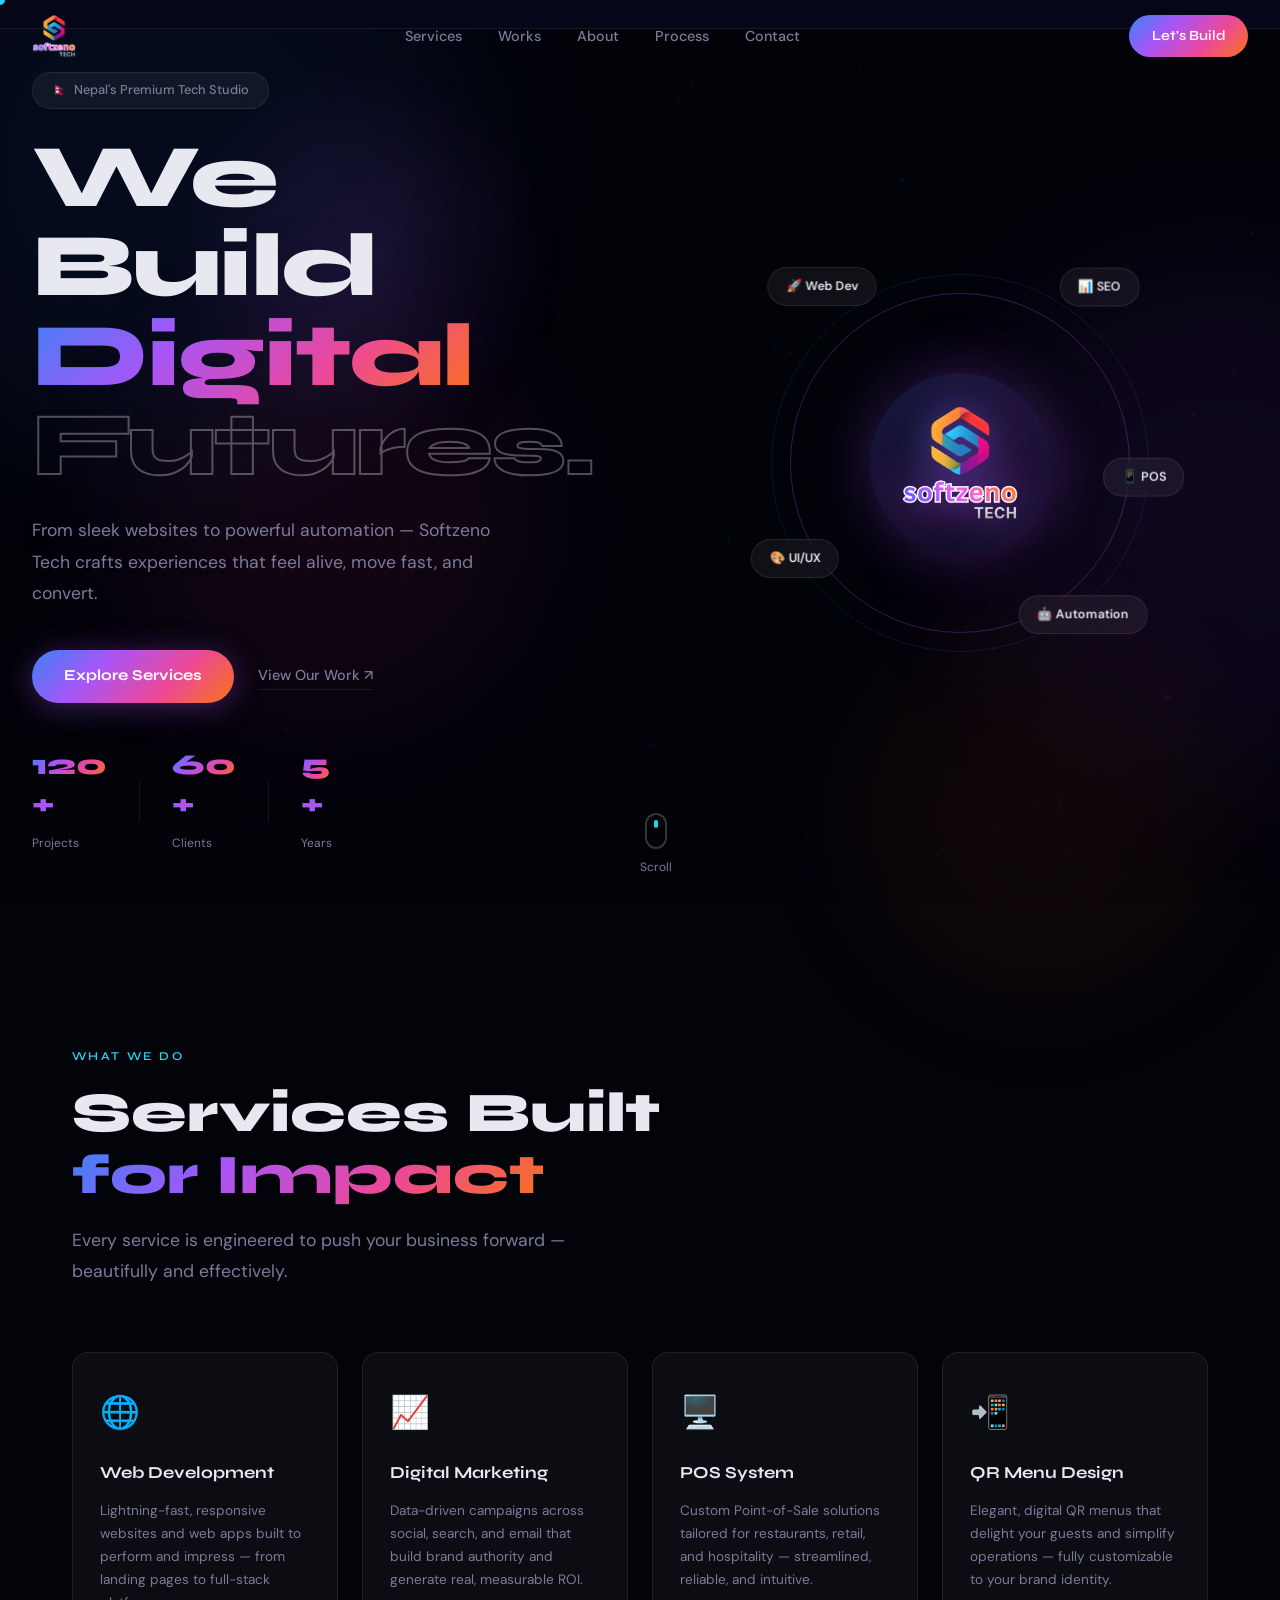
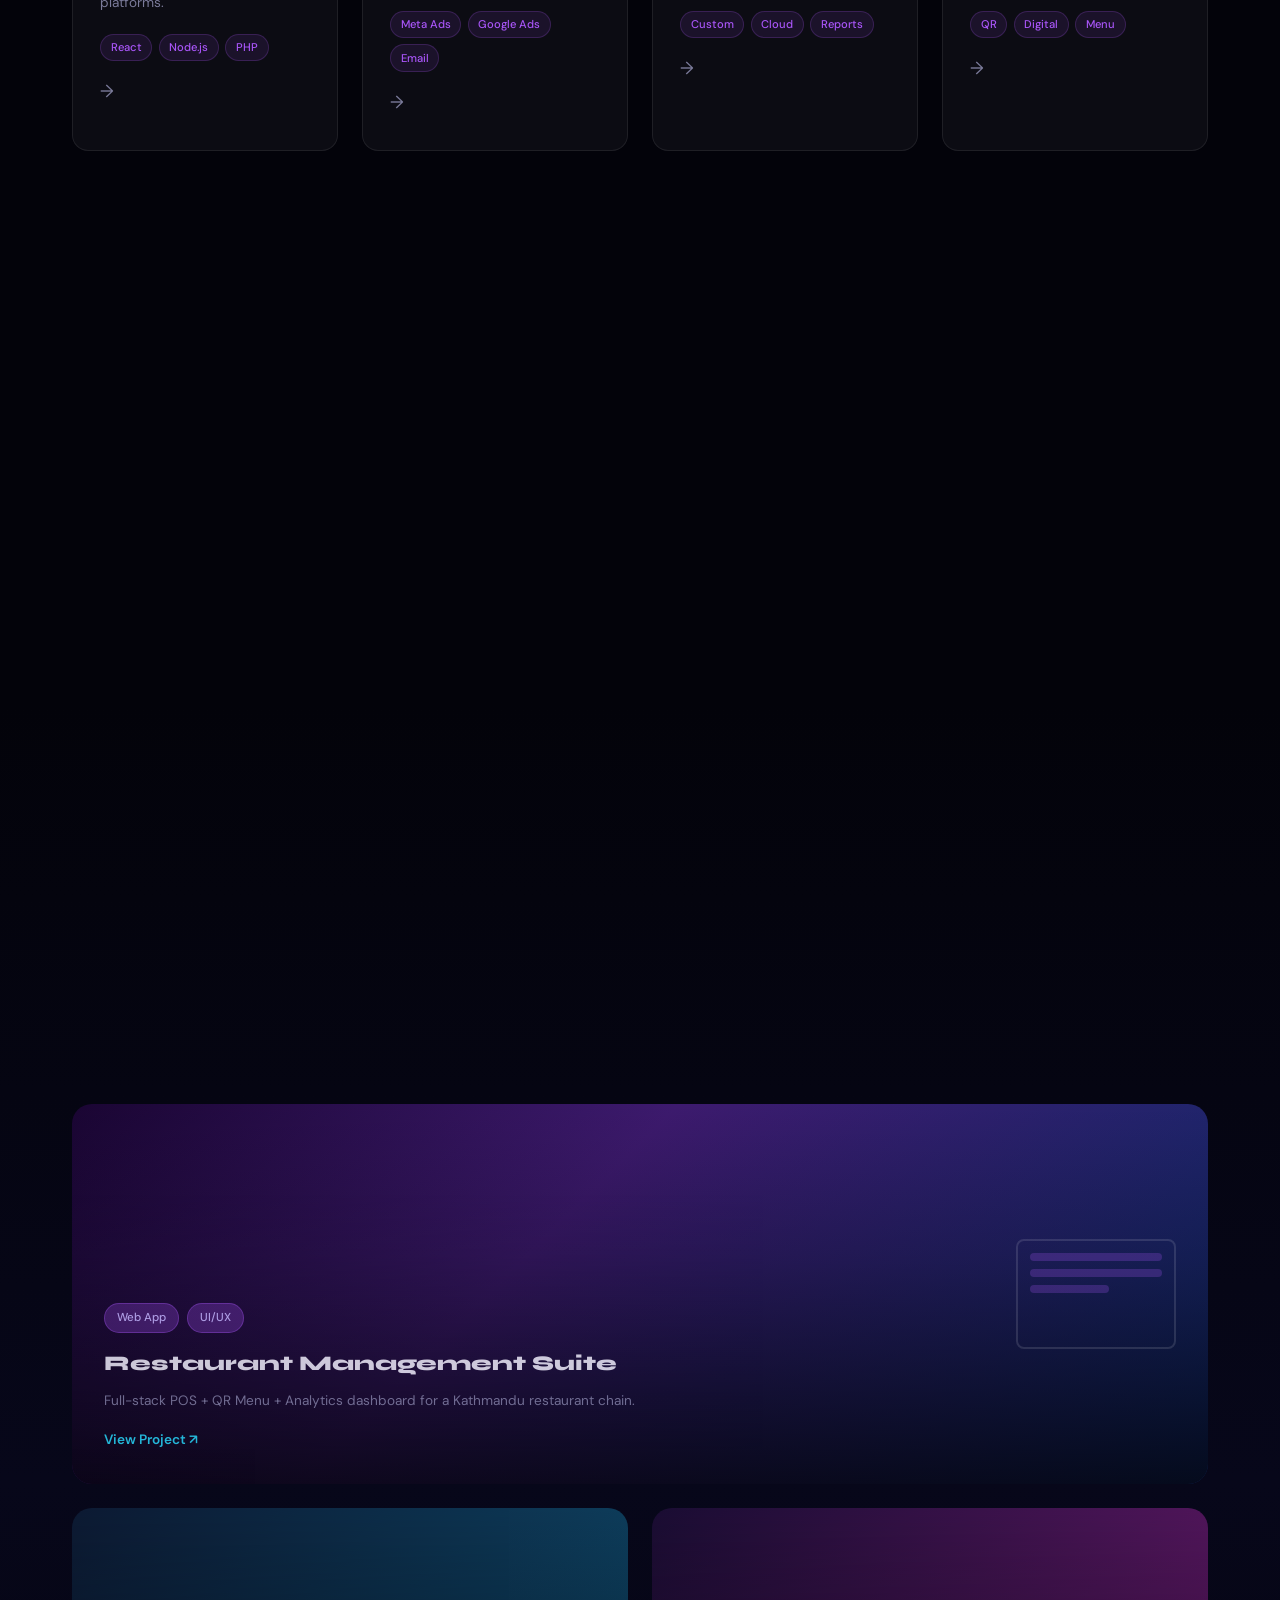
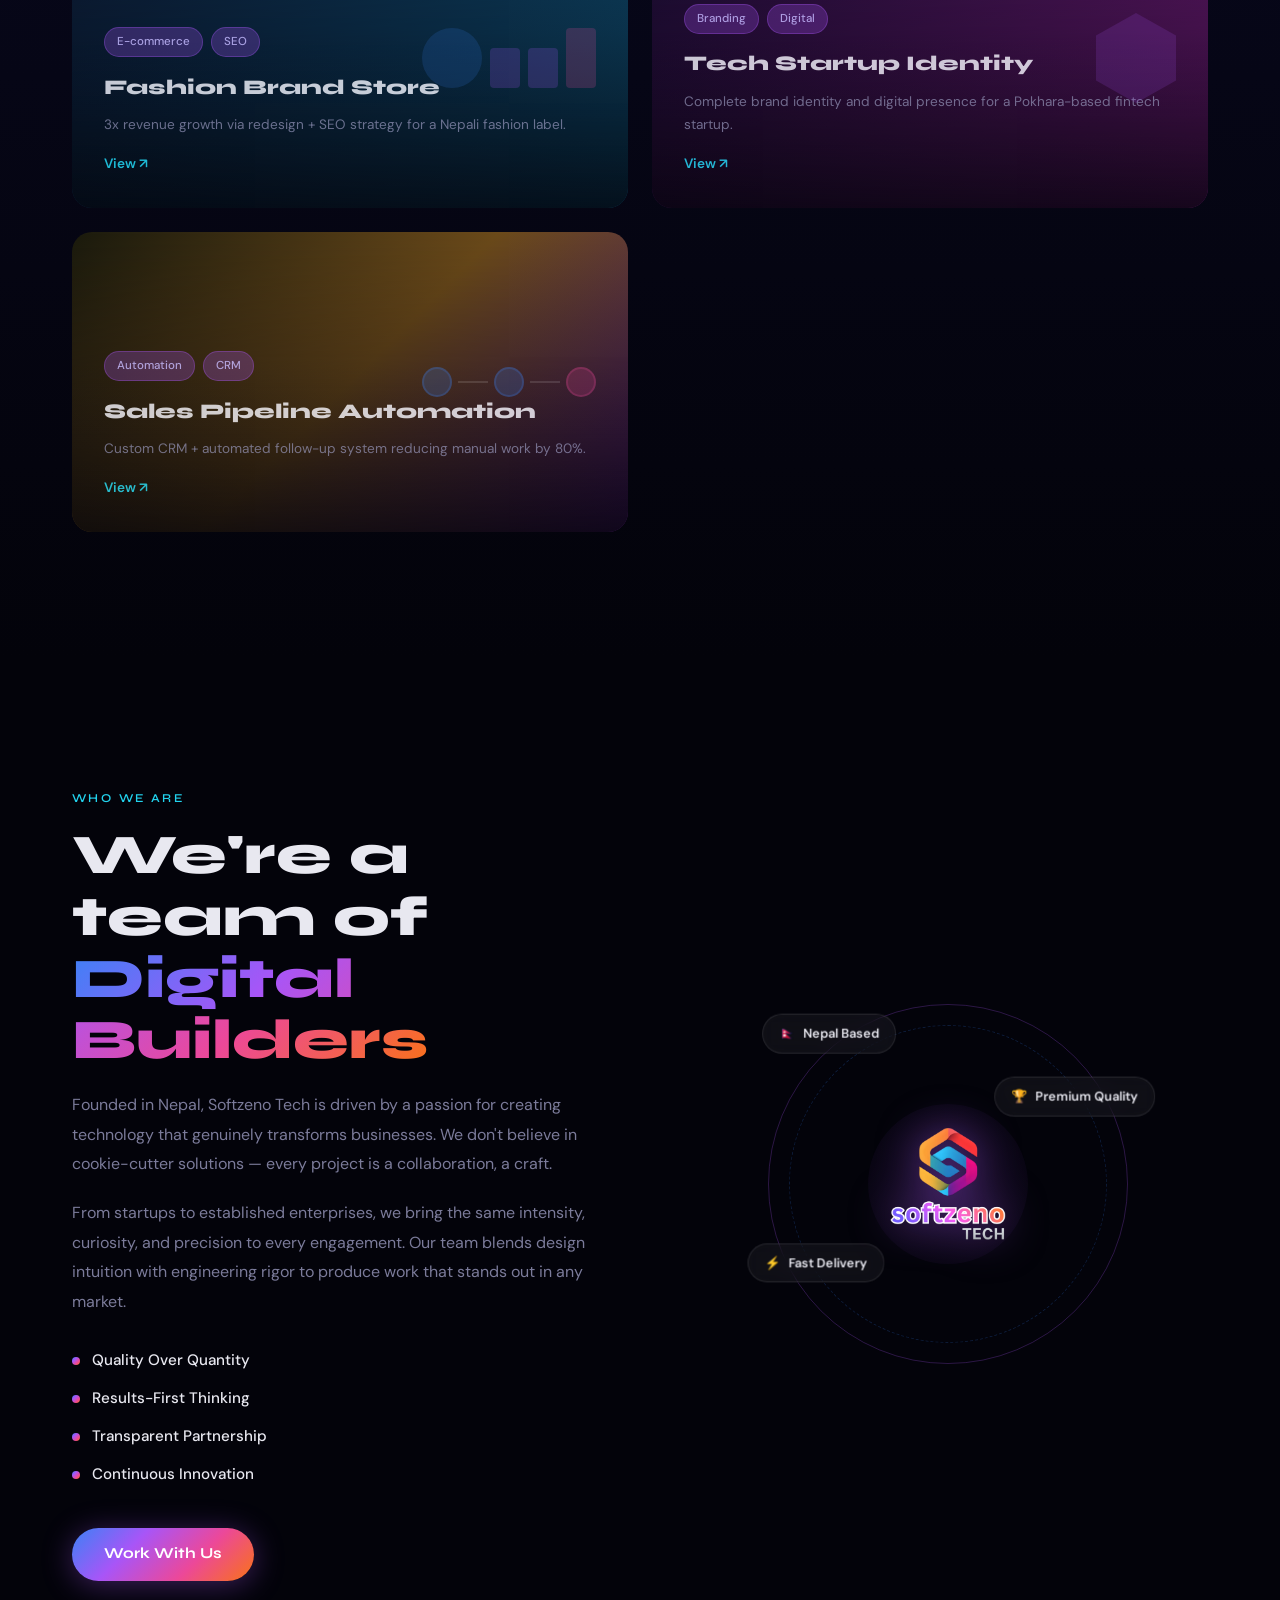
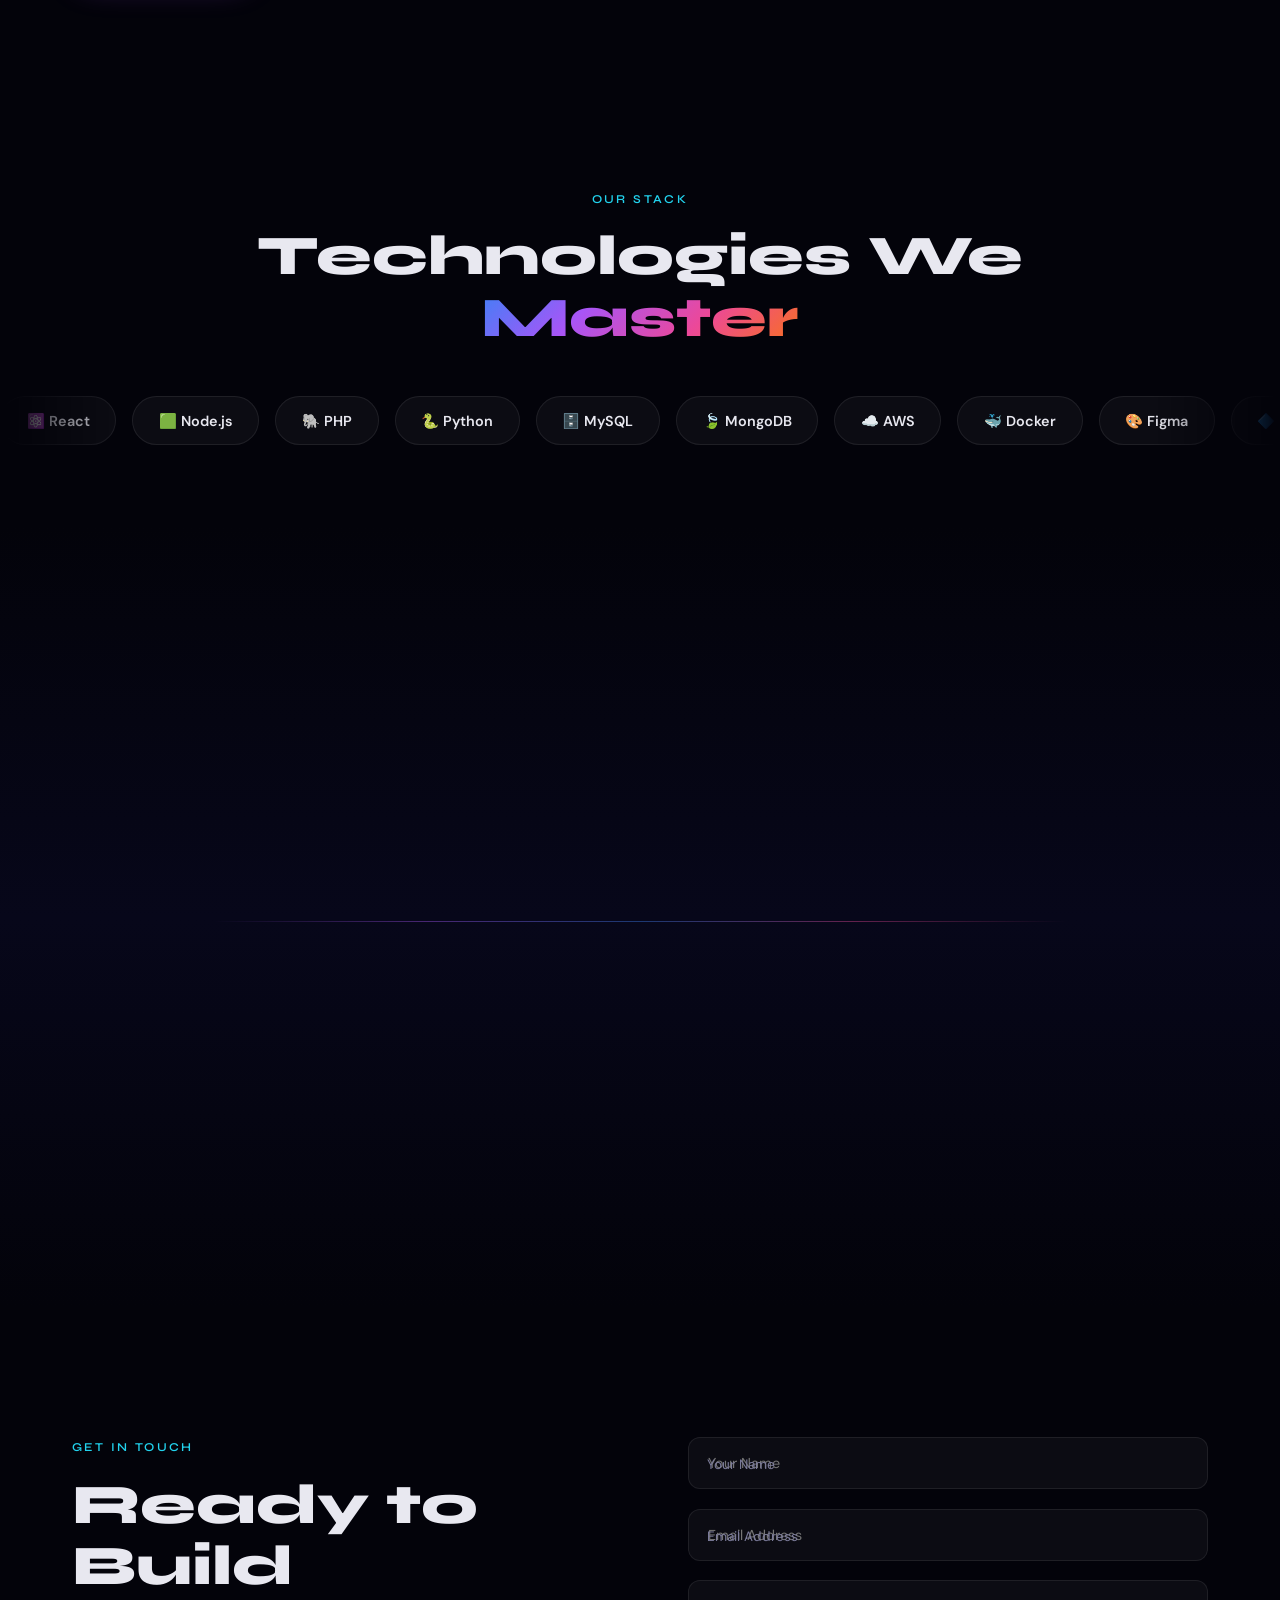
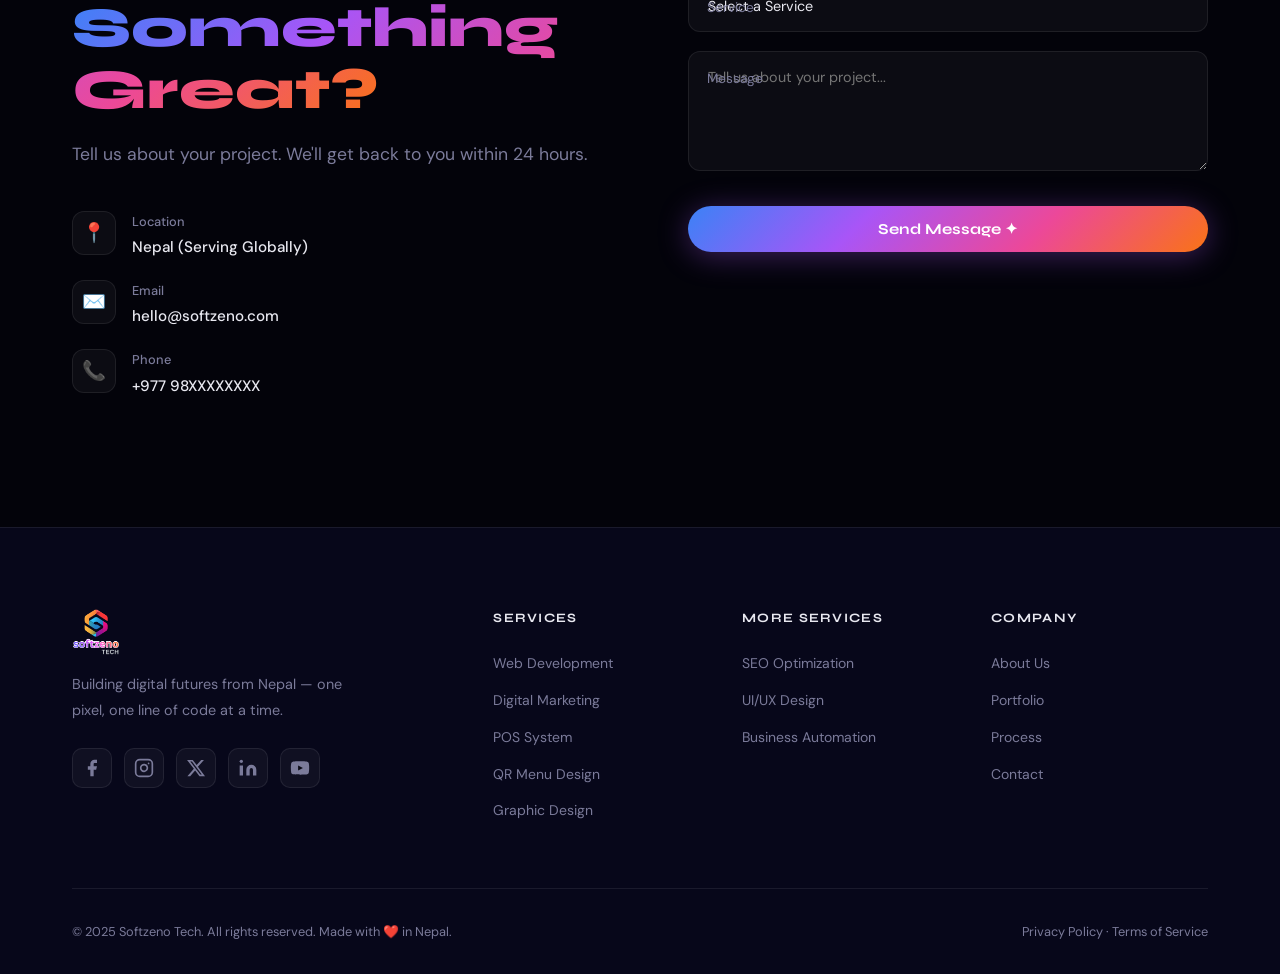
==== index.html @ 80c72292 "Add files via upload" ====
<!DOCTYPE html>
<html lang="en">
<head>
  <meta charset="UTF-8" />
  <meta name="viewport" content="width=device-width, initial-scale=1.0" />
  <title>Softzeno Tech — Digital Innovation from Nepal</title>
  <meta name="description" content="Softzeno Tech is a Nepal-based IT company offering Web Development, Digital Marketing, POS Systems, QR Menu, Graphic Design, SEO, UI/UX, and Business Automation." />
  <link rel="icon" href="assets/images/favicon.png" type="image/png" />
  <link rel="stylesheet" href="styles.css" />
  <link rel="preconnect" href="https://fonts.googleapis.com" />
  <link href="https://fonts.googleapis.com/css2?family=Syne:wght@400;600;700;800&family=DM+Sans:ital,opsz,wght@0,9..40,300;0,9..40,400;0,9..40,500;1,9..40,300&display=swap" rel="stylesheet" />
</head>
<body>
  <!-- Scroll Progress Bar -->
  <div id="scroll-progress"></div>

  <!-- Canvas Background -->
  <canvas id="particle-canvas"></canvas>

  <!-- Mouse Glow -->
  <div id="mouse-glow"></div>

  <!-- Animated Gradient Orbs -->
  <div class="orb orb-1"></div>
  <div class="orb orb-2"></div>
  <div class="orb orb-3"></div>
  <div class="orb orb-4"></div>

  <!-- ===== NAVBAR ===== -->
  <nav id="navbar">
    <div class="nav-inner">
      <a href="#hero" class="nav-logo">
        <img src="assets/images/logo.png" alt="Softzeno Tech" />
      </a>
      <ul class="nav-links" id="nav-links">
        <li><a href="#services" class="nav-link">Services</a></li>
        <li><a href="#works" class="nav-link">Works</a></li>
        <li><a href="#about" class="nav-link">About</a></li>
        <li><a href="#process" class="nav-link">Process</a></li>
        <li><a href="#contact" class="nav-link">Contact</a></li>
      </ul>
      <a href="#contact" class="nav-cta magnetic-btn">
        <span>Let's Build</span>
      </a>
      <button class="hamburger" id="hamburger" aria-label="Menu">
        <span></span><span></span><span></span>
      </button>
    </div>
  </nav>

  <!-- Mobile Menu -->
  <div class="mobile-menu" id="mobile-menu">
    <ul>
      <li><a href="#services" class="mob-link">Services</a></li>
      <li><a href="#works" class="mob-link">Works</a></li>
      <li><a href="#about" class="mob-link">About</a></li>
      <li><a href="#process" class="mob-link">Process</a></li>
      <li><a href="#contact" class="mob-link">Contact</a></li>
    </ul>
  </div>

  <!-- ===== HERO ===== -->
  <section id="hero">
    <div class="hero-inner">
      <div class="hero-text" id="hero-text">
        <div class="hero-badge reveal-up">🇳🇵 &nbsp;Nepal's Premium Tech Studio</div>
        <h1 class="hero-title reveal-up">
          We Build<br />
          <span class="gradient-text">Digital</span><br />
          <span class="outline-text">Futures.</span>
        </h1>
        <p class="hero-sub reveal-up">
          From sleek websites to powerful automation — Softzeno Tech crafts experiences that feel alive, move fast, and convert.
        </p>
        <div class="hero-actions reveal-up">
          <a href="#services" class="btn-primary magnetic-btn"><span>Explore Services</span></a>
          <a href="#works" class="btn-ghost">View Our Work ↗</a>
        </div>
        <div class="hero-stats reveal-up">
          <div class="stat"><span class="stat-num" data-target="120">0</span><span>+</span><small>Projects</small></div>
          <div class="stat-divider"></div>
          <div class="stat"><span class="stat-num" data-target="60">0</span><span>+</span><small>Clients</small></div>
          <div class="stat-divider"></div>
          <div class="stat"><span class="stat-num" data-target="5">0</span><span>+</span><small>Years</small></div>
        </div>
      </div>
      <div class="hero-visual" id="hero-visual">
        <div class="hero-card-wrap">
          <div class="hero-glow-ring"></div>
          <div class="hero-logo-orb">
            <img src="assets/images/logo.png" alt="Softzeno Tech" class="hero-logo-img" />
          </div>
          <div class="floating-chip chip-1">🚀 Web Dev</div>
          <div class="floating-chip chip-2">📊 SEO</div>
          <div class="floating-chip chip-3">🎨 UI/UX</div>
          <div class="floating-chip chip-4">🤖 Automation</div>
          <div class="floating-chip chip-5">📱 POS</div>
        </div>
      </div>
    </div>
    <div class="hero-scroll-hint">
      <div class="scroll-mouse"><div class="scroll-dot"></div></div>
      <span>Scroll</span>
    </div>
  </section>

  <!-- ===== SERVICES ===== -->
  <section id="services" class="section">
    <div class="container">
      <div class="section-label reveal-up">What We Do</div>
      <h2 class="section-title reveal-up">Services Built<br /><span class="gradient-text">for Impact</span></h2>
      <p class="section-sub reveal-up">Every service is engineered to push your business forward — beautifully and effectively.</p>
      <div class="services-grid">

        <div class="service-card reveal-card" data-index="0">
          <div class="card-glow"></div>
          <div class="service-icon">🌐</div>
          <h3>Web Development</h3>
          <p>Lightning-fast, responsive websites and web apps built to perform and impress — from landing pages to full-stack platforms.</p>
          <div class="card-tags"><span>React</span><span>Node.js</span><span>PHP</span></div>
          <div class="card-arrow">→</div>
        </div>

        <div class="service-card reveal-card" data-index="1">
          <div class="card-glow"></div>
          <div class="service-icon">📈</div>
          <h3>Digital Marketing</h3>
          <p>Data-driven campaigns across social, search, and email that build brand authority and generate real, measurable ROI.</p>
          <div class="card-tags"><span>Meta Ads</span><span>Google Ads</span><span>Email</span></div>
          <div class="card-arrow">→</div>
        </div>

        <div class="service-card reveal-card" data-index="2">
          <div class="card-glow"></div>
          <div class="service-icon">🖥️</div>
          <h3>POS System</h3>
          <p>Custom Point-of-Sale solutions tailored for restaurants, retail, and hospitality — streamlined, reliable, and intuitive.</p>
          <div class="card-tags"><span>Custom</span><span>Cloud</span><span>Reports</span></div>
          <div class="card-arrow">→</div>
        </div>

        <div class="service-card reveal-card" data-index="3">
          <div class="card-glow"></div>
          <div class="service-icon">📲</div>
          <h3>QR Menu Design</h3>
          <p>Elegant, digital QR menus that delight your guests and simplify operations — fully customizable to your brand identity.</p>
          <div class="card-tags"><span>QR</span><span>Digital</span><span>Menu</span></div>
          <div class="card-arrow">→</div>
        </div>

        <div class="service-card reveal-card" data-index="4">
          <div class="card-glow"></div>
          <div class="service-icon">🎨</div>
          <h3>Graphic Designing</h3>
          <p>Visuals that communicate, compel, and convert — from brand identities to social media assets and print-ready designs.</p>
          <div class="card-tags"><span>Branding</span><span>Social</span><span>Print</span></div>
          <div class="card-arrow">→</div>
        </div>

        <div class="service-card reveal-card" data-index="5">
          <div class="card-glow"></div>
          <div class="service-icon">🔍</div>
          <h3>SEO Optimization</h3>
          <p>Climb the rankings and stay there — through technical SEO, content strategy, and competitive link-building that works.</p>
          <div class="card-tags"><span>On-Page</span><span>Technical</span><span>Links</span></div>
          <div class="card-arrow">→</div>
        </div>

        <div class="service-card reveal-card" data-index="6">
          <div class="card-glow"></div>
          <div class="service-icon">✦</div>
          <h3>UI/UX Design</h3>
          <p>Interfaces that feel natural, look stunning, and reduce friction — designed with user psychology and conversion in mind.</p>
          <div class="card-tags"><span>Figma</span><span>Prototyping</span><span>Research</span></div>
          <div class="card-arrow">→</div>
        </div>

        <div class="service-card reveal-card" data-index="7">
          <div class="card-glow"></div>
          <div class="service-icon">⚙️</div>
          <h3>Business Automation</h3>
          <p>Eliminate repetitive work and scale faster with custom workflow automation, CRM integrations, and smart pipelines.</p>
          <div class="card-tags"><span>Zapier</span><span>APIs</span><span>CRM</span></div>
          <div class="card-arrow">→</div>
        </div>

      </div>
    </div>
  </section>

  <!-- ===== WORKS ===== -->
  <section id="works" class="section">
    <div class="container">
      <div class="section-label reveal-up">Portfolio</div>
      <h2 class="section-title reveal-up">Work That<br /><span class="gradient-text">Speaks</span></h2>
      <p class="section-sub reveal-up">A selection of projects where innovation met execution.</p>
      <div class="works-grid">

        <div class="work-card reveal-card work-large">
          <div class="work-img" style="background: linear-gradient(135deg, #1a0533 0%, #3d1a6e 40%, #0d2b6b 100%);">
            <div class="work-overlay">
              <div class="work-tags"><span>Web App</span><span>UI/UX</span></div>
              <h3>Restaurant Management Suite</h3>
              <p>Full-stack POS + QR Menu + Analytics dashboard for a Kathmandu restaurant chain.</p>
              <a href="#contact" class="work-link">View Project ↗</a>
            </div>
            <div class="work-visual wv-1">
              <div class="wv-screen">
                <div class="wv-line"></div><div class="wv-line"></div><div class="wv-line wv-short"></div>
              </div>
            </div>
          </div>
        </div>

        <div class="work-card reveal-card">
          <div class="work-img" style="background: linear-gradient(135deg, #0d1a33 0%, #0d4d6e 100%);">
            <div class="work-overlay">
              <div class="work-tags"><span>E-commerce</span><span>SEO</span></div>
              <h3>Fashion Brand Store</h3>
              <p>3x revenue growth via redesign + SEO strategy for a Nepali fashion label.</p>
              <a href="#contact" class="work-link">View ↗</a>
            </div>
            <div class="work-visual wv-2">
              <div class="wv-circle"></div>
              <div class="wv-bar"></div><div class="wv-bar"></div><div class="wv-bar wv-bar-tall"></div>
            </div>
          </div>
        </div>

        <div class="work-card reveal-card">
          <div class="work-img" style="background: linear-gradient(135deg, #1a0d33 0%, #6b1a6e 100%);">
            <div class="work-overlay">
              <div class="work-tags"><span>Branding</span><span>Digital</span></div>
              <h3>Tech Startup Identity</h3>
              <p>Complete brand identity and digital presence for a Pokhara-based fintech startup.</p>
              <a href="#contact" class="work-link">View ↗</a>
            </div>
            <div class="work-visual wv-3">
              <div class="wv-hex"></div>
            </div>
          </div>
        </div>

        <div class="work-card reveal-card">
          <div class="work-img" style="background: linear-gradient(135deg, #1a1a0d 0%, #6b4a1a 50%, #4a1a6b 100%);">
            <div class="work-overlay">
              <div class="work-tags"><span>Automation</span><span>CRM</span></div>
              <h3>Sales Pipeline Automation</h3>
              <p>Custom CRM + automated follow-up system reducing manual work by 80%.</p>
              <a href="#contact" class="work-link">View ↗</a>
            </div>
            <div class="work-visual wv-4">
              <div class="wv-flow">
                <div class="wv-node"></div>
                <div class="wv-arrow-line"></div>
                <div class="wv-node"></div>
                <div class="wv-arrow-line"></div>
                <div class="wv-node wv-node-end"></div>
              </div>
            </div>
          </div>
        </div>

      </div>
    </div>
  </section>

  <!-- ===== ABOUT ===== -->
  <section id="about" class="section">
    <div class="container">
      <div class="about-inner">
        <div class="about-left reveal-up">
          <div class="section-label">Who We Are</div>
          <h2 class="section-title">We're a team of<br /><span class="gradient-text">Digital Builders</span></h2>
          <p class="about-para">Founded in Nepal, Softzeno Tech is driven by a passion for creating technology that genuinely transforms businesses. We don't believe in cookie-cutter solutions — every project is a collaboration, a craft.</p>
          <p class="about-para">From startups to established enterprises, we bring the same intensity, curiosity, and precision to every engagement. Our team blends design intuition with engineering rigor to produce work that stands out in any market.</p>
          <div class="about-values">
            <div class="value-item"><span class="value-dot"></span> Quality Over Quantity</div>
            <div class="value-item"><span class="value-dot"></span> Results-First Thinking</div>
            <div class="value-item"><span class="value-dot"></span> Transparent Partnership</div>
            <div class="value-item"><span class="value-dot"></span> Continuous Innovation</div>
          </div>
          <a href="#contact" class="btn-primary magnetic-btn" style="margin-top:2.5rem;display:inline-flex"><span>Work With Us</span></a>
        </div>
        <div class="about-right reveal-up">
          <div class="about-visual">
            <div class="about-orb-ring"></div>
            <div class="about-logo-wrap">
              <img src="assets/images/logo.png" alt="Softzeno Tech" />
            </div>
            <div class="about-floater af-1"><span>🇳🇵</span> Nepal Based</div>
            <div class="about-floater af-2"><span>⚡</span> Fast Delivery</div>
            <div class="about-floater af-3"><span>🏆</span> Premium Quality</div>
          </div>
        </div>
      </div>
    </div>
  </section>

  <!-- ===== TECHNOLOGIES ===== -->
  <section id="technologies" class="section">
    <div class="container">
      <div class="section-label reveal-up" style="text-align:center">Our Stack</div>
      <h2 class="section-title reveal-up" style="text-align:center">Technologies We<br /><span class="gradient-text">Master</span></h2>
    </div>
    <div class="marquee-wrapper">
      <div class="marquee-track" id="marquee-track">
        <div class="marquee-item">⚛️ React</div>
        <div class="marquee-item">🟩 Node.js</div>
        <div class="marquee-item">🐘 PHP</div>
        <div class="marquee-item">🐍 Python</div>
        <div class="marquee-item">🗄️ MySQL</div>
        <div class="marquee-item">🍃 MongoDB</div>
        <div class="marquee-item">☁️ AWS</div>
        <div class="marquee-item">🐳 Docker</div>
        <div class="marquee-item">🎨 Figma</div>
        <div class="marquee-item">🔷 TypeScript</div>
        <div class="marquee-item">🌐 WordPress</div>
        <div class="marquee-item">🛒 WooCommerce</div>
        <div class="marquee-item">📊 Google Analytics</div>
        <div class="marquee-item">🔍 Ahrefs</div>
        <div class="marquee-item">📧 Mailchimp</div>
        <div class="marquee-item">⚡ Next.js</div>
        <!-- Duplicated for seamless loop -->
        <div class="marquee-item">⚛️ React</div>
        <div class="marquee-item">🟩 Node.js</div>
        <div class="marquee-item">🐘 PHP</div>
        <div class="marquee-item">🐍 Python</div>
        <div class="marquee-item">🗄️ MySQL</div>
        <div class="marquee-item">🍃 MongoDB</div>
        <div class="marquee-item">☁️ AWS</div>
        <div class="marquee-item">🐳 Docker</div>
        <div class="marquee-item">🎨 Figma</div>
        <div class="marquee-item">🔷 TypeScript</div>
        <div class="marquee-item">🌐 WordPress</div>
        <div class="marquee-item">🛒 WooCommerce</div>
        <div class="marquee-item">📊 Google Analytics</div>
        <div class="marquee-item">🔍 Ahrefs</div>
        <div class="marquee-item">📧 Mailchimp</div>
        <div class="marquee-item">⚡ Next.js</div>
      </div>
    </div>
  </section>

  <!-- ===== PROCESS ===== -->
  <section id="process" class="section">
    <div class="container">
      <div class="section-label reveal-up" style="text-align:center">How We Work</div>
      <h2 class="section-title reveal-up" style="text-align:center">Our <span class="gradient-text">Process</span></h2>
      <p class="section-sub reveal-up" style="text-align:center">A refined, transparent methodology that delivers results every time.</p>
      <div class="process-grid">

        <div class="process-step reveal-card">
          <div class="step-num">01</div>
          <div class="step-icon">🔭</div>
          <h3>Discovery</h3>
          <p>Deep-dive into your goals, audience, and competitive landscape. We listen before we build.</p>
          <div class="step-line"></div>
        </div>

        <div class="process-step reveal-card">
          <div class="step-num">02</div>
          <div class="step-icon">✏️</div>
          <h3>Strategy & Design</h3>
          <p>We craft a tailored roadmap and design system — wireframes, prototypes, brand direction.</p>
          <div class="step-line"></div>
        </div>

        <div class="process-step reveal-card">
          <div class="step-num">03</div>
          <div class="step-icon">⚙️</div>
          <h3>Development</h3>
          <p>Clean, scalable code. Agile sprints. Regular check-ins to keep you in the loop, always.</p>
          <div class="step-line"></div>
        </div>

        <div class="process-step reveal-card">
          <div class="step-num">04</div>
          <div class="step-icon">🚀</div>
          <h3>Launch & Grow</h3>
          <p>Rigorous QA, smooth deployment, and ongoing support to scale what we've built together.</p>
        </div>

      </div>
    </div>
  </section>

  <!-- ===== CONTACT ===== -->
  <section id="contact" class="section">
    <div class="container">
      <div class="contact-inner">
        <div class="contact-left reveal-up">
          <div class="section-label">Get In Touch</div>
          <h2 class="section-title">Ready to Build<br /><span class="gradient-text">Something Great?</span></h2>
          <p class="section-sub" style="margin-top:1rem">Tell us about your project. We'll get back to you within 24 hours.</p>
          <div class="contact-info">
            <div class="contact-item">
              <span class="ci-icon">📍</span>
              <div><strong>Location</strong><p>Nepal (Serving Globally)</p></div>
            </div>
            <div class="contact-item">
              <span class="ci-icon">✉️</span>
              <div><strong>Email</strong><p>hello@softzeno.com</p></div>
            </div>
            <div class="contact-item">
              <span class="ci-icon">📞</span>
              <div><strong>Phone</strong><p>+977 98XXXXXXXX</p></div>
            </div>
          </div>
        </div>
        <div class="contact-right reveal-up">
          <form class="contact-form" id="contact-form">
            <div class="form-group">
              <input type="text" id="name" placeholder="Your Name" required />
              <label for="name">Your Name</label>
            </div>
            <div class="form-group">
              <input type="email" id="email" placeholder="Email Address" required />
              <label for="email">Email Address</label>
            </div>
            <div class="form-group">
              <select id="service">
                <option value="" disabled selected>Select a Service</option>
                <option>Web Development</option>
                <option>Digital Marketing</option>
                <option>POS System</option>
                <option>QR Menu Design</option>
                <option>Graphic Designing</option>
                <option>SEO Optimization</option>
                <option>UI/UX Design</option>
                <option>Business Automation</option>
                <option>Other</option>
              </select>
              <label for="service">Service</label>
            </div>
            <div class="form-group">
              <textarea id="message" rows="4" placeholder="Tell us about your project..."></textarea>
              <label for="message">Message</label>
            </div>
            <button type="submit" class="btn-primary magnetic-btn form-submit">
              <span>Send Message ✦</span>
            </button>
            <div class="form-success" id="form-success">✅ Message sent! We'll be in touch soon.</div>
          </form>
        </div>
      </div>
    </div>
  </section>

  <!-- ===== FOOTER ===== -->
  <footer id="footer">
    <div class="container">
      <div class="footer-top">
        <div class="footer-brand">
          <img src="assets/images/logo.png" alt="Softzeno Tech" class="footer-logo" />
          <p>Building digital futures from Nepal — one pixel, one line of code at a time.</p>
          <div class="social-links">
            <!-- Facebook -->
            <a href="#" class="social-link" aria-label="Facebook">
              <svg width="20" height="20" viewBox="0 0 24 24" fill="currentColor"><path d="M18 2h-3a5 5 0 0 0-5 5v3H7v4h3v8h4v-8h3l1-4h-4V7a1 1 0 0 1 1-1h3z"/></svg>
            </a>
            <!-- Instagram -->
            <a href="#" class="social-link" aria-label="Instagram">
              <svg width="20" height="20" viewBox="0 0 24 24" fill="none" stroke="currentColor" stroke-width="2" stroke-linecap="round" stroke-linejoin="round"><rect x="2" y="2" width="20" height="20" rx="5" ry="5"/><path d="M16 11.37A4 4 0 1 1 12.63 8 4 4 0 0 1 16 11.37z"/><line x1="17.5" y1="6.5" x2="17.51" y2="6.5"/></svg>
            </a>
            <!-- Twitter/X -->
            <a href="#" class="social-link" aria-label="Twitter">
              <svg width="20" height="20" viewBox="0 0 24 24" fill="currentColor"><path d="M18.244 2.25h3.308l-7.227 8.26 8.502 11.24H16.17l-5.214-6.817L4.99 21.75H1.68l7.73-8.835L1.254 2.25H8.08l4.713 6.231zm-1.161 17.52h1.833L7.084 4.126H5.117z"/></svg>
            </a>
            <!-- LinkedIn -->
            <a href="#" class="social-link" aria-label="LinkedIn">
              <svg width="20" height="20" viewBox="0 0 24 24" fill="currentColor"><path d="M16 8a6 6 0 0 1 6 6v7h-4v-7a2 2 0 0 0-2-2 2 2 0 0 0-2 2v7h-4v-7a6 6 0 0 1 6-6zM2 9h4v12H2z"/><circle cx="4" cy="4" r="2"/></svg>
            </a>
            <!-- YouTube -->
            <a href="#" class="social-link" aria-label="YouTube">
              <svg width="20" height="20" viewBox="0 0 24 24" fill="currentColor"><path d="M22.54 6.42a2.78 2.78 0 0 0-1.95-1.96C18.88 4 12 4 12 4s-6.88 0-8.59.46a2.78 2.78 0 0 0-1.95 1.96A29 29 0 0 0 1 12a29 29 0 0 0 .46 5.58A2.78 2.78 0 0 0 3.41 19.6C5.12 20 12 20 12 20s6.88 0 8.59-.46a2.78 2.78 0 0 0 1.95-1.95A29 29 0 0 0 23 12a29 29 0 0 0-.46-5.58z"/><polygon fill="#0a0a14" points="9.75 15.02 15.5 12 9.75 8.98 9.75 15.02"/></svg>
            </a>
          </div>
        </div>
        <div class="footer-links">
          <div class="footer-col">
            <h4>Services</h4>
            <ul>
              <li><a href="#services">Web Development</a></li>
              <li><a href="#services">Digital Marketing</a></li>
              <li><a href="#services">POS System</a></li>
              <li><a href="#services">QR Menu Design</a></li>
              <li><a href="#services">Graphic Design</a></li>
            </ul>
          </div>
          <div class="footer-col">
            <h4>More Services</h4>
            <ul>
              <li><a href="#services">SEO Optimization</a></li>
              <li><a href="#services">UI/UX Design</a></li>
              <li><a href="#services">Business Automation</a></li>
            </ul>
          </div>
          <div class="footer-col">
            <h4>Company</h4>
            <ul>
              <li><a href="#about">About Us</a></li>
              <li><a href="#works">Portfolio</a></li>
              <li><a href="#process">Process</a></li>
              <li><a href="#contact">Contact</a></li>
            </ul>
          </div>
        </div>
      </div>
      <div class="footer-bottom">
        <p>© 2025 Softzeno Tech. All rights reserved. Made with ❤️ in Nepal.</p>
        <p>Privacy Policy · Terms of Service</p>
      </div>
    </div>
  </footer>

  <!-- Back to Top -->
  <button id="back-to-top" aria-label="Back to top">
    <svg width="20" height="20" viewBox="0 0 24 24" fill="none" stroke="currentColor" stroke-width="2.5"><polyline points="18 15 12 9 6 15"/></svg>
  </button>

  <script src="script.js"></script>
</body>
</html>
---- styles.css ----
/* =====================================================
   SOFTZENO TECH — Premium Dark Futuristic CSS
   ===================================================== */

/* ── Variables ── */
:root {
  --blue:     #3b82f6;
  --cyan:     #22d3ee;
  --purple:   #a855f7;
  --pink:     #ec4899;
  --orange:   #f97316;
  --yellow:   #facc15;
  --bg:       #03030a;
  --bg2:      #07071a;
  --surface:  rgba(255,255,255,0.04);
  --border:   rgba(255,255,255,0.08);
  --text:     #e8e8f0;
  --muted:    #7b7b9a;
  --grad:     linear-gradient(135deg, #3b82f6, #a855f7, #ec4899, #f97316);
  --grad2:    linear-gradient(90deg, #22d3ee, #a855f7, #ec4899);
  --radius:   16px;
  --nav-h:    72px;
  --font-display: 'Syne', sans-serif;
  --font-body:    'DM Sans', sans-serif;
  --transition: 0.4s cubic-bezier(0.16, 1, 0.3, 1);
}

/* ── Reset ── */
*, *::before, *::after { box-sizing: border-box; margin: 0; padding: 0; }
html { scroll-behavior: smooth; }
body {
  background: var(--bg);
  color: var(--text);
  font-family: var(--font-body);
  font-size: 16px;
  line-height: 1.7;
  overflow-x: hidden;
  cursor: none;
}
a { color: inherit; text-decoration: none; }
img { max-width: 100%; display: block; }
ul { list-style: none; }
input, textarea, select, button { font-family: var(--font-body); }

/* ── Scrollbar ── */
::-webkit-scrollbar { width: 4px; }
::-webkit-scrollbar-track { background: var(--bg); }
::-webkit-scrollbar-thumb { background: var(--purple); border-radius: 2px; }

/* ── Custom Cursor ── */
body::before {
  content: '';
  position: fixed;
  width: 10px; height: 10px;
  background: var(--cyan);
  border-radius: 50%;
  pointer-events: none;
  z-index: 9999;
  transform: translate(-50%, -50%);
  transition: transform 0.1s, background 0.3s;
  mix-blend-mode: screen;
  top: var(--cy, 0px);
  left: var(--cx, 0px);
}

/* ── Scroll Progress ── */
#scroll-progress {
  position: fixed; top: 0; left: 0;
  height: 2px; width: 0%;
  background: var(--grad);
  z-index: 1000;
  transition: width 0.1s linear;
  box-shadow: 0 0 8px var(--purple);
}

/* ── Canvas ── */
#particle-canvas {
  position: fixed; inset: 0;
  z-index: 0; pointer-events: none;
  opacity: 0.7;
}

/* ── Mouse Glow ── */
#mouse-glow {
  position: fixed;
  width: 400px; height: 400px;
  border-radius: 50%;
  pointer-events: none;
  z-index: 1;
  transform: translate(-50%, -50%);
  background: radial-gradient(circle, rgba(168,85,247,0.12) 0%, transparent 70%);
  transition: opacity 0.3s;
}

/* ── Gradient Orbs ── */
.orb {
  position: fixed;
  border-radius: 50%;
  filter: blur(80px);
  pointer-events: none;
  z-index: 0;
  animation: orbFloat 12s ease-in-out infinite;
}
.orb-1 { width: 600px; height: 600px; background: rgba(59,130,246,0.10); top: -15%; left: -10%; animation-delay: 0s; }
.orb-2 { width: 500px; height: 500px; background: rgba(168,85,247,0.10); top: 30%; right: -15%; animation-delay: -4s; }
.orb-3 { width: 400px; height: 400px; background: rgba(236,72,153,0.09); bottom: 20%; left: 10%; animation-delay: -8s; }
.orb-4 { width: 350px; height: 350px; background: rgba(249,115,22,0.08); bottom: -10%; right: 5%; animation-delay: -2s; }

@keyframes orbFloat {
  0%, 100% { transform: translate(0, 0) scale(1); }
  33%       { transform: translate(30px, -30px) scale(1.05); }
  66%       { transform: translate(-20px, 20px) scale(0.97); }
}

/* ── Container ── */
.container {
  max-width: 1200px;
  margin: 0 auto;
  padding: 0 2rem;
}

/* ── Section ── */
.section { padding: 8rem 0; position: relative; z-index: 2; }
.section-label {
  font-family: var(--font-display);
  font-size: 0.75rem;
  font-weight: 600;
  letter-spacing: 0.2em;
  text-transform: uppercase;
  color: var(--cyan);
  margin-bottom: 1rem;
}
.section-title {
  font-family: var(--font-display);
  font-size: clamp(2.2rem, 5vw, 3.5rem);
  font-weight: 800;
  line-height: 1.1;
  margin-bottom: 1.2rem;
}
.section-sub {
  font-size: 1.1rem;
  color: var(--muted);
  max-width: 560px;
  line-height: 1.8;
}
.gradient-text {
  background: var(--grad);
  -webkit-background-clip: text;
  -webkit-text-fill-color: transparent;
  background-clip: text;
}
.outline-text {
  -webkit-text-stroke: 2px rgba(255,255,255,0.3);
  color: transparent;
}

/* ── Navbar ── */
#navbar {
  position: fixed; top: 0; left: 0; right: 0;
  height: var(--nav-h);
  z-index: 100;
  transition: background 0.4s, backdrop-filter 0.4s, box-shadow 0.4s;
}
#navbar.scrolled {
  background: rgba(3,3,10,0.85);
  backdrop-filter: blur(20px);
  box-shadow: 0 1px 0 var(--border);
}
.nav-inner {
  display: flex; align-items: center;
  gap: 2.5rem; height: 100%;
  max-width: 1280px; margin: 0 auto;
  padding: 0 2rem;
}
.nav-logo img { height: 44px; width: auto; }
.nav-links { display: flex; gap: 0.25rem; margin: 0 auto; }
.nav-link {
  padding: 0.4rem 1rem;
  font-size: 0.9rem;
  font-weight: 500;
  color: var(--muted);
  border-radius: 8px;
  transition: color 0.3s, background 0.3s;
}
.nav-link:hover { color: var(--text); background: var(--surface); }
.nav-cta {
  padding: 0.55rem 1.4rem;
  background: var(--grad);
  border-radius: 30px;
  font-size: 0.875rem;
  font-weight: 600;
  font-family: var(--font-display);
  color: #fff;
  white-space: nowrap;
  position: relative;
  overflow: hidden;
  transition: opacity 0.3s, transform 0.3s;
}
.nav-cta:hover { opacity: 0.9; }
.hamburger {
  display: none; flex-direction: column; gap: 5px;
  background: none; border: none; cursor: pointer;
  padding: 4px; margin-left: auto;
}
.hamburger span {
  display: block; width: 24px; height: 2px;
  background: var(--text); border-radius: 2px;
  transition: var(--transition);
}
.hamburger.active span:nth-child(1) { transform: translateY(7px) rotate(45deg); }
.hamburger.active span:nth-child(2) { opacity: 0; }
.hamburger.active span:nth-child(3) { transform: translateY(-7px) rotate(-45deg); }

/* ── Mobile Menu ── */
.mobile-menu {
  position: fixed;
  top: var(--nav-h); left: 0; right: 0;
  background: rgba(7,7,26,0.97);
  backdrop-filter: blur(20px);
  z-index: 99;
  padding: 2rem;
  transform: translateY(-110%);
  transition: transform 0.5s cubic-bezier(0.16, 1, 0.3, 1);
  border-bottom: 1px solid var(--border);
}
.mobile-menu.open { transform: translateY(0); }
.mobile-menu ul { display: flex; flex-direction: column; gap: 0.5rem; }
.mob-link {
  display: block;
  padding: 1rem 1.2rem;
  font-family: var(--font-display);
  font-size: 1.3rem;
  font-weight: 700;
  color: var(--muted);
  border-radius: 12px;
  transition: color 0.3s, background 0.3s;
}
.mob-link:hover { color: var(--text); background: var(--surface); }

/* ── Hero ── */
#hero {
  min-height: 100vh;
  display: flex; flex-direction: column;
  justify-content: center;
  padding: 0 0 4rem;
  position: relative;
  z-index: 2;
  overflow: hidden;
}
.hero-inner {
  display: grid;
  grid-template-columns: 1fr 1fr;
  gap: 4rem;
  align-items: center;
  max-width: 1280px;
  margin: 0 auto;
  padding: var(--nav-h) 2rem 0;
  width: 100%;
}
.hero-badge {
  display: inline-flex; align-items: center; gap: 0.5rem;
  padding: 0.4rem 1.2rem;
  background: rgba(255,255,255,0.05);
  border: 1px solid var(--border);
  border-radius: 30px;
  font-size: 0.8rem;
  font-weight: 500;
  color: var(--muted);
  margin-bottom: 1.5rem;
  width: fit-content;
}
.hero-title {
  font-family: var(--font-display);
  font-size: clamp(3.5rem, 7vw, 6rem);
  font-weight: 800;
  line-height: 1.0;
  letter-spacing: -0.02em;
  margin-bottom: 1.5rem;
}
.hero-sub {
  font-size: 1.1rem;
  color: var(--muted);
  max-width: 480px;
  margin-bottom: 2.5rem;
  line-height: 1.8;
}
.hero-actions {
  display: flex; align-items: center; gap: 1.5rem;
  flex-wrap: wrap;
  margin-bottom: 3rem;
}
.btn-primary {
  display: inline-flex; align-items: center;
  padding: 0.85rem 2rem;
  background: var(--grad);
  border-radius: 30px;
  font-family: var(--font-display);
  font-weight: 700;
  font-size: 0.95rem;
  color: #fff;
  position: relative; overflow: hidden;
  transition: transform 0.3s, box-shadow 0.3s;
  box-shadow: 0 4px 30px rgba(168,85,247,0.35);
  cursor: none;
}
.btn-primary::after {
  content: '';
  position: absolute; inset: 0;
  background: rgba(255,255,255,0.15);
  transform: translateX(-100%);
  transition: transform 0.5s cubic-bezier(0.16, 1, 0.3, 1);
}
.btn-primary:hover::after { transform: translateX(0); }
.btn-primary:hover { box-shadow: 0 8px 40px rgba(168,85,247,0.55); }
.btn-ghost {
  font-size: 0.9rem;
  font-weight: 500;
  color: var(--muted);
  border-bottom: 1px solid var(--border);
  padding-bottom: 2px;
  transition: color 0.3s, border-color 0.3s;
}
.btn-ghost:hover { color: var(--text); border-color: var(--text); }
.hero-stats {
  display: flex; align-items: center; gap: 2rem;
}
.stat {
  display: flex; flex-direction: column;
}
.stat-num {
  font-family: var(--font-display);
  font-size: 2.4rem;
  font-weight: 800;
  background: var(--grad);
  -webkit-background-clip: text;
  -webkit-text-fill-color: transparent;
  background-clip: text;
  line-height: 1;
}
.stat span { font-family: var(--font-display); font-size: 1.8rem; font-weight: 800; color: var(--purple); }
.stat small { font-size: 0.75rem; color: var(--muted); margin-top: 0.3rem; }
.stat-divider { width: 1px; height: 40px; background: var(--border); }

/* ── Hero Visual ── */
.hero-visual { display: flex; justify-content: center; align-items: center; }
.hero-card-wrap {
  position: relative;
  width: 420px; height: 420px;
  display: flex; justify-content: center; align-items: center;
}
.hero-glow-ring {
  position: absolute;
  width: 340px; height: 340px;
  border-radius: 50%;
  border: 1px solid rgba(168,85,247,0.3);
  animation: ringPulse 3s ease-in-out infinite;
}
.hero-glow-ring::before {
  content: '';
  position: absolute;
  inset: -20px;
  border-radius: 50%;
  border: 1px solid rgba(59,130,246,0.15);
}
@keyframes ringPulse {
  0%, 100% { transform: scale(1); opacity: 1; box-shadow: 0 0 40px rgba(168,85,247,0.2); }
  50% { transform: scale(1.04); opacity: 0.7; box-shadow: 0 0 80px rgba(168,85,247,0.4); }
}
.hero-logo-orb {
  width: 180px; height: 180px;
  border-radius: 50%;
  background: radial-gradient(circle at 40% 35%, rgba(59,130,246,0.2), rgba(168,85,247,0.15), transparent);
  display: flex; align-items: center; justify-content: center;
  box-shadow: 0 0 60px rgba(168,85,247,0.3), inset 0 0 40px rgba(59,130,246,0.1);
  animation: orbPulse 4s ease-in-out infinite;
}
.hero-logo-orb img { width: 120px; height: 120px; object-fit: contain; filter: drop-shadow(0 0 20px rgba(168,85,247,0.6)); }
@keyframes orbPulse {
  0%, 100% { box-shadow: 0 0 60px rgba(168,85,247,0.3), inset 0 0 40px rgba(59,130,246,0.1); }
  50% { box-shadow: 0 0 100px rgba(168,85,247,0.5), inset 0 0 60px rgba(59,130,246,0.2); }
}
.floating-chip {
  position: absolute;
  background: rgba(255,255,255,0.06);
  backdrop-filter: blur(10px);
  border: 1px solid rgba(255,255,255,0.1);
  border-radius: 30px;
  padding: 0.5rem 1.1rem;
  font-size: 0.78rem;
  font-weight: 600;
  white-space: nowrap;
  animation: chipFloat 4s ease-in-out infinite;
}
.chip-1 { top: 5%; left: 5%; animation-delay: 0s; }
.chip-2 { top: 5%; right: 5%; animation-delay: -1s; }
.chip-3 { bottom: 20%; left: 0; animation-delay: -2s; }
.chip-4 { bottom: 10%; right: 5%; animation-delay: -3s; }
.chip-5 { top: 48%; right: -2%; animation-delay: -1.5s; }
@keyframes chipFloat {
  0%, 100% { transform: translateY(0); }
  50% { transform: translateY(-8px); }
}

/* ── Hero Scroll Hint ── */
.hero-scroll-hint {
  display: flex; flex-direction: column; align-items: center; gap: 0.5rem;
  position: absolute; bottom: 2.5rem; left: 50%;
  transform: translateX(-50%);
  color: var(--muted); font-size: 0.75rem;
  animation: fadeInUp 1.5s 1.5s both;
}
.scroll-mouse {
  width: 22px; height: 36px;
  border: 2px solid rgba(255,255,255,0.2);
  border-radius: 12px;
  display: flex; justify-content: center; padding-top: 5px;
}
.scroll-dot {
  width: 4px; height: 8px;
  background: var(--cyan);
  border-radius: 2px;
  animation: scrollBounce 1.5s ease-in-out infinite;
}
@keyframes scrollBounce {
  0%, 100% { transform: translateY(0); opacity: 1; }
  80% { transform: translateY(12px); opacity: 0; }
}

/* ── Services ── */
.services-grid {
  display: grid;
  grid-template-columns: repeat(4, 1fr);
  gap: 1.5rem;
  margin-top: 4rem;
}
.service-card {
  background: var(--surface);
  border: 1px solid var(--border);
  border-radius: var(--radius);
  padding: 2rem 1.7rem;
  position: relative; overflow: hidden;
  cursor: none;
  transition: transform var(--transition), border-color 0.3s, box-shadow 0.3s;
  animation: cardFloat 5s ease-in-out infinite;
}
.service-card:nth-child(even) { animation-delay: -2.5s; }
@keyframes cardFloat {
  0%, 100% { transform: translateY(0); }
  50% { transform: translateY(-6px); }
}
.service-card:hover {
  border-color: rgba(168,85,247,0.4);
  box-shadow: 0 8px 40px rgba(168,85,247,0.15);
  transform: translateY(-8px) !important;
  animation-play-state: paused;
}
.card-glow {
  position: absolute; top: 0; left: 0; right: 0;
  height: 1px;
  background: linear-gradient(90deg, transparent, rgba(168,85,247,0.6), transparent);
  transform: scaleX(0); transition: transform 0.4s;
}
.service-card:hover .card-glow { transform: scaleX(1); }
.service-icon {
  font-size: 2rem; margin-bottom: 1.2rem;
  transition: transform 0.3s;
}
.service-card:hover .service-icon { transform: scale(1.15); }
.service-card h3 {
  font-family: var(--font-display);
  font-size: 1.05rem;
  font-weight: 700;
  margin-bottom: 0.75rem;
}
.service-card p {
  font-size: 0.85rem;
  color: var(--muted);
  line-height: 1.7;
  margin-bottom: 1.2rem;
}
.card-tags { display: flex; flex-wrap: wrap; gap: 0.4rem; margin-bottom: 1rem; }
.card-tags span {
  background: rgba(168,85,247,0.1);
  border: 1px solid rgba(168,85,247,0.2);
  color: var(--purple);
  font-size: 0.7rem;
  padding: 0.2rem 0.6rem;
  border-radius: 20px;
  font-weight: 500;
}
.card-arrow {
  color: var(--muted);
  font-size: 1.1rem;
  transition: color 0.3s, transform 0.3s;
}
.service-card:hover .card-arrow { color: var(--purple); transform: translateX(4px); }

/* ── Works ── */
#works { background: linear-gradient(180deg, var(--bg) 0%, var(--bg2) 50%, var(--bg) 100%); }
.works-grid {
  display: grid;
  grid-template-columns: 1fr 1fr;
  grid-template-rows: auto auto;
  gap: 1.5rem;
  margin-top: 4rem;
}
.work-large { grid-column: 1 / -1; }
.work-card { border-radius: 20px; overflow: hidden; cursor: none; }
.work-img {
  position: relative;
  height: 300px;
  overflow: hidden;
  transition: transform 0.5s;
}
.work-large .work-img { height: 380px; }
.work-card:hover .work-img { transform: scale(1.02); }
.work-overlay {
  position: absolute; inset: 0;
  background: linear-gradient(to top, rgba(3,3,10,0.95) 0%, rgba(3,3,10,0.3) 60%, transparent 100%);
  padding: 2rem;
  display: flex; flex-direction: column; justify-content: flex-end;
  opacity: 0.85;
  transition: opacity 0.3s;
}
.work-card:hover .work-overlay { opacity: 1; }
.work-tags { display: flex; gap: 0.5rem; margin-bottom: 0.8rem; }
.work-tags span {
  background: rgba(168,85,247,0.3);
  border: 1px solid rgba(168,85,247,0.4);
  color: #c4b5fd;
  font-size: 0.72rem;
  padding: 0.25rem 0.75rem;
  border-radius: 20px;
  font-weight: 500;
}
.work-overlay h3 {
  font-family: var(--font-display);
  font-size: 1.3rem;
  font-weight: 800;
  margin-bottom: 0.5rem;
}
.work-overlay p {
  font-size: 0.85rem;
  color: var(--muted);
  margin-bottom: 1rem;
}
.work-link {
  font-size: 0.85rem;
  font-weight: 600;
  color: var(--cyan);
  width: fit-content;
  border-bottom: 1px solid transparent;
  transition: border-color 0.3s;
}
.work-link:hover { border-color: var(--cyan); }
/* Work visuals decorative */
.work-visual {
  position: absolute; right: 2rem; top: 50%;
  transform: translateY(-50%);
  opacity: 0.4; pointer-events: none;
}
.wv-1 .wv-screen {
  width: 160px; height: 110px;
  border: 2px solid rgba(255,255,255,0.3);
  border-radius: 8px;
  padding: 12px; display: flex; flex-direction: column; gap: 8px;
}
.wv-line { height: 8px; background: rgba(168,85,247,0.6); border-radius: 4px; }
.wv-short { width: 60%; }
.wv-2 { display: flex; flex-direction: column; align-items: center; gap: 8px; }
.wv-circle { width: 60px; height: 60px; border-radius: 50%; background: rgba(59,130,246,0.4); }
.wv-bar { width: 30px; height: 40px; background: rgba(168,85,247,0.5); border-radius: 4px; }
.wv-bar-tall { height: 60px; background: rgba(236,72,153,0.5); }
.wv-2 { flex-direction: row; align-items: flex-end; }
.wv-3 .wv-hex {
  width: 80px; height: 90px;
  background: rgba(168,85,247,0.4);
  clip-path: polygon(50% 0%, 100% 25%, 100% 75%, 50% 100%, 0% 75%, 0% 25%);
}
.wv-4 .wv-flow {
  display: flex; align-items: center; gap: 6px;
}
.wv-node {
  width: 30px; height: 30px; border-radius: 50%;
  background: rgba(59,130,246,0.5);
  border: 2px solid rgba(59,130,246,0.8);
}
.wv-node-end { background: rgba(236,72,153,0.5); border-color: rgba(236,72,153,0.8); }
.wv-arrow-line {
  width: 30px; height: 2px;
  background: rgba(255,255,255,0.3);
}

/* ── About ── */
.about-inner {
  display: grid; grid-template-columns: 1fr 1fr;
  gap: 6rem; align-items: center;
}
.about-para {
  color: var(--muted); font-size: 1rem;
  line-height: 1.85; margin-bottom: 1.2rem;
}
.about-values { margin-top: 2rem; display: flex; flex-direction: column; gap: 0.75rem; }
.value-item {
  display: flex; align-items: center; gap: 0.75rem;
  font-size: 0.95rem; font-weight: 500;
}
.value-dot {
  width: 8px; height: 8px; border-radius: 50%;
  background: var(--grad); flex-shrink: 0;
}
.about-visual {
  position: relative;
  width: 360px; height: 360px;
  display: flex; justify-content: center; align-items: center;
  margin: 0 auto;
}
.about-orb-ring {
  position: absolute; inset: 0;
  border-radius: 50%;
  border: 1px solid rgba(168,85,247,0.25);
  animation: ringPulse 4s ease-in-out infinite;
}
.about-orb-ring::before {
  content: ''; position: absolute; inset: 20px;
  border-radius: 50%;
  border: 1px dashed rgba(59,130,246,0.2);
  animation: spin 20s linear infinite;
}
@keyframes spin { to { transform: rotate(360deg); } }
.about-logo-wrap {
  width: 160px; height: 160px;
  display: flex; align-items: center; justify-content: center;
  background: radial-gradient(circle, rgba(168,85,247,0.15), transparent);
  border-radius: 50%;
}
.about-logo-wrap img {
  width: 120px; object-fit: contain;
  filter: drop-shadow(0 0 20px rgba(168,85,247,0.5));
}
.about-floater {
  position: absolute;
  background: rgba(255,255,255,0.05);
  backdrop-filter: blur(10px);
  border: 1px solid rgba(255,255,255,0.1);
  border-radius: 30px;
  padding: 0.5rem 1rem;
  font-size: 0.8rem; font-weight: 600;
  display: flex; align-items: center; gap: 0.5rem;
  animation: chipFloat 5s ease-in-out infinite;
}
.af-1 { top: 5%; left: 0; animation-delay: 0s; }
.af-2 { bottom: 20%; left: -5%; animation-delay: -2s; }
.af-3 { top: 20%; right: -5%; animation-delay: -4s; }

/* ── Technologies Marquee ── */
#technologies { overflow: hidden; padding: 5rem 0; }
.marquee-wrapper {
  position: relative;
  overflow: hidden;
  margin-top: 3rem;
  mask-image: linear-gradient(to right, transparent, black 10%, black 90%, transparent);
  -webkit-mask-image: linear-gradient(to right, transparent, black 10%, black 90%, transparent);
}
.marquee-track {
  display: flex; gap: 1rem;
  width: max-content;
  animation: marqueeScroll 30s linear infinite;
}
.marquee-track:hover { animation-play-state: paused; }
@keyframes marqueeScroll {
  from { transform: translateX(0); }
  to { transform: translateX(-50%); }
}
.marquee-item {
  background: var(--surface);
  border: 1px solid var(--border);
  border-radius: 30px;
  padding: 0.7rem 1.6rem;
  font-size: 0.9rem;
  font-weight: 600;
  white-space: nowrap;
  transition: border-color 0.3s, background 0.3s;
  cursor: default;
}
.marquee-item:hover {
  border-color: rgba(168,85,247,0.4);
  background: rgba(168,85,247,0.08);
}

/* ── Process ── */
#process { background: linear-gradient(180deg, var(--bg) 0%, var(--bg2) 50%, var(--bg) 100%); }
.process-grid {
  display: grid;
  grid-template-columns: repeat(4, 1fr);
  gap: 1rem;
  margin-top: 4rem;
  position: relative;
}
.process-grid::before {
  content: '';
  position: absolute;
  top: 55px; left: 12.5%; right: 12.5%;
  height: 1px;
  background: linear-gradient(90deg, transparent, rgba(168,85,247,0.4), rgba(59,130,246,0.4), rgba(236,72,153,0.4), transparent);
  z-index: 0;
}
.process-step {
  background: var(--surface);
  border: 1px solid var(--border);
  border-radius: var(--radius);
  padding: 2rem 1.5rem 1.8rem;
  text-align: center;
  position: relative;
  overflow: hidden;
  transition: transform var(--transition), border-color 0.3s;
  z-index: 1;
}
.process-step:hover {
  transform: translateY(-6px);
  border-color: rgba(168,85,247,0.3);
}
.step-num {
  font-family: var(--font-display);
  font-size: 3rem; font-weight: 800;
  background: var(--grad);
  -webkit-background-clip: text;
  -webkit-text-fill-color: transparent;
  background-clip: text;
  line-height: 1; margin-bottom: 0.5rem;
}
.step-icon { font-size: 1.8rem; margin-bottom: 1rem; }
.process-step h3 {
  font-family: var(--font-display);
  font-size: 1rem; font-weight: 700;
  margin-bottom: 0.75rem;
}
.process-step p { font-size: 0.85rem; color: var(--muted); line-height: 1.7; }
.step-line {
  position: absolute; top: 55px; right: -1px;
  width: 1px; height: 1px; background: transparent;
}

/* ── Contact ── */
.contact-inner {
  display: grid; grid-template-columns: 1fr 1fr;
  gap: 6rem; align-items: start;
}
.contact-info { margin-top: 2.5rem; display: flex; flex-direction: column; gap: 1.2rem; }
.contact-item {
  display: flex; align-items: flex-start; gap: 1rem;
}
.ci-icon {
  font-size: 1.2rem;
  width: 44px; height: 44px;
  background: var(--surface);
  border: 1px solid var(--border);
  border-radius: 12px;
  display: flex; align-items: center; justify-content: center;
  flex-shrink: 0;
}
.contact-item strong {
  display: block; font-size: 0.8rem;
  color: var(--muted); margin-bottom: 0.15rem;
  font-weight: 500;
}
.contact-item p { font-size: 0.95rem; font-weight: 500; }

/* Contact Form */
.contact-form { display: flex; flex-direction: column; gap: 1.2rem; }
.form-group { position: relative; }
.form-group input,
.form-group textarea,
.form-group select {
  width: 100%;
  background: var(--surface);
  border: 1px solid var(--border);
  border-radius: 12px;
  padding: 1rem 1.2rem;
  font-size: 0.9rem;
  color: var(--text);
  outline: none;
  transition: border-color 0.3s, box-shadow 0.3s;
  -webkit-appearance: none;
}
.form-group select { cursor: pointer; }
.form-group select option { background: #0d0d1f; }
.form-group textarea { resize: vertical; min-height: 120px; }
.form-group input:focus,
.form-group textarea:focus,
.form-group select:focus {
  border-color: var(--purple);
  box-shadow: 0 0 0 3px rgba(168,85,247,0.1);
}
.form-group label {
  position: absolute; top: 1rem; left: 1.2rem;
  font-size: 0.85rem; color: var(--muted);
  transition: var(--transition);
  pointer-events: none;
}
.form-group input:focus + label,
.form-group input:not(:placeholder-shown) + label,
.form-group textarea:focus + label,
.form-group textarea:not(:placeholder-shown) + label {
  top: -0.6rem; left: 0.8rem;
  font-size: 0.72rem;
  background: var(--bg);
  padding: 0 0.4rem;
  color: var(--purple);
}
.form-submit { width: 100%; justify-content: center; margin-top: 0.5rem; border: none; }
.form-success {
  color: #4ade80;
  font-size: 0.9rem;
  text-align: center;
  padding: 0.8rem;
  background: rgba(74,222,128,0.08);
  border: 1px solid rgba(74,222,128,0.2);
  border-radius: 8px;
  display: none;
}
.form-success.visible { display: block; }

/* ── Footer ── */
#footer {
  border-top: 1px solid var(--border);
  padding: 5rem 0 2rem;
  background: var(--bg2);
}
.footer-top {
  display: grid;
  grid-template-columns: 1fr 2fr;
  gap: 4rem; margin-bottom: 4rem;
}
.footer-brand p {
  font-size: 0.9rem; color: var(--muted);
  line-height: 1.8; margin: 1rem 0 1.5rem;
  max-width: 300px;
}
.footer-logo { height: 48px; }
.social-links { display: flex; gap: 0.75rem; }
.social-link {
  width: 40px; height: 40px;
  background: var(--surface);
  border: 1px solid var(--border);
  border-radius: 10px;
  display: flex; align-items: center; justify-content: center;
  color: var(--muted);
  transition: color 0.3s, border-color 0.3s, background 0.3s;
}
.social-link:hover {
  color: var(--text);
  border-color: rgba(168,85,247,0.4);
  background: rgba(168,85,247,0.08);
}
.footer-links { display: grid; grid-template-columns: repeat(3, 1fr); gap: 2rem; }
.footer-col h4 {
  font-family: var(--font-display);
  font-size: 0.8rem; font-weight: 700;
  letter-spacing: 0.1em; text-transform: uppercase;
  color: var(--text); margin-bottom: 1.2rem;
}
.footer-col ul { display: flex; flex-direction: column; gap: 0.6rem; }
.footer-col a {
  font-size: 0.875rem; color: var(--muted);
  transition: color 0.3s;
}
.footer-col a:hover { color: var(--text); }
.footer-bottom {
  border-top: 1px solid var(--border);
  padding-top: 2rem;
  display: flex; justify-content: space-between; align-items: center;
  font-size: 0.8rem; color: var(--muted);
}

/* ── Back to Top ── */
#back-to-top {
  position: fixed; bottom: 2rem; right: 2rem;
  width: 48px; height: 48px;
  background: var(--grad);
  border: none; border-radius: 12px;
  color: #fff;
  display: flex; align-items: center; justify-content: center;
  cursor: none; z-index: 50;
  opacity: 0; transform: translateY(20px);
  transition: opacity 0.4s, transform 0.4s, box-shadow 0.3s;
  box-shadow: 0 4px 20px rgba(168,85,247,0.3);
}
#back-to-top.visible { opacity: 1; transform: translateY(0); }
#back-to-top:hover { box-shadow: 0 8px 30px rgba(168,85,247,0.5); }

/* ── Reveal Animations ── */
.reveal-up {
  opacity: 0;
  transform: translateY(40px);
  transition: opacity 0.7s cubic-bezier(0.16, 1, 0.3, 1), transform 0.7s cubic-bezier(0.16, 1, 0.3, 1);
}
.reveal-up.in-view {
  opacity: 1;
  transform: translateY(0);
}
.reveal-card {
  opacity: 0;
  transform: translateY(30px);
  transition: opacity 0.6s cubic-bezier(0.16, 1, 0.3, 1), transform 0.6s cubic-bezier(0.16, 1, 0.3, 1);
}
.reveal-card.in-view {
  opacity: 1;
  transform: translateY(0);
}
.reveal-card[data-index="1"] { transition-delay: 0.08s; }
.reveal-card[data-index="2"] { transition-delay: 0.16s; }
.reveal-card[data-index="3"] { transition-delay: 0.24s; }
.reveal-card[data-index="4"] { transition-delay: 0.08s; }
.reveal-card[data-index="5"] { transition-delay: 0.16s; }
.reveal-card[data-index="6"] { transition-delay: 0.24s; }
.reveal-card[data-index="7"] { transition-delay: 0.32s; }
@keyframes fadeInUp {
  from { opacity: 0; transform: translateY(20px); }
  to { opacity: 1; transform: translateY(0); }
}

/* ── Magnetic button JS-enabled ── */
.magnetic-btn { transition: transform 0.3s cubic-bezier(0.16, 1, 0.3, 1), box-shadow 0.3s; }

/* ── Responsive ── */
@media (max-width: 1100px) {
  .services-grid { grid-template-columns: repeat(2, 1fr); }
  .process-grid { grid-template-columns: repeat(2, 1fr); }
  .process-grid::before { display: none; }
}
@media (max-width: 900px) {
  .hero-inner { grid-template-columns: 1fr; gap: 3rem; text-align: center; }
  .hero-sub { margin-left: auto; margin-right: auto; }
  .hero-actions { justify-content: center; }
  .hero-stats { justify-content: center; }
  .hero-visual { display: none; }
  .about-inner { grid-template-columns: 1fr; gap: 3rem; }
  .about-right { display: none; }
  .contact-inner { grid-template-columns: 1fr; gap: 3rem; }
  .works-grid { grid-template-columns: 1fr; }
  .work-large { grid-column: 1; }
  .footer-top { grid-template-columns: 1fr; gap: 3rem; }
}
@media (max-width: 768px) {
  .nav-links, .nav-cta { display: none; }
  .hamburger { display: flex; }
  .services-grid { grid-template-columns: 1fr; }
  .process-grid { grid-template-columns: 1fr; }
  .footer-links { grid-template-columns: 1fr 1fr; }
  .footer-bottom { flex-direction: column; gap: 0.5rem; text-align: center; }
  .section { padding: 5rem 0; }
}
@media (max-width: 480px) {
  .hero-title { font-size: 2.8rem; }
  .footer-links { grid-template-columns: 1fr; }
  .hero-stats { gap: 1.2rem; }
}
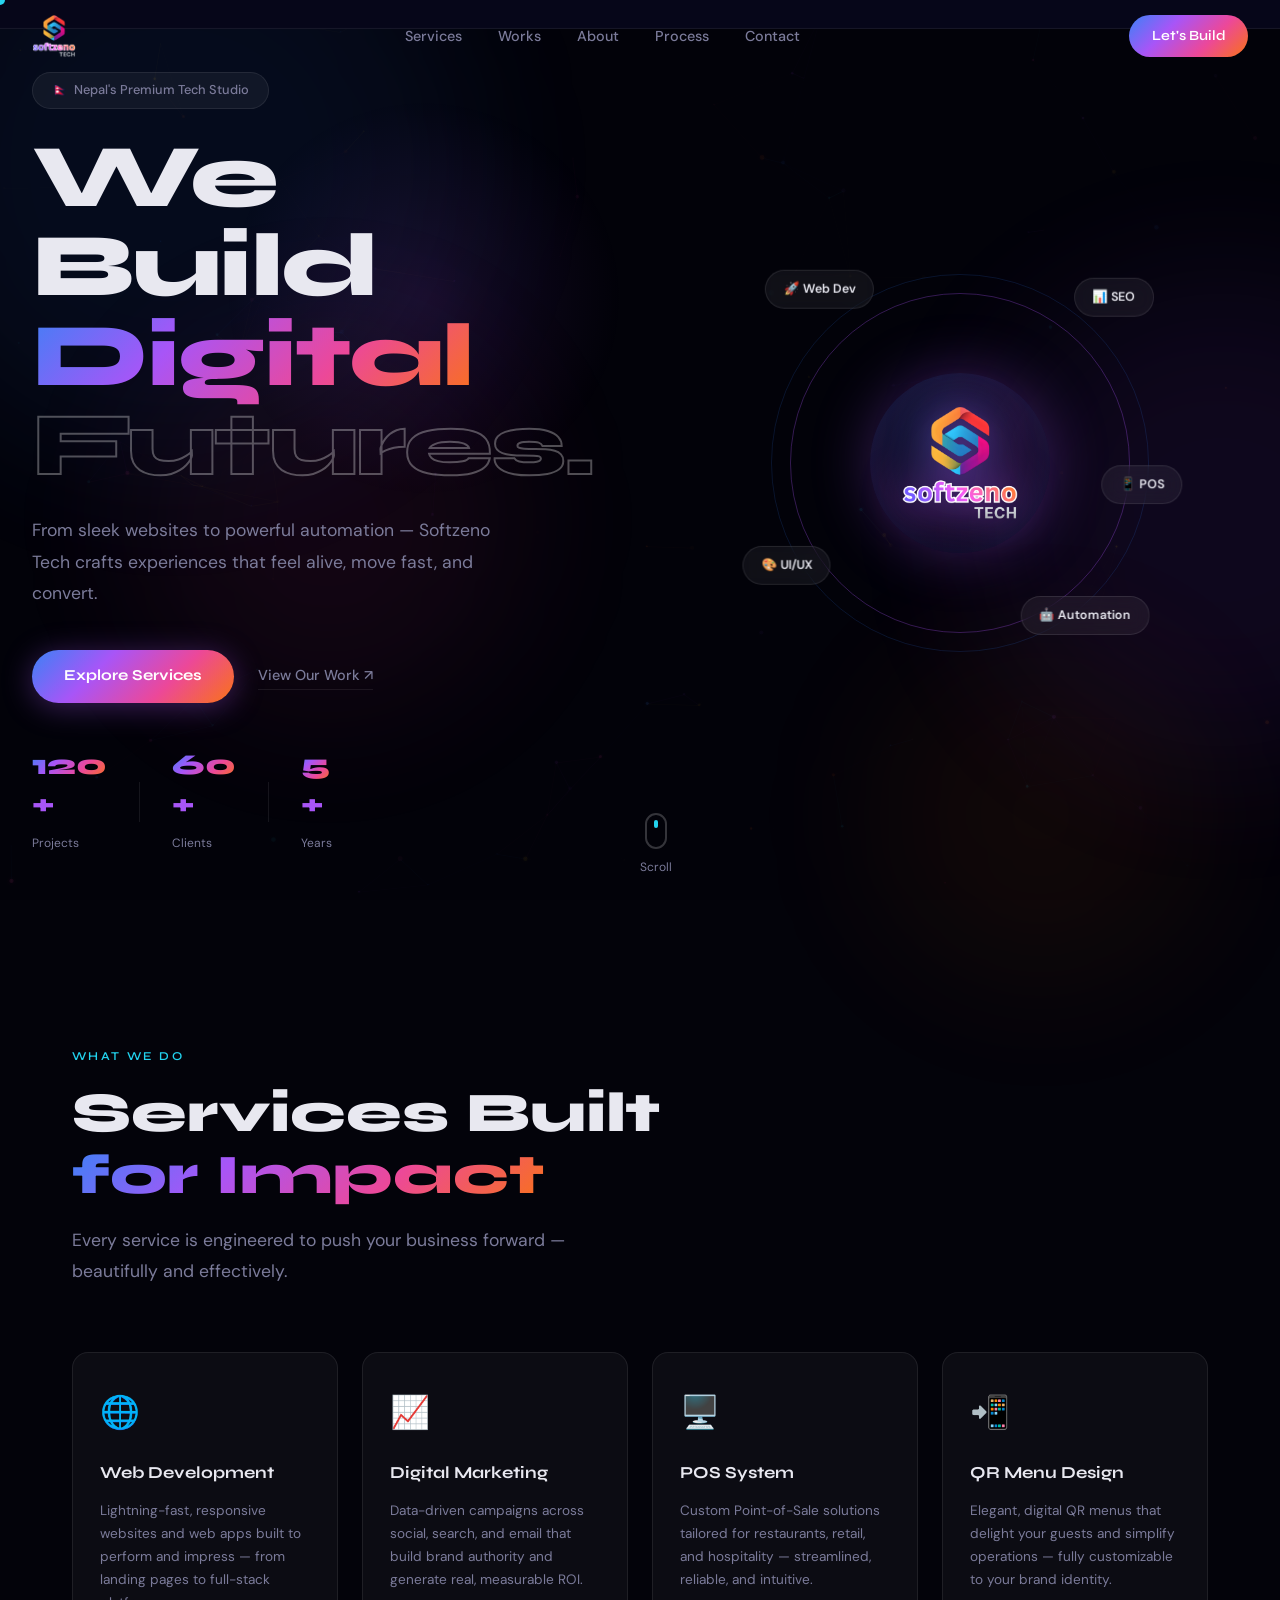
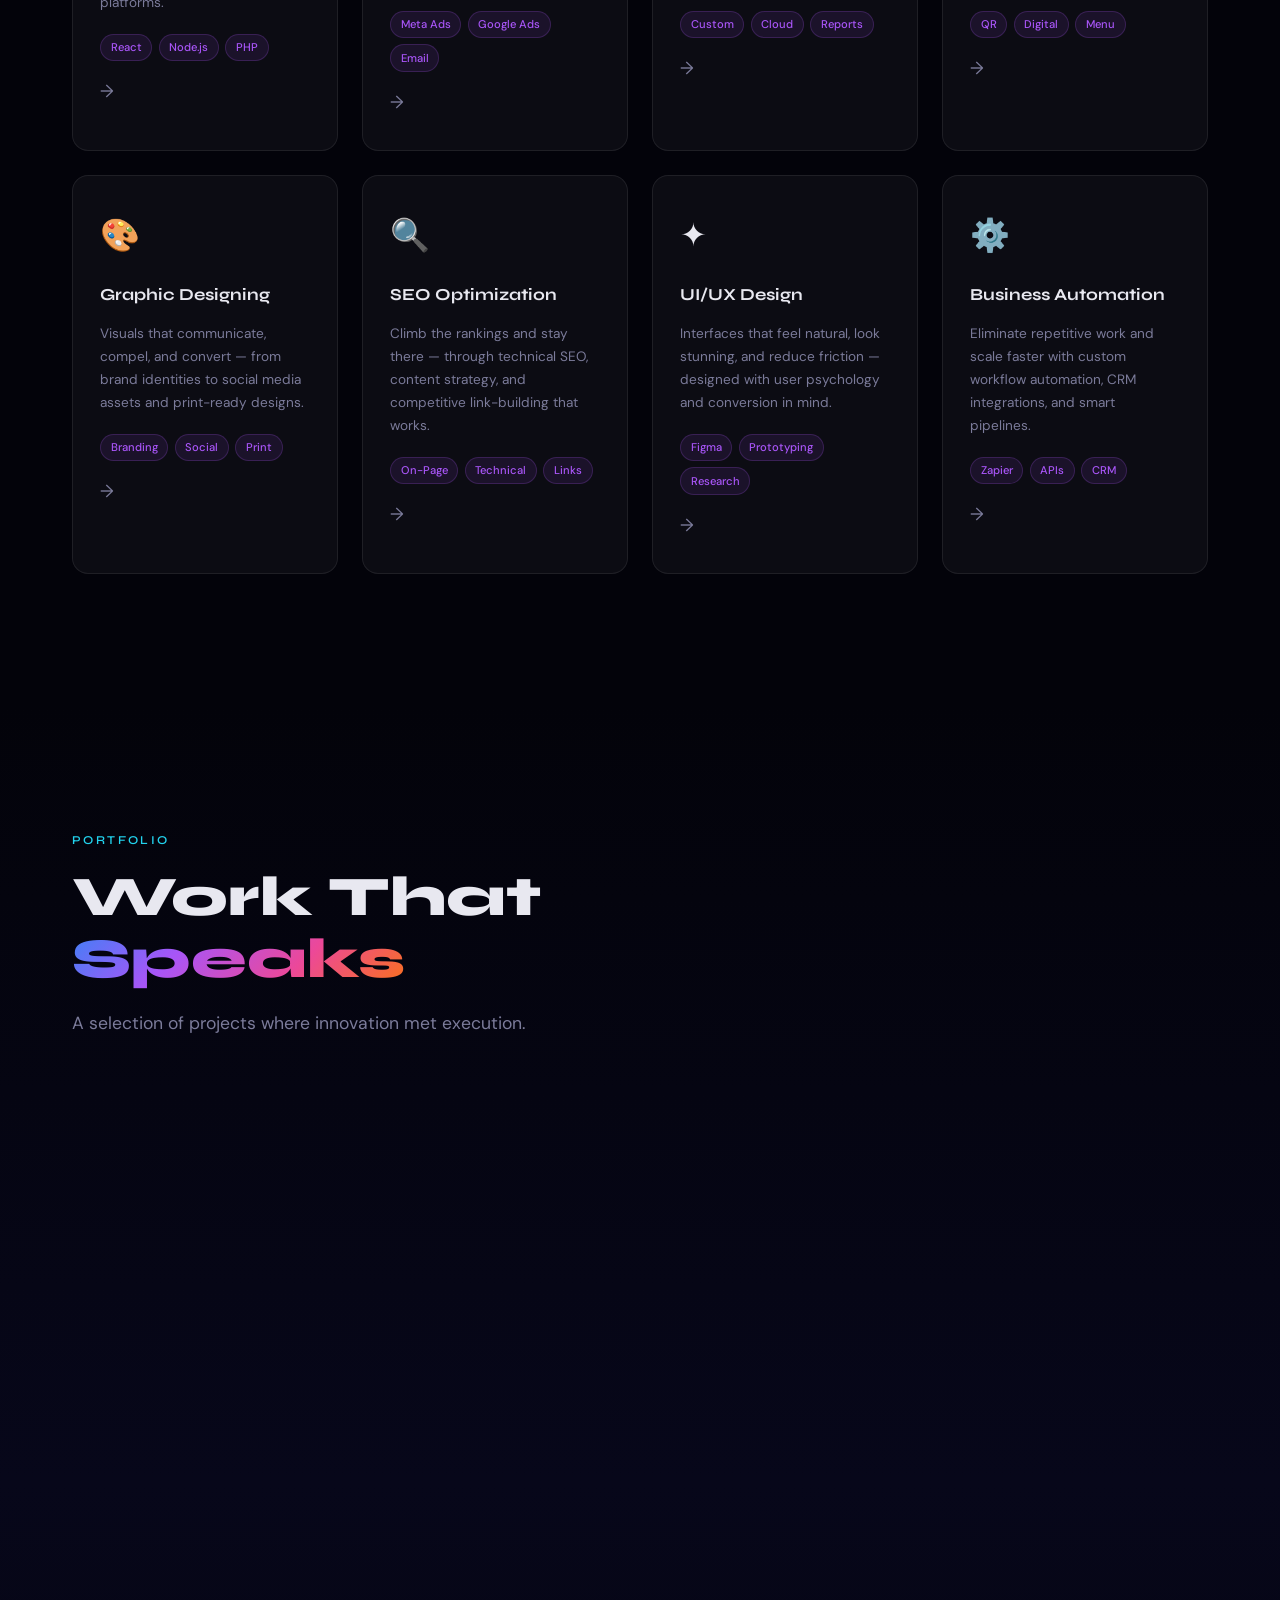
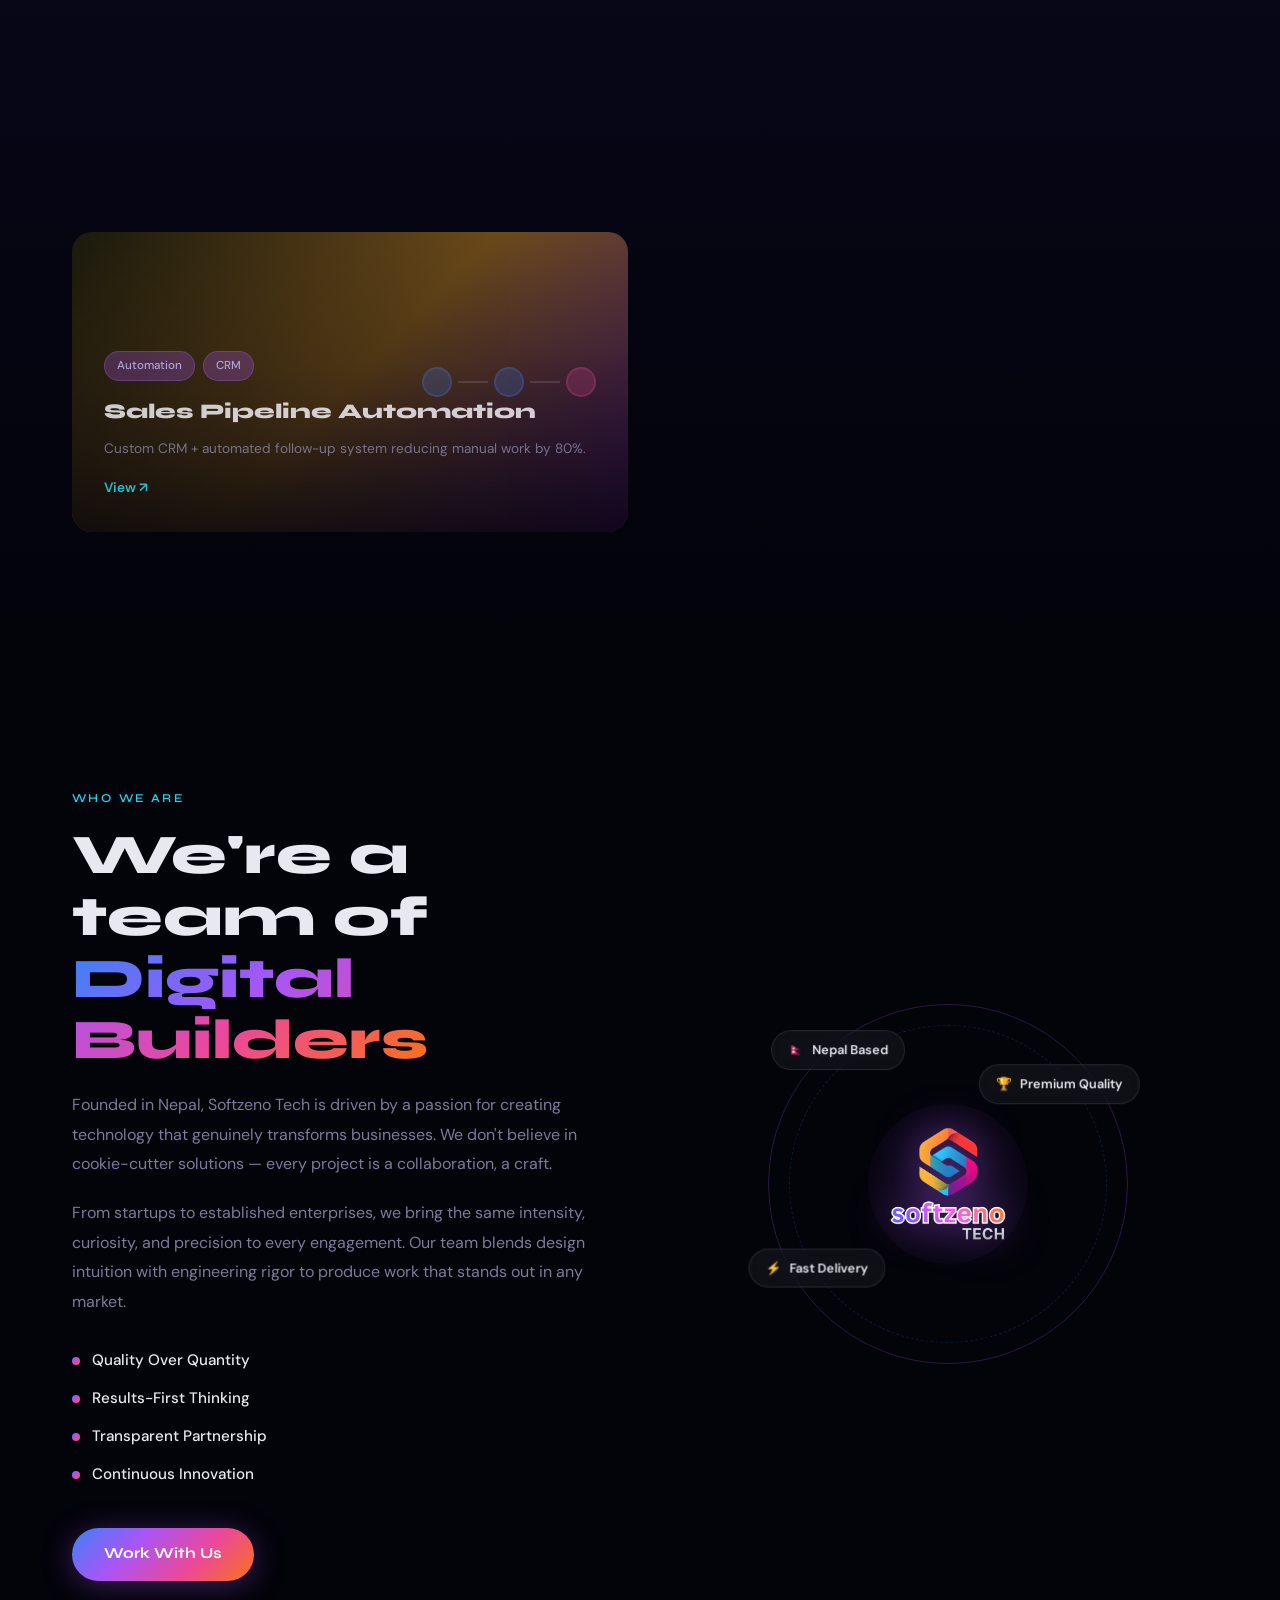
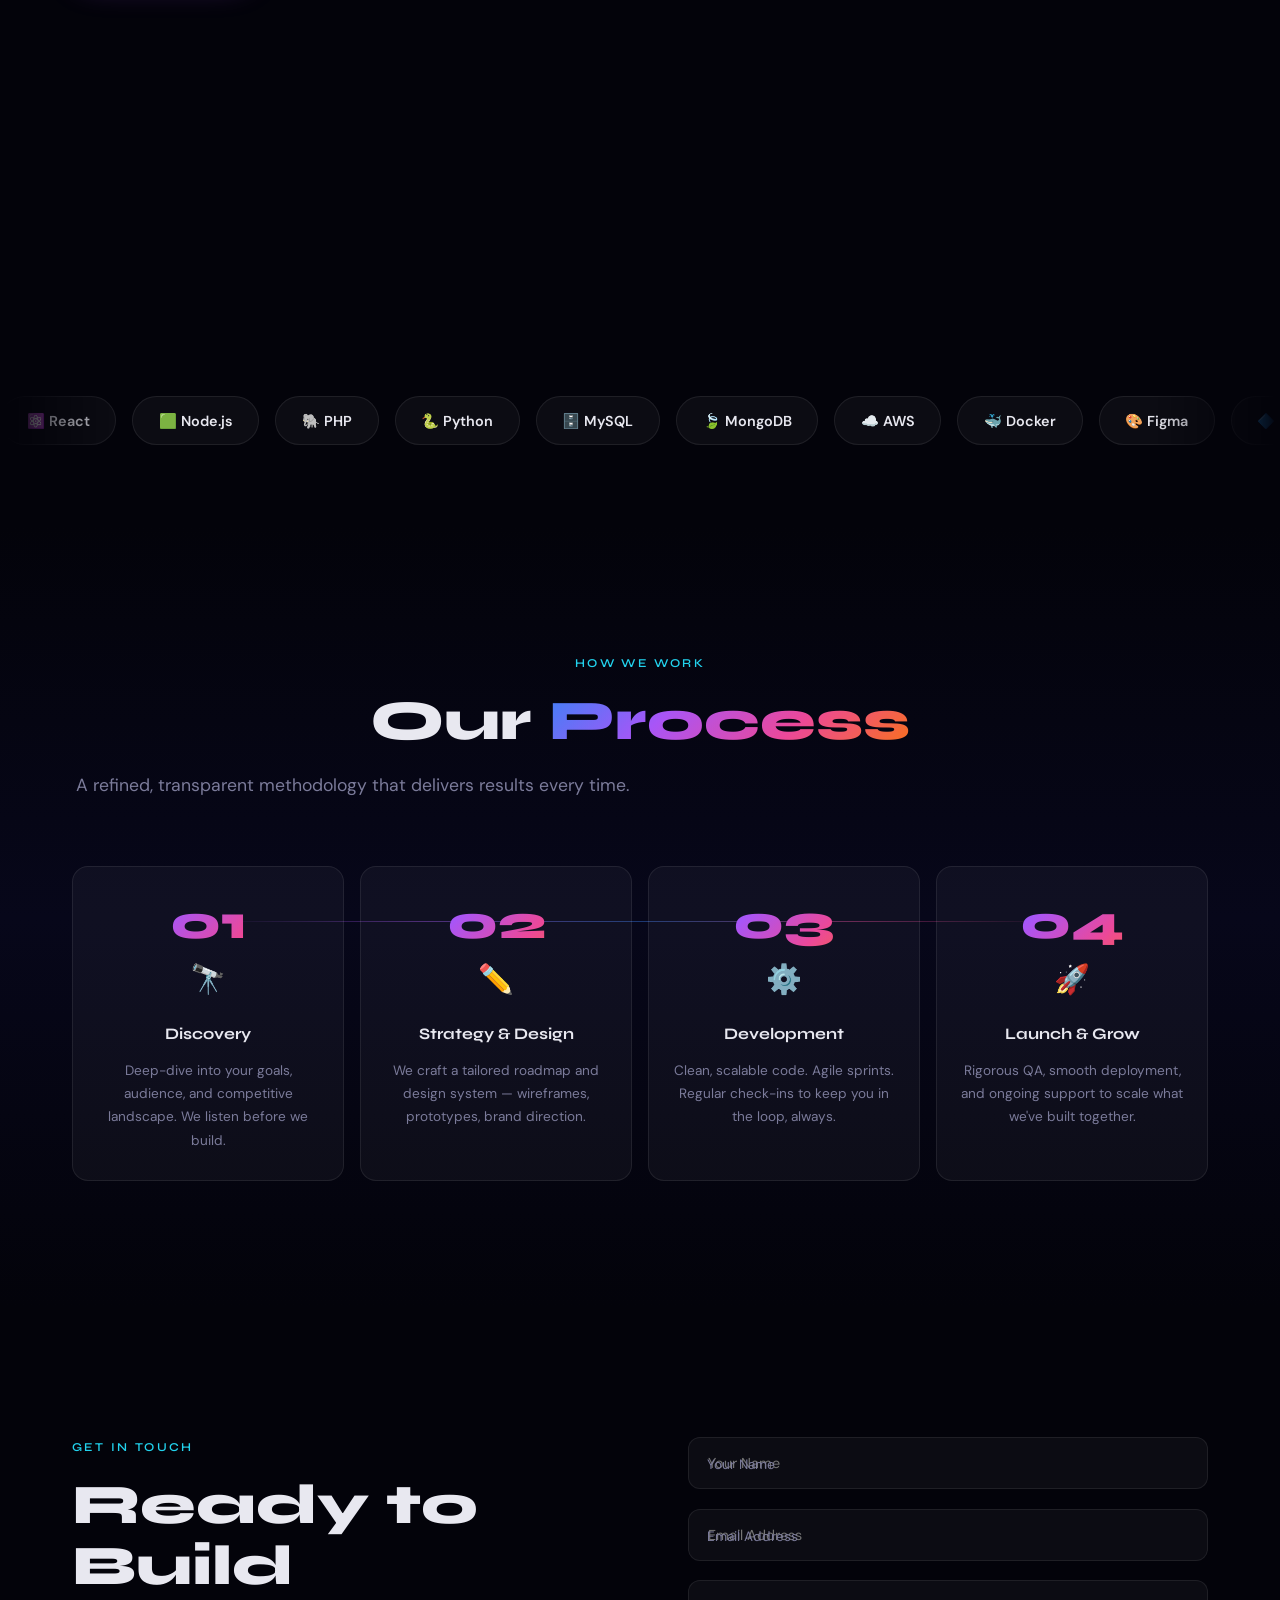
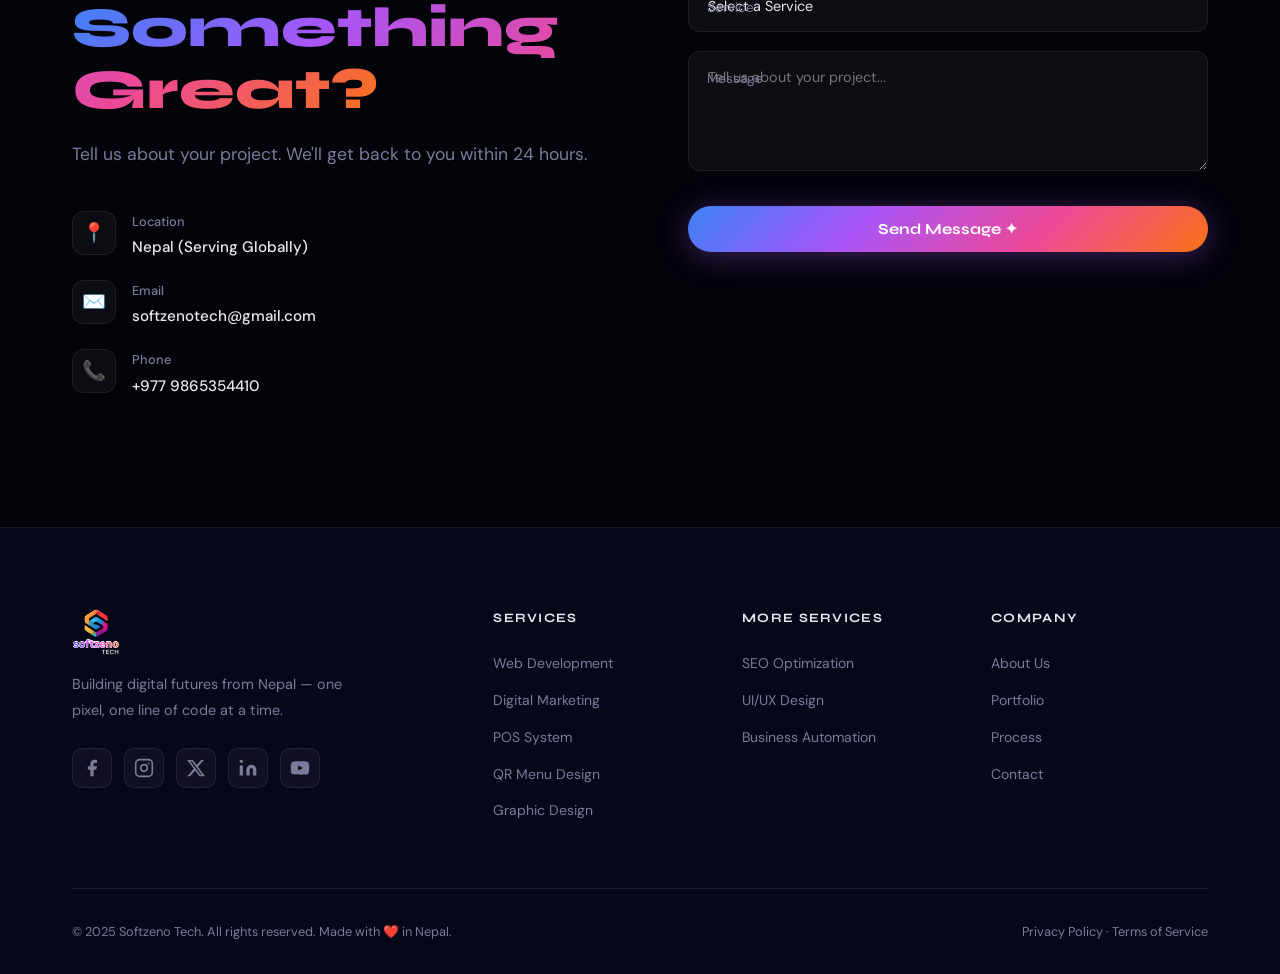
==== commit 99aa61c7: "Update index.html" ====
--- a/index.html
+++ b/index.html
@@ -400,11 +400,11 @@
             </div>
             <div class="contact-item">
               <span class="ci-icon">✉️</span>
-              <div><strong>Email</strong><p>hello@softzeno.com</p></div>
+              <div><strong>Email</strong><p>softzenotech@gmail.com</p></div>
             </div>
             <div class="contact-item">
               <span class="ci-icon">📞</span>
-              <div><strong>Phone</strong><p>+977 98XXXXXXXX</p></div>
+              <div><strong>Phone</strong><p>+977 9865354410</p></div>
             </div>
           </div>
         </div>
@@ -521,4 +521,4 @@
 
   <script src="script.js"></script>
 </body>
-</html>+</html>
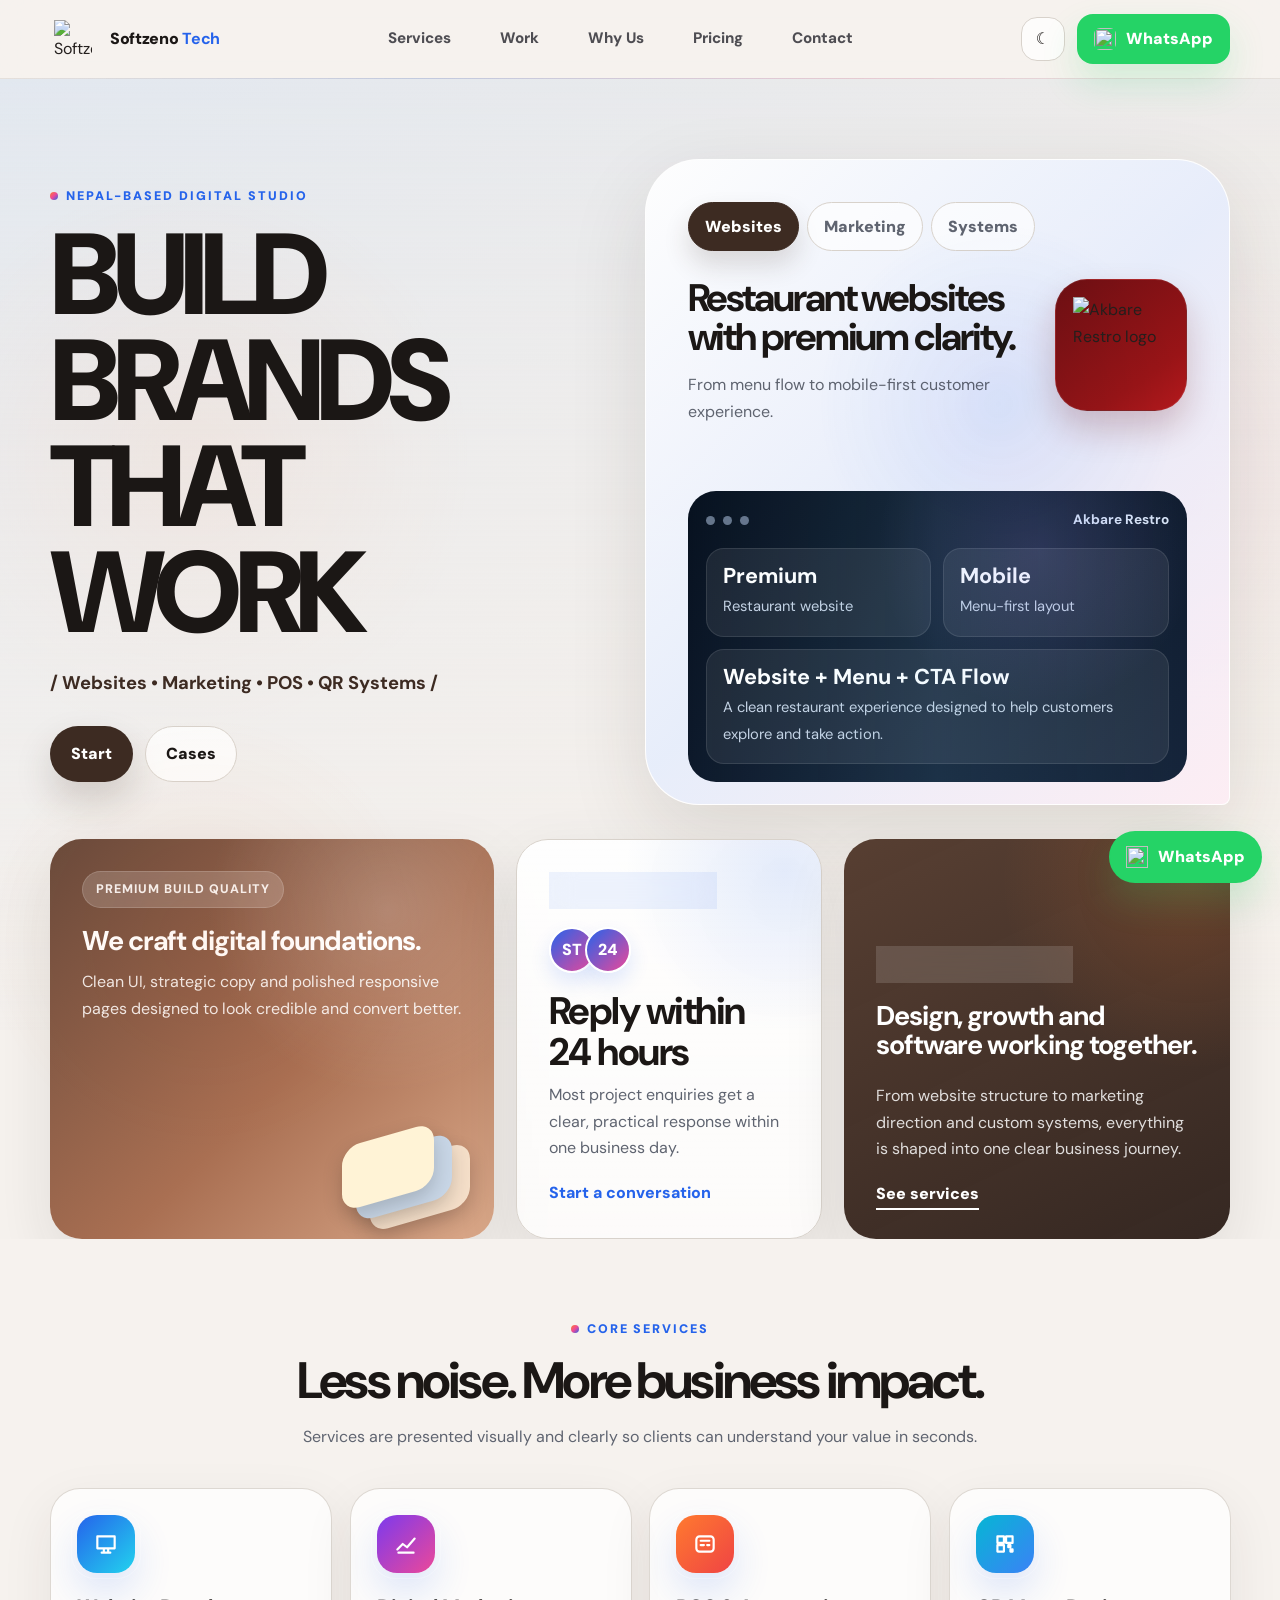
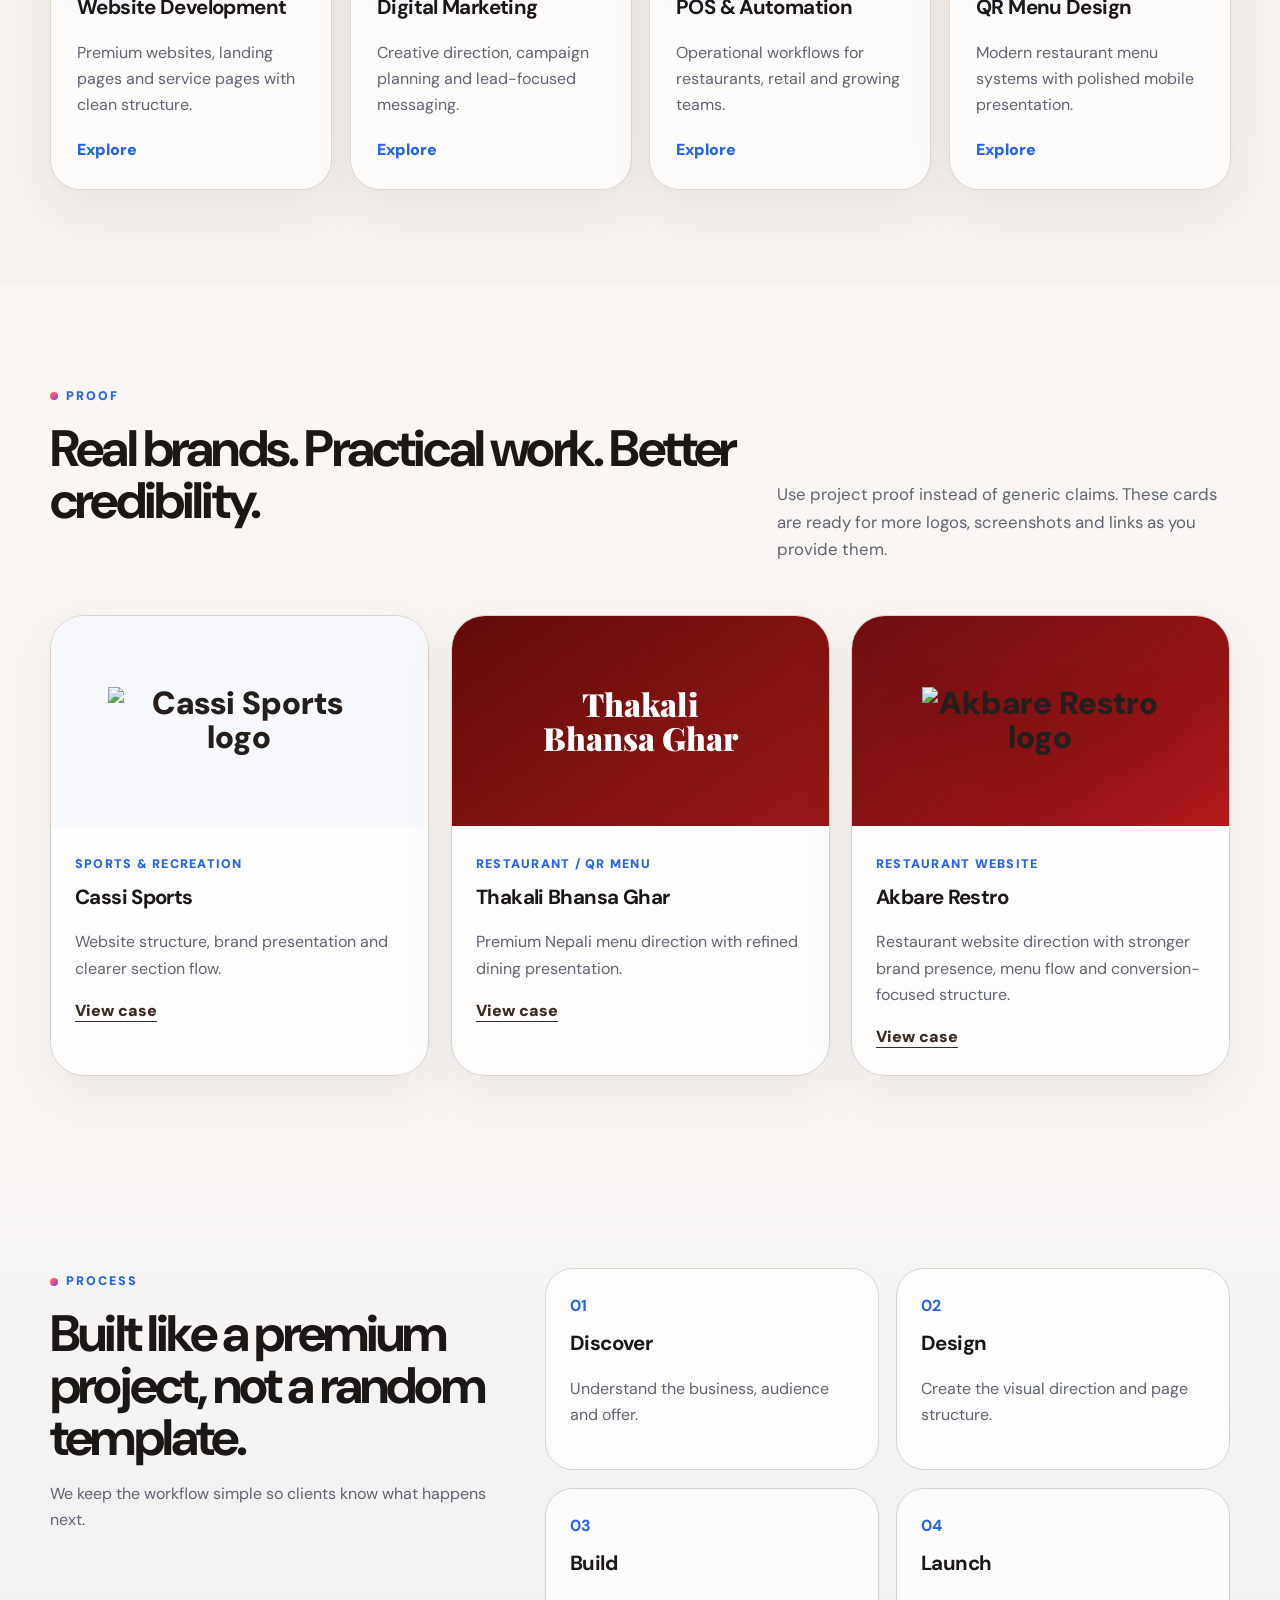
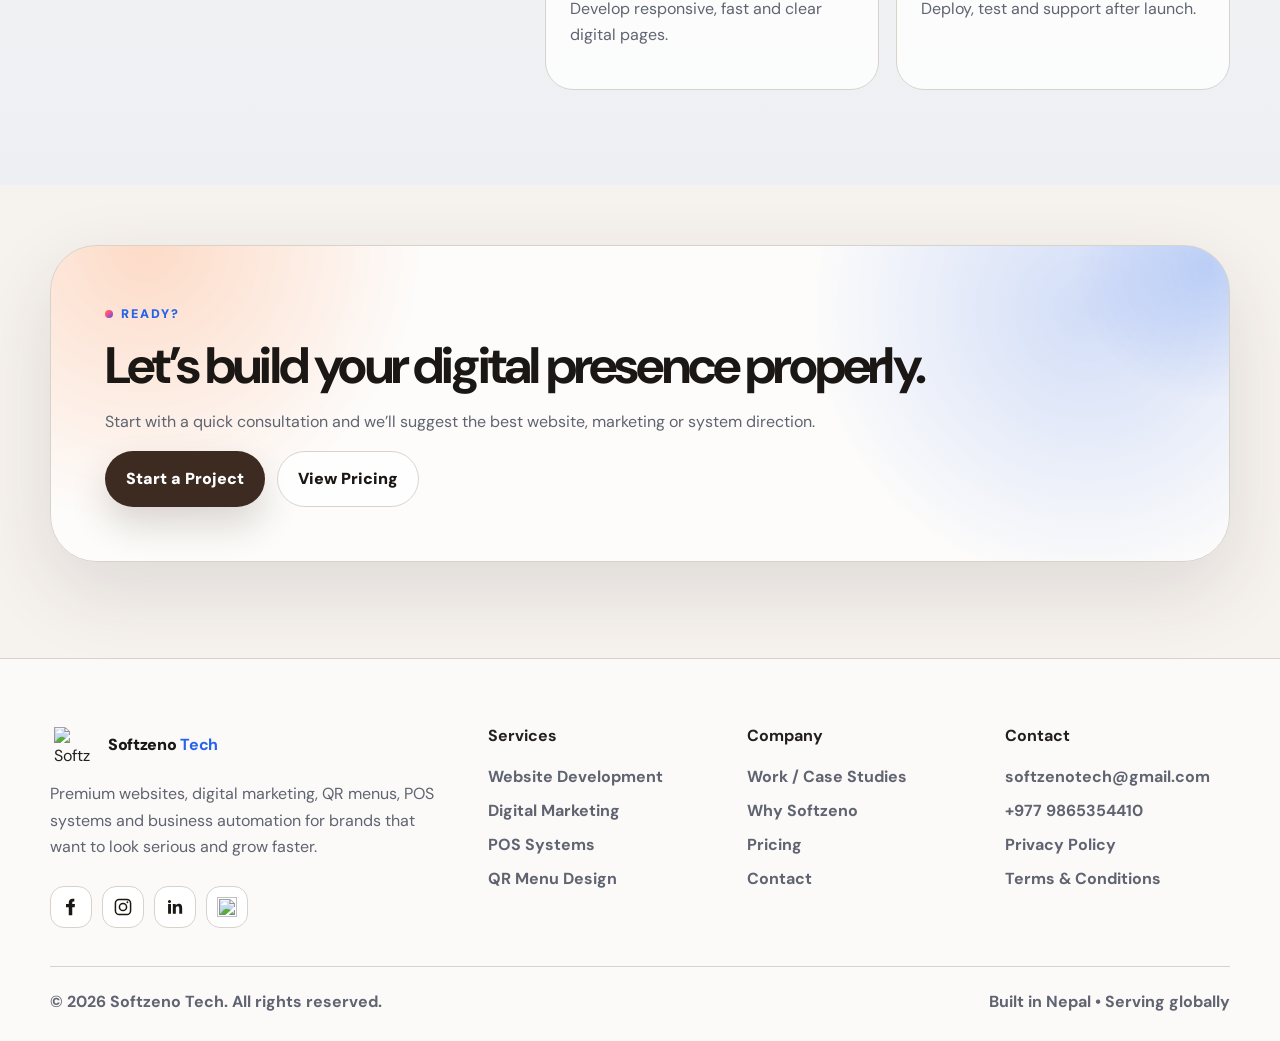
==== commit b07c424e: "Add files via upload" ====
--- a/index.html
+++ b/index.html
@@ -1,524 +1,283 @@
-<!DOCTYPE html>
-<html lang="en">
-<head>
-  <meta charset="UTF-8" />
-  <meta name="viewport" content="width=device-width, initial-scale=1.0" />
-  <title>Softzeno Tech — Digital Innovation from Nepal</title>
-  <meta name="description" content="Softzeno Tech is a Nepal-based IT company offering Web Development, Digital Marketing, POS Systems, QR Menu, Graphic Design, SEO, UI/UX, and Business Automation." />
-  <link rel="icon" href="assets/images/favicon.png" type="image/png" />
-  <link rel="stylesheet" href="styles.css" />
-  <link rel="preconnect" href="https://fonts.googleapis.com" />
-  <link href="https://fonts.googleapis.com/css2?family=Syne:wght@400;600;700;800&family=DM+Sans:ital,opsz,wght@0,9..40,300;0,9..40,400;0,9..40,500;1,9..40,300&display=swap" rel="stylesheet" />
-</head>
-<body>
-  <!-- Scroll Progress Bar -->
-  <div id="scroll-progress"></div>
-
-  <!-- Canvas Background -->
-  <canvas id="particle-canvas"></canvas>
-
-  <!-- Mouse Glow -->
-  <div id="mouse-glow"></div>
-
-  <!-- Animated Gradient Orbs -->
-  <div class="orb orb-1"></div>
-  <div class="orb orb-2"></div>
-  <div class="orb orb-3"></div>
-  <div class="orb orb-4"></div>
-
-  <!-- ===== NAVBAR ===== -->
-  <nav id="navbar">
-    <div class="nav-inner">
-      <a href="#hero" class="nav-logo">
-        <img src="assets/images/logo.png" alt="Softzeno Tech" />
-      </a>
-      <ul class="nav-links" id="nav-links">
-        <li><a href="#services" class="nav-link">Services</a></li>
-        <li><a href="#works" class="nav-link">Works</a></li>
-        <li><a href="#about" class="nav-link">About</a></li>
-        <li><a href="#process" class="nav-link">Process</a></li>
-        <li><a href="#contact" class="nav-link">Contact</a></li>
-      </ul>
-      <a href="#contact" class="nav-cta magnetic-btn">
-        <span>Let's Build</span>
-      </a>
-      <button class="hamburger" id="hamburger" aria-label="Menu">
-        <span></span><span></span><span></span>
-      </button>
-    </div>
-  </nav>
-
-  <!-- Mobile Menu -->
-  <div class="mobile-menu" id="mobile-menu">
-    <ul>
-      <li><a href="#services" class="mob-link">Services</a></li>
-      <li><a href="#works" class="mob-link">Works</a></li>
-      <li><a href="#about" class="mob-link">About</a></li>
-      <li><a href="#process" class="mob-link">Process</a></li>
-      <li><a href="#contact" class="mob-link">Contact</a></li>
-    </ul>
-  </div>
-
-  <!-- ===== HERO ===== -->
-  <section id="hero">
-    <div class="hero-inner">
-      <div class="hero-text" id="hero-text">
-        <div class="hero-badge reveal-up">🇳🇵 &nbsp;Nepal's Premium Tech Studio</div>
-        <h1 class="hero-title reveal-up">
-          We Build<br />
-          <span class="gradient-text">Digital</span><br />
-          <span class="outline-text">Futures.</span>
-        </h1>
-        <p class="hero-sub reveal-up">
-          From sleek websites to powerful automation — Softzeno Tech crafts experiences that feel alive, move fast, and convert.
-        </p>
-        <div class="hero-actions reveal-up">
-          <a href="#services" class="btn-primary magnetic-btn"><span>Explore Services</span></a>
-          <a href="#works" class="btn-ghost">View Our Work ↗</a>
-        </div>
-        <div class="hero-stats reveal-up">
-          <div class="stat"><span class="stat-num" data-target="120">0</span><span>+</span><small>Projects</small></div>
-          <div class="stat-divider"></div>
-          <div class="stat"><span class="stat-num" data-target="60">0</span><span>+</span><small>Clients</small></div>
-          <div class="stat-divider"></div>
-          <div class="stat"><span class="stat-num" data-target="5">0</span><span>+</span><small>Years</small></div>
-        </div>
-      </div>
-      <div class="hero-visual" id="hero-visual">
-        <div class="hero-card-wrap">
-          <div class="hero-glow-ring"></div>
-          <div class="hero-logo-orb">
-            <img src="assets/images/logo.png" alt="Softzeno Tech" class="hero-logo-img" />
-          </div>
-          <div class="floating-chip chip-1">🚀 Web Dev</div>
-          <div class="floating-chip chip-2">📊 SEO</div>
-          <div class="floating-chip chip-3">🎨 UI/UX</div>
-          <div class="floating-chip chip-4">🤖 Automation</div>
-          <div class="floating-chip chip-5">📱 POS</div>
-        </div>
-      </div>
-    </div>
-    <div class="hero-scroll-hint">
-      <div class="scroll-mouse"><div class="scroll-dot"></div></div>
-      <span>Scroll</span>
-    </div>
-  </section>
-
-  <!-- ===== SERVICES ===== -->
-  <section id="services" class="section">
-    <div class="container">
-      <div class="section-label reveal-up">What We Do</div>
-      <h2 class="section-title reveal-up">Services Built<br /><span class="gradient-text">for Impact</span></h2>
-      <p class="section-sub reveal-up">Every service is engineered to push your business forward — beautifully and effectively.</p>
-      <div class="services-grid">
-
-        <div class="service-card reveal-card" data-index="0">
-          <div class="card-glow"></div>
-          <div class="service-icon">🌐</div>
-          <h3>Web Development</h3>
-          <p>Lightning-fast, responsive websites and web apps built to perform and impress — from landing pages to full-stack platforms.</p>
-          <div class="card-tags"><span>React</span><span>Node.js</span><span>PHP</span></div>
-          <div class="card-arrow">→</div>
-        </div>
-
-        <div class="service-card reveal-card" data-index="1">
-          <div class="card-glow"></div>
-          <div class="service-icon">📈</div>
-          <h3>Digital Marketing</h3>
-          <p>Data-driven campaigns across social, search, and email that build brand authority and generate real, measurable ROI.</p>
-          <div class="card-tags"><span>Meta Ads</span><span>Google Ads</span><span>Email</span></div>
-          <div class="card-arrow">→</div>
-        </div>
-
-        <div class="service-card reveal-card" data-index="2">
-          <div class="card-glow"></div>
-          <div class="service-icon">🖥️</div>
-          <h3>POS System</h3>
-          <p>Custom Point-of-Sale solutions tailored for restaurants, retail, and hospitality — streamlined, reliable, and intuitive.</p>
-          <div class="card-tags"><span>Custom</span><span>Cloud</span><span>Reports</span></div>
-          <div class="card-arrow">→</div>
-        </div>
-
-        <div class="service-card reveal-card" data-index="3">
-          <div class="card-glow"></div>
-          <div class="service-icon">📲</div>
-          <h3>QR Menu Design</h3>
-          <p>Elegant, digital QR menus that delight your guests and simplify operations — fully customizable to your brand identity.</p>
-          <div class="card-tags"><span>QR</span><span>Digital</span><span>Menu</span></div>
-          <div class="card-arrow">→</div>
-        </div>
-
-        <div class="service-card reveal-card" data-index="4">
-          <div class="card-glow"></div>
-          <div class="service-icon">🎨</div>
-          <h3>Graphic Designing</h3>
-          <p>Visuals that communicate, compel, and convert — from brand identities to social media assets and print-ready designs.</p>
-          <div class="card-tags"><span>Branding</span><span>Social</span><span>Print</span></div>
-          <div class="card-arrow">→</div>
-        </div>
-
-        <div class="service-card reveal-card" data-index="5">
-          <div class="card-glow"></div>
-          <div class="service-icon">🔍</div>
-          <h3>SEO Optimization</h3>
-          <p>Climb the rankings and stay there — through technical SEO, content strategy, and competitive link-building that works.</p>
-          <div class="card-tags"><span>On-Page</span><span>Technical</span><span>Links</span></div>
-          <div class="card-arrow">→</div>
-        </div>
-
-        <div class="service-card reveal-card" data-index="6">
-          <div class="card-glow"></div>
-          <div class="service-icon">✦</div>
-          <h3>UI/UX Design</h3>
-          <p>Interfaces that feel natural, look stunning, and reduce friction — designed with user psychology and conversion in mind.</p>
-          <div class="card-tags"><span>Figma</span><span>Prototyping</span><span>Research</span></div>
-          <div class="card-arrow">→</div>
-        </div>
-
-        <div class="service-card reveal-card" data-index="7">
-          <div class="card-glow"></div>
-          <div class="service-icon">⚙️</div>
-          <h3>Business Automation</h3>
-          <p>Eliminate repetitive work and scale faster with custom workflow automation, CRM integrations, and smart pipelines.</p>
-          <div class="card-tags"><span>Zapier</span><span>APIs</span><span>CRM</span></div>
-          <div class="card-arrow">→</div>
-        </div>
-
-      </div>
-    </div>
-  </section>
-
-  <!-- ===== WORKS ===== -->
-  <section id="works" class="section">
-    <div class="container">
-      <div class="section-label reveal-up">Portfolio</div>
-      <h2 class="section-title reveal-up">Work That<br /><span class="gradient-text">Speaks</span></h2>
-      <p class="section-sub reveal-up">A selection of projects where innovation met execution.</p>
-      <div class="works-grid">
-
-        <div class="work-card reveal-card work-large">
-          <div class="work-img" style="background: linear-gradient(135deg, #1a0533 0%, #3d1a6e 40%, #0d2b6b 100%);">
-            <div class="work-overlay">
-              <div class="work-tags"><span>Web App</span><span>UI/UX</span></div>
-              <h3>Restaurant Management Suite</h3>
-              <p>Full-stack POS + QR Menu + Analytics dashboard for a Kathmandu restaurant chain.</p>
-              <a href="#contact" class="work-link">View Project ↗</a>
-            </div>
-            <div class="work-visual wv-1">
-              <div class="wv-screen">
-                <div class="wv-line"></div><div class="wv-line"></div><div class="wv-line wv-short"></div>
-              </div>
-            </div>
-          </div>
-        </div>
-
-        <div class="work-card reveal-card">
-          <div class="work-img" style="background: linear-gradient(135deg, #0d1a33 0%, #0d4d6e 100%);">
-            <div class="work-overlay">
-              <div class="work-tags"><span>E-commerce</span><span>SEO</span></div>
-              <h3>Fashion Brand Store</h3>
-              <p>3x revenue growth via redesign + SEO strategy for a Nepali fashion label.</p>
-              <a href="#contact" class="work-link">View ↗</a>
-            </div>
-            <div class="work-visual wv-2">
-              <div class="wv-circle"></div>
-              <div class="wv-bar"></div><div class="wv-bar"></div><div class="wv-bar wv-bar-tall"></div>
-            </div>
-          </div>
-        </div>
-
-        <div class="work-card reveal-card">
-          <div class="work-img" style="background: linear-gradient(135deg, #1a0d33 0%, #6b1a6e 100%);">
-            <div class="work-overlay">
-              <div class="work-tags"><span>Branding</span><span>Digital</span></div>
-              <h3>Tech Startup Identity</h3>
-              <p>Complete brand identity and digital presence for a Pokhara-based fintech startup.</p>
-              <a href="#contact" class="work-link">View ↗</a>
-            </div>
-            <div class="work-visual wv-3">
-              <div class="wv-hex"></div>
-            </div>
-          </div>
-        </div>
-
-        <div class="work-card reveal-card">
-          <div class="work-img" style="background: linear-gradient(135deg, #1a1a0d 0%, #6b4a1a 50%, #4a1a6b 100%);">
-            <div class="work-overlay">
-              <div class="work-tags"><span>Automation</span><span>CRM</span></div>
-              <h3>Sales Pipeline Automation</h3>
-              <p>Custom CRM + automated follow-up system reducing manual work by 80%.</p>
-              <a href="#contact" class="work-link">View ↗</a>
-            </div>
-            <div class="work-visual wv-4">
-              <div class="wv-flow">
-                <div class="wv-node"></div>
-                <div class="wv-arrow-line"></div>
-                <div class="wv-node"></div>
-                <div class="wv-arrow-line"></div>
-                <div class="wv-node wv-node-end"></div>
-              </div>
-            </div>
-          </div>
-        </div>
-
-      </div>
-    </div>
-  </section>
-
-  <!-- ===== ABOUT ===== -->
-  <section id="about" class="section">
-    <div class="container">
-      <div class="about-inner">
-        <div class="about-left reveal-up">
-          <div class="section-label">Who We Are</div>
-          <h2 class="section-title">We're a team of<br /><span class="gradient-text">Digital Builders</span></h2>
-          <p class="about-para">Founded in Nepal, Softzeno Tech is driven by a passion for creating technology that genuinely transforms businesses. We don't believe in cookie-cutter solutions — every project is a collaboration, a craft.</p>
-          <p class="about-para">From startups to established enterprises, we bring the same intensity, curiosity, and precision to every engagement. Our team blends design intuition with engineering rigor to produce work that stands out in any market.</p>
-          <div class="about-values">
-            <div class="value-item"><span class="value-dot"></span> Quality Over Quantity</div>
-            <div class="value-item"><span class="value-dot"></span> Results-First Thinking</div>
-            <div class="value-item"><span class="value-dot"></span> Transparent Partnership</div>
-            <div class="value-item"><span class="value-dot"></span> Continuous Innovation</div>
-          </div>
-          <a href="#contact" class="btn-primary magnetic-btn" style="margin-top:2.5rem;display:inline-flex"><span>Work With Us</span></a>
-        </div>
-        <div class="about-right reveal-up">
-          <div class="about-visual">
-            <div class="about-orb-ring"></div>
-            <div class="about-logo-wrap">
-              <img src="assets/images/logo.png" alt="Softzeno Tech" />
-            </div>
-            <div class="about-floater af-1"><span>🇳🇵</span> Nepal Based</div>
-            <div class="about-floater af-2"><span>⚡</span> Fast Delivery</div>
-            <div class="about-floater af-3"><span>🏆</span> Premium Quality</div>
-          </div>
-        </div>
-      </div>
-    </div>
-  </section>
-
-  <!-- ===== TECHNOLOGIES ===== -->
-  <section id="technologies" class="section">
-    <div class="container">
-      <div class="section-label reveal-up" style="text-align:center">Our Stack</div>
-      <h2 class="section-title reveal-up" style="text-align:center">Technologies We<br /><span class="gradient-text">Master</span></h2>
-    </div>
-    <div class="marquee-wrapper">
-      <div class="marquee-track" id="marquee-track">
-        <div class="marquee-item">⚛️ React</div>
-        <div class="marquee-item">🟩 Node.js</div>
-        <div class="marquee-item">🐘 PHP</div>
-        <div class="marquee-item">🐍 Python</div>
-        <div class="marquee-item">🗄️ MySQL</div>
-        <div class="marquee-item">🍃 MongoDB</div>
-        <div class="marquee-item">☁️ AWS</div>
-        <div class="marquee-item">🐳 Docker</div>
-        <div class="marquee-item">🎨 Figma</div>
-        <div class="marquee-item">🔷 TypeScript</div>
-        <div class="marquee-item">🌐 WordPress</div>
-        <div class="marquee-item">🛒 WooCommerce</div>
-        <div class="marquee-item">📊 Google Analytics</div>
-        <div class="marquee-item">🔍 Ahrefs</div>
-        <div class="marquee-item">📧 Mailchimp</div>
-        <div class="marquee-item">⚡ Next.js</div>
-        <!-- Duplicated for seamless loop -->
-        <div class="marquee-item">⚛️ React</div>
-        <div class="marquee-item">🟩 Node.js</div>
-        <div class="marquee-item">🐘 PHP</div>
-        <div class="marquee-item">🐍 Python</div>
-        <div class="marquee-item">🗄️ MySQL</div>
-        <div class="marquee-item">🍃 MongoDB</div>
-        <div class="marquee-item">☁️ AWS</div>
-        <div class="marquee-item">🐳 Docker</div>
-        <div class="marquee-item">🎨 Figma</div>
-        <div class="marquee-item">🔷 TypeScript</div>
-        <div class="marquee-item">🌐 WordPress</div>
-        <div class="marquee-item">🛒 WooCommerce</div>
-        <div class="marquee-item">📊 Google Analytics</div>
-        <div class="marquee-item">🔍 Ahrefs</div>
-        <div class="marquee-item">📧 Mailchimp</div>
-        <div class="marquee-item">⚡ Next.js</div>
-      </div>
-    </div>
-  </section>
-
-  <!-- ===== PROCESS ===== -->
-  <section id="process" class="section">
-    <div class="container">
-      <div class="section-label reveal-up" style="text-align:center">How We Work</div>
-      <h2 class="section-title reveal-up" style="text-align:center">Our <span class="gradient-text">Process</span></h2>
-      <p class="section-sub reveal-up" style="text-align:center">A refined, transparent methodology that delivers results every time.</p>
-      <div class="process-grid">
-
-        <div class="process-step reveal-card">
-          <div class="step-num">01</div>
-          <div class="step-icon">🔭</div>
-          <h3>Discovery</h3>
-          <p>Deep-dive into your goals, audience, and competitive landscape. We listen before we build.</p>
-          <div class="step-line"></div>
-        </div>
-
-        <div class="process-step reveal-card">
-          <div class="step-num">02</div>
-          <div class="step-icon">✏️</div>
-          <h3>Strategy & Design</h3>
-          <p>We craft a tailored roadmap and design system — wireframes, prototypes, brand direction.</p>
-          <div class="step-line"></div>
-        </div>
-
-        <div class="process-step reveal-card">
-          <div class="step-num">03</div>
-          <div class="step-icon">⚙️</div>
-          <h3>Development</h3>
-          <p>Clean, scalable code. Agile sprints. Regular check-ins to keep you in the loop, always.</p>
-          <div class="step-line"></div>
-        </div>
-
-        <div class="process-step reveal-card">
-          <div class="step-num">04</div>
-          <div class="step-icon">🚀</div>
-          <h3>Launch & Grow</h3>
-          <p>Rigorous QA, smooth deployment, and ongoing support to scale what we've built together.</p>
-        </div>
-
-      </div>
-    </div>
-  </section>
-
-  <!-- ===== CONTACT ===== -->
-  <section id="contact" class="section">
-    <div class="container">
-      <div class="contact-inner">
-        <div class="contact-left reveal-up">
-          <div class="section-label">Get In Touch</div>
-          <h2 class="section-title">Ready to Build<br /><span class="gradient-text">Something Great?</span></h2>
-          <p class="section-sub" style="margin-top:1rem">Tell us about your project. We'll get back to you within 24 hours.</p>
-          <div class="contact-info">
-            <div class="contact-item">
-              <span class="ci-icon">📍</span>
-              <div><strong>Location</strong><p>Nepal (Serving Globally)</p></div>
-            </div>
-            <div class="contact-item">
-              <span class="ci-icon">✉️</span>
-              <div><strong>Email</strong><p>softzenotech@gmail.com</p></div>
-            </div>
-            <div class="contact-item">
-              <span class="ci-icon">📞</span>
-              <div><strong>Phone</strong><p>+977 9865354410</p></div>
-            </div>
-          </div>
-        </div>
-        <div class="contact-right reveal-up">
-          <form class="contact-form" id="contact-form">
-            <div class="form-group">
-              <input type="text" id="name" placeholder="Your Name" required />
-              <label for="name">Your Name</label>
-            </div>
-            <div class="form-group">
-              <input type="email" id="email" placeholder="Email Address" required />
-              <label for="email">Email Address</label>
-            </div>
-            <div class="form-group">
-              <select id="service">
-                <option value="" disabled selected>Select a Service</option>
-                <option>Web Development</option>
-                <option>Digital Marketing</option>
-                <option>POS System</option>
-                <option>QR Menu Design</option>
-                <option>Graphic Designing</option>
-                <option>SEO Optimization</option>
-                <option>UI/UX Design</option>
-                <option>Business Automation</option>
-                <option>Other</option>
-              </select>
-              <label for="service">Service</label>
-            </div>
-            <div class="form-group">
-              <textarea id="message" rows="4" placeholder="Tell us about your project..."></textarea>
-              <label for="message">Message</label>
-            </div>
-            <button type="submit" class="btn-primary magnetic-btn form-submit">
-              <span>Send Message ✦</span>
-            </button>
-            <div class="form-success" id="form-success">✅ Message sent! We'll be in touch soon.</div>
-          </form>
-        </div>
-      </div>
-    </div>
-  </section>
-
-  <!-- ===== FOOTER ===== -->
-  <footer id="footer">
-    <div class="container">
-      <div class="footer-top">
-        <div class="footer-brand">
-          <img src="assets/images/logo.png" alt="Softzeno Tech" class="footer-logo" />
-          <p>Building digital futures from Nepal — one pixel, one line of code at a time.</p>
-          <div class="social-links">
-            <!-- Facebook -->
-            <a href="#" class="social-link" aria-label="Facebook">
-              <svg width="20" height="20" viewBox="0 0 24 24" fill="currentColor"><path d="M18 2h-3a5 5 0 0 0-5 5v3H7v4h3v8h4v-8h3l1-4h-4V7a1 1 0 0 1 1-1h3z"/></svg>
-            </a>
-            <!-- Instagram -->
-            <a href="#" class="social-link" aria-label="Instagram">
-              <svg width="20" height="20" viewBox="0 0 24 24" fill="none" stroke="currentColor" stroke-width="2" stroke-linecap="round" stroke-linejoin="round"><rect x="2" y="2" width="20" height="20" rx="5" ry="5"/><path d="M16 11.37A4 4 0 1 1 12.63 8 4 4 0 0 1 16 11.37z"/><line x1="17.5" y1="6.5" x2="17.51" y2="6.5"/></svg>
-            </a>
-            <!-- Twitter/X -->
-            <a href="#" class="social-link" aria-label="Twitter">
-              <svg width="20" height="20" viewBox="0 0 24 24" fill="currentColor"><path d="M18.244 2.25h3.308l-7.227 8.26 8.502 11.24H16.17l-5.214-6.817L4.99 21.75H1.68l7.73-8.835L1.254 2.25H8.08l4.713 6.231zm-1.161 17.52h1.833L7.084 4.126H5.117z"/></svg>
-            </a>
-            <!-- LinkedIn -->
-            <a href="#" class="social-link" aria-label="LinkedIn">
-              <svg width="20" height="20" viewBox="0 0 24 24" fill="currentColor"><path d="M16 8a6 6 0 0 1 6 6v7h-4v-7a2 2 0 0 0-2-2 2 2 0 0 0-2 2v7h-4v-7a6 6 0 0 1 6-6zM2 9h4v12H2z"/><circle cx="4" cy="4" r="2"/></svg>
-            </a>
-            <!-- YouTube -->
-            <a href="#" class="social-link" aria-label="YouTube">
-              <svg width="20" height="20" viewBox="0 0 24 24" fill="currentColor"><path d="M22.54 6.42a2.78 2.78 0 0 0-1.95-1.96C18.88 4 12 4 12 4s-6.88 0-8.59.46a2.78 2.78 0 0 0-1.95 1.96A29 29 0 0 0 1 12a29 29 0 0 0 .46 5.58A2.78 2.78 0 0 0 3.41 19.6C5.12 20 12 20 12 20s6.88 0 8.59-.46a2.78 2.78 0 0 0 1.95-1.95A29 29 0 0 0 23 12a29 29 0 0 0-.46-5.58z"/><polygon fill="#0a0a14" points="9.75 15.02 15.5 12 9.75 8.98 9.75 15.02"/></svg>
-            </a>
-          </div>
-        </div>
-        <div class="footer-links">
-          <div class="footer-col">
-            <h4>Services</h4>
-            <ul>
-              <li><a href="#services">Web Development</a></li>
-              <li><a href="#services">Digital Marketing</a></li>
-              <li><a href="#services">POS System</a></li>
-              <li><a href="#services">QR Menu Design</a></li>
-              <li><a href="#services">Graphic Design</a></li>
-            </ul>
-          </div>
-          <div class="footer-col">
-            <h4>More Services</h4>
-            <ul>
-              <li><a href="#services">SEO Optimization</a></li>
-              <li><a href="#services">UI/UX Design</a></li>
-              <li><a href="#services">Business Automation</a></li>
-            </ul>
-          </div>
-          <div class="footer-col">
-            <h4>Company</h4>
-            <ul>
-              <li><a href="#about">About Us</a></li>
-              <li><a href="#works">Portfolio</a></li>
-              <li><a href="#process">Process</a></li>
-              <li><a href="#contact">Contact</a></li>
-            </ul>
-          </div>
-        </div>
-      </div>
-      <div class="footer-bottom">
-        <p>© 2025 Softzeno Tech. All rights reserved. Made with ❤️ in Nepal.</p>
-        <p>Privacy Policy · Terms of Service</p>
-      </div>
-    </div>
-  </footer>
-
-  <!-- Back to Top -->
-  <button id="back-to-top" aria-label="Back to top">
-    <svg width="20" height="20" viewBox="0 0 24 24" fill="none" stroke="currentColor" stroke-width="2.5"><polyline points="18 15 12 9 6 15"/></svg>
-  </button>
-
-  <script src="script.js"></script>
-</body>
-</html>
+<!DOCTYPE html>
+<html lang="en">
+<head>
+  <meta charset="UTF-8" />
+  <meta name="viewport" content="width=device-width, initial-scale=1.0" />
+  <title>Softzeno Tech — Premium Digital Studio</title>
+  <meta name="description" content="Premium websites, digital marketing, QR menus, POS systems and automation for modern businesses." />
+  <meta name="theme-color" content="#f6f2ee" />
+  <link rel="icon" href="assets/images/favicon.png" type="image/png" />
+  <link rel="preconnect" href="https://fonts.googleapis.com" />
+  <link rel="preconnect" href="https://fonts.gstatic.com" crossorigin />
+  <link href="https://fonts.googleapis.com/css2?family=DM+Sans:wght@400;500;600;700;800;900&family=Playfair+Display:wght@600;700;800&display=swap" rel="stylesheet" />
+  <link rel="stylesheet" href="styles.css" />
+</head>
+<body>
+
+  <a class="skip-link" href="#main">Skip to content</a>
+  <header class="site-header">
+    <div class="container nav-shell">
+      <a class="brand" href="index.html" aria-label="Softzeno Tech home">
+        <span class="brand-mark"><img src="assets/images/brand-icon.png" alt="Softzeno Tech logo" /></span>
+        <span class="brand-word"><span>Softzeno</span> <strong>Tech</strong></span>
+      </a>
+
+      <nav class="nav-links" aria-label="Primary navigation">
+        <a href="services.html" class="">Services</a>
+<a href="work.html" class="">Work</a>
+<a href="why-us.html" class="">Why Us</a>
+<a href="pricing.html" class="">Pricing</a>
+<a href="contact.html" class="">Contact</a>
+        <a class="mobile-nav-cta" href="contact.html">Start a Project</a>
+      </nav>
+
+      <div class="nav-actions">
+        <button class="theme-toggle" type="button" aria-label="Switch theme" title="Toggle dark/light theme">
+          <span class="theme-icon">☾</span>
+        </button>
+        <a class="nav-whatsapp whatsapp-link" href="https://wa.me/9779865354410?text=Hi%20Softzeno%20Tech%2C%20I%20want%20to%20start%20a%20project." aria-label="Chat with Softzeno Tech on WhatsApp">
+          <img class="wa-icon" src="assets/icons/white.png" alt="" />
+          <span>WhatsApp</span>
+        </a>
+        <button class="menu-toggle" type="button" aria-label="Open navigation" aria-expanded="false">
+          <span></span><span></span><span></span>
+        </button>
+      </div>
+    </div>
+  </header>
+
+  <main id="main">
+
+<section class="hero-ranty">
+  <div class="hero-bg" aria-hidden="true"></div>
+  <div class="container hero-ranty-grid">
+    <div class="hero-left reveal">
+      <span class="kicker">Nepal-based digital studio</span>
+      <h1><span>BUILD</span><span>BRANDS</span><span>THAT WORK</span></h1>
+      <p class="hero-line">/ Websites • Marketing • POS • QR Systems /</p>
+      <div class="hero-buttons">
+        <a class="btn btn-dark" href="contact.html">Start</a>
+        <a class="btn btn-light" href="work.html">Cases</a>
+      </div>
+    </div>
+
+    <div class="hero-showcase reveal">
+      <div class="hero-card-main hero-tab-card" id="heroShowcaseCard">
+        <div class="pill-row hero-tabs" role="tablist" aria-label="Softzeno service showcase">
+          <button class="hero-tab active" type="button" data-tab="websites" aria-selected="true">Websites</button>
+          <button class="hero-tab" type="button" data-tab="marketing" aria-selected="false">Marketing</button>
+          <button class="hero-tab" type="button" data-tab="systems" aria-selected="false">Systems</button>
+        </div>
+
+        <div class="hero-card-topline">
+          <div>
+            <h2 id="heroCardTitle">Restaurant websites with premium clarity.</h2>
+            <p id="heroCardText">From menu flow to mobile-first customer experience.</p>
+          </div>
+          <div class="floating-logo hero-dynamic-logo">
+            <img id="heroCardLogo" src="assets/images/projects/akbare-restro.png" alt="Akbare Restro logo" />
+          </div>
+        </div>
+
+        <div class="product-window" id="heroProductWindow">
+          <div class="window-bar"><i></i><i></i><i></i><b id="heroCardLabel">Akbare Restro</b></div>
+          <div class="window-grid">
+            <div class="mini-metric"><strong id="metricOneValue">Premium</strong><span id="metricOneLabel">Restaurant website</span></div>
+            <div class="mini-metric"><strong id="metricTwoValue">Mobile</strong><span id="metricTwoLabel">Menu-first layout</span></div>
+            <div class="mini-metric wide"><strong id="heroHighlightTitle">Website + Menu + CTA Flow</strong><span id="heroHighlightText">A clean restaurant experience designed to help customers explore and take action.</span></div>
+          </div>
+        </div>
+      </div>
+    </div>
+  </div>
+
+  <div class="container hero-bottom-grid">
+    <article class="material-card reveal">
+      <span class="card-label">Premium build quality</span>
+      <h3>We craft digital foundations.</h3>
+      <p>Clean UI, strategic copy and polished responsive pages designed to look credible and convert better.</p>
+      <div class="layer-stack" aria-hidden="true"><span></span><span></span><span></span></div>
+    </article>
+    <article class="client-card reveal">
+      <span class="card-label">Response promise</span>
+      <div class="response-orb" aria-hidden="true"><span>ST</span><span>24</span></div>
+      <strong>Reply within 24 hours</strong>
+      <p>Most project enquiries get a clear, practical response within one business day.</p>
+      <a href="contact.html">Start a conversation</a>
+    </article>
+    <article class="comfort-card reveal">
+      <span class="card-label card-label-light">Integrated approach</span>
+      <h3>Design, growth and software working together.</h3>
+      <p>From website structure to marketing direction and custom systems, everything is shaped into one clear business journey.</p>
+      <a href="services.html">See services</a>
+    </article>
+  </div>
+</section>
+
+<section class="section compact-section">
+  <div class="container section-heading center reveal">
+    <span class="kicker">Core services</span>
+    <h2>Less noise. More business impact.</h2>
+    <p>Services are presented visually and clearly so clients can understand your value in seconds.</p>
+  </div>
+
+  <div class="container service-display-grid">
+    <article class="service-tile reveal">
+      <div class="service-icon gradient-blue"><svg viewBox="0 0 24 24"><path d="M4 5h16v11H4zM8 20h8M10 16v4M14 16v4"/></svg></div>
+      <h3>Website Development</h3>
+      <p>Premium websites, landing pages and service pages with clean structure.</p>
+      <a href="services.html#web">Explore</a>
+    </article>
+    <article class="service-tile reveal">
+      <div class="service-icon gradient-pink"><svg viewBox="0 0 24 24"><path d="M4 17l5-5 4 3 7-8M5 20h14"/></svg></div>
+      <h3>Digital Marketing</h3>
+      <p>Creative direction, campaign planning and lead-focused messaging.</p>
+      <a href="services.html#marketing">Explore</a>
+    </article>
+    <article class="service-tile reveal">
+      <div class="service-icon gradient-orange"><svg viewBox="0 0 24 24"><rect x="4" y="5" width="16" height="14" rx="3"/><path d="M8 9h8M8 13h3M14 13h2"/></svg></div>
+      <h3>POS & Automation</h3>
+      <p>Operational workflows for restaurants, retail and growing teams.</p>
+      <a href="services.html#pos">Explore</a>
+    </article>
+    <article class="service-tile reveal">
+      <div class="service-icon gradient-cyan"><svg viewBox="0 0 24 24"><path d="M5 5h6v6H5zM13 5h6v6h-6zM5 13h6v6H5zM15 13h2v2h-2zM17 17h2v2h-2z"/></svg></div>
+      <h3>QR Menu Design</h3>
+      <p>Modern restaurant menu systems with polished mobile presentation.</p>
+      <a href="services.html#qr">Explore</a>
+    </article>
+  </div>
+</section>
+
+<section class="section proof-section">
+  <div class="container split-heading">
+    <div class="section-heading reveal">
+      <span class="kicker">Proof</span>
+      <h2>Real brands. Practical work. Better credibility.</h2>
+    </div>
+    <p class="lead reveal">Use project proof instead of generic claims. These cards are ready for more logos, screenshots and links as you provide them.</p>
+  </div>
+
+  <div class="container proof-grid">
+    <article class="proof-card reveal">
+      <div class="proof-media light"><img src="assets/images/projects/cassi-sports.png" alt="Cassi Sports logo" /></div>
+      <div class="proof-content">
+        <span>Sports & Recreation</span>
+        <h3>Cassi Sports</h3>
+        <p>Website structure, brand presentation and clearer section flow.</p>
+        <a href="case-cassi-sports.html">View case</a>
+      </div>
+    </article>
+    <article class="proof-card reveal">
+      <div class="proof-media thakali">Thakali<br />Bhansa Ghar</div>
+      <div class="proof-content">
+        <span>Restaurant / QR Menu</span>
+        <h3>Thakali Bhansa Ghar</h3>
+        <p>Premium Nepali menu direction with refined dining presentation.</p>
+        <a href="case-thakali-bhansa-ghar.html">View case</a>
+      </div>
+    </article>
+      <article class="proof-card reveal">
+      <div class="proof-media light akbare-media"><img src="assets/images/projects/akbare-restro.png" alt="Akbare Restro logo" /></div>
+      <div class="proof-content">
+        <span>Restaurant Website</span>
+        <h3>Akbare Restro</h3>
+        <p>Restaurant website direction with stronger brand presence, menu flow and conversion-focused structure.</p>
+        <a href="case-akbare-restro.html">View case</a>
+      </div>
+    </article>
+  </div>
+</section>
+
+<section class="section soft-section">
+  <div class="container process-layout">
+    <div class="section-heading reveal">
+      <span class="kicker">Process</span>
+      <h2>Built like a premium project, not a random template.</h2>
+      <p>We keep the workflow simple so clients know what happens next.</p>
+    </div>
+    <div class="process-steps">
+      <article class="step reveal"><b>01</b><h3>Discover</h3><p>Understand the business, audience and offer.</p></article>
+      <article class="step reveal"><b>02</b><h3>Design</h3><p>Create the visual direction and page structure.</p></article>
+      <article class="step reveal"><b>03</b><h3>Build</h3><p>Develop responsive, fast and clear digital pages.</p></article>
+      <article class="step reveal"><b>04</b><h3>Launch</h3><p>Deploy, test and support after launch.</p></article>
+    </div>
+  </div>
+</section>
+
+<section class="section cta-section">
+  <div class="container cta-card reveal">
+    <span class="kicker">Ready?</span>
+    <h2>Let’s build your digital presence properly.</h2>
+    <p>Start with a quick consultation and we’ll suggest the best website, marketing or system direction.</p>
+    <div class="hero-buttons">
+      <a class="btn btn-dark" href="contact.html">Start a Project</a>
+      <a class="btn btn-light" href="pricing.html">View Pricing</a>
+    </div>
+  </div>
+</section>
+
+  </main>
+
+  <footer class="footer">
+    <div class="container footer-grid">
+      <div class="footer-brand-block">
+        <a class="brand" href="index.html">
+          <span class="brand-mark"><img src="assets/images/brand-icon.png" alt="Softzeno Tech logo" /></span>
+          <span class="brand-word"><span>Softzeno</span> <strong>Tech</strong></span>
+        </a>
+        <p>Premium websites, digital marketing, QR menus, POS systems and business automation for brands that want to look serious and grow faster.</p>
+        <div class="socials" aria-label="Social links">
+          <a href="https://www.facebook.com/" target="_blank" rel="noopener" aria-label="Facebook">
+            <svg viewBox="0 0 24 24"><path d="M13.5 8.5V6.7c0-.8.5-1.2 1.2-1.2H16V2.2c-.7-.1-1.4-.2-2.2-.2-2.7 0-4.5 1.6-4.5 4.6v1.9H6v3.7h3.3V22h4.2v-9.8h2.9l.4-3.7h-3.3z"/></svg>
+          </a>
+          <a href="https://www.instagram.com/" target="_blank" rel="noopener" aria-label="Instagram">
+            <svg viewBox="0 0 24 24"><path d="M7.5 2h9A5.5 5.5 0 0 1 22 7.5v9A5.5 5.5 0 0 1 16.5 22h-9A5.5 5.5 0 0 1 2 16.5v-9A5.5 5.5 0 0 1 7.5 2zm0 1.8A3.7 3.7 0 0 0 3.8 7.5v9a3.7 3.7 0 0 0 3.7 3.7h9a3.7 3.7 0 0 0 3.7-3.7v-9a3.7 3.7 0 0 0-3.7-3.7zm9.8 1.4a1.1 1.1 0 1 1 0 2.2 1.1 1.1 0 0 1 0-2.2zM12 6.8A5.2 5.2 0 1 1 6.8 12 5.2 5.2 0 0 1 12 6.8zm0 1.8A3.4 3.4 0 1 0 15.4 12 3.4 3.4 0 0 0 12 8.6z"/></svg>
+          </a>
+          <a href="https://www.linkedin.com/" target="_blank" rel="noopener" aria-label="LinkedIn">
+            <svg viewBox="0 0 24 24"><path d="M5.4 3.5A1.9 1.9 0 1 1 3.5 5.4a1.9 1.9 0 0 1 1.9-1.9zM3.7 8.3h3.5V20H3.7zm5.7 0h3.4v1.6h.1a3.8 3.8 0 0 1 3.4-1.9c3.6 0 4.3 2.4 4.3 5.5V20h-3.5v-5.7c0-1.4 0-3.1-1.9-3.1s-2.2 1.5-2.2 3V20H9.4z"/></svg>
+          </a>
+          <a href="https://wa.me/9779865354410?text=Hi%20Softzeno%20Tech%2C%20I%20want%20to%20start%20a%20project." class="whatsapp-social" aria-label="WhatsApp">
+            <img class="wa-icon theme-sensitive footer-whatsapp-icon" src="assets/icons/green.png" data-light-src="assets/icons/green.png" data-dark-src="assets/icons/white.png" alt="" />
+          </a>
+        </div>
+      </div>
+
+      <div>
+        <h4>Services</h4>
+        <a href="services.html#web">Website Development</a>
+        <a href="services.html#marketing">Digital Marketing</a>
+        <a href="services.html#pos">POS Systems</a>
+        <a href="services.html#qr">QR Menu Design</a>
+      </div>
+
+      <div>
+        <h4>Company</h4>
+        <a href="work.html">Work / Case Studies</a>
+        <a href="why-us.html">Why Softzeno</a>
+        <a href="pricing.html">Pricing</a>
+        <a href="contact.html">Contact</a>
+      </div>
+
+      <div>
+        <h4>Contact</h4>
+        <a href="mailto:softzenotech@gmail.com">softzenotech@gmail.com</a>
+        <a href="tel:+9779865354410">+977 9865354410</a>
+        <a href="privacy.html">Privacy Policy</a>
+        <a href="terms.html">Terms & Conditions</a>
+      </div>
+    </div>
+    <div class="container footer-bottom">
+      <span>© 2026 Softzeno Tech. All rights reserved.</span>
+      <span>Built in Nepal • Serving globally</span>
+    </div>
+  </footer>
+
+  <a class="whatsapp-float whatsapp-link compact-mobile-float" href="https://wa.me/9779865354410?text=Hi%20Softzeno%20Tech%2C%20I%20want%20to%20start%20a%20project." aria-label="Chat on WhatsApp">
+    <img class="wa-icon" src="assets/icons/white.png" alt="" />
+    <span>WhatsApp</span>
+  </a>
+  <script src="script.js"></script>
+
+</body>
+</html>
--- a/styles.css
+++ b/styles.css
@@ -1,958 +1,2317 @@
-/* =====================================================
-   SOFTZENO TECH — Premium Dark Futuristic CSS
-   ===================================================== */
-
-/* ── Variables ── */
-:root {
-  --blue:     #3b82f6;
-  --cyan:     #22d3ee;
-  --purple:   #a855f7;
-  --pink:     #ec4899;
-  --orange:   #f97316;
-  --yellow:   #facc15;
-  --bg:       #03030a;
-  --bg2:      #07071a;
-  --surface:  rgba(255,255,255,0.04);
-  --border:   rgba(255,255,255,0.08);
-  --text:     #e8e8f0;
-  --muted:    #7b7b9a;
-  --grad:     linear-gradient(135deg, #3b82f6, #a855f7, #ec4899, #f97316);
-  --grad2:    linear-gradient(90deg, #22d3ee, #a855f7, #ec4899);
-  --radius:   16px;
-  --nav-h:    72px;
-  --font-display: 'Syne', sans-serif;
-  --font-body:    'DM Sans', sans-serif;
-  --transition: 0.4s cubic-bezier(0.16, 1, 0.3, 1);
-}
-
-/* ── Reset ── */
-*, *::before, *::after { box-sizing: border-box; margin: 0; padding: 0; }
-html { scroll-behavior: smooth; }
-body {
-  background: var(--bg);
-  color: var(--text);
-  font-family: var(--font-body);
-  font-size: 16px;
-  line-height: 1.7;
-  overflow-x: hidden;
-  cursor: none;
-}
-a { color: inherit; text-decoration: none; }
-img { max-width: 100%; display: block; }
-ul { list-style: none; }
-input, textarea, select, button { font-family: var(--font-body); }
-
-/* ── Scrollbar ── */
-::-webkit-scrollbar { width: 4px; }
-::-webkit-scrollbar-track { background: var(--bg); }
-::-webkit-scrollbar-thumb { background: var(--purple); border-radius: 2px; }
-
-/* ── Custom Cursor ── */
-body::before {
-  content: '';
-  position: fixed;
-  width: 10px; height: 10px;
-  background: var(--cyan);
-  border-radius: 50%;
-  pointer-events: none;
-  z-index: 9999;
-  transform: translate(-50%, -50%);
-  transition: transform 0.1s, background 0.3s;
-  mix-blend-mode: screen;
-  top: var(--cy, 0px);
-  left: var(--cx, 0px);
-}
-
-/* ── Scroll Progress ── */
-#scroll-progress {
-  position: fixed; top: 0; left: 0;
-  height: 2px; width: 0%;
-  background: var(--grad);
-  z-index: 1000;
-  transition: width 0.1s linear;
-  box-shadow: 0 0 8px var(--purple);
-}
-
-/* ── Canvas ── */
-#particle-canvas {
-  position: fixed; inset: 0;
-  z-index: 0; pointer-events: none;
-  opacity: 0.7;
-}
-
-/* ── Mouse Glow ── */
-#mouse-glow {
-  position: fixed;
-  width: 400px; height: 400px;
-  border-radius: 50%;
-  pointer-events: none;
-  z-index: 1;
-  transform: translate(-50%, -50%);
-  background: radial-gradient(circle, rgba(168,85,247,0.12) 0%, transparent 70%);
-  transition: opacity 0.3s;
-}
-
-/* ── Gradient Orbs ── */
-.orb {
-  position: fixed;
-  border-radius: 50%;
-  filter: blur(80px);
-  pointer-events: none;
-  z-index: 0;
-  animation: orbFloat 12s ease-in-out infinite;
-}
-.orb-1 { width: 600px; height: 600px; background: rgba(59,130,246,0.10); top: -15%; left: -10%; animation-delay: 0s; }
-.orb-2 { width: 500px; height: 500px; background: rgba(168,85,247,0.10); top: 30%; right: -15%; animation-delay: -4s; }
-.orb-3 { width: 400px; height: 400px; background: rgba(236,72,153,0.09); bottom: 20%; left: 10%; animation-delay: -8s; }
-.orb-4 { width: 350px; height: 350px; background: rgba(249,115,22,0.08); bottom: -10%; right: 5%; animation-delay: -2s; }
-
-@keyframes orbFloat {
-  0%, 100% { transform: translate(0, 0) scale(1); }
-  33%       { transform: translate(30px, -30px) scale(1.05); }
-  66%       { transform: translate(-20px, 20px) scale(0.97); }
-}
-
-/* ── Container ── */
-.container {
-  max-width: 1200px;
-  margin: 0 auto;
-  padding: 0 2rem;
-}
-
-/* ── Section ── */
-.section { padding: 8rem 0; position: relative; z-index: 2; }
-.section-label {
-  font-family: var(--font-display);
-  font-size: 0.75rem;
-  font-weight: 600;
-  letter-spacing: 0.2em;
-  text-transform: uppercase;
-  color: var(--cyan);
-  margin-bottom: 1rem;
-}
-.section-title {
-  font-family: var(--font-display);
-  font-size: clamp(2.2rem, 5vw, 3.5rem);
-  font-weight: 800;
-  line-height: 1.1;
-  margin-bottom: 1.2rem;
-}
-.section-sub {
-  font-size: 1.1rem;
-  color: var(--muted);
-  max-width: 560px;
-  line-height: 1.8;
-}
-.gradient-text {
-  background: var(--grad);
-  -webkit-background-clip: text;
-  -webkit-text-fill-color: transparent;
-  background-clip: text;
-}
-.outline-text {
-  -webkit-text-stroke: 2px rgba(255,255,255,0.3);
-  color: transparent;
-}
-
-/* ── Navbar ── */
-#navbar {
-  position: fixed; top: 0; left: 0; right: 0;
-  height: var(--nav-h);
-  z-index: 100;
-  transition: background 0.4s, backdrop-filter 0.4s, box-shadow 0.4s;
-}
-#navbar.scrolled {
-  background: rgba(3,3,10,0.85);
-  backdrop-filter: blur(20px);
-  box-shadow: 0 1px 0 var(--border);
-}
-.nav-inner {
-  display: flex; align-items: center;
-  gap: 2.5rem; height: 100%;
-  max-width: 1280px; margin: 0 auto;
-  padding: 0 2rem;
-}
-.nav-logo img { height: 44px; width: auto; }
-.nav-links { display: flex; gap: 0.25rem; margin: 0 auto; }
-.nav-link {
-  padding: 0.4rem 1rem;
-  font-size: 0.9rem;
-  font-weight: 500;
-  color: var(--muted);
-  border-radius: 8px;
-  transition: color 0.3s, background 0.3s;
-}
-.nav-link:hover { color: var(--text); background: var(--surface); }
-.nav-cta {
-  padding: 0.55rem 1.4rem;
-  background: var(--grad);
-  border-radius: 30px;
-  font-size: 0.875rem;
-  font-weight: 600;
-  font-family: var(--font-display);
-  color: #fff;
-  white-space: nowrap;
-  position: relative;
-  overflow: hidden;
-  transition: opacity 0.3s, transform 0.3s;
-}
-.nav-cta:hover { opacity: 0.9; }
-.hamburger {
-  display: none; flex-direction: column; gap: 5px;
-  background: none; border: none; cursor: pointer;
-  padding: 4px; margin-left: auto;
-}
-.hamburger span {
-  display: block; width: 24px; height: 2px;
-  background: var(--text); border-radius: 2px;
-  transition: var(--transition);
-}
-.hamburger.active span:nth-child(1) { transform: translateY(7px) rotate(45deg); }
-.hamburger.active span:nth-child(2) { opacity: 0; }
-.hamburger.active span:nth-child(3) { transform: translateY(-7px) rotate(-45deg); }
-
-/* ── Mobile Menu ── */
-.mobile-menu {
-  position: fixed;
-  top: var(--nav-h); left: 0; right: 0;
-  background: rgba(7,7,26,0.97);
-  backdrop-filter: blur(20px);
-  z-index: 99;
-  padding: 2rem;
-  transform: translateY(-110%);
-  transition: transform 0.5s cubic-bezier(0.16, 1, 0.3, 1);
-  border-bottom: 1px solid var(--border);
-}
-.mobile-menu.open { transform: translateY(0); }
-.mobile-menu ul { display: flex; flex-direction: column; gap: 0.5rem; }
-.mob-link {
-  display: block;
-  padding: 1rem 1.2rem;
-  font-family: var(--font-display);
-  font-size: 1.3rem;
-  font-weight: 700;
-  color: var(--muted);
-  border-radius: 12px;
-  transition: color 0.3s, background 0.3s;
-}
-.mob-link:hover { color: var(--text); background: var(--surface); }
-
-/* ── Hero ── */
-#hero {
-  min-height: 100vh;
-  display: flex; flex-direction: column;
-  justify-content: center;
-  padding: 0 0 4rem;
-  position: relative;
-  z-index: 2;
-  overflow: hidden;
-}
-.hero-inner {
-  display: grid;
-  grid-template-columns: 1fr 1fr;
-  gap: 4rem;
-  align-items: center;
-  max-width: 1280px;
-  margin: 0 auto;
-  padding: var(--nav-h) 2rem 0;
-  width: 100%;
-}
-.hero-badge {
-  display: inline-flex; align-items: center; gap: 0.5rem;
-  padding: 0.4rem 1.2rem;
-  background: rgba(255,255,255,0.05);
-  border: 1px solid var(--border);
-  border-radius: 30px;
-  font-size: 0.8rem;
-  font-weight: 500;
-  color: var(--muted);
-  margin-bottom: 1.5rem;
-  width: fit-content;
-}
-.hero-title {
-  font-family: var(--font-display);
-  font-size: clamp(3.5rem, 7vw, 6rem);
-  font-weight: 800;
-  line-height: 1.0;
-  letter-spacing: -0.02em;
-  margin-bottom: 1.5rem;
-}
-.hero-sub {
-  font-size: 1.1rem;
-  color: var(--muted);
-  max-width: 480px;
-  margin-bottom: 2.5rem;
-  line-height: 1.8;
-}
-.hero-actions {
-  display: flex; align-items: center; gap: 1.5rem;
-  flex-wrap: wrap;
-  margin-bottom: 3rem;
-}
-.btn-primary {
-  display: inline-flex; align-items: center;
-  padding: 0.85rem 2rem;
-  background: var(--grad);
-  border-radius: 30px;
-  font-family: var(--font-display);
-  font-weight: 700;
-  font-size: 0.95rem;
-  color: #fff;
-  position: relative; overflow: hidden;
-  transition: transform 0.3s, box-shadow 0.3s;
-  box-shadow: 0 4px 30px rgba(168,85,247,0.35);
-  cursor: none;
-}
-.btn-primary::after {
-  content: '';
-  position: absolute; inset: 0;
-  background: rgba(255,255,255,0.15);
-  transform: translateX(-100%);
-  transition: transform 0.5s cubic-bezier(0.16, 1, 0.3, 1);
-}
-.btn-primary:hover::after { transform: translateX(0); }
-.btn-primary:hover { box-shadow: 0 8px 40px rgba(168,85,247,0.55); }
-.btn-ghost {
-  font-size: 0.9rem;
-  font-weight: 500;
-  color: var(--muted);
-  border-bottom: 1px solid var(--border);
-  padding-bottom: 2px;
-  transition: color 0.3s, border-color 0.3s;
-}
-.btn-ghost:hover { color: var(--text); border-color: var(--text); }
-.hero-stats {
-  display: flex; align-items: center; gap: 2rem;
-}
-.stat {
-  display: flex; flex-direction: column;
-}
-.stat-num {
-  font-family: var(--font-display);
-  font-size: 2.4rem;
-  font-weight: 800;
-  background: var(--grad);
-  -webkit-background-clip: text;
-  -webkit-text-fill-color: transparent;
-  background-clip: text;
-  line-height: 1;
-}
-.stat span { font-family: var(--font-display); font-size: 1.8rem; font-weight: 800; color: var(--purple); }
-.stat small { font-size: 0.75rem; color: var(--muted); margin-top: 0.3rem; }
-.stat-divider { width: 1px; height: 40px; background: var(--border); }
-
-/* ── Hero Visual ── */
-.hero-visual { display: flex; justify-content: center; align-items: center; }
-.hero-card-wrap {
-  position: relative;
-  width: 420px; height: 420px;
-  display: flex; justify-content: center; align-items: center;
-}
-.hero-glow-ring {
-  position: absolute;
-  width: 340px; height: 340px;
-  border-radius: 50%;
-  border: 1px solid rgba(168,85,247,0.3);
-  animation: ringPulse 3s ease-in-out infinite;
-}
-.hero-glow-ring::before {
-  content: '';
-  position: absolute;
-  inset: -20px;
-  border-radius: 50%;
-  border: 1px solid rgba(59,130,246,0.15);
-}
-@keyframes ringPulse {
-  0%, 100% { transform: scale(1); opacity: 1; box-shadow: 0 0 40px rgba(168,85,247,0.2); }
-  50% { transform: scale(1.04); opacity: 0.7; box-shadow: 0 0 80px rgba(168,85,247,0.4); }
-}
-.hero-logo-orb {
-  width: 180px; height: 180px;
-  border-radius: 50%;
-  background: radial-gradient(circle at 40% 35%, rgba(59,130,246,0.2), rgba(168,85,247,0.15), transparent);
-  display: flex; align-items: center; justify-content: center;
-  box-shadow: 0 0 60px rgba(168,85,247,0.3), inset 0 0 40px rgba(59,130,246,0.1);
-  animation: orbPulse 4s ease-in-out infinite;
-}
-.hero-logo-orb img { width: 120px; height: 120px; object-fit: contain; filter: drop-shadow(0 0 20px rgba(168,85,247,0.6)); }
-@keyframes orbPulse {
-  0%, 100% { box-shadow: 0 0 60px rgba(168,85,247,0.3), inset 0 0 40px rgba(59,130,246,0.1); }
-  50% { box-shadow: 0 0 100px rgba(168,85,247,0.5), inset 0 0 60px rgba(59,130,246,0.2); }
-}
-.floating-chip {
-  position: absolute;
-  background: rgba(255,255,255,0.06);
-  backdrop-filter: blur(10px);
-  border: 1px solid rgba(255,255,255,0.1);
-  border-radius: 30px;
-  padding: 0.5rem 1.1rem;
-  font-size: 0.78rem;
-  font-weight: 600;
-  white-space: nowrap;
-  animation: chipFloat 4s ease-in-out infinite;
-}
-.chip-1 { top: 5%; left: 5%; animation-delay: 0s; }
-.chip-2 { top: 5%; right: 5%; animation-delay: -1s; }
-.chip-3 { bottom: 20%; left: 0; animation-delay: -2s; }
-.chip-4 { bottom: 10%; right: 5%; animation-delay: -3s; }
-.chip-5 { top: 48%; right: -2%; animation-delay: -1.5s; }
-@keyframes chipFloat {
-  0%, 100% { transform: translateY(0); }
-  50% { transform: translateY(-8px); }
-}
-
-/* ── Hero Scroll Hint ── */
-.hero-scroll-hint {
-  display: flex; flex-direction: column; align-items: center; gap: 0.5rem;
-  position: absolute; bottom: 2.5rem; left: 50%;
-  transform: translateX(-50%);
-  color: var(--muted); font-size: 0.75rem;
-  animation: fadeInUp 1.5s 1.5s both;
-}
-.scroll-mouse {
-  width: 22px; height: 36px;
-  border: 2px solid rgba(255,255,255,0.2);
-  border-radius: 12px;
-  display: flex; justify-content: center; padding-top: 5px;
-}
-.scroll-dot {
-  width: 4px; height: 8px;
-  background: var(--cyan);
-  border-radius: 2px;
-  animation: scrollBounce 1.5s ease-in-out infinite;
-}
-@keyframes scrollBounce {
-  0%, 100% { transform: translateY(0); opacity: 1; }
-  80% { transform: translateY(12px); opacity: 0; }
-}
-
-/* ── Services ── */
-.services-grid {
-  display: grid;
-  grid-template-columns: repeat(4, 1fr);
-  gap: 1.5rem;
-  margin-top: 4rem;
-}
-.service-card {
-  background: var(--surface);
-  border: 1px solid var(--border);
-  border-radius: var(--radius);
-  padding: 2rem 1.7rem;
-  position: relative; overflow: hidden;
-  cursor: none;
-  transition: transform var(--transition), border-color 0.3s, box-shadow 0.3s;
-  animation: cardFloat 5s ease-in-out infinite;
-}
-.service-card:nth-child(even) { animation-delay: -2.5s; }
-@keyframes cardFloat {
-  0%, 100% { transform: translateY(0); }
-  50% { transform: translateY(-6px); }
-}
-.service-card:hover {
-  border-color: rgba(168,85,247,0.4);
-  box-shadow: 0 8px 40px rgba(168,85,247,0.15);
-  transform: translateY(-8px) !important;
-  animation-play-state: paused;
-}
-.card-glow {
-  position: absolute; top: 0; left: 0; right: 0;
-  height: 1px;
-  background: linear-gradient(90deg, transparent, rgba(168,85,247,0.6), transparent);
-  transform: scaleX(0); transition: transform 0.4s;
-}
-.service-card:hover .card-glow { transform: scaleX(1); }
-.service-icon {
-  font-size: 2rem; margin-bottom: 1.2rem;
-  transition: transform 0.3s;
-}
-.service-card:hover .service-icon { transform: scale(1.15); }
-.service-card h3 {
-  font-family: var(--font-display);
-  font-size: 1.05rem;
-  font-weight: 700;
-  margin-bottom: 0.75rem;
-}
-.service-card p {
-  font-size: 0.85rem;
-  color: var(--muted);
-  line-height: 1.7;
-  margin-bottom: 1.2rem;
-}
-.card-tags { display: flex; flex-wrap: wrap; gap: 0.4rem; margin-bottom: 1rem; }
-.card-tags span {
-  background: rgba(168,85,247,0.1);
-  border: 1px solid rgba(168,85,247,0.2);
-  color: var(--purple);
-  font-size: 0.7rem;
-  padding: 0.2rem 0.6rem;
-  border-radius: 20px;
-  font-weight: 500;
-}
-.card-arrow {
-  color: var(--muted);
-  font-size: 1.1rem;
-  transition: color 0.3s, transform 0.3s;
-}
-.service-card:hover .card-arrow { color: var(--purple); transform: translateX(4px); }
-
-/* ── Works ── */
-#works { background: linear-gradient(180deg, var(--bg) 0%, var(--bg2) 50%, var(--bg) 100%); }
-.works-grid {
-  display: grid;
-  grid-template-columns: 1fr 1fr;
-  grid-template-rows: auto auto;
-  gap: 1.5rem;
-  margin-top: 4rem;
-}
-.work-large { grid-column: 1 / -1; }
-.work-card { border-radius: 20px; overflow: hidden; cursor: none; }
-.work-img {
-  position: relative;
-  height: 300px;
-  overflow: hidden;
-  transition: transform 0.5s;
-}
-.work-large .work-img { height: 380px; }
-.work-card:hover .work-img { transform: scale(1.02); }
-.work-overlay {
-  position: absolute; inset: 0;
-  background: linear-gradient(to top, rgba(3,3,10,0.95) 0%, rgba(3,3,10,0.3) 60%, transparent 100%);
-  padding: 2rem;
-  display: flex; flex-direction: column; justify-content: flex-end;
-  opacity: 0.85;
-  transition: opacity 0.3s;
-}
-.work-card:hover .work-overlay { opacity: 1; }
-.work-tags { display: flex; gap: 0.5rem; margin-bottom: 0.8rem; }
-.work-tags span {
-  background: rgba(168,85,247,0.3);
-  border: 1px solid rgba(168,85,247,0.4);
-  color: #c4b5fd;
-  font-size: 0.72rem;
-  padding: 0.25rem 0.75rem;
-  border-radius: 20px;
-  font-weight: 500;
-}
-.work-overlay h3 {
-  font-family: var(--font-display);
-  font-size: 1.3rem;
-  font-weight: 800;
-  margin-bottom: 0.5rem;
-}
-.work-overlay p {
-  font-size: 0.85rem;
-  color: var(--muted);
-  margin-bottom: 1rem;
-}
-.work-link {
-  font-size: 0.85rem;
-  font-weight: 600;
-  color: var(--cyan);
-  width: fit-content;
-  border-bottom: 1px solid transparent;
-  transition: border-color 0.3s;
-}
-.work-link:hover { border-color: var(--cyan); }
-/* Work visuals decorative */
-.work-visual {
-  position: absolute; right: 2rem; top: 50%;
-  transform: translateY(-50%);
-  opacity: 0.4; pointer-events: none;
-}
-.wv-1 .wv-screen {
-  width: 160px; height: 110px;
-  border: 2px solid rgba(255,255,255,0.3);
-  border-radius: 8px;
-  padding: 12px; display: flex; flex-direction: column; gap: 8px;
-}
-.wv-line { height: 8px; background: rgba(168,85,247,0.6); border-radius: 4px; }
-.wv-short { width: 60%; }
-.wv-2 { display: flex; flex-direction: column; align-items: center; gap: 8px; }
-.wv-circle { width: 60px; height: 60px; border-radius: 50%; background: rgba(59,130,246,0.4); }
-.wv-bar { width: 30px; height: 40px; background: rgba(168,85,247,0.5); border-radius: 4px; }
-.wv-bar-tall { height: 60px; background: rgba(236,72,153,0.5); }
-.wv-2 { flex-direction: row; align-items: flex-end; }
-.wv-3 .wv-hex {
-  width: 80px; height: 90px;
-  background: rgba(168,85,247,0.4);
-  clip-path: polygon(50% 0%, 100% 25%, 100% 75%, 50% 100%, 0% 75%, 0% 25%);
-}
-.wv-4 .wv-flow {
-  display: flex; align-items: center; gap: 6px;
-}
-.wv-node {
-  width: 30px; height: 30px; border-radius: 50%;
-  background: rgba(59,130,246,0.5);
-  border: 2px solid rgba(59,130,246,0.8);
-}
-.wv-node-end { background: rgba(236,72,153,0.5); border-color: rgba(236,72,153,0.8); }
-.wv-arrow-line {
-  width: 30px; height: 2px;
-  background: rgba(255,255,255,0.3);
-}
-
-/* ── About ── */
-.about-inner {
-  display: grid; grid-template-columns: 1fr 1fr;
-  gap: 6rem; align-items: center;
-}
-.about-para {
-  color: var(--muted); font-size: 1rem;
-  line-height: 1.85; margin-bottom: 1.2rem;
-}
-.about-values { margin-top: 2rem; display: flex; flex-direction: column; gap: 0.75rem; }
-.value-item {
-  display: flex; align-items: center; gap: 0.75rem;
-  font-size: 0.95rem; font-weight: 500;
-}
-.value-dot {
-  width: 8px; height: 8px; border-radius: 50%;
-  background: var(--grad); flex-shrink: 0;
-}
-.about-visual {
-  position: relative;
-  width: 360px; height: 360px;
-  display: flex; justify-content: center; align-items: center;
-  margin: 0 auto;
-}
-.about-orb-ring {
-  position: absolute; inset: 0;
-  border-radius: 50%;
-  border: 1px solid rgba(168,85,247,0.25);
-  animation: ringPulse 4s ease-in-out infinite;
-}
-.about-orb-ring::before {
-  content: ''; position: absolute; inset: 20px;
-  border-radius: 50%;
-  border: 1px dashed rgba(59,130,246,0.2);
-  animation: spin 20s linear infinite;
-}
-@keyframes spin { to { transform: rotate(360deg); } }
-.about-logo-wrap {
-  width: 160px; height: 160px;
-  display: flex; align-items: center; justify-content: center;
-  background: radial-gradient(circle, rgba(168,85,247,0.15), transparent);
-  border-radius: 50%;
-}
-.about-logo-wrap img {
-  width: 120px; object-fit: contain;
-  filter: drop-shadow(0 0 20px rgba(168,85,247,0.5));
-}
-.about-floater {
-  position: absolute;
-  background: rgba(255,255,255,0.05);
-  backdrop-filter: blur(10px);
-  border: 1px solid rgba(255,255,255,0.1);
-  border-radius: 30px;
-  padding: 0.5rem 1rem;
-  font-size: 0.8rem; font-weight: 600;
-  display: flex; align-items: center; gap: 0.5rem;
-  animation: chipFloat 5s ease-in-out infinite;
-}
-.af-1 { top: 5%; left: 0; animation-delay: 0s; }
-.af-2 { bottom: 20%; left: -5%; animation-delay: -2s; }
-.af-3 { top: 20%; right: -5%; animation-delay: -4s; }
-
-/* ── Technologies Marquee ── */
-#technologies { overflow: hidden; padding: 5rem 0; }
-.marquee-wrapper {
-  position: relative;
-  overflow: hidden;
-  margin-top: 3rem;
-  mask-image: linear-gradient(to right, transparent, black 10%, black 90%, transparent);
-  -webkit-mask-image: linear-gradient(to right, transparent, black 10%, black 90%, transparent);
-}
-.marquee-track {
-  display: flex; gap: 1rem;
-  width: max-content;
-  animation: marqueeScroll 30s linear infinite;
-}
-.marquee-track:hover { animation-play-state: paused; }
-@keyframes marqueeScroll {
-  from { transform: translateX(0); }
-  to { transform: translateX(-50%); }
-}
-.marquee-item {
-  background: var(--surface);
-  border: 1px solid var(--border);
-  border-radius: 30px;
-  padding: 0.7rem 1.6rem;
-  font-size: 0.9rem;
-  font-weight: 600;
-  white-space: nowrap;
-  transition: border-color 0.3s, background 0.3s;
-  cursor: default;
-}
-.marquee-item:hover {
-  border-color: rgba(168,85,247,0.4);
-  background: rgba(168,85,247,0.08);
-}
-
-/* ── Process ── */
-#process { background: linear-gradient(180deg, var(--bg) 0%, var(--bg2) 50%, var(--bg) 100%); }
-.process-grid {
-  display: grid;
-  grid-template-columns: repeat(4, 1fr);
-  gap: 1rem;
-  margin-top: 4rem;
-  position: relative;
-}
-.process-grid::before {
-  content: '';
-  position: absolute;
-  top: 55px; left: 12.5%; right: 12.5%;
-  height: 1px;
-  background: linear-gradient(90deg, transparent, rgba(168,85,247,0.4), rgba(59,130,246,0.4), rgba(236,72,153,0.4), transparent);
-  z-index: 0;
-}
-.process-step {
-  background: var(--surface);
-  border: 1px solid var(--border);
-  border-radius: var(--radius);
-  padding: 2rem 1.5rem 1.8rem;
-  text-align: center;
-  position: relative;
-  overflow: hidden;
-  transition: transform var(--transition), border-color 0.3s;
-  z-index: 1;
-}
-.process-step:hover {
-  transform: translateY(-6px);
-  border-color: rgba(168,85,247,0.3);
-}
-.step-num {
-  font-family: var(--font-display);
-  font-size: 3rem; font-weight: 800;
-  background: var(--grad);
-  -webkit-background-clip: text;
-  -webkit-text-fill-color: transparent;
-  background-clip: text;
-  line-height: 1; margin-bottom: 0.5rem;
-}
-.step-icon { font-size: 1.8rem; margin-bottom: 1rem; }
-.process-step h3 {
-  font-family: var(--font-display);
-  font-size: 1rem; font-weight: 700;
-  margin-bottom: 0.75rem;
-}
-.process-step p { font-size: 0.85rem; color: var(--muted); line-height: 1.7; }
-.step-line {
-  position: absolute; top: 55px; right: -1px;
-  width: 1px; height: 1px; background: transparent;
-}
-
-/* ── Contact ── */
-.contact-inner {
-  display: grid; grid-template-columns: 1fr 1fr;
-  gap: 6rem; align-items: start;
-}
-.contact-info { margin-top: 2.5rem; display: flex; flex-direction: column; gap: 1.2rem; }
-.contact-item {
-  display: flex; align-items: flex-start; gap: 1rem;
-}
-.ci-icon {
-  font-size: 1.2rem;
-  width: 44px; height: 44px;
-  background: var(--surface);
-  border: 1px solid var(--border);
-  border-radius: 12px;
-  display: flex; align-items: center; justify-content: center;
-  flex-shrink: 0;
-}
-.contact-item strong {
-  display: block; font-size: 0.8rem;
-  color: var(--muted); margin-bottom: 0.15rem;
-  font-weight: 500;
-}
-.contact-item p { font-size: 0.95rem; font-weight: 500; }
-
-/* Contact Form */
-.contact-form { display: flex; flex-direction: column; gap: 1.2rem; }
-.form-group { position: relative; }
-.form-group input,
-.form-group textarea,
-.form-group select {
-  width: 100%;
-  background: var(--surface);
-  border: 1px solid var(--border);
-  border-radius: 12px;
-  padding: 1rem 1.2rem;
-  font-size: 0.9rem;
-  color: var(--text);
-  outline: none;
-  transition: border-color 0.3s, box-shadow 0.3s;
-  -webkit-appearance: none;
-}
-.form-group select { cursor: pointer; }
-.form-group select option { background: #0d0d1f; }
-.form-group textarea { resize: vertical; min-height: 120px; }
-.form-group input:focus,
-.form-group textarea:focus,
-.form-group select:focus {
-  border-color: var(--purple);
-  box-shadow: 0 0 0 3px rgba(168,85,247,0.1);
-}
-.form-group label {
-  position: absolute; top: 1rem; left: 1.2rem;
-  font-size: 0.85rem; color: var(--muted);
-  transition: var(--transition);
-  pointer-events: none;
-}
-.form-group input:focus + label,
-.form-group input:not(:placeholder-shown) + label,
-.form-group textarea:focus + label,
-.form-group textarea:not(:placeholder-shown) + label {
-  top: -0.6rem; left: 0.8rem;
-  font-size: 0.72rem;
-  background: var(--bg);
-  padding: 0 0.4rem;
-  color: var(--purple);
-}
-.form-submit { width: 100%; justify-content: center; margin-top: 0.5rem; border: none; }
-.form-success {
-  color: #4ade80;
-  font-size: 0.9rem;
-  text-align: center;
-  padding: 0.8rem;
-  background: rgba(74,222,128,0.08);
-  border: 1px solid rgba(74,222,128,0.2);
-  border-radius: 8px;
-  display: none;
-}
-.form-success.visible { display: block; }
-
-/* ── Footer ── */
-#footer {
-  border-top: 1px solid var(--border);
-  padding: 5rem 0 2rem;
-  background: var(--bg2);
-}
-.footer-top {
-  display: grid;
-  grid-template-columns: 1fr 2fr;
-  gap: 4rem; margin-bottom: 4rem;
-}
-.footer-brand p {
-  font-size: 0.9rem; color: var(--muted);
-  line-height: 1.8; margin: 1rem 0 1.5rem;
-  max-width: 300px;
-}
-.footer-logo { height: 48px; }
-.social-links { display: flex; gap: 0.75rem; }
-.social-link {
-  width: 40px; height: 40px;
-  background: var(--surface);
-  border: 1px solid var(--border);
-  border-radius: 10px;
-  display: flex; align-items: center; justify-content: center;
-  color: var(--muted);
-  transition: color 0.3s, border-color 0.3s, background 0.3s;
-}
-.social-link:hover {
-  color: var(--text);
-  border-color: rgba(168,85,247,0.4);
-  background: rgba(168,85,247,0.08);
-}
-.footer-links { display: grid; grid-template-columns: repeat(3, 1fr); gap: 2rem; }
-.footer-col h4 {
-  font-family: var(--font-display);
-  font-size: 0.8rem; font-weight: 700;
-  letter-spacing: 0.1em; text-transform: uppercase;
-  color: var(--text); margin-bottom: 1.2rem;
-}
-.footer-col ul { display: flex; flex-direction: column; gap: 0.6rem; }
-.footer-col a {
-  font-size: 0.875rem; color: var(--muted);
-  transition: color 0.3s;
-}
-.footer-col a:hover { color: var(--text); }
-.footer-bottom {
-  border-top: 1px solid var(--border);
-  padding-top: 2rem;
-  display: flex; justify-content: space-between; align-items: center;
-  font-size: 0.8rem; color: var(--muted);
-}
-
-/* ── Back to Top ── */
-#back-to-top {
-  position: fixed; bottom: 2rem; right: 2rem;
-  width: 48px; height: 48px;
-  background: var(--grad);
-  border: none; border-radius: 12px;
-  color: #fff;
-  display: flex; align-items: center; justify-content: center;
-  cursor: none; z-index: 50;
-  opacity: 0; transform: translateY(20px);
-  transition: opacity 0.4s, transform 0.4s, box-shadow 0.3s;
-  box-shadow: 0 4px 20px rgba(168,85,247,0.3);
-}
-#back-to-top.visible { opacity: 1; transform: translateY(0); }
-#back-to-top:hover { box-shadow: 0 8px 30px rgba(168,85,247,0.5); }
-
-/* ── Reveal Animations ── */
-.reveal-up {
-  opacity: 0;
-  transform: translateY(40px);
-  transition: opacity 0.7s cubic-bezier(0.16, 1, 0.3, 1), transform 0.7s cubic-bezier(0.16, 1, 0.3, 1);
-}
-.reveal-up.in-view {
-  opacity: 1;
-  transform: translateY(0);
-}
-.reveal-card {
-  opacity: 0;
-  transform: translateY(30px);
-  transition: opacity 0.6s cubic-bezier(0.16, 1, 0.3, 1), transform 0.6s cubic-bezier(0.16, 1, 0.3, 1);
-}
-.reveal-card.in-view {
-  opacity: 1;
-  transform: translateY(0);
-}
-.reveal-card[data-index="1"] { transition-delay: 0.08s; }
-.reveal-card[data-index="2"] { transition-delay: 0.16s; }
-.reveal-card[data-index="3"] { transition-delay: 0.24s; }
-.reveal-card[data-index="4"] { transition-delay: 0.08s; }
-.reveal-card[data-index="5"] { transition-delay: 0.16s; }
-.reveal-card[data-index="6"] { transition-delay: 0.24s; }
-.reveal-card[data-index="7"] { transition-delay: 0.32s; }
-@keyframes fadeInUp {
-  from { opacity: 0; transform: translateY(20px); }
-  to { opacity: 1; transform: translateY(0); }
-}
-
-/* ── Magnetic button JS-enabled ── */
-.magnetic-btn { transition: transform 0.3s cubic-bezier(0.16, 1, 0.3, 1), box-shadow 0.3s; }
-
-/* ── Responsive ── */
-@media (max-width: 1100px) {
-  .services-grid { grid-template-columns: repeat(2, 1fr); }
-  .process-grid { grid-template-columns: repeat(2, 1fr); }
-  .process-grid::before { display: none; }
-}
-@media (max-width: 900px) {
-  .hero-inner { grid-template-columns: 1fr; gap: 3rem; text-align: center; }
-  .hero-sub { margin-left: auto; margin-right: auto; }
-  .hero-actions { justify-content: center; }
-  .hero-stats { justify-content: center; }
-  .hero-visual { display: none; }
-  .about-inner { grid-template-columns: 1fr; gap: 3rem; }
-  .about-right { display: none; }
-  .contact-inner { grid-template-columns: 1fr; gap: 3rem; }
-  .works-grid { grid-template-columns: 1fr; }
-  .work-large { grid-column: 1; }
-  .footer-top { grid-template-columns: 1fr; gap: 3rem; }
-}
-@media (max-width: 768px) {
-  .nav-links, .nav-cta { display: none; }
-  .hamburger { display: flex; }
-  .services-grid { grid-template-columns: 1fr; }
-  .process-grid { grid-template-columns: 1fr; }
-  .footer-links { grid-template-columns: 1fr 1fr; }
-  .footer-bottom { flex-direction: column; gap: 0.5rem; text-align: center; }
-  .section { padding: 5rem 0; }
-}
-@media (max-width: 480px) {
-  .hero-title { font-size: 2.8rem; }
-  .footer-links { grid-template-columns: 1fr; }
-  .hero-stats { gap: 1.2rem; }
-}+
+:root{
+  --bg:#f6f2ee;
+  --bg-soft:#eceff4;
+  --surface:#ffffff;
+  --surface-2:#f3f5f8;
+  --text:#241f1d;
+  --heading:#1b1715;
+  --muted:#5f6470;
+  --line:#d8d2cb;
+  --brown:#3d2b22;
+  --blue:#2563eb;
+  --cyan:#22d3ee;
+  --pink:#ec4899;
+  --orange:#ff7a2f;
+  --purple:#7c3aed;
+  --yellow:#facc15;
+  --green:#25d366;
+  --radius:34px;
+  --radius-sm:18px;
+  --shadow:0 28px 80px rgba(53,42,34,.12);
+  --container:1180px;
+  --ease:cubic-bezier(.16,1,.3,1);
+}
+
+*{box-sizing:border-box}
+html{scroll-behavior:smooth}
+body{
+  margin:0;
+  font-family:"DM Sans",system-ui,-apple-system,BlinkMacSystemFont,"Segoe UI",sans-serif;
+  background:
+    radial-gradient(circle at 12% 8%,rgba(255,122,47,.08),transparent 280px),
+    radial-gradient(circle at 88% 12%,rgba(37,99,235,.10),transparent 340px),
+    var(--bg);
+  color:var(--text);
+  line-height:1.65;
+  overflow-x:hidden;
+}
+a{color:inherit;text-decoration:none}
+img,svg{display:block}
+button,input,select,textarea{font:inherit}
+.container{width:min(var(--container),calc(100% - 48px));margin-inline:auto}
+.skip-link{position:fixed;top:-80px;left:18px;z-index:9999;background:#111;color:#fff;padding:.8rem 1rem;border-radius:999px}
+.skip-link:focus{top:18px}
+
+.site-header{
+  position:sticky;
+  top:0;
+  z-index:1000;
+  background:rgba(246,242,238,.82);
+  backdrop-filter:blur(22px);
+  border-bottom:1px solid rgba(61,43,34,.09);
+}
+.nav-shell{
+  min-height:78px;
+  display:flex;
+  align-items:center;
+  justify-content:space-between;
+  gap:22px;
+}
+.brand{display:flex;align-items:center;gap:12px;min-width:max-content}
+.brand-mark{width:42px;height:42px;display:grid;place-items:center}
+.brand-mark img{width:35px;height:35px;object-fit:contain}
+.brand-word{font-weight:900;letter-spacing:-.02em;color:var(--heading)}
+.brand-word strong{color:var(--blue)}
+.nav-links{display:flex;align-items:center;gap:22px}
+.nav-links a{
+  font-size:.95rem;
+  font-weight:800;
+  color:#4e4d52;
+  padding:.68rem .85rem;
+  border-radius:999px;
+  transition:.22s var(--ease);
+}
+.nav-links a.active,.nav-links a:hover{background:var(--heading);color:#fff}
+.nav-actions{display:flex;align-items:center;gap:12px}
+.theme-toggle,.menu-toggle{
+  width:44px;height:44px;border-radius:16px;border:1px solid var(--line);
+  background:rgba(255,255,255,.74);
+  color:var(--heading);
+  display:grid;place-items:center;
+  cursor:pointer;
+  transition:.2s var(--ease);
+}
+.theme-toggle:hover,.menu-toggle:hover{transform:translateY(-2px)}
+.menu-toggle{display:none}
+.menu-toggle span{display:block;width:18px;height:2px;background:currentColor;border-radius:3px;margin:2px}
+.nav-whatsapp{
+  min-height:48px;
+  display:inline-flex;
+  align-items:center;
+  gap:10px;
+  border-radius:16px;
+  background:var(--green);
+  color:#062d14;
+  padding:.8rem 1rem;
+  font-weight:900;
+  box-shadow:0 18px 36px rgba(37,211,102,.20);
+}
+.nav-whatsapp img{width:22px;height:22px;object-fit:contain;border-radius:6px}
+
+.kicker{
+  display:inline-flex;
+  align-items:center;
+  gap:8px;
+  margin-bottom:16px;
+  text-transform:uppercase;
+  letter-spacing:.16em;
+  font-weight:900;
+  font-size:.78rem;
+  color:var(--blue);
+}
+.kicker::before{
+  content:"";
+  width:8px;
+  height:8px;
+  border-radius:99px;
+  background:linear-gradient(135deg,var(--orange),var(--pink),var(--blue));
+}
+h1,h2,h3,h4,p{margin-top:0}
+h1{
+  font-family:"Playfair Display","DM Sans",serif;
+  color:var(--heading);
+  font-weight:800;
+  letter-spacing:-.055em;
+  line-height:.92;
+}
+h2{
+  font-size:clamp(2rem,4vw,3.8rem);
+  line-height:1.02;
+  letter-spacing:-.055em;
+  color:var(--heading);
+  margin-bottom:16px;
+}
+h3{
+  color:var(--heading);
+  font-size:1.28rem;
+  letter-spacing:-.03em;
+  line-height:1.18;
+}
+p{color:var(--muted)}
+.lead{font-size:1.05rem;max-width:620px}
+
+.btn{
+  display:inline-flex;
+  align-items:center;
+  justify-content:center;
+  min-height:50px;
+  padding:.86rem 1.25rem;
+  border-radius:999px;
+  font-weight:900;
+  border:1px solid transparent;
+  cursor:pointer;
+  transition:.25s var(--ease);
+}
+.btn:hover{transform:translateY(-2px)}
+.btn-dark{background:var(--brown);color:#fff;box-shadow:0 18px 36px rgba(61,43,34,.18)}
+.btn-light{background:rgba(255,255,255,.74);border-color:var(--line);color:var(--heading)}
+
+.hero-ranty{
+  position:relative;
+  min-height:calc(100vh - 78px);
+  padding:80px 0 0;
+  overflow:hidden;
+}
+.hero-bg{
+  position:absolute;
+  inset:0 0 18%;
+  background:
+    linear-gradient(180deg,rgba(255,255,255,.18),rgba(246,242,238,.88)),
+    radial-gradient(circle at 86% 42%,rgba(236,72,153,.13),transparent 280px),
+    radial-gradient(circle at 15% 40%,rgba(255,122,47,.12),transparent 280px),
+    linear-gradient(135deg,#dce3ec,#f3e9df);
+  z-index:-1;
+}
+.hero-ranty-grid{
+  display:grid;
+  grid-template-columns:minmax(0,.92fr) minmax(420px,1fr);
+  gap:56px;
+  align-items:center;
+}
+.hero-left h1{
+  font-size:clamp(4rem,10vw,8.8rem);
+  margin:0 0 22px;
+}
+.hero-left h1 span{display:block}
+.hero-line{
+  color:var(--brown);
+  font-size:1.15rem;
+  font-weight:700;
+  margin-bottom:28px;
+}
+.hero-buttons{display:flex;flex-wrap:wrap;gap:12px;align-items:center}
+.hero-showcase{
+  position:relative;
+  min-height:520px;
+}
+.hero-card-main{
+  position:relative;
+  border-radius:54px 54px 8px 54px;
+  background:rgba(255,255,255,.84);
+  border:1px solid rgba(255,255,255,.62);
+  box-shadow:var(--shadow);
+  padding:42px;
+  min-height:500px;
+  overflow:hidden;
+}
+.pill-row{display:flex;gap:8px;flex-wrap:wrap;margin-bottom:28px}
+.pill-row span{
+  border:1px solid var(--line);
+  border-radius:999px;
+  padding:.46rem .72rem;
+  color:var(--muted);
+  font-weight:800;
+  background:rgba(255,255,255,.62);
+}
+.pill-row .active{background:var(--brown);color:#fff;border-color:var(--brown)}
+.hero-card-main h2{font-family:"DM Sans",sans-serif;font-size:clamp(1.9rem,3vw,3.1rem);line-height:1;max-width:440px}
+.product-window{
+  margin-top:30px;
+  border-radius:28px;
+  background:linear-gradient(145deg,#07111f,#15243a);
+  color:#fff;
+  padding:18px;
+  transform:translateY(20px);
+}
+.window-bar{
+  display:flex;align-items:center;gap:8px;color:#b8c7d8;font-size:.85rem;font-weight:800;margin-bottom:16px
+}
+.window-bar i{width:9px;height:9px;border-radius:99px;background:#65748a}
+.window-bar b{margin-left:auto;color:#d8e5f5}
+.window-grid{display:grid;grid-template-columns:1fr 1fr;gap:12px}
+.mini-metric{
+  background:rgba(255,255,255,.08);
+  border:1px solid rgba(255,255,255,.10);
+  border-radius:18px;
+  padding:16px;
+}
+.mini-metric strong{display:block;color:#fff;font-size:1.35rem;line-height:1.1;margin-bottom:5px}
+.mini-metric span{color:#c5d2e3;font-size:.92rem}
+.mini-metric.wide{grid-column:1/-1}
+.floating-logo{
+  position:absolute;
+  right:24px;
+  top:120px;
+  width:148px;
+  height:148px;
+  display:grid;
+  place-items:center;
+  border-radius:36px;
+  background:rgba(255,255,255,.82);
+  box-shadow:0 22px 55px rgba(45,35,29,.16);
+}
+.floating-logo img{
+  width:126px;
+  height:126px;
+  object-fit:cover;
+  object-position:center top;
+  border-radius:28px;
+}
+.hero-bottom-grid{
+  display:grid;
+  grid-template-columns:1.25fr .72fr 1fr;
+  gap:20px;
+  margin-top:30px;
+  align-items:stretch;
+}
+.material-card,.client-card,.comfort-card{
+  min-height:180px;
+  border-radius:34px 34px 0 0;
+  padding:28px;
+  position:relative;
+  overflow:hidden;
+}
+.material-card{
+  background:linear-gradient(135deg,rgba(61,43,34,.82),rgba(255,122,47,.52));
+  color:#fff;
+}
+.material-card p,.comfort-card p{color:rgba(255,255,255,.82)}
+.material-card h3,.comfort-card h3{color:#fff}
+.layer-stack{position:absolute;right:30px;bottom:22px;width:140px;height:90px}
+.layer-stack span{position:absolute;border-radius:10px;transform:skewY(-16deg);box-shadow:0 8px 20px rgba(0,0,0,.18)}
+.layer-stack span:nth-child(1){inset:20px 0 0 28px;background:#f6e0ca}
+.layer-stack span:nth-child(2){inset:10px 18px 10px 14px;background:#c8d6e6}
+.layer-stack span:nth-child(3){inset:0 36px 20px 0;background:#fff3d6}
+.client-card{
+  background:rgba(255,255,255,.62);
+  border:1px solid var(--line);
+  text-align:center;
+  display:grid;
+  place-content:center;
+}
+.avatar-row{display:flex;justify-content:center;margin-bottom:8px}
+.avatar-row span{
+  width:42px;height:42px;border-radius:50%;display:grid;place-items:center;
+  border:2px solid #fff;background:linear-gradient(135deg,var(--blue),var(--pink));color:#fff;font-weight:900;
+  margin-left:-8px
+}
+.client-card strong{font-family:"Playfair Display";font-size:3rem;color:var(--brown);line-height:.95}
+.comfort-card{
+  background:rgba(61,43,34,.88);
+  color:#fff;
+  display:flex;
+  flex-direction:column;
+  justify-content:flex-end;
+}
+.comfort-card h3{font-size:1.9rem;line-height:1.05;letter-spacing:-.04em}
+.comfort-card a{text-decoration:underline;text-underline-offset:5px;font-weight:900;color:#fff}
+
+.section{padding:96px 0}
+.compact-section{padding-top:76px}
+.soft-section{background:linear-gradient(180deg,rgba(255,255,255,.35),rgba(236,239,244,.9))}
+.section-heading{max-width:760px;margin-bottom:38px}
+.section-heading.center{text-align:center;margin-inline:auto}
+.split-heading{display:grid;grid-template-columns:1fr .65fr;gap:30px;align-items:end;margin-bottom:34px}
+
+.service-display-grid{
+  display:grid;
+  grid-template-columns:repeat(4,1fr);
+  gap:18px;
+}
+.service-tile{
+  background:rgba(255,255,255,.76);
+  border:1px solid rgba(216,210,203,.85);
+  border-radius:30px;
+  padding:26px;
+  box-shadow:0 18px 52px rgba(53,42,34,.08);
+  display:flex;
+  flex-direction:column;
+  min-height:300px;
+  transition:.25s var(--ease);
+}
+.service-tile:hover{transform:translateY(-6px);box-shadow:var(--shadow)}
+.service-icon{
+  width:58px;height:58px;border-radius:20px;display:grid;place-items:center;color:#fff;margin-bottom:22px;
+}
+.service-icon svg{width:26px;height:26px;stroke:currentColor;fill:none;stroke-width:2;stroke-linecap:round;stroke-linejoin:round}
+.gradient-blue{background:linear-gradient(135deg,var(--blue),var(--cyan))}
+.gradient-pink{background:linear-gradient(135deg,var(--purple),var(--pink))}
+.gradient-orange{background:linear-gradient(135deg,var(--orange),#ef4444)}
+.gradient-cyan{background:linear-gradient(135deg,#06b6d4,#3b82f6)}
+.gradient-purple{background:linear-gradient(135deg,#8b5cf6,#ec4899)}
+.gradient-green{background:linear-gradient(135deg,#22c55e,#14b8a6)}
+.service-tile p{margin-bottom:18px}
+.service-tile ul{padding-left:1.1rem;color:var(--muted);margin:0 0 20px}
+.service-tile li{margin:.35rem 0}
+.service-tile a{margin-top:auto;font-weight:900;color:var(--blue)}
+
+.proof-section{background:rgba(255,255,255,.30)}
+.proof-grid{display:grid;grid-template-columns:repeat(3,1fr);gap:22px}
+.proof-card{
+  border-radius:34px;
+  overflow:hidden;
+  background:rgba(255,255,255,.78);
+  border:1px solid var(--line);
+  box-shadow:0 18px 54px rgba(53,42,34,.08);
+}
+.proof-media{
+  min-height:210px;
+  display:grid;
+  place-items:center;
+  padding:24px;
+  font-weight:900;
+  font-size:2rem;
+  line-height:1.05;
+  text-align:center;
+}
+.proof-media img{max-width:80%;max-height:120px;object-fit:contain}
+.proof-media.light{background:#f7f9fc}
+.proof-media.thakali{background:linear-gradient(145deg,#630b0b,#981818);color:#fff;font-family:"Playfair Display"}
+.proof-media.pos{background:linear-gradient(145deg,#07111f,#122844);color:#fff}
+.proof-content{padding:24px}
+.proof-content span{
+  display:inline-flex;margin-bottom:10px;color:var(--blue);font-size:.78rem;font-weight:900;text-transform:uppercase;letter-spacing:.1em
+}
+.proof-content a{font-weight:900;color:var(--brown);text-decoration:underline;text-underline-offset:5px}
+
+.process-layout{display:grid;grid-template-columns:.8fr 1.2fr;gap:38px;align-items:start}
+.process-steps{display:grid;grid-template-columns:repeat(2,1fr);gap:18px}
+.step{
+  background:rgba(255,255,255,.76);
+  border:1px solid var(--line);
+  border-radius:28px;
+  padding:24px;
+}
+.step b{display:block;color:var(--blue);margin-bottom:12px}
+.cta-section{padding-top:60px}
+.cta-card{
+  border-radius:46px;
+  background:
+    radial-gradient(circle at 8% 0%,rgba(255,122,47,.25),transparent 280px),
+    radial-gradient(circle at 88% 20%,rgba(37,99,235,.20),transparent 280px),
+    rgba(255,255,255,.72);
+  border:1px solid var(--line);
+  padding:54px;
+  box-shadow:var(--shadow);
+}
+
+.page-hero{
+  padding:78px 0 54px;
+  background:
+    linear-gradient(90deg,rgba(255,122,47,.07),transparent 45%),
+    radial-gradient(circle at 86% 30%,rgba(37,99,235,.10),transparent 320px);
+  border-bottom:1px solid rgba(61,43,34,.08);
+}
+.page-hero-grid{display:grid;grid-template-columns:1fr 320px;gap:40px;align-items:center}
+.page-hero h1{font-size:clamp(3.4rem,6vw,6.2rem);max-width:850px;margin-bottom:18px}
+.page-hero p{font-size:1.08rem;max-width:660px}
+.page-note{
+  border-radius:30px;
+  background:rgba(255,255,255,.72);
+  border:1px solid var(--line);
+  box-shadow:var(--shadow);
+  padding:26px;
+}
+.page-note span{display:block;color:var(--blue);font-size:.76rem;text-transform:uppercase;letter-spacing:.12em;font-weight:900;margin-bottom:10px}
+.page-note strong{font-size:1.42rem;line-height:1.1;color:var(--heading)}
+
+.large-services{grid-template-columns:repeat(3,1fr)}
+.large-services .service-tile{min-height:360px}
+
+.pricing-grid{display:grid;grid-template-columns:repeat(3,1fr);gap:22px}
+.price-card{
+  background:rgba(255,255,255,.78);
+  border:1px solid var(--line);
+  border-radius:34px;
+  padding:30px;
+  box-shadow:0 18px 54px rgba(53,42,34,.08);
+  display:flex;
+  flex-direction:column;
+}
+.price-card.featured{border:2px solid var(--blue);transform:translateY(-12px)}
+.price-card span{display:inline-flex;width:max-content;color:var(--blue);background:#eef4ff;border-radius:999px;padding:.42rem .72rem;font-size:.78rem;font-weight:900;margin-bottom:18px}
+.price-card strong{display:block;font-size:2rem;color:var(--brown);margin:12px 0}
+.price-card ul{padding-left:1.1rem;color:var(--muted);margin-bottom:24px}
+.price-card .btn{margin-top:auto;width:100%}
+
+.contact-section{background:linear-gradient(145deg,#07111f,#10233b);color:#fff}
+.contact-grid{display:grid;grid-template-columns:.8fr 1.2fr;gap:28px}
+.contact-panel h2{color:#fff}
+.contact-panel p{color:#c5d4e6}
+.contact-methods{display:grid;gap:14px;margin-top:24px}
+.contact-methods a{
+  display:flex;align-items:center;gap:12px;color:#fff;border:1px solid rgba(255,255,255,.12);
+  border-radius:18px;padding:16px;background:rgba(255,255,255,.04);font-weight:800
+}
+.contact-methods svg,.contact-methods img{width:22px;height:22px;fill:currentColor}
+.contact-form{
+  background:#fff;
+  border-radius:34px;
+  padding:30px;
+  display:grid;
+  grid-template-columns:1fr 1fr;
+  gap:16px;
+  box-shadow:var(--shadow);
+}
+.field{display:grid;gap:7px}
+.field.full,.contact-form .full{grid-column:1/-1}
+label{font-weight:900;color:var(--heading)}
+input,select,textarea{
+  width:100%;border:1px solid var(--line);border-radius:16px;padding:.92rem 1rem;background:#fff;color:var(--text);outline:none
+}
+input:focus,select:focus,textarea:focus{border-color:var(--blue);box-shadow:0 0 0 4px rgba(37,99,235,.12)}
+.form-status{margin:0;color:var(--muted)}
+
+.case-grid{display:grid;grid-template-columns:.85fr 1.15fr;gap:34px;align-items:start}
+.case-media{
+  min-height:370px;
+  border-radius:40px;
+  background:rgba(255,255,255,.7);
+  border:1px solid var(--line);
+  display:grid;
+  place-items:center;
+  padding:34px;
+  box-shadow:var(--shadow);
+}
+.case-media img{max-width:80%;max-height:180px}
+.case-name{width:100%;height:100%;min-height:300px;border-radius:30px;display:grid;place-items:center;color:#fff;font-size:2.6rem;line-height:1.05;font-weight:900;text-align:center}
+.case-name.thakali{background:linear-gradient(145deg,#630b0b,#981818);font-family:"Playfair Display"}
+.case-name.pos{background:linear-gradient(145deg,#07111f,#122844)}
+.case-content{padding-top:10px}
+.case-points{display:grid;gap:12px;margin:24px 0}
+.case-points article{display:flex;gap:14px;background:rgba(255,255,255,.65);border:1px solid var(--line);border-radius:18px;padding:16px}
+.case-points b{color:var(--blue)}
+.legal-grid{display:grid;grid-template-columns:repeat(2,1fr);gap:18px}
+.legal-grid article{background:#fff;border:1px solid var(--line);border-radius:26px;padding:24px}
+
+.footer{
+  padding:64px 0 26px;
+  background:rgba(255,255,255,.65);
+  border-top:1px solid var(--line);
+}
+.footer-grid{display:grid;grid-template-columns:1.8fr 1fr 1fr 1fr;gap:34px}
+.footer h4{margin-bottom:14px}
+.footer a:not(.brand){display:block;color:var(--muted);font-weight:700;margin:.48rem 0}
+.footer a:not(.brand):hover{color:var(--blue)}
+.footer-brand-block p{max-width:440px;margin-top:14px}
+.socials{display:flex;gap:10px;margin-top:18px}
+.socials a{
+  width:42px;height:42px;border-radius:14px;background:var(--surface);border:1px solid var(--line);
+  display:grid!important;place-items:center;color:var(--heading)!important
+}
+.socials svg,.socials img{width:20px;height:20px;fill:currentColor;object-fit:contain}
+.footer-bottom{display:flex;justify-content:space-between;gap:18px;border-top:1px solid var(--line);padding-top:22px;margin-top:30px;color:var(--muted);font-weight:700}
+
+.whatsapp-float{
+  position:fixed;right:22px;bottom:22px;z-index:900;
+  display:inline-flex;align-items:center;gap:9px;
+  background:var(--green);color:#062d14;border-radius:999px;padding:.86rem 1rem;
+  font-weight:900;box-shadow:0 20px 42px rgba(37,211,102,.28)
+}
+.whatsapp-float img{width:24px;height:24px;object-fit:contain}
+
+.reveal{opacity:0;transform:translateY(22px);transition:.7s var(--ease)}
+.reveal.in{opacity:1;transform:none}
+
+body.dark-theme{
+  --bg:#07111f;
+  --bg-soft:#0d1a2b;
+  --surface:#0d1a2b;
+  --surface-2:#11223a;
+  --text:#f4f8ff;
+  --heading:#ffffff;
+  --muted:#bac7d7;
+  --line:#263a56;
+  --brown:#ffffff;
+  background:
+    radial-gradient(circle at 12% 8%,rgba(255,122,47,.09),transparent 280px),
+    radial-gradient(circle at 88% 12%,rgba(37,99,235,.16),transparent 340px),
+    var(--bg);
+}
+body.dark-theme .site-header{background:rgba(7,17,31,.82);border-bottom-color:rgba(255,255,255,.08)}
+body.dark-theme .hero-bg{
+  background:
+    linear-gradient(180deg,rgba(7,17,31,.18),rgba(7,17,31,.90)),
+    radial-gradient(circle at 86% 42%,rgba(236,72,153,.16),transparent 280px),
+    radial-gradient(circle at 15% 40%,rgba(255,122,47,.12),transparent 280px),
+    linear-gradient(135deg,#0d1a2b,#07111f);
+}
+body.dark-theme .nav-links a{color:#d4deec}
+body.dark-theme .nav-links a.active,body.dark-theme .nav-links a:hover{background:#fff;color:#07111f}
+body.dark-theme .theme-toggle,body.dark-theme .menu-toggle{background:#fff;color:#07111f;border-color:#fff}
+body.dark-theme .hero-card-main,
+body.dark-theme .service-tile,
+body.dark-theme .proof-card,
+body.dark-theme .step,
+body.dark-theme .page-note,
+body.dark-theme .price-card,
+body.dark-theme .case-media,
+body.dark-theme .case-points article,
+body.dark-theme .legal-grid article,
+body.dark-theme .cta-card,
+body.dark-theme .client-card{
+  background:rgba(13,26,43,.76);
+  border-color:var(--line);
+}
+body.dark-theme .product-window{background:linear-gradient(145deg,#020817,#0d1a2b)}
+body.dark-theme .btn-light{background:#0d1a2b;color:#fff;border-color:var(--line)}
+body.dark-theme .btn-dark{background:#fff;color:#07111f}
+body.dark-theme .proof-media.light{background:#11223a}
+body.dark-theme .soft-section{background:#0a1626}
+body.dark-theme .footer{background:#0d1a2b}
+body.dark-theme .contact-form{background:#0d1a2b}
+body.dark-theme input,body.dark-theme select,body.dark-theme textarea{background:#07111f;color:#fff;border-color:var(--line)}
+body.dark-theme label{color:#fff}
+body.dark-theme .socials a{background:#11223a;color:#fff!important}
+body.dark-theme .nav-whatsapp,body.dark-theme .whatsapp-float{color:#062d14}
+body.dark-theme .price-card span{background:#11223a}
+
+@media(max-width:1100px){
+  .hero-ranty-grid,.page-hero-grid,.process-layout,.contact-grid,.case-grid,.split-heading{grid-template-columns:1fr}
+  .hero-showcase{min-height:auto}
+  .service-display-grid,.large-services,.proof-grid,.pricing-grid{grid-template-columns:repeat(2,1fr)}
+  .footer-grid{grid-template-columns:1fr 1fr}
+}
+@media(max-width:820px){
+  .container{width:min(100% - 30px,var(--container))}
+  .menu-toggle{display:grid}
+  .nav-links{
+    position:fixed;top:84px;left:15px;right:15px;display:none;flex-direction:column;align-items:stretch;
+    background:var(--surface);border:1px solid var(--line);border-radius:24px;padding:14px;box-shadow:var(--shadow)
+  }
+  .nav-links.open{display:flex}
+  .nav-links a{padding:1rem}
+  .nav-whatsapp span{display:none}
+  .nav-whatsapp,.theme-toggle,.menu-toggle{width:44px;height:44px;padding:0}
+  .hero-ranty{padding-top:54px}
+  .hero-ranty-grid{grid-template-columns:1fr;gap:32px}
+  .hero-left h1{font-size:clamp(3.4rem,17vw,6.4rem)}
+  .hero-card-main{border-radius:34px;padding:26px}
+  .floating-logo{position:relative;right:auto;top:auto;margin-top:18px}
+  .hero-bottom-grid{grid-template-columns:1fr}
+  .material-card,.client-card,.comfort-card{border-radius:28px}
+  .service-display-grid,.large-services,.proof-grid,.pricing-grid,.process-steps,.footer-grid,.legal-grid,.contact-form{grid-template-columns:1fr}
+  .price-card.featured{transform:none}
+  .page-hero h1{font-size:clamp(2.8rem,14vw,4.2rem)}
+  .footer-bottom{flex-direction:column}
+}
+@media(max-width:560px){
+  .brand-word{display:none}
+  .section{padding:74px 0}
+  .cta-card{padding:30px;border-radius:30px}
+  .hero-buttons .btn{width:100%}
+  .whatsapp-float{width:54px;height:54px;padding:0;justify-content:center}
+  .whatsapp-float span{display:none}
+}
+@media(prefers-reduced-motion:reduce){
+  *,*::before,*::after{animation:none!important;transition:none!important;scroll-behavior:auto!important}
+}
+
+
+/* --- patch: alignment + WhatsApp theming + pricing switch --- */
+.brand-word span{display:inline-block}
+.wa-icon{width:22px;height:22px;object-fit:contain;flex:0 0 auto}
+
+.nav-whatsapp{
+  background:rgba(255,255,255,.92);
+  color:#159947;
+  border:1px solid rgba(37,211,102,.28);
+  box-shadow:0 16px 30px rgba(37,211,102,.10);
+}
+.nav-whatsapp span{color:var(--heading)}
+.whatsapp-float{
+  background:rgba(255,255,255,.96);
+  color:#159947;
+  border:1px solid rgba(37,211,102,.24);
+}
+.socials a.whatsapp-social,
+.contact-methods a.whatsapp-link{
+  background:rgba(255,255,255,.08);
+}
+
+.floating-logo{
+  box-shadow:0 16px 40px rgba(45,35,29,.10);
+}
+.floating-logo img{
+  width:92px;
+  height:auto;
+  max-height:92px;
+  object-fit:contain;
+  border-radius:0;
+}
+
+.material-card{
+  padding-right:180px;
+}
+.material-card h3,
+.material-card p{
+  position:relative;
+  z-index:2;
+}
+.material-card p{
+  max-width:420px;
+}
+.layer-stack{
+  right:24px;
+  bottom:18px;
+  width:132px;
+  height:84px;
+  z-index:1;
+}
+
+.pricing-toolbar{
+  display:flex;
+  justify-content:space-between;
+  align-items:end;
+  gap:20px;
+  margin-bottom:28px;
+}
+.mini-title{
+  font-family:"DM Sans",system-ui,sans-serif;
+  font-size:1.25rem;
+  line-height:1.15;
+  letter-spacing:-.03em;
+  margin:0;
+}
+.currency-switch{
+  display:inline-flex;
+  gap:8px;
+  background:rgba(255,255,255,.82);
+  border:1px solid var(--line);
+  border-radius:999px;
+  padding:6px;
+}
+.currency-btn{
+  border:0;
+  background:transparent;
+  color:var(--muted);
+  font-weight:900;
+  border-radius:999px;
+  min-height:42px;
+  padding:.7rem 1rem;
+  cursor:pointer;
+}
+.currency-btn.active{
+  background:var(--heading);
+  color:#fff;
+}
+.price .currency-muted{
+  opacity:.72;
+}
+
+body.dark-theme .nav-whatsapp{
+  background:var(--green);
+  color:#fff;
+  border-color:transparent;
+}
+body.dark-theme .nav-whatsapp span{color:#fff}
+body.dark-theme .whatsapp-float{
+  background:var(--green);
+  color:#fff;
+  border-color:transparent;
+}
+body.dark-theme .currency-switch{
+  background:rgba(13,26,43,.82);
+}
+body.dark-theme .currency-btn.active{
+  background:#fff;
+  color:#07111f;
+}
+
+@media(max-width:820px){
+  .site-header .nav-shell{
+    gap:10px;
+  }
+  .brand{
+    min-width:0;
+    gap:10px;
+    flex:1 1 auto;
+    overflow:hidden;
+  }
+  .brand-mark{
+    width:36px;
+    height:36px;
+    flex:0 0 36px;
+  }
+  .brand-mark img{
+    width:28px;
+    height:28px;
+  }
+  .brand-word{
+    display:flex;
+    align-items:center;
+    gap:4px;
+    min-width:0;
+    font-size:1rem;
+    white-space:nowrap;
+  }
+  .nav-actions{
+    gap:8px;
+    flex:0 0 auto;
+  }
+  .nav-whatsapp{
+    width:46px;
+    height:46px;
+    min-height:46px;
+    min-width:46px;
+    display:grid;
+    place-items:center;
+    padding:0;
+  }
+  .nav-whatsapp img{
+    width:22px;
+    height:22px;
+    margin:0;
+  }
+  .nav-whatsapp span{
+    display:none;
+  }
+
+  .hero-card-main{
+    padding-bottom:122px;
+  }
+  .floating-logo{
+    position:absolute;
+    right:18px;
+    bottom:18px;
+    top:auto;
+    margin:0;
+    width:92px;
+    height:92px;
+    border-radius:24px;
+    background:rgba(255,255,255,.92);
+  }
+  .floating-logo img{
+    width:70px;
+    max-height:70px;
+  }
+
+  .material-card{
+    padding:24px 22px 126px;
+  }
+  .material-card p{
+    max-width:100%;
+  }
+  .layer-stack{
+    right:16px;
+    bottom:12px;
+    width:104px;
+    height:70px;
+  }
+
+  .pricing-toolbar{
+    flex-direction:column;
+    align-items:stretch;
+  }
+  .currency-switch{
+    width:max-content;
+  }
+}
+
+@media(max-width:560px){
+  .brand-word{
+    display:flex;
+    font-size:.96rem;
+  }
+  .nav-actions{
+    gap:6px;
+  }
+  .theme-toggle,.menu-toggle,.nav-whatsapp{
+    width:44px;
+    height:44px;
+    border-radius:14px;
+  }
+  .whatsapp-float{
+    width:auto;
+    height:54px;
+    padding:0 14px;
+    border-radius:999px;
+  }
+  .whatsapp-float .wa-icon{
+    width:22px;
+    height:22px;
+  }
+  .whatsapp-float span{
+    display:inline-block;
+  }
+}
+
+
+/* --- premium polish patch v2 --- */
+.nav-actions > * {
+  flex-shrink: 0;
+}
+
+.nav-whatsapp,
+.whatsapp-float {
+  display: inline-flex !important;
+  align-items: center !important;
+  justify-content: center !important;
+  line-height: 1;
+  gap: 10px;
+  background: var(--green) !important;
+  color: #ffffff !important;
+  border-color: rgba(37,211,102,.28) !important;
+  box-shadow: 0 18px 36px rgba(37,211,102,.18) !important;
+}
+
+.nav-whatsapp span,
+.whatsapp-float span {
+  color: #ffffff !important;
+}
+
+.nav-whatsapp .wa-icon,
+.whatsapp-float .wa-icon {
+  width: 22px;
+  height: 22px;
+  display: block;
+  object-fit: contain;
+  flex: 0 0 22px;
+  margin: 0;
+}
+
+.socials .wa-icon,
+.contact-methods .wa-icon {
+  width: 20px;
+  height: 20px;
+}
+
+.hero-bottom-grid {
+  grid-template-columns: 1.22fr .84fr 1.06fr;
+  gap: 22px;
+  margin-top: 34px;
+}
+
+.material-card,
+.client-card,
+.comfort-card {
+  min-height: 220px;
+  border-radius: 32px;
+  padding: 32px;
+  box-shadow: 0 26px 64px rgba(33, 29, 28, 0.10);
+}
+
+.card-label {
+  display: inline-flex;
+  align-items: center;
+  width: max-content;
+  padding: .45rem .82rem;
+  margin-bottom: 18px;
+  border-radius: 999px;
+  background: rgba(255,255,255,.18);
+  border: 1px solid rgba(255,255,255,.16);
+  color: rgba(255,255,255,.92);
+  font-size: .78rem;
+  font-weight: 800;
+  letter-spacing: .08em;
+  text-transform: uppercase;
+}
+
+.card-label-light {
+  background: rgba(255,255,255,.14);
+  color: rgba(255,255,255,.96);
+  border-color: rgba(255,255,255,.16);
+}
+
+.material-card {
+  background: linear-gradient(135deg, #6a4a3b 0%, #a96f52 56%, #dba98a 100%);
+}
+
+.material-card h3,
+.comfort-card h3 {
+  font-size: clamp(1.7rem, 2vw, 2.2rem);
+  line-height: 1.08;
+  letter-spacing: -.04em;
+  margin-bottom: 14px;
+}
+
+.material-card p,
+.comfort-card p,
+.client-card p {
+  font-size: 1rem;
+  line-height: 1.65;
+  margin-bottom: 0;
+}
+
+.material-card p {
+  max-width: 430px;
+  color: rgba(255,255,255,.88);
+}
+
+.layer-stack {
+  right: 24px;
+  bottom: 20px;
+  width: 128px;
+  height: 84px;
+}
+.layer-stack span {
+  border-radius: 18px;
+}
+
+.client-card {
+  background: linear-gradient(180deg, rgba(255,255,255,.88) 0%, rgba(255,255,255,.66) 100%);
+  border: 1px solid var(--line);
+  text-align: left;
+  display: flex;
+  flex-direction: column;
+  justify-content: flex-start;
+}
+
+.client-card .card-label {
+  background: rgba(37,99,235,.08);
+  border-color: rgba(37,99,235,.16);
+  color: var(--blue);
+}
+
+.response-orb {
+  display: flex;
+  align-items: center;
+  margin-bottom: 18px;
+}
+
+.response-orb span {
+  width: 46px;
+  height: 46px;
+  margin-left: -10px;
+  border-radius: 50%;
+  display: grid;
+  place-items: center;
+  font-weight: 900;
+  color: #fff;
+  border: 2px solid #fff;
+  background: linear-gradient(135deg, var(--blue), var(--pink));
+  box-shadow: 0 10px 20px rgba(37,99,235,.14);
+}
+
+.response-orb span:first-child {
+  margin-left: 0;
+}
+
+.client-card strong {
+  font-family: "DM Sans", system-ui, sans-serif;
+  font-size: 1.9rem;
+  color: var(--heading);
+  line-height: 1.06;
+  letter-spacing: -.04em;
+  margin-bottom: 10px;
+}
+
+.client-card p {
+  color: var(--muted);
+  max-width: 280px;
+}
+
+.client-card a {
+  margin-top: 18px;
+  font-weight: 800;
+  color: var(--blue);
+  text-decoration: none;
+}
+.client-card a:hover {
+  text-decoration: underline;
+  text-underline-offset: 4px;
+}
+
+.comfort-card {
+  background:
+    linear-gradient(155deg, rgba(84,59,46,.97), rgba(61,43,34,.93)),
+    radial-gradient(circle at top right, rgba(255,255,255,.18), transparent 36%);
+  display: flex;
+  flex-direction: column;
+  justify-content: flex-end;
+}
+
+.comfort-card p {
+  color: rgba(255,255,255,.84);
+  margin: 10px 0 18px;
+}
+.comfort-card a {
+  width: max-content;
+  text-decoration: none;
+  position: relative;
+}
+.comfort-card a::after {
+  content: "";
+  position: absolute;
+  left: 0;
+  bottom: -3px;
+  width: 100%;
+  height: 2px;
+  background: currentColor;
+}
+
+.price-note {
+  align-items: flex-start;
+  gap: 12px;
+}
+.price-note p {
+  margin: 0;
+}
+.page-note-switch {
+  margin-top: 2px;
+}
+.page-note-switch .currency-btn,
+.pricing-toolbar .currency-btn {
+  min-width: 74px;
+}
+
+body.dark-theme .client-card {
+  background: linear-gradient(180deg, rgba(13,26,43,.92) 0%, rgba(13,26,43,.82) 100%);
+}
+body.dark-theme .client-card .card-label {
+  background: rgba(255,255,255,.08);
+  border-color: rgba(255,255,255,.10);
+  color: #9fc4ff;
+}
+body.dark-theme .client-card strong {
+  color: #ffffff;
+}
+body.dark-theme .client-card a {
+  color: #9fc4ff;
+}
+body.dark-theme .nav-whatsapp,
+body.dark-theme .whatsapp-float {
+  background: var(--green) !important;
+  color: #ffffff !important;
+}
+
+@media (max-width: 820px) {
+  .hero-bottom-grid {
+    grid-template-columns: 1fr;
+    gap: 16px;
+  }
+
+  .material-card,
+  .client-card,
+  .comfort-card {
+    min-height: auto;
+    padding: 26px;
+    border-radius: 28px;
+  }
+
+  .nav-whatsapp {
+    width: 46px !important;
+    height: 46px !important;
+    min-width: 46px !important;
+    min-height: 46px !important;
+    padding: 0 !important;
+    gap: 0 !important;
+    border-radius: 16px !important;
+  }
+
+  .nav-whatsapp .wa-icon {
+    width: 22px;
+    height: 22px;
+  }
+
+  .page-note-switch {
+    width: 100%;
+  }
+
+  .page-note-switch .currency-btn {
+    flex: 1 1 0;
+  }
+}
+
+@media (max-width: 560px) {
+  .nav-shell {
+    min-height: 74px;
+  }
+
+  .nav-actions {
+    gap: 8px;
+  }
+
+  .theme-toggle,
+  .menu-toggle,
+  .nav-whatsapp {
+    width: 46px !important;
+    height: 46px !important;
+    border-radius: 15px !important;
+  }
+
+  .nav-whatsapp {
+    padding: 0 !important;
+    gap: 0 !important;
+  }
+
+  .nav-whatsapp span {
+    display: none !important;
+  }
+
+  .compact-mobile-float {
+    width: 56px !important;
+    height: 56px !important;
+    min-width: 56px !important;
+    padding: 0 !important;
+    border-radius: 999px !important;
+    gap: 0 !important;
+  }
+
+  .compact-mobile-float span {
+    display: none !important;
+  }
+
+  .compact-mobile-float .wa-icon {
+    width: 24px;
+    height: 24px;
+  }
+
+  .pricing-toolbar {
+    margin-top: 6px;
+  }
+}
+
+/* --- luxury polish pass v3 --- */
+
+/* refined motion + high-end micro interactions */
+::selection {
+  background: rgba(37, 99, 235, .18);
+  color: var(--heading);
+}
+
+.site-header {
+  transition: box-shadow .25s var(--ease), background .25s var(--ease), border-color .25s var(--ease);
+}
+
+.site-header::after {
+  content: "";
+  position: absolute;
+  inset: auto 0 -1px 0;
+  height: 1px;
+  background: linear-gradient(90deg, transparent, rgba(37,99,235,.28), rgba(236,72,153,.22), transparent);
+  opacity: .65;
+  pointer-events: none;
+}
+
+.nav-links a {
+  position: relative;
+  overflow: hidden;
+}
+
+.nav-links a::before {
+  content: "";
+  position: absolute;
+  inset: 0;
+  background: linear-gradient(135deg, rgba(37,99,235,.18), rgba(236,72,153,.14));
+  opacity: 0;
+  transition: .25s var(--ease);
+  z-index: -1;
+}
+
+.nav-links a:hover::before {
+  opacity: 1;
+}
+
+.btn,
+.nav-whatsapp,
+.whatsapp-float,
+.service-tile,
+.proof-card,
+.price-card,
+.step,
+.material-card,
+.client-card,
+.comfort-card,
+.cta-card,
+.page-note {
+  will-change: transform;
+}
+
+.btn,
+.nav-whatsapp,
+.whatsapp-float {
+  position: relative;
+  overflow: hidden;
+}
+
+.btn::after,
+.nav-whatsapp::after,
+.whatsapp-float::after {
+  content: "";
+  position: absolute;
+  inset: 0;
+  background: linear-gradient(110deg, transparent 0%, rgba(255,255,255,.36) 45%, transparent 70%);
+  transform: translateX(-120%);
+  transition: transform .7s var(--ease);
+  pointer-events: none;
+}
+
+.btn:hover::after,
+.nav-whatsapp:hover::after,
+.whatsapp-float:hover::after {
+  transform: translateX(120%);
+}
+
+.hero-ranty::after {
+  content: "";
+  position: absolute;
+  inset: 0;
+  pointer-events: none;
+  background:
+    radial-gradient(circle at 78% 28%, rgba(37,99,235,.12), transparent 180px),
+    radial-gradient(circle at 16% 74%, rgba(255,122,47,.10), transparent 220px);
+  mix-blend-mode: multiply;
+  opacity: .7;
+}
+
+.hero-card-main {
+  isolation: isolate;
+}
+
+.hero-card-main::before {
+  content: "";
+  position: absolute;
+  inset: -1px;
+  border-radius: inherit;
+  background: linear-gradient(135deg, rgba(255,255,255,.82), rgba(37,99,235,.14), rgba(236,72,153,.12));
+  z-index: -1;
+  opacity: .72;
+}
+
+.product-window {
+  position: relative;
+  overflow: hidden;
+}
+
+.product-window::after {
+  content: "";
+  position: absolute;
+  inset: 0;
+  background:
+    linear-gradient(90deg, transparent, rgba(125,211,252,.10), transparent),
+    radial-gradient(circle at 70% 20%, rgba(167,139,250,.16), transparent 160px);
+  pointer-events: none;
+}
+
+.mini-metric {
+  transition: transform .25s var(--ease), border-color .25s var(--ease), background .25s var(--ease);
+}
+
+.mini-metric:hover {
+  transform: translateY(-3px);
+  border-color: rgba(125,211,252,.34);
+  background: rgba(255,255,255,.12);
+}
+
+.floating-logo {
+  animation: softFloat 5.4s ease-in-out infinite;
+}
+
+@keyframes softFloat {
+  0%,100% { transform: translateY(0); }
+  50% { transform: translateY(-9px); }
+}
+
+.service-tile,
+.proof-card,
+.price-card,
+.step {
+  position: relative;
+  overflow: hidden;
+}
+
+.service-tile::before,
+.proof-card::before,
+.price-card::before,
+.step::before {
+  content: "";
+  position: absolute;
+  inset: 0;
+  pointer-events: none;
+  background: radial-gradient(circle at 20% 0%, rgba(37,99,235,.08), transparent 170px);
+  opacity: 0;
+  transition: opacity .28s var(--ease);
+}
+
+.service-tile:hover::before,
+.proof-card:hover::before,
+.price-card:hover::before,
+.step:hover::before {
+  opacity: 1;
+}
+
+.service-tile:hover,
+.proof-card:hover,
+.price-card:hover,
+.step:hover {
+  transform: translateY(-7px);
+  border-color: rgba(37,99,235,.22);
+}
+
+.service-tile a,
+.proof-content a,
+.comfort-card a,
+.client-card a {
+  transition: color .22s var(--ease), transform .22s var(--ease);
+}
+
+.service-tile a:hover,
+.proof-content a:hover,
+.comfort-card a:hover,
+.client-card a:hover {
+  transform: translateX(4px);
+}
+
+.service-icon {
+  position: relative;
+  box-shadow: 0 18px 38px rgba(37,99,235,.16);
+}
+
+.service-icon::after {
+  content: "";
+  position: absolute;
+  inset: -6px;
+  border-radius: 24px;
+  border: 1px solid rgba(255,255,255,.34);
+  opacity: .7;
+}
+
+.proof-media {
+  position: relative;
+  overflow: hidden;
+}
+
+.proof-media::after {
+  content: "";
+  position: absolute;
+  inset: 0;
+  background: linear-gradient(120deg, transparent, rgba(255,255,255,.18), transparent);
+  transform: translateX(-100%);
+  transition: transform .7s var(--ease);
+}
+
+.proof-card:hover .proof-media::after {
+  transform: translateX(100%);
+}
+
+.price-card.featured {
+  background:
+    radial-gradient(circle at top right, rgba(37,99,235,.10), transparent 200px),
+    rgba(255,255,255,.84);
+}
+
+.price-card.featured::after {
+  content: "Recommended";
+  position: absolute;
+  top: 22px;
+  right: 22px;
+  padding: .36rem .68rem;
+  border-radius: 999px;
+  background: linear-gradient(135deg, var(--blue), var(--purple));
+  color: #fff;
+  font-size: .72rem;
+  font-weight: 900;
+  letter-spacing: .04em;
+}
+
+.currency-switch {
+  box-shadow: inset 0 0 0 1px rgba(255,255,255,.36), 0 12px 30px rgba(53,42,34,.06);
+}
+
+.currency-btn {
+  transition: transform .18s var(--ease), background .18s var(--ease), color .18s var(--ease);
+}
+
+.currency-btn:hover {
+  transform: translateY(-1px);
+  color: var(--heading);
+}
+
+.card-label {
+  backdrop-filter: blur(12px);
+}
+
+.material-card {
+  background:
+    radial-gradient(circle at 76% 18%, rgba(255,255,255,.20), transparent 180px),
+    linear-gradient(135deg, #6a4a3b 0%, #a96f52 56%, #dba98a 100%);
+}
+
+.client-card {
+  background:
+    radial-gradient(circle at 88% 8%, rgba(37,99,235,.12), transparent 160px),
+    linear-gradient(180deg, rgba(255,255,255,.92) 0%, rgba(255,255,255,.70) 100%);
+}
+
+.comfort-card {
+  background:
+    radial-gradient(circle at 90% 10%, rgba(255,122,47,.18), transparent 190px),
+    linear-gradient(155deg, rgba(84,59,46,.98), rgba(45,31,25,.96));
+}
+
+.response-orb span {
+  transition: transform .25s var(--ease);
+}
+
+.client-card:hover .response-orb span {
+  transform: translateY(-3px);
+}
+
+.client-card:hover .response-orb span:nth-child(2) {
+  transform: translateY(-3px) rotate(4deg);
+}
+
+.cta-card {
+  position: relative;
+  overflow: hidden;
+}
+
+.cta-card::before {
+  content: "";
+  position: absolute;
+  right: -120px;
+  top: -120px;
+  width: 280px;
+  height: 280px;
+  border-radius: 50%;
+  background: radial-gradient(circle, rgba(37,99,235,.22), transparent 68%);
+  pointer-events: none;
+}
+
+.mobile-nav-cta {
+  display: none !important;
+}
+
+/* luxury mobile menu */
+@media(max-width: 820px) {
+  .nav-links {
+    padding: 16px;
+    background:
+      radial-gradient(circle at 90% 0%, rgba(37,99,235,.12), transparent 180px),
+      rgba(255,255,255,.94);
+    backdrop-filter: blur(22px);
+  }
+
+  .nav-links a {
+    display: flex;
+    align-items: center;
+    justify-content: space-between;
+    border: 1px solid rgba(61,43,34,.08);
+    background: rgba(255,255,255,.52);
+    margin-bottom: 8px;
+    border-radius: 16px;
+  }
+
+  .nav-links a::after {
+    content: "→";
+    opacity: .45;
+  }
+
+  .nav-links a.active {
+    background: var(--heading);
+    color: #fff;
+  }
+
+  .mobile-nav-cta {
+    display: flex !important;
+    justify-content: center !important;
+    margin-top: 8px !important;
+    background: linear-gradient(135deg, var(--blue), var(--pink)) !important;
+    color: #fff !important;
+    border: 0 !important;
+  }
+
+  .mobile-nav-cta::after {
+    display: none;
+  }
+
+  .hero-ranty {
+    padding-bottom: 32px;
+  }
+
+  .hero-bottom-grid {
+    margin-top: 26px;
+  }
+
+  .client-card {
+    align-items: flex-start;
+  }
+
+  .client-card p {
+    max-width: 100%;
+  }
+
+  .price-card.featured::after {
+    position: static;
+    width: max-content;
+    margin-bottom: 14px;
+    order: -1;
+  }
+}
+
+@media(max-width: 560px) {
+  .hero-left h1 {
+    letter-spacing: -.07em;
+  }
+
+  .hero-line {
+    font-size: 1rem;
+  }
+
+  .hero-card-main h2 {
+    font-size: 2rem;
+  }
+
+  .product-window {
+    border-radius: 24px;
+  }
+
+  .window-grid {
+    grid-template-columns: 1fr;
+  }
+
+  .mini-metric.wide {
+    grid-column: auto;
+  }
+
+  .material-card,
+  .client-card,
+  .comfort-card {
+    box-shadow: 0 16px 42px rgba(33,29,28,.10);
+  }
+}
+
+body.dark-theme .hero-ranty::after {
+  mix-blend-mode: screen;
+  opacity: .35;
+}
+
+body.dark-theme .nav-links {
+  background:
+    radial-gradient(circle at 90% 0%, rgba(37,99,235,.18), transparent 180px),
+    rgba(13,26,43,.95);
+}
+
+body.dark-theme .nav-links a {
+  background: rgba(255,255,255,.04);
+  border-color: rgba(255,255,255,.08);
+}
+
+body.dark-theme .price-card.featured {
+  background:
+    radial-gradient(circle at top right, rgba(37,99,235,.16), transparent 200px),
+    rgba(13,26,43,.84);
+}
+
+body.dark-theme .client-card {
+  background:
+    radial-gradient(circle at 88% 8%, rgba(37,99,235,.15), transparent 160px),
+    linear-gradient(180deg, rgba(13,26,43,.94) 0%, rgba(13,26,43,.84) 100%);
+}
+
+body.dark-theme .mobile-nav-cta {
+  background: linear-gradient(135deg, var(--blue), var(--pink)) !important;
+  color: #fff !important;
+}
+
+@media(prefers-reduced-motion: reduce) {
+  .floating-logo {
+    animation: none !important;
+  }
+}
+
+/* --- patch: footer whatsapp icon + floating button position fix --- */
+
+/* footer WhatsApp icon should be visible in light mode */
+.footer-whatsapp-icon {
+  width: 20px;
+  height: 20px;
+  display: block;
+  object-fit: contain;
+}
+
+.socials a.whatsapp-social {
+  background: rgba(255,255,255,.96) !important;
+  border: 1px solid var(--line);
+  color: #159947 !important;
+}
+
+body.dark-theme .socials a.whatsapp-social {
+  background: rgba(255,255,255,.06) !important;
+  border-color: rgba(255,255,255,.08) !important;
+  color: #ffffff !important;
+}
+
+/* force the floating WhatsApp button to stay bottom-right only */
+.whatsapp-float {
+  position: fixed !important;
+  right: max(18px, env(safe-area-inset-right)) !important;
+  left: auto !important;
+  bottom: max(18px, env(safe-area-inset-bottom)) !important;
+  top: auto !important;
+  z-index: 999 !important;
+  transform: none !important;
+}
+
+/* cleaner button alignment */
+.nav-whatsapp,
+.whatsapp-float,
+.socials a.whatsapp-social {
+  display: inline-flex !important;
+  align-items: center !important;
+  justify-content: center !important;
+}
+
+.nav-whatsapp .wa-icon,
+.whatsapp-float .wa-icon,
+.socials a.whatsapp-social .wa-icon {
+  display: block;
+  margin: 0 !important;
+}
+
+@media (max-width: 560px) {
+  .whatsapp-float {
+    right: max(14px, env(safe-area-inset-right)) !important;
+    left: auto !important;
+    bottom: max(14px, env(safe-area-inset-bottom)) !important;
+  }
+}
+
+/* --- refinement patch: nav / logo / mobile card / dark-mode cleanup --- */
+
+/* 1) Brand mark: slightly larger and darker backing in light mode */
+.brand {
+  gap: 14px;
+}
+
+.brand-mark {
+  width: 50px !important;
+  height: 50px !important;
+  flex: 0 0 50px;
+  border-radius: 16px;
+  background: linear-gradient(160deg, #201715, #3a2921 70%, #5b4033 100%);
+  box-shadow: 0 14px 28px rgba(36, 27, 24, .18);
+  border: 1px solid rgba(255,255,255,.18);
+  padding: 5px;
+}
+
+.brand-mark img {
+  width: 40px !important;
+  height: 40px !important;
+  object-fit: contain;
+}
+
+body.dark-theme .brand-mark {
+  background: linear-gradient(160deg, rgba(255,255,255,.08), rgba(255,255,255,.03));
+  border-color: rgba(255,255,255,.10);
+  box-shadow: 0 12px 24px rgba(0,0,0,.24);
+}
+
+/* 2) Desktop dark-mode nav should not look permanently hovered */
+@media (min-width: 821px) {
+  body.dark-theme .nav-links {
+    background: transparent;
+    border: 0;
+    box-shadow: none;
+    backdrop-filter: none;
+    padding: 0;
+  }
+
+  body.dark-theme .nav-links a {
+    background: transparent !important;
+    border: 0 !important;
+    color: #d8e3f3 !important;
+    box-shadow: none !important;
+  }
+
+  body.dark-theme .nav-links a::before,
+  body.dark-theme .nav-links a::after {
+    opacity: 0;
+  }
+
+  body.dark-theme .nav-links a:hover,
+  body.dark-theme .nav-links a.active {
+    background: rgba(255,255,255,.96) !important;
+    color: #07111f !important;
+  }
+}
+
+/* 3) Premium menu button with cleaner hamburger / close animation */
+.menu-toggle {
+  position: relative;
+  overflow: hidden;
+}
+
+.menu-toggle span {
+  position: absolute;
+  left: 12px;
+  width: 20px;
+  height: 2.5px;
+  margin: 0;
+  border-radius: 999px;
+  background: currentColor;
+  transform-origin: center;
+  transition: top .24s var(--ease), transform .24s var(--ease), opacity .18s var(--ease), width .24s var(--ease);
+}
+
+.menu-toggle span:nth-child(1) { top: 14px; }
+.menu-toggle span:nth-child(2) { top: 21px; width: 15px; }
+.menu-toggle span:nth-child(3) { top: 28px; }
+
+.menu-toggle[aria-expanded="true"] span:nth-child(1) {
+  top: 21px;
+  transform: rotate(45deg);
+}
+
+.menu-toggle[aria-expanded="true"] span:nth-child(2) {
+  opacity: 0;
+  transform: scaleX(.2);
+}
+
+.menu-toggle[aria-expanded="true"] span:nth-child(3) {
+  top: 21px;
+  transform: rotate(-45deg);
+}
+
+@media (max-width: 820px) {
+  .brand-mark {
+    width: 44px !important;
+    height: 44px !important;
+    flex-basis: 44px;
+    border-radius: 14px;
+    padding: 4px;
+  }
+
+  .brand-mark img {
+    width: 34px !important;
+    height: 34px !important;
+  }
+
+  .menu-toggle span {
+    left: 11px;
+    width: 22px;
+  }
+}
+
+@media (max-width: 560px) {
+  .brand {
+    gap: 10px;
+  }
+
+  .brand-mark {
+    width: 42px !important;
+    height: 42px !important;
+    flex-basis: 42px;
+    border-radius: 13px;
+  }
+
+  .brand-mark img {
+    width: 32px !important;
+    height: 32px !important;
+  }
+}
+
+/* 4) Hero floating logo: darker backing in light mode and clearer in dark mode */
+.floating-logo {
+  background: linear-gradient(160deg, #0d1630, #17254a 72%, #253a6d 100%) !important;
+  border: 1px solid rgba(255,255,255,.08);
+  box-shadow: 0 22px 55px rgba(13, 22, 48, .28);
+}
+
+.floating-logo img {
+  background: transparent;
+}
+
+body.dark-theme .floating-logo {
+  background: linear-gradient(160deg, rgba(255,255,255,.10), rgba(255,255,255,.04)) !important;
+  border-color: rgba(255,255,255,.08);
+}
+
+/* 5) Improve hero card pills and readability in dark mode */
+body.dark-theme .hero-card-main {
+  background: linear-gradient(180deg, rgba(15,25,42,.96), rgba(11,20,35,.90));
+}
+
+body.dark-theme .pill-row span {
+  background: rgba(255,255,255,.06);
+  border-color: rgba(255,255,255,.12);
+  color: #c9d7ea;
+}
+
+body.dark-theme .pill-row .active {
+  background: #ffffff;
+  color: #08111f;
+  border-color: #ffffff;
+}
+
+body.dark-theme .hero-card-main h2 {
+  color: #ffffff;
+}
+
+body.dark-theme .hero-card-main > p {
+  color: #c4d2e4;
+}
+
+/* 6) Mobile feature cards: prevent decorative art from overlapping text */
+@media (max-width: 820px) {
+  .material-card {
+    display: flex;
+    flex-direction: column;
+    align-items: flex-start;
+    padding: 26px 22px 22px !important;
+  }
+
+  .material-card h3,
+  .material-card p {
+    position: relative;
+    z-index: 2;
+    max-width: 100% !important;
+  }
+
+  .layer-stack {
+    position: relative !important;
+    right: auto !important;
+    bottom: auto !important;
+    margin-top: 18px;
+    margin-left: auto;
+    width: 110px !important;
+    height: 74px !important;
+    opacity: .95;
+    z-index: 1;
+  }
+
+  .client-card,
+  .comfort-card {
+    padding: 26px 22px !important;
+  }
+}
+
+/* 7) Slightly refine response card / dark cards */
+.client-card strong {
+  font-size: clamp(1.9rem, 3vw, 2.6rem);
+}
+
+body.dark-theme .material-card {
+  background: radial-gradient(circle at 82% 18%, rgba(255,255,255,.14), transparent 180px), linear-gradient(135deg, #654839 0%, #9f6a4f 54%, #cc9677 100%);
+}
+
+body.dark-theme .comfort-card {
+  background: radial-gradient(circle at 90% 10%, rgba(255,122,47,.14), transparent 190px), linear-gradient(155deg, rgba(66,46,37,.98), rgba(28,20,18,.96));
+}
+
+body.dark-theme .response-orb span {
+  border-color: rgba(255,255,255,.55);
+}
+
+
+/* --- final user request patch: mobile nav / currency / akbare --- */
+
+/* Hide top WhatsApp button on mobile; floating button remains available */
+@media (max-width: 820px) {
+  .nav-whatsapp {
+    display: none !important;
+  }
+
+  .nav-actions {
+    gap: 10px !important;
+  }
+}
+
+/* Make mobile dropdown fully solid, not transparent over the hero */
+@media (max-width: 820px) {
+  .nav-links {
+    background: #fff !important;
+    backdrop-filter: none !important;
+    -webkit-backdrop-filter: none !important;
+    box-shadow: 0 28px 70px rgba(31, 25, 22, .18) !important;
+  }
+
+  .nav-links::before,
+  .nav-links::after {
+    display: none !important;
+  }
+
+  .nav-links a {
+    background: #f7f5f2 !important;
+    color: #1b1715 !important;
+    border-color: #ded8d1 !important;
+  }
+
+  .nav-links a.active {
+    background: #1b1715 !important;
+    color: #fff !important;
+  }
+
+  body.dark-theme .nav-links {
+    background: #07111f !important;
+    border-color: rgba(255,255,255,.10) !important;
+    box-shadow: 0 28px 70px rgba(0,0,0,.42) !important;
+  }
+
+  body.dark-theme .nav-links a {
+    background: #122239 !important;
+    color: #eef5ff !important;
+    border-color: rgba(255,255,255,.10) !important;
+  }
+
+  body.dark-theme .nav-links a.active {
+    background: #fff !important;
+    color: #07111f !important;
+  }
+}
+
+/* Currency hover/active fix: text should never disappear */
+.currency-btn {
+  color: #4b5563 !important;
+}
+
+.currency-btn:hover {
+  color: #111827 !important;
+  background: rgba(37, 99, 235, .08) !important;
+}
+
+.currency-btn.active,
+.currency-btn.active:hover {
+  background: #1b1715 !important;
+  color: #ffffff !important;
+}
+
+body.dark-theme .currency-btn {
+  color: #cbd5e1 !important;
+}
+
+body.dark-theme .currency-btn:hover {
+  color: #ffffff !important;
+  background: rgba(255, 255, 255, .10) !important;
+}
+
+body.dark-theme .currency-btn.active,
+body.dark-theme .currency-btn.active:hover {
+  background: #ffffff !important;
+  color: #07111f !important;
+}
+
+/* Akbare project card support */
+.akbare-media {
+  background: linear-gradient(145deg, #7b0606, #9b1515) !important;
+}
+
+.akbare-media img {
+  max-width: 72% !important;
+  max-height: 142px !important;
+  object-fit: contain;
+  filter: drop-shadow(0 16px 24px rgba(0,0,0,.18));
+}
+
+/* keep mobile header clean after removing top WhatsApp */
+@media (max-width: 560px) {
+  .theme-toggle,
+  .menu-toggle {
+    width: 48px !important;
+    height: 48px !important;
+  }
+}
+
+
+/* --- final integrated tabs + budget + logo cleanup --- */
+
+/* Header/footer logo: remove logo-background, keep clean logo only */
+.brand-mark {
+  background: transparent !important;
+  border: 0 !important;
+  box-shadow: none !important;
+  padding: 0 !important;
+  border-radius: 0 !important;
+  width: 46px !important;
+  height: 46px !important;
+  flex: 0 0 46px !important;
+}
+
+.brand-mark img {
+  width: 38px !important;
+  height: 38px !important;
+  object-fit: contain;
+}
+
+.footer .brand-mark {
+  width: 44px !important;
+  height: 44px !important;
+  flex-basis: 44px !important;
+}
+
+.footer .brand-mark img {
+  width: 36px !important;
+  height: 36px !important;
+}
+
+/* Interactive hero tabs */
+.hero-tab-card {
+  transition: background .28s var(--ease), border-color .28s var(--ease), box-shadow .28s var(--ease);
+}
+
+.hero-tabs {
+  align-items: center;
+}
+
+.hero-tab {
+  border: 1px solid var(--line);
+  background: rgba(255,255,255,.66);
+  color: var(--muted);
+  border-radius: 999px;
+  padding: .66rem 1rem;
+  font-weight: 900;
+  cursor: pointer;
+  transition: transform .22s var(--ease), background .22s var(--ease), color .22s var(--ease), border-color .22s var(--ease), box-shadow .22s var(--ease);
+}
+
+.hero-tab:hover {
+  transform: translateY(-2px);
+  color: var(--heading);
+  border-color: rgba(61,43,34,.22);
+  background: rgba(255,255,255,.9);
+}
+
+.hero-tab.active {
+  background: var(--brown);
+  color: #ffffff;
+  border-color: var(--brown);
+  box-shadow: 0 14px 26px rgba(61,43,34,.16);
+}
+
+.hero-card-topline {
+  display: grid;
+  grid-template-columns: minmax(0, 1fr) 132px;
+  align-items: start;
+  gap: 22px;
+  margin-bottom: 26px;
+}
+
+.hero-dynamic-logo {
+  position: static !important;
+  width: 132px !important;
+  height: 132px !important;
+  margin: 0 !important;
+  border-radius: 32px !important;
+  background: linear-gradient(160deg, #0d1630, #17254a 72%, #253a6d 100%) !important;
+}
+
+.hero-dynamic-logo img {
+  width: 96px !important;
+  height: 96px !important;
+  max-height: 96px !important;
+  object-fit: contain !important;
+  border-radius: 0 !important;
+}
+
+.hero-tab-fade {
+  animation: heroTabFade .32s var(--ease);
+}
+
+@keyframes heroTabFade {
+  from { opacity: .3; transform: translateY(8px); }
+  to { opacity: 1; transform: translateY(0); }
+}
+
+body.dark-theme .hero-tab {
+  background: rgba(255,255,255,.06);
+  color: #d5e0ee;
+  border-color: rgba(255,255,255,.14);
+}
+
+body.dark-theme .hero-tab:hover {
+  background: rgba(255,255,255,.12);
+  color: #ffffff;
+}
+
+body.dark-theme .hero-tab.active {
+  background: #ffffff;
+  color: #07111f;
+  border-color: #ffffff;
+}
+
+body.dark-theme .hero-dynamic-logo {
+  background: linear-gradient(160deg, rgba(255,255,255,.10), rgba(255,255,255,.04)) !important;
+}
+
+/* Budget currency switch in contact form */
+.budget-label-row {
+  display: flex;
+  align-items: center;
+  justify-content: space-between;
+  gap: 14px;
+}
+
+.budget-currency-switch {
+  display: inline-flex;
+  gap: 5px;
+  padding: 4px;
+  border-radius: 999px;
+  background: rgba(255,255,255,.08);
+  border: 1px solid rgba(255,255,255,.10);
+}
+
+.budget-currency-btn {
+  border: 0;
+  min-height: 30px;
+  padding: .34rem .62rem;
+  border-radius: 999px;
+  cursor: pointer;
+  background: transparent;
+  color: #aebbd0;
+  font-size: .78rem;
+  font-weight: 900;
+  transition: .2s var(--ease);
+}
+
+.budget-currency-btn:hover {
+  color: #ffffff;
+  background: rgba(255,255,255,.10);
+}
+
+.budget-currency-btn.active {
+  color: #07111f;
+  background: #ffffff;
+}
+
+body:not(.dark-theme) .contact-section .budget-currency-switch {
+  background: rgba(255,255,255,.08);
+}
+
+@media(max-width: 820px) {
+  .brand-mark {
+    width: 42px !important;
+    height: 42px !important;
+    flex-basis: 42px !important;
+  }
+
+  .brand-mark img {
+    width: 34px !important;
+    height: 34px !important;
+  }
+
+  .hero-card-topline {
+    grid-template-columns: 1fr;
+  }
+
+  .hero-dynamic-logo {
+    width: 104px !important;
+    height: 104px !important;
+  }
+
+  .hero-dynamic-logo img {
+    width: 78px !important;
+    height: 78px !important;
+  }
+
+  .hero-tabs {
+    overflow-x: auto;
+    flex-wrap: nowrap;
+    padding-bottom: 4px;
+    scrollbar-width: none;
+  }
+
+  .hero-tabs::-webkit-scrollbar {
+    display: none;
+  }
+
+  .hero-tab {
+    flex: 0 0 auto;
+  }
+}
+
+@media(max-width: 560px) {
+  .brand-mark {
+    width: 40px !important;
+    height: 40px !important;
+    flex-basis: 40px !important;
+  }
+
+  .brand-mark img {
+    width: 32px !important;
+    height: 32px !important;
+  }
+
+  .budget-label-row {
+    flex-direction: column;
+    align-items: flex-start;
+  }
+}
+
+
+/* --- final brand hover + akbare background + readable hero font --- */
+
+/* Make the main header typography cleaner and easier to read */
+.hero-left h1,
+.page-hero h1 {
+  font-family: "DM Sans", system-ui, -apple-system, BlinkMacSystemFont, "Segoe UI", sans-serif !important;
+  font-weight: 900 !important;
+  letter-spacing: -0.07em !important;
+  line-height: 0.92 !important;
+}
+
+.hero-left h1 {
+  font-size: clamp(3.8rem, 9vw, 8rem) !important;
+}
+
+.page-hero h1 {
+  letter-spacing: -0.06em !important;
+  line-height: 0.95 !important;
+}
+
+/* Footer social hover colors */
+.socials a {
+  transition: transform .22s var(--ease), background .22s var(--ease), border-color .22s var(--ease), box-shadow .22s var(--ease), color .22s var(--ease), filter .22s var(--ease);
+}
+
+.socials a:hover {
+  transform: translateY(-3px);
+}
+
+.socials a[aria-label="Facebook"]:hover {
+  background: #1877F2 !important;
+  border-color: #1877F2 !important;
+  color: #ffffff !important;
+  box-shadow: 0 14px 28px rgba(24, 119, 242, 0.28);
+}
+
+.socials a[aria-label="Instagram"]:hover {
+  background: linear-gradient(135deg, #F58529 0%, #FEDA77 22%, #DD2A7B 55%, #8134AF 78%, #515BD4 100%) !important;
+  border-color: transparent !important;
+  color: #ffffff !important;
+  box-shadow: 0 14px 28px rgba(221, 42, 123, 0.22);
+}
+
+.socials a[aria-label="LinkedIn"]:hover {
+  background: #0A66C2 !important;
+  border-color: #0A66C2 !important;
+  color: #ffffff !important;
+  box-shadow: 0 14px 28px rgba(10, 102, 194, 0.24);
+}
+
+.socials a.whatsapp-social:hover,
+.socials a[aria-label="WhatsApp"]:hover {
+  background: #25D366 !important;
+  border-color: #25D366 !important;
+  box-shadow: 0 14px 28px rgba(37, 211, 102, 0.28);
+}
+
+.socials a.whatsapp-social:hover .footer-whatsapp-icon {
+  filter: brightness(0) invert(1);
+}
+
+/* Akbare branding background */
+.hero-tab-card[data-showcase="websites"] .hero-dynamic-logo {
+  background: linear-gradient(145deg, #6e0f13, #991417 72%, #b4191d 100%) !important;
+  box-shadow: 0 18px 34px rgba(109, 15, 19, 0.22) !important;
+}
+
+.proof-media.akbare-media {
+  background: linear-gradient(145deg, #6e0f13, #971417 72%, #b4191d 100%) !important;
+}
+
+.proof-media.akbare-media img,
+.hero-tab-card[data-showcase="websites"] .hero-dynamic-logo img {
+  object-fit: contain;
+}
+
+body.dark-theme .hero-tab-card[data-showcase="websites"] .hero-dynamic-logo {
+  background: linear-gradient(145deg, #7c1318, #a9181d 72%, #c31e24 100%) !important;
+}
+
+@media (max-width: 820px) {
+  .hero-left h1 {
+    font-size: clamp(3.1rem, 14vw, 5.5rem) !important;
+  }
+}
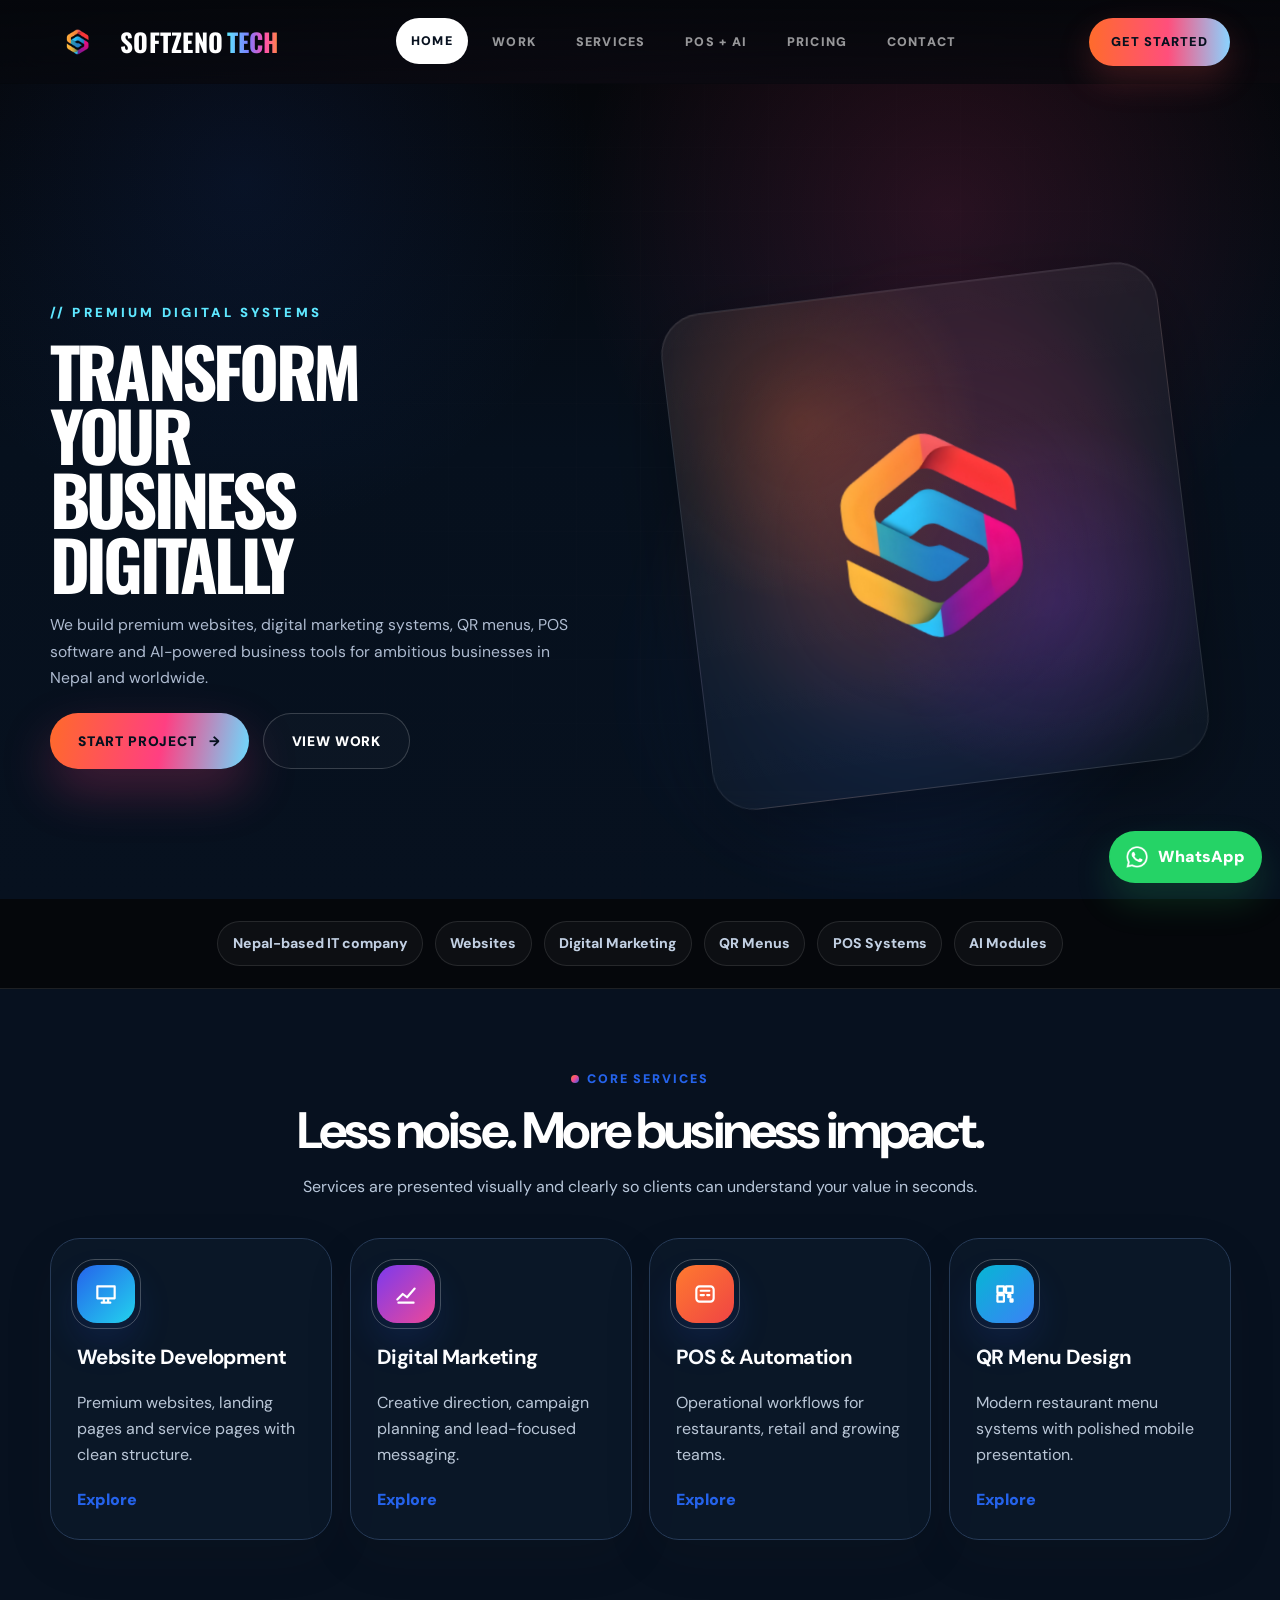
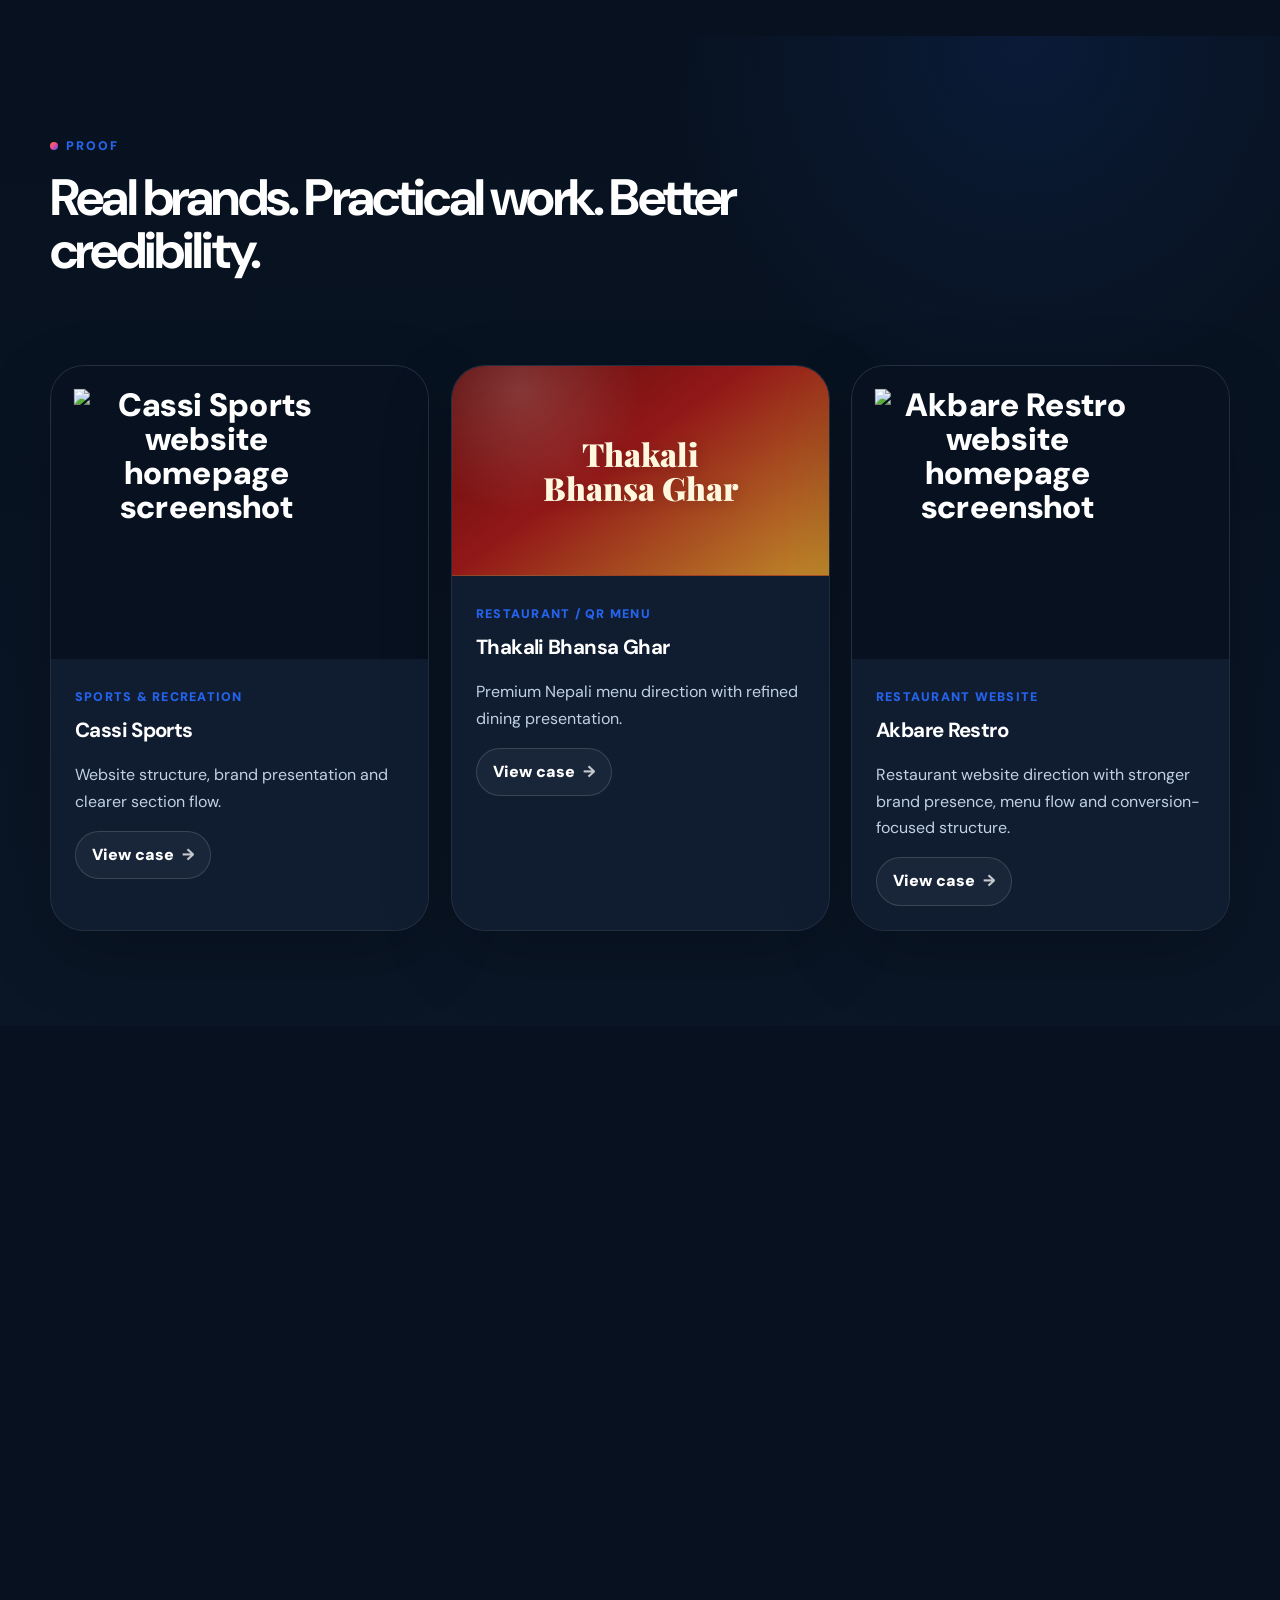
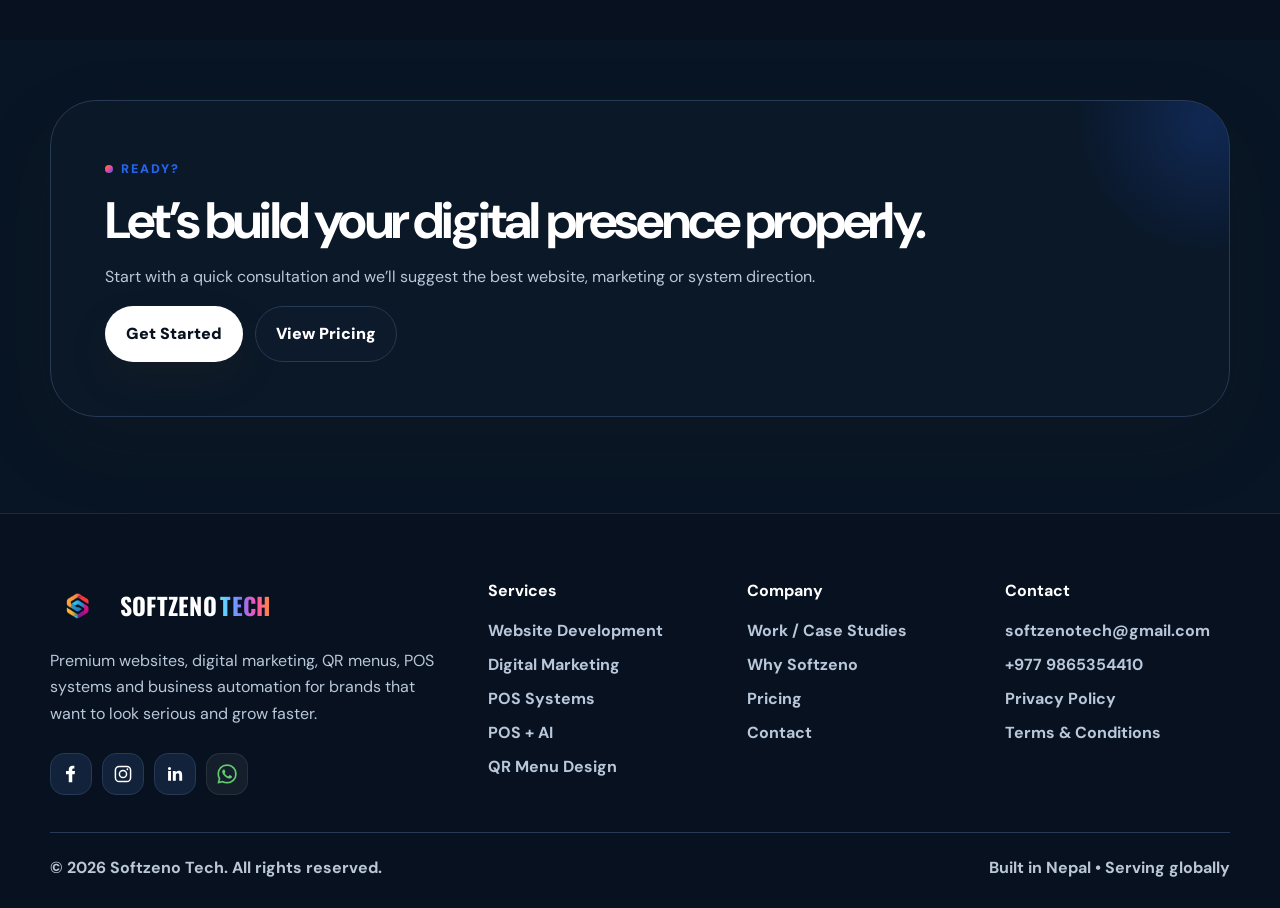
==== commit d57d30fb: "Add files via upload" ====
--- a/index.html
+++ b/index.html
@@ -1,5 +1,16 @@
 <!DOCTYPE html>
-<html lang="en">
+<!--
+  FILE NOTES: index.html
+  Project: Softzeno Tech website
+  Purpose: Static HTML page for the Softzeno Tech company website.
+  Structure:
+  - <head> contains SEO/meta, fonts and stylesheet links.
+  - <header> contains brand, navigation, theme toggle and mobile menu.
+  - <main> contains page-specific content sections.
+  - <footer> contains brand summary, links and contact details.
+  - script.js handles theme toggle, mobile menu, reveal animations, form behavior and small interactions.
+-->
+<html lang="en" data-theme="dark">
 <head>
   <meta charset="UTF-8" />
   <meta name="viewport" content="width=device-width, initial-scale=1.0" />
@@ -9,36 +20,33 @@
   <link rel="icon" href="assets/images/favicon.png" type="image/png" />
   <link rel="preconnect" href="https://fonts.googleapis.com" />
   <link rel="preconnect" href="https://fonts.gstatic.com" crossorigin />
-  <link href="https://fonts.googleapis.com/css2?family=DM+Sans:wght@400;500;600;700;800;900&family=Playfair+Display:wght@600;700;800&display=swap" rel="stylesheet" />
+  <link href="https://fonts.googleapis.com/css2?family=DM+Sans:wght@400;500;600;700;800;900&family=Playfair+Display:wght@600;700;800&family=Oswald:wght@600;700&display=swap" rel="stylesheet" />
   <link rel="stylesheet" href="styles.css" />
 </head>
-<body>
+<body class="dark-theme">
 
   <a class="skip-link" href="#main">Skip to content</a>
+  <!-- SITE HEADER: logo, navigation, theme toggle and mobile menu -->
   <header class="site-header">
     <div class="container nav-shell">
       <a class="brand" href="index.html" aria-label="Softzeno Tech home">
         <span class="brand-mark"><img src="assets/images/brand-icon.png" alt="Softzeno Tech logo" /></span>
-        <span class="brand-word"><span>Softzeno</span> <strong>Tech</strong></span>
+        <span class="brand-word"><span class="brand-soft">Softzeno</span> <strong>Tech</strong></span>
       </a>
 
       <nav class="nav-links" aria-label="Primary navigation">
+        <a href="index.html" class="active">Home</a>
+        <a href="work.html" class="">Work</a>
         <a href="services.html" class="">Services</a>
-<a href="work.html" class="">Work</a>
-<a href="why-us.html" class="">Why Us</a>
-<a href="pricing.html" class="">Pricing</a>
-<a href="contact.html" class="">Contact</a>
-        <a class="mobile-nav-cta" href="contact.html">Start a Project</a>
+        <a href="pos-ai.html" class="">POS + AI</a>
+        <a href="pricing.html" class="">Pricing</a>
+        <a href="contact.html" class="">Contact</a>
+        <a class="mobile-nav-cta" href="contact.html">Get Started</a>
       </nav>
 
+      
       <div class="nav-actions">
-        <button class="theme-toggle" type="button" aria-label="Switch theme" title="Toggle dark/light theme">
-          <span class="theme-icon">☾</span>
-        </button>
-        <a class="nav-whatsapp whatsapp-link" href="https://wa.me/9779865354410?text=Hi%20Softzeno%20Tech%2C%20I%20want%20to%20start%20a%20project." aria-label="Chat with Softzeno Tech on WhatsApp">
-          <img class="wa-icon" src="assets/icons/white.png" alt="" />
-          <span>WhatsApp</span>
-        </a>
+        <a class="nav-cta" href="contact.html">Get Started</a>
         <button class="menu-toggle" type="button" aria-label="Open navigation" aria-expanded="false">
           <span></span><span></span><span></span>
         </button>
@@ -46,74 +54,54 @@
     </div>
   </header>
 
+  <!-- MAIN CONTENT: landing hero, services, POS, proof, CTA and footer content -->
   <main id="main">
 
-<section class="hero-ranty">
-  <div class="hero-bg" aria-hidden="true"></div>
-  <div class="container hero-ranty-grid">
-    <div class="hero-left reveal">
-      <span class="kicker">Nepal-based digital studio</span>
-      <h1><span>BUILD</span><span>BRANDS</span><span>THAT WORK</span></h1>
-      <p class="hero-line">/ Websites • Marketing • POS • QR Systems /</p>
-      <div class="hero-buttons">
-        <a class="btn btn-dark" href="contact.html">Start</a>
-        <a class="btn btn-light" href="work.html">Cases</a>
-      </div>
-    </div>
-
-    <div class="hero-showcase reveal">
-      <div class="hero-card-main hero-tab-card" id="heroShowcaseCard">
-        <div class="pill-row hero-tabs" role="tablist" aria-label="Softzeno service showcase">
-          <button class="hero-tab active" type="button" data-tab="websites" aria-selected="true">Websites</button>
-          <button class="hero-tab" type="button" data-tab="marketing" aria-selected="false">Marketing</button>
-          <button class="hero-tab" type="button" data-tab="systems" aria-selected="false">Systems</button>
-        </div>
-
-        <div class="hero-card-topline">
-          <div>
-            <h2 id="heroCardTitle">Restaurant websites with premium clarity.</h2>
-            <p id="heroCardText">From menu flow to mobile-first customer experience.</p>
-          </div>
-          <div class="floating-logo hero-dynamic-logo">
-            <img id="heroCardLogo" src="assets/images/projects/akbare-restro.png" alt="Akbare Restro logo" />
-          </div>
-        </div>
-
-        <div class="product-window" id="heroProductWindow">
-          <div class="window-bar"><i></i><i></i><i></i><b id="heroCardLabel">Akbare Restro</b></div>
-          <div class="window-grid">
-            <div class="mini-metric"><strong id="metricOneValue">Premium</strong><span id="metricOneLabel">Restaurant website</span></div>
-            <div class="mini-metric"><strong id="metricTwoValue">Mobile</strong><span id="metricTwoLabel">Menu-first layout</span></div>
-            <div class="mini-metric wide"><strong id="heroHighlightTitle">Website + Menu + CTA Flow</strong><span id="heroHighlightText">A clean restaurant experience designed to help customers explore and take action.</span></div>
-          </div>
-        </div>
-      </div>
-    </div>
-  </div>
-
-  <div class="container hero-bottom-grid">
-    <article class="material-card reveal">
-      <span class="card-label">Premium build quality</span>
-      <h3>We craft digital foundations.</h3>
-      <p>Clean UI, strategic copy and polished responsive pages designed to look credible and convert better.</p>
-      <div class="layer-stack" aria-hidden="true"><span></span><span></span><span></span></div>
-    </article>
-    <article class="client-card reveal">
-      <span class="card-label">Response promise</span>
-      <div class="response-orb" aria-hidden="true"><span>ST</span><span>24</span></div>
-      <strong>Reply within 24 hours</strong>
-      <p>Most project enquiries get a clear, practical response within one business day.</p>
-      <a href="contact.html">Start a conversation</a>
-    </article>
-    <article class="comfort-card reveal">
-      <span class="card-label card-label-light">Integrated approach</span>
-      <h3>Design, growth and software working together.</h3>
-      <p>From website structure to marketing direction and custom systems, everything is shaped into one clear business journey.</p>
-      <a href="services.html">See services</a>
-    </article>
-  </div>
-</section>
-
+
+
+<!-- HERO SECTION: premium dark software-company first impression -->
+<section class="hero-transform" id="home">
+  <div class="hero-transform-glow" aria-hidden="true"></div>
+  <div class="container hero-transform-grid">
+    <div class="hero-transform-copy reveal">
+      <p class="hero-tech-label">// PREMIUM DIGITAL SYSTEMS</p>
+      <h1>
+        <span>TRANSFORM</span>
+        <span>YOUR</span>
+        <span>BUSINESS</span>
+        <span>DIGITALLY</span>
+      </h1>
+      <p class="hero-transform-subtitle">
+        We build premium websites, digital marketing systems, QR menus, POS software and AI-powered business tools for ambitious businesses in Nepal and worldwide.
+      </p>
+      <div class="hero-transform-actions">
+        <a class="tech-btn tech-btn-primary" href="contact.html">Start Project <span>→</span></a>
+        <a class="tech-btn tech-btn-outline" href="work.html">View Work</a>
+      </div>
+    </div>
+
+    <div class="hero-transform-visual reveal" aria-label="Softzeno Tech brand visual">
+      <div class="logo-orbit-card">
+        <img src="assets/images/brand-icon.png" alt="Softzeno Tech brand icon">
+      </div>
+    </div>
+  </div>
+</section>
+
+<!-- TRUST STRIP: quick proof of services and positioning -->
+<section class="dark-proof-strip">
+  <div class="container proof-strip-grid">
+    <span>Nepal-based IT company</span>
+    <span>Websites</span>
+    <span>Digital Marketing</span>
+    <span>QR Menus</span>
+    <span>POS Systems</span>
+    <span>AI Modules</span>
+  </div>
+</section>
+
+
+<!-- CORE SERVICES SECTION: visual cards for main service categories -->
 <section class="section compact-section">
   <div class="container section-heading center reveal">
     <span class="kicker">Core services</span>
@@ -155,12 +143,11 @@
       <span class="kicker">Proof</span>
       <h2>Real brands. Practical work. Better credibility.</h2>
     </div>
-    <p class="lead reveal">Use project proof instead of generic claims. These cards are ready for more logos, screenshots and links as you provide them.</p>
   </div>
 
   <div class="container proof-grid">
     <article class="proof-card reveal">
-      <div class="proof-media light"><img src="assets/images/projects/cassi-sports.png" alt="Cassi Sports logo" /></div>
+      <div class="proof-media screenshot-media"><img src="assets/images/projects/cassi-home-screenshot.webp" alt="Cassi Sports website homepage screenshot" loading="lazy" /></div>
       <div class="proof-content">
         <span>Sports & Recreation</span>
         <h3>Cassi Sports</h3>
@@ -178,7 +165,7 @@
       </div>
     </article>
       <article class="proof-card reveal">
-      <div class="proof-media light akbare-media"><img src="assets/images/projects/akbare-restro.png" alt="Akbare Restro logo" /></div>
+      <div class="proof-media screenshot-media akbare-shot"><img src="assets/images/projects/akbare-home-screenshot.webp" alt="Akbare Restro website homepage screenshot" loading="lazy" /></div>
       <div class="proof-content">
         <span>Restaurant Website</span>
         <h3>Akbare Restro</h3>
@@ -211,7 +198,7 @@
     <h2>Let’s build your digital presence properly.</h2>
     <p>Start with a quick consultation and we’ll suggest the best website, marketing or system direction.</p>
     <div class="hero-buttons">
-      <a class="btn btn-dark" href="contact.html">Start a Project</a>
+      <a class="btn btn-dark" href="contact.html">Get Started</a>
       <a class="btn btn-light" href="pricing.html">View Pricing</a>
     </div>
   </div>
@@ -219,12 +206,13 @@
 
   </main>
 
+  <!-- FOOTER: brand summary, service links, company links and contact info -->
   <footer class="footer">
     <div class="container footer-grid">
       <div class="footer-brand-block">
         <a class="brand" href="index.html">
           <span class="brand-mark"><img src="assets/images/brand-icon.png" alt="Softzeno Tech logo" /></span>
-          <span class="brand-word"><span>Softzeno</span> <strong>Tech</strong></span>
+          <span class="brand-word"><span class="brand-soft">Softzeno</span> <strong>Tech</strong></span>
         </a>
         <p>Premium websites, digital marketing, QR menus, POS systems and business automation for brands that want to look serious and grow faster.</p>
         <div class="socials" aria-label="Social links">
@@ -248,6 +236,7 @@
         <a href="services.html#web">Website Development</a>
         <a href="services.html#marketing">Digital Marketing</a>
         <a href="services.html#pos">POS Systems</a>
+        <a href="pos-ai.html">POS + AI</a>
         <a href="services.html#qr">QR Menu Design</a>
       </div>
 
--- a/styles.css
+++ b/styles.css
@@ -1,3 +1,25 @@
+/*
+  CSS FILE GUIDE — Softzeno Tech Website
+  ------------------------------------------------------------
+  This stylesheet controls the full visual system.
+
+  Main sections:
+  1. Design tokens / variables: colors, spacing, shadows, radius.
+  2. Base reset: global box sizing, body, links, typography.
+  3. Header/navigation: logo, nav links, theme toggle, mobile menu.
+  4. Homepage hero: bold creative landing area.
+  5. Quick services + POS system section.
+  6. Service cards, proof/case-study cards and pricing cards.
+  7. Contact form and footer.
+  8. Dark mode overrides.
+  9. Responsive breakpoints for tablet and mobile.
+  10. Final polish patches from client review.
+
+  Editing tip:
+  - Keep new section styles grouped with clear comments.
+  - Use variables where possible so dark/light mode stays consistent.
+*/
+
 
 :root{
   --bg:#f6f2ee;
@@ -2230,88 +2252,3775 @@
 }
 
 
-/* --- final brand hover + akbare background + readable hero font --- */
-
-/* Make the main header typography cleaner and easier to read */
-.hero-left h1,
-.page-hero h1 {
-  font-family: "DM Sans", system-ui, -apple-system, BlinkMacSystemFont, "Segoe UI", sans-serif !important;
+/* --- bold creative agency landing implementation --- */
+
+/* Header for the new bold landing direction */
+.site-header {
+  background: rgba(246, 242, 238, .94) !important;
+  border-bottom: 1px solid rgba(27, 23, 21, .10) !important;
+}
+
+body.dark-theme .site-header {
+  background: rgba(10, 11, 13, .96) !important;
+  border-bottom-color: rgba(255,255,255,.10) !important;
+}
+
+.nav-shell {
+  min-height: 82px;
+}
+
+.brand-mark {
+  background: linear-gradient(135deg, #ff6a2a, #ff375f) !important;
+  border-radius: 10px !important;
+  width: 38px !important;
+  height: 38px !important;
+  flex-basis: 38px !important;
+  padding: 7px !important;
+  box-shadow: none !important;
+}
+
+.brand-mark img {
+  width: 24px !important;
+  height: 24px !important;
+  object-fit: contain;
+}
+
+.brand-word {
+  font-family: "Oswald", "DM Sans", sans-serif;
+  text-transform: uppercase;
+  letter-spacing: .08em;
+  font-size: 1.24rem;
+  color: #111 !important;
+}
+
+.brand-word strong {
+  color: inherit !important;
+}
+
+body.dark-theme .brand-word {
+  color: #fff !important;
+}
+
+.nav-links a {
+  text-transform: uppercase;
+  letter-spacing: .12em;
+  font-size: .78rem;
+  font-weight: 800;
+  background: transparent !important;
+  color: rgba(27, 23, 21, .62) !important;
+}
+
+.nav-links a:hover,
+.nav-links a.active {
+  background: transparent !important;
+  color: #111 !important;
+}
+
+body.dark-theme .nav-links a {
+  color: rgba(255,255,255,.62) !important;
+}
+
+body.dark-theme .nav-links a:hover,
+body.dark-theme .nav-links a.active {
+  color: #fff !important;
+}
+
+.nav-whatsapp {
+  display: none !important;
+}
+
+.theme-toggle {
+  border-radius: 999px !important;
+}
+
+.menu-toggle {
+  border-radius: 14px !important;
+}
+
+/* Bold hero */
+.hero-bold {
+  position: relative;
+  min-height: calc(100vh - 82px);
+  display: grid;
+  align-items: center;
+  overflow: hidden;
+  background:
+    radial-gradient(circle at 50% 44%, rgba(255, 90, 46, .08), transparent 280px),
+    linear-gradient(180deg, #111214 0%, #07080a 100%);
+  color: #fff;
+  padding: 106px 0 98px;
+}
+
+.bold-noise {
+  position: absolute;
+  inset: 0;
+  opacity: .08;
+  background-image:
+    linear-gradient(rgba(255,255,255,.08) 1px, transparent 1px),
+    linear-gradient(90deg, rgba(255,255,255,.08) 1px, transparent 1px);
+  background-size: 48px 48px;
+  mask-image: radial-gradient(circle at center, #000, transparent 74%);
+  pointer-events: none;
+}
+
+.bold-ghost {
+  position: absolute;
+  font-family: "Oswald", "DM Sans", sans-serif;
+  font-size: clamp(7rem, 22vw, 24rem);
+  font-weight: 700;
+  line-height: .8;
+  color: rgba(255,255,255,.025);
+  letter-spacing: -.04em;
+  pointer-events: none;
+  user-select: none;
+}
+
+.ghost-left {
+  left: 8%;
+  top: 24%;
+}
+
+.ghost-right {
+  right: 8%;
+  bottom: 18%;
+}
+
+.bold-hero-inner {
+  position: relative;
+  z-index: 2;
+  text-align: center;
+}
+
+.bold-hero-copy {
+  max-width: 980px;
+  margin-inline: auto;
+}
+
+.bold-eyebrow {
+  color: #ff6a2a;
+  text-transform: uppercase;
+  letter-spacing: .42em;
+  font-size: .78rem;
+  font-weight: 900;
+  margin-bottom: 28px;
+  position: relative;
+}
+
+.bold-eyebrow::after {
+  content: "";
+  display: block;
+  width: 38px;
+  height: 2px;
+  margin: 14px auto 0;
+  background: linear-gradient(90deg, #ff6a2a, #ff3f72);
+}
+
+.bold-title {
+  margin: 0;
+  display: grid;
+  justify-items: center;
+  gap: .02em;
+  font-family: "Oswald", "DM Sans", sans-serif !important;
+  line-height: .86 !important;
+  letter-spacing: -.045em !important;
+  color: #fff;
+}
+
+.bold-title span {
+  display: block;
+  font-size: clamp(5.2rem, 10vw, 11rem);
+  font-weight: 700;
+  text-transform: uppercase;
+  color: #f8f1e8;
+  text-shadow: 0 1px 0 rgba(255,255,255,.16);
+}
+
+.bold-title em {
+  display: block;
+  font-family: "Playfair Display", Georgia, serif;
+  font-size: clamp(5.2rem, 10.5vw, 11.5rem);
+  line-height: .74;
+  font-weight: 800;
+  font-style: italic;
+  letter-spacing: -.08em;
+  background: linear-gradient(110deg, #ff6a2a 8%, #ff462f 48%, #ff3f82 92%);
+  -webkit-background-clip: text;
+  background-clip: text;
+  color: transparent;
+  margin: -.02em 0 .03em;
+}
+
+.accent-dot {
+  display: inline !important;
+  color: #ff4b3a !important;
+  font-size: inherit !important;
+}
+
+.bold-subtitle {
+  color: rgba(255,255,255,.72);
+  max-width: 560px;
+  margin: 28px auto 0;
+  font-size: 1.1rem;
+  line-height: 1.75;
+}
+
+.bold-actions {
+  margin-top: 34px;
+  display: flex;
+  justify-content: center;
+  gap: 16px;
+  flex-wrap: wrap;
+}
+
+.btn-bold {
+  min-height: 58px;
+  min-width: 210px;
+  border-radius: 999px;
+  display: inline-flex;
+  align-items: center;
+  justify-content: center;
+  gap: 12px;
+  text-transform: uppercase;
+  letter-spacing: .04em;
+  font-size: .9rem;
+  font-weight: 900;
+  transition: transform .25s var(--ease), box-shadow .25s var(--ease), border-color .25s var(--ease), background .25s var(--ease);
+}
+
+.btn-bold:hover {
+  transform: translateY(-3px);
+}
+
+.btn-bold.primary {
+  background: linear-gradient(135deg, #ff6a2a, #ff3f82);
+  color: #fff;
+  box-shadow: 0 22px 42px rgba(255, 78, 66, .25);
+}
+
+.btn-bold.outline {
+  color: #fff;
+  border: 1px solid rgba(255,255,255,.24);
+  background: rgba(255,255,255,.025);
+}
+
+.btn-bold.outline:hover {
+  border-color: rgba(255,255,255,.42);
+  background: rgba(255,255,255,.07);
+}
+
+.btn-bold img {
+  width: 20px;
+  height: 20px;
+  object-fit: contain;
+}
+
+/* Next-section preview */
+.quick-services {
+  background: #f8f3ec;
+  color: #111;
+  padding: 46px 0;
+  border-bottom: 1px solid rgba(27,23,21,.08);
+}
+
+.quick-services-grid {
+  display: grid;
+  grid-template-columns: 1.15fr 1fr 1fr 1.05fr;
+  gap: 28px;
+  align-items: center;
+}
+
+.quick-services-head span {
+  display: block;
+  color: #ff5a2e;
+  text-transform: uppercase;
+  letter-spacing: .18em;
+  font-size: .74rem;
+  font-weight: 900;
+  margin-bottom: 10px;
+}
+
+.quick-services-head h2 {
+  font-family: "DM Sans", system-ui, sans-serif;
+  color: #111;
+  font-size: clamp(1.55rem, 2.2vw, 2.2rem);
+  line-height: 1.05;
+  letter-spacing: -.055em;
+  margin: 0;
+}
+
+.quick-item {
+  display: flex;
+  gap: 15px;
+  align-items: center;
+  min-height: 82px;
+  padding-left: 26px;
+  border-left: 1px solid rgba(17,17,17,.12);
+}
+
+.quick-icon {
+  width: 54px;
+  height: 54px;
+  border-radius: 50%;
+  display: grid;
+  place-items: center;
+  color: #ff5a2e;
+  border: 2px solid rgba(255,90,46,.20);
+  font-weight: 900;
+  flex: 0 0 54px;
+}
+
+.quick-item h3 {
+  margin: 0 0 4px;
+  color: #111;
+  font-size: 1.05rem;
+}
+
+.quick-item p {
+  margin: 0;
+  color: #5f6470;
+  font-size: .94rem;
+}
+
+/* Light theme version */
+body:not(.dark-theme) .hero-bold {
+  background:
+    radial-gradient(circle at 50% 42%, rgba(255, 90, 46, .13), transparent 300px),
+    linear-gradient(180deg, #f8f3ec 0%, #fffaf3 100%);
+  color: #111;
+}
+
+body:not(.dark-theme) .bold-ghost {
+  color: rgba(17,17,17,.035);
+}
+
+body:not(.dark-theme) .bold-title span {
+  color: #111;
+  text-shadow: none;
+}
+
+body:not(.dark-theme) .bold-subtitle {
+  color: rgba(17,17,17,.68);
+}
+
+body:not(.dark-theme) .btn-bold.outline {
+  color: #111;
+  border-color: rgba(17,17,17,.22);
+  background: transparent;
+}
+
+body:not(.dark-theme) .btn-bold.outline:hover {
+  background: rgba(17,17,17,.045);
+}
+
+body.dark-theme .quick-services {
+  background: #0d1117;
+  border-color: rgba(255,255,255,.08);
+}
+
+body.dark-theme .quick-services-head h2,
+body.dark-theme .quick-item h3 {
+  color: #fff;
+}
+
+body.dark-theme .quick-item {
+  border-left-color: rgba(255,255,255,.12);
+}
+
+body.dark-theme .quick-item p {
+  color: #bac7d7;
+}
+
+/* Responsive */
+@media(max-width: 980px) {
+  .quick-services-grid {
+    grid-template-columns: 1fr 1fr;
+  }
+
+  .quick-services-head {
+    grid-column: 1 / -1;
+  }
+}
+
+@media(max-width: 820px) {
+  .site-header {
+    background: rgba(246,242,238,.97) !important;
+    backdrop-filter: blur(14px) !important;
+  }
+
+  body.dark-theme .site-header {
+    background: rgba(10,11,13,.97) !important;
+  }
+
+  .nav-shell {
+    min-height: 72px !important;
+  }
+
+  .nav-whatsapp {
+    display: none !important;
+  }
+
+  .theme-toggle,
+  .menu-toggle {
+    width: 42px !important;
+    height: 42px !important;
+    border-radius: 13px !important;
+  }
+
+  .hero-bold {
+    min-height: auto;
+    padding: 74px 0 66px;
+  }
+
+  .bold-eyebrow {
+    font-size: .66rem;
+    letter-spacing: .28em;
+    margin-bottom: 22px;
+  }
+
+  .bold-title span {
+    font-size: clamp(3.2rem, 16vw, 6.2rem);
+  }
+
+  .bold-title em {
+    font-size: clamp(3.4rem, 18vw, 6.4rem);
+  }
+
+  .bold-subtitle {
+    font-size: 1rem;
+    max-width: 420px;
+    margin-top: 24px;
+  }
+
+  .bold-actions {
+    display: grid;
+    grid-template-columns: 1fr;
+    gap: 12px;
+    max-width: 440px;
+    margin-inline: auto;
+    margin-top: 28px;
+  }
+
+  .btn-bold {
+    width: 100%;
+    min-height: 56px;
+  }
+
+  .quick-services {
+    padding: 38px 0;
+  }
+
+  .quick-services-grid {
+    grid-template-columns: 1fr;
+    gap: 16px;
+  }
+
+  .quick-item {
+    border-left: 0;
+    border-top: 1px solid rgba(17,17,17,.10);
+    padding: 18px 0 0;
+  }
+
+  body.dark-theme .quick-item {
+    border-top-color: rgba(255,255,255,.10);
+  }
+}
+
+@media(max-width: 520px) {
+  .brand-word {
+    font-size: .95rem !important;
+    letter-spacing: .06em;
+  }
+
+  .brand-mark {
+    width: 34px !important;
+    height: 34px !important;
+    flex-basis: 34px !important;
+    padding: 6px !important;
+  }
+
+  .brand-mark img {
+    width: 22px !important;
+    height: 22px !important;
+  }
+
+  .hero-bold {
+    padding: 60px 0 54px;
+  }
+
+  .bold-title {
+    gap: .05em;
+  }
+
+  .bold-title span {
+    font-size: clamp(2.85rem, 15vw, 4.3rem);
+  }
+
+  .bold-title em {
+    font-size: clamp(3rem, 17vw, 4.8rem);
+  }
+
+  .bold-subtitle {
+    font-size: .96rem;
+  }
+}
+
+
+/* --- final nav pricing + plain logo + brand color text patch --- */
+
+/* Header/footer: logo only, no colored background box */
+.brand-mark,
+.footer .brand-mark {
+  background: transparent !important;
+  border: 0 !important;
+  box-shadow: none !important;
+  padding: 0 !important;
+  border-radius: 0 !important;
+  width: 44px !important;
+  height: 44px !important;
+  flex: 0 0 44px !important;
+}
+
+.brand-mark img,
+.footer .brand-mark img {
+  width: 36px !important;
+  height: 36px !important;
+  object-fit: contain !important;
+}
+
+/* Brand text using Softzeno logo-inspired colors */
+.brand-word {
+  font-family: "Oswald", "DM Sans", sans-serif !important;
+  text-transform: uppercase;
+  letter-spacing: .08em;
+  color: #111 !important;
+  display: inline-flex;
+  align-items: baseline;
+  gap: .38em;
+}
+
+.brand-word .brand-soft {
+  color: #111 !important;
+}
+
+.brand-word strong {
+  color: #2563eb !important;
+  background: linear-gradient(90deg, #2563eb 0%, #7c3aed 38%, #ec4899 68%, #ff6a2a 100%);
+  -webkit-background-clip: text;
+  background-clip: text;
+  color: transparent !important;
+}
+
+body.dark-theme .brand-word .brand-soft {
+  color: #ffffff !important;
+}
+
+body.dark-theme .brand-word strong {
+  background: linear-gradient(90deg, #5ee7ff 0%, #7c7cff 42%, #ff4fb3 72%, #ff8a3d 100%);
+  -webkit-background-clip: text;
+  background-clip: text;
+  color: transparent !important;
+}
+
+/* Add Pricing/Home and make current page obvious */
+.nav-links a {
+  position: relative;
+  color: rgba(27,23,21,.58) !important;
+}
+
+.nav-links a:hover {
+  color: #111 !important;
+}
+
+.nav-links a.active {
+  color: #111 !important;
   font-weight: 900 !important;
-  letter-spacing: -0.07em !important;
-  line-height: 0.92 !important;
-}
-
-.hero-left h1 {
-  font-size: clamp(3.8rem, 9vw, 8rem) !important;
-}
-
-.page-hero h1 {
-  letter-spacing: -0.06em !important;
-  line-height: 0.95 !important;
-}
-
-/* Footer social hover colors */
-.socials a {
-  transition: transform .22s var(--ease), background .22s var(--ease), border-color .22s var(--ease), box-shadow .22s var(--ease), color .22s var(--ease), filter .22s var(--ease);
-}
-
-.socials a:hover {
+}
+
+.nav-links a.active::after {
+  content: "";
+  position: absolute;
+  left: 50%;
+  bottom: -11px;
+  width: 28px;
+  height: 3px;
+  transform: translateX(-50%);
+  border-radius: 999px;
+  background: linear-gradient(90deg, #ff6a2a, #ff3f82);
+}
+
+body.dark-theme .nav-links a {
+  color: rgba(255,255,255,.58) !important;
+}
+
+body.dark-theme .nav-links a:hover,
+body.dark-theme .nav-links a.active {
+  color: #ffffff !important;
+}
+
+body.dark-theme .nav-links a.active::after {
+  background: linear-gradient(90deg, #ff6a2a, #ff3f82);
+}
+
+@media (max-width: 820px) {
+  .brand-mark {
+    width: 38px !important;
+    height: 38px !important;
+    flex-basis: 38px !important;
+  }
+
+  .brand-mark img {
+    width: 32px !important;
+    height: 32px !important;
+  }
+
+  .nav-links a.active::after {
+    display: none;
+  }
+}
+
+@media (max-width: 520px) {
+  .brand-mark {
+    width: 34px !important;
+    height: 34px !important;
+    flex-basis: 34px !important;
+  }
+
+  .brand-mark img {
+    width: 30px !important;
+    height: 30px !important;
+  }
+}
+
+
+/* --- final polish: cleaner ghost, active nav pill, premium pricing buttons --- */
+
+/* 1) Reduce the noisy background text on the landing hero */
+.bold-ghost {
+  opacity: .45 !important;
+  filter: blur(.2px);
+}
+
+body.dark-theme .bold-ghost {
+  color: rgba(255,255,255,.014) !important;
+  opacity: .52 !important;
+}
+
+body:not(.dark-theme) .bold-ghost {
+  color: rgba(17,17,17,.018) !important;
+  opacity: .42 !important;
+}
+
+.bold-noise {
+  opacity: .035 !important;
+}
+
+/* 2) Keep a premium selected button background in navbar */
+.nav-links a {
+  border-radius: 999px !important;
+  padding: .62rem 1rem !important;
+  transition: background .22s var(--ease), color .22s var(--ease), box-shadow .22s var(--ease), transform .22s var(--ease);
+}
+
+.nav-links a:hover {
+  transform: translateY(-1px);
+}
+
+.nav-links a.active {
+  background: #111111 !important;
+  color: #ffffff !important;
+  box-shadow: 0 14px 28px rgba(17,17,17,.12);
+}
+
+.nav-links a.active::after {
+  display: none !important;
+}
+
+body.dark-theme .nav-links a.active {
+  background: #ffffff !important;
+  color: #07111f !important;
+  box-shadow: 0 14px 28px rgba(255,255,255,.08);
+}
+
+body.dark-theme .nav-links a:hover:not(.active) {
+  background: rgba(255,255,255,.08) !important;
+  color: #ffffff !important;
+}
+
+body:not(.dark-theme) .nav-links a:hover:not(.active) {
+  background: rgba(17,17,17,.06) !important;
+  color: #111111 !important;
+}
+
+/* 3) Premium pricing buttons + clear hover in light/dark mode */
+.price-card .btn,
+.price-card a.btn,
+.price-card button.btn {
+  position: relative;
+  isolation: isolate;
+  overflow: hidden;
+  min-height: 54px;
+  border-radius: 999px !important;
+  border: 1px solid rgba(27,23,21,.14) !important;
+  background: rgba(255,255,255,.72) !important;
+  color: #111111 !important;
+  font-weight: 900;
+  box-shadow: 0 12px 28px rgba(17,17,17,.05);
+}
+
+.price-card .btn::before,
+.price-card a.btn::before,
+.price-card button.btn::before {
+  content: "";
+  position: absolute;
+  inset: 0;
+  z-index: -1;
+  opacity: 0;
+  background: linear-gradient(135deg, #ff6a2a, #ff3f82);
+  transition: opacity .25s var(--ease);
+}
+
+.price-card .btn:hover,
+.price-card a.btn:hover,
+.price-card button.btn:hover {
+  color: #ffffff !important;
+  border-color: transparent !important;
   transform: translateY(-3px);
-}
-
-.socials a[aria-label="Facebook"]:hover {
-  background: #1877F2 !important;
-  border-color: #1877F2 !important;
+  box-shadow: 0 18px 38px rgba(255,79,103,.20);
+}
+
+.price-card .btn:hover::before,
+.price-card a.btn:hover::before,
+.price-card button.btn:hover::before {
+  opacity: 1;
+}
+
+.price-card.featured .btn,
+.price-card.featured a.btn,
+.price-card.featured button.btn {
+  background: linear-gradient(135deg, #3d2b22, #241914) !important;
   color: #ffffff !important;
-  box-shadow: 0 14px 28px rgba(24, 119, 242, 0.28);
-}
-
-.socials a[aria-label="Instagram"]:hover {
-  background: linear-gradient(135deg, #F58529 0%, #FEDA77 22%, #DD2A7B 55%, #8134AF 78%, #515BD4 100%) !important;
   border-color: transparent !important;
+}
+
+.price-card.featured .btn:hover,
+.price-card.featured a.btn:hover,
+.price-card.featured button.btn:hover {
+  background: linear-gradient(135deg, #ff6a2a, #ff3f82) !important;
   color: #ffffff !important;
-  box-shadow: 0 14px 28px rgba(221, 42, 123, 0.22);
-}
-
-.socials a[aria-label="LinkedIn"]:hover {
-  background: #0A66C2 !important;
-  border-color: #0A66C2 !important;
+}
+
+body.dark-theme .price-card .btn,
+body.dark-theme .price-card a.btn,
+body.dark-theme .price-card button.btn {
+  background: rgba(255,255,255,.06) !important;
   color: #ffffff !important;
-  box-shadow: 0 14px 28px rgba(10, 102, 194, 0.24);
-}
-
-.socials a.whatsapp-social:hover,
-.socials a[aria-label="WhatsApp"]:hover {
-  background: #25D366 !important;
-  border-color: #25D366 !important;
-  box-shadow: 0 14px 28px rgba(37, 211, 102, 0.28);
-}
-
-.socials a.whatsapp-social:hover .footer-whatsapp-icon {
-  filter: brightness(0) invert(1);
-}
-
-/* Akbare branding background */
-.hero-tab-card[data-showcase="websites"] .hero-dynamic-logo {
-  background: linear-gradient(145deg, #6e0f13, #991417 72%, #b4191d 100%) !important;
-  box-shadow: 0 18px 34px rgba(109, 15, 19, 0.22) !important;
-}
-
-.proof-media.akbare-media {
-  background: linear-gradient(145deg, #6e0f13, #971417 72%, #b4191d 100%) !important;
-}
-
-.proof-media.akbare-media img,
-.hero-tab-card[data-showcase="websites"] .hero-dynamic-logo img {
+  border-color: rgba(255,255,255,.14) !important;
+  box-shadow: none;
+}
+
+body.dark-theme .price-card .btn:hover,
+body.dark-theme .price-card a.btn:hover,
+body.dark-theme .price-card button.btn:hover {
+  color: #ffffff !important;
+  border-color: transparent !important;
+  box-shadow: 0 18px 38px rgba(255,79,103,.20);
+}
+
+body.dark-theme .price-card.featured .btn,
+body.dark-theme .price-card.featured a.btn,
+body.dark-theme .price-card.featured button.btn {
+  background: #ffffff !important;
+  color: #07111f !important;
+}
+
+body.dark-theme .price-card.featured .btn:hover,
+body.dark-theme .price-card.featured a.btn:hover,
+body.dark-theme .price-card.featured button.btn:hover {
+  color: #ffffff !important;
+}
+
+/* 4) Make dark mode proof/work sections properly dark, not grey */
+body.dark-theme .proof-section,
+body.dark-theme section.proof-section {
+  background:
+    radial-gradient(circle at 80% 0%, rgba(37,99,235,.12), transparent 360px),
+    linear-gradient(180deg, #07111f 0%, #0a1626 100%) !important;
+}
+
+body.dark-theme .proof-card {
+  background: #101d31 !important;
+  border-color: rgba(255,255,255,.08) !important;
+}
+
+body.dark-theme .proof-content {
+  background: #101d31 !important;
+}
+
+body.dark-theme .proof-content h3 {
+  color: #ffffff !important;
+}
+
+body.dark-theme .proof-content p {
+  color: #c2d0e3 !important;
+}
+
+body.dark-theme .proof-content a {
+  color: #ffffff !important;
+}
+
+/* 5) Safer nav layout after adding Home + Pricing */
+@media (min-width: 821px) {
+  .nav-links {
+    gap: 10px !important;
+  }
+
+  .nav-links a {
+    font-size: .72rem !important;
+    letter-spacing: .10em !important;
+  }
+}
+
+@media (max-width: 820px) {
+  .nav-links a.active {
+    background: #111111 !important;
+    color: #ffffff !important;
+  }
+
+  body.dark-theme .nav-links a.active {
+    background: #ffffff !important;
+    color: #07111f !important;
+  }
+}
+
+
+/* --- client fixes: work buttons, contact buttons, gold thakali, transitions --- */
+
+/* Smooth page transitions */
+html.page-ready body {
+  opacity: 1;
+  transform: none;
+  transition: opacity .22s ease, transform .22s ease;
+}
+
+body.page-leaving {
+  opacity: 0;
+  transform: translateY(6px);
+}
+
+/* Remove any duplicated brand spacing side effects */
+.brand {
+  align-items: center;
+}
+
+.brand-word {
+  white-space: nowrap;
+}
+
+/* Traditional Nepali gold style for Thakali cards in home + work */
+.proof-media.thakali {
+  background:
+    radial-gradient(circle at 18% 12%, rgba(255,255,255,.30), transparent 120px),
+    linear-gradient(145deg, #7a1111 0%, #a51f1f 42%, #d7a13d 100%) !important;
+  color: #fff8df !important;
+  text-shadow: 0 2px 14px rgba(70, 20, 0, .24);
+  border-bottom: 1px solid rgba(215,161,61,.30);
+}
+
+body.dark-theme .proof-media.thakali {
+  background:
+    radial-gradient(circle at 18% 12%, rgba(255,255,255,.16), transparent 120px),
+    linear-gradient(145deg, #5c0b0b 0%, #921818 44%, #c08a2a 100%) !important;
+}
+
+/* Premium hover buttons for proof/work cards */
+.proof-content a {
+  display: inline-flex;
+  align-items: center;
+  justify-content: center;
+  gap: 8px;
+  min-height: 42px;
+  padding: .62rem 1rem;
+  border-radius: 999px;
+  border: 1px solid rgba(27,23,21,.16);
+  color: #111 !important;
+  text-decoration: none !important;
+  font-weight: 900;
+  transition: transform .22s var(--ease), box-shadow .22s var(--ease), color .22s var(--ease), border-color .22s var(--ease), background .22s var(--ease);
+}
+
+.proof-content a::after {
+  content: "→";
+  font-weight: 900;
+  opacity: .75;
+  transition: transform .22s var(--ease);
+}
+
+.proof-content a:hover {
+  transform: translateY(-2px);
+  color: #fff !important;
+  border-color: transparent;
+  background: linear-gradient(135deg, #ff6a2a, #ff3f82);
+  box-shadow: 0 16px 28px rgba(255, 79, 103, .20);
+}
+
+.proof-content a:hover::after {
+  transform: translateX(3px);
+}
+
+body.dark-theme .proof-content a {
+  color: #fff !important;
+  border-color: rgba(255,255,255,.14);
+  background: rgba(255,255,255,.04);
+}
+
+body.dark-theme .proof-content a:hover {
+  color: #fff !important;
+  border-color: transparent;
+  background: linear-gradient(135deg, #ff6a2a, #ff3f82);
+}
+
+.proof-actions {
+  display: flex;
+  flex-wrap: wrap;
+  gap: 10px;
+  margin-top: 18px;
+}
+
+.proof-actions a {
+  margin: 0;
+}
+
+/* Contact methods as real premium buttons */
+.contact-methods a {
+  position: relative;
+  overflow: hidden;
+  transition: transform .22s var(--ease), box-shadow .22s var(--ease), background .22s var(--ease), border-color .22s var(--ease);
+}
+
+.contact-methods a::after {
+  content: "→";
+  margin-left: auto;
+  opacity: .55;
+  transition: transform .22s var(--ease), opacity .22s var(--ease);
+}
+
+.contact-methods a:hover {
+  transform: translateY(-3px);
+  background: rgba(255,255,255,.09) !important;
+  border-color: rgba(255,255,255,.22) !important;
+  box-shadow: 0 18px 38px rgba(0,0,0,.14);
+}
+
+.contact-methods a:hover::after {
+  transform: translateX(4px);
+  opacity: 1;
+}
+
+.contact-methods a[href^="mailto:"]:hover {
+  background: linear-gradient(135deg, rgba(37,99,235,.20), rgba(37,99,235,.08)) !important;
+}
+
+.contact-methods a[href^="tel:"]:hover {
+  background: linear-gradient(135deg, rgba(14,165,233,.20), rgba(14,165,233,.08)) !important;
+}
+
+.contact-methods a[href*="wa.me"]:hover {
+  background: linear-gradient(135deg, rgba(37,211,102,.25), rgba(37,211,102,.09)) !important;
+}
+
+/* Premium form submit button */
+.contact-form button[type="submit"],
+.contact-form .btn-dark {
+  position: relative;
+  overflow: hidden;
+  border: 0 !important;
+  background: linear-gradient(135deg, #3d2b22, #241914) !important;
+  color: #ffffff !important;
+  box-shadow: 0 18px 34px rgba(61,43,34,.16);
+  transition: transform .22s var(--ease), box-shadow .22s var(--ease), background .22s var(--ease);
+}
+
+.contact-form button[type="submit"]::before,
+.contact-form .btn-dark::before {
+  content: "";
+  position: absolute;
+  inset: 0;
+  background: linear-gradient(135deg, #ff6a2a, #ff3f82);
+  opacity: 0;
+  transition: opacity .22s var(--ease);
+}
+
+.contact-form button[type="submit"]:hover,
+.contact-form .btn-dark:hover {
+  transform: translateY(-3px);
+  box-shadow: 0 22px 42px rgba(255, 79, 103, .22);
+}
+
+.contact-form button[type="submit"]:hover::before,
+.contact-form .btn-dark:hover::before {
+  opacity: 1;
+}
+
+.contact-form button[type="submit"] *,
+.contact-form .btn-dark * {
+  position: relative;
+  z-index: 1;
+}
+
+.contact-form button[type="submit"] {
+  isolation: isolate;
+}
+
+.contact-form button[type="submit"]::after {
+  content: " →";
+  position: relative;
+  z-index: 1;
+}
+
+/* Keep form text readable in light contact form */
+.contact-form .form-status a {
+  color: #2563eb;
+  font-weight: 900;
+}
+
+@media (max-width: 820px) {
+  .proof-grid {
+    gap: 18px;
+  }
+
+  .proof-content a {
+    width: max-content;
+    max-width: 100%;
+  }
+
+  .contact-methods a {
+    min-height: 58px;
+  }
+}
+
+@media (prefers-reduced-motion: reduce) {
+  html.page-ready body,
+  body.page-leaving {
+    transition: none !important;
+    transform: none !important;
+  }
+}
+
+
+/* --- final cleanup: visible currency, clean submit, remove proof lead gap --- */
+
+/* Remove empty space where the proof paragraph was removed */
+.split-heading {
+  grid-template-columns: 1fr !important;
+  gap: 0 !important;
+}
+
+.split-heading .section-heading {
+  max-width: 820px;
+}
+
+.split-heading .lead {
+  display: none !important;
+}
+
+/* Make currency switch look like a visible button group */
+.budget-label-row {
+  align-items: center !important;
+}
+
+.budget-currency-switch {
+  display: inline-flex !important;
+  align-items: center;
+  gap: 6px !important;
+  padding: 5px !important;
+  border-radius: 999px !important;
+  background: #f3f0ea !important;
+  border: 1px solid rgba(27, 23, 21, .16) !important;
+  box-shadow: inset 0 1px 0 rgba(255,255,255,.75);
+}
+
+.budget-currency-btn {
+  min-width: 56px !important;
+  min-height: 34px !important;
+  padding: .42rem .72rem !important;
+  border-radius: 999px !important;
+  border: 0 !important;
+  background: transparent !important;
+  color: #5f6470 !important;
+  font-size: .78rem !important;
+  font-weight: 900 !important;
+  cursor: pointer;
+}
+
+.budget-currency-btn:hover {
+  background: rgba(17,17,17,.06) !important;
+  color: #111111 !important;
+}
+
+.budget-currency-btn.active {
+  background: #111111 !important;
+  color: #ffffff !important;
+  box-shadow: 0 8px 18px rgba(17,17,17,.14);
+}
+
+body.dark-theme .budget-currency-switch {
+  background: #0f1f35 !important;
+  border-color: rgba(255,255,255,.16) !important;
+  box-shadow: none;
+}
+
+body.dark-theme .budget-currency-btn {
+  color: #b9c7da !important;
+}
+
+body.dark-theme .budget-currency-btn:hover {
+  background: rgba(255,255,255,.08) !important;
+  color: #ffffff !important;
+}
+
+body.dark-theme .budget-currency-btn.active {
+  background: #ffffff !important;
+  color: #07111f !important;
+}
+
+/* Fix Send Inquiry text and arrow merging */
+.contact-form .send-btn {
+  display: inline-flex !important;
+  align-items: center !important;
+  justify-content: center !important;
+  gap: 10px !important;
+  line-height: 1 !important;
+}
+
+.contact-form .send-btn::after {
+  content: none !important;
+}
+
+.contact-form .send-btn span {
+  position: relative;
+  z-index: 2;
+  display: inline-flex;
+  align-items: center;
+}
+
+.contact-form .send-btn .btn-arrow {
+  font-size: 1.15rem;
+  line-height: 1;
+  transition: transform .22s var(--ease);
+}
+
+.contact-form .send-btn:hover .btn-arrow {
+  transform: translateX(4px);
+}
+
+@media(max-width: 820px) {
+  .budget-label-row {
+    flex-direction: column;
+    align-items: flex-start !important;
+  }
+
+  .budget-currency-switch {
+    width: 100%;
+  }
+
+  .budget-currency-btn {
+    flex: 1;
+  }
+}
+
+
+/* --- dedicated POS system homepage section --- */
+/*
+  POS SYSTEM SECTION
+  Purpose:
+  - Adds a dedicated premium section for Softzeno POS.
+  - Shows that Softzeno Tech can build billing, inventory,
+    QR menu, reporting and automation systems.
+*/
+.pos-system-section {
+  position: relative;
+  overflow: hidden;
+  padding: clamp(72px, 9vw, 128px) 0;
+  background:
+    radial-gradient(circle at 82% 12%, rgba(37,99,235,.10), transparent 360px),
+    linear-gradient(180deg, #fffaf3 0%, #f8f3ec 100%);
+  border-top: 1px solid rgba(27,23,21,.08);
+  border-bottom: 1px solid rgba(27,23,21,.08);
+}
+
+.pos-system-grid {
+  display: grid;
+  grid-template-columns: minmax(0, 1.05fr) minmax(380px, .95fr);
+  gap: clamp(34px, 6vw, 88px);
+  align-items: center;
+}
+
+.pos-copy h2 {
+  margin: 0;
+  max-width: 780px;
+  font-family: "DM Sans", system-ui, sans-serif;
+  font-size: clamp(2.5rem, 5.2vw, 5.8rem);
+  line-height: .94;
+  letter-spacing: -.075em;
+  color: #111;
+}
+
+.pos-copy > p {
+  margin: 24px 0 0;
+  max-width: 650px;
+  color: #5f6470;
+  font-size: 1.12rem;
+  line-height: 1.8;
+}
+
+.pos-feature-list {
+  display: grid;
+  grid-template-columns: repeat(2, minmax(0, 1fr));
+  gap: 14px;
+  margin: 34px 0;
+}
+
+.pos-feature-list div {
+  padding: 18px;
+  border-radius: 22px;
+  background: rgba(255,255,255,.72);
+  border: 1px solid rgba(27,23,21,.08);
+  box-shadow: 0 14px 34px rgba(17,17,17,.04);
+}
+
+.pos-feature-list strong {
+  display: block;
+  color: #111;
+  font-size: 1rem;
+  margin-bottom: 6px;
+}
+
+.pos-feature-list span {
+  display: block;
+  color: #667085;
+  line-height: 1.55;
+  font-size: .95rem;
+}
+
+.pos-actions {
+  display: flex;
+  gap: 14px;
+  flex-wrap: wrap;
+}
+
+.pos-outline {
+  color: #111 !important;
+  border-color: rgba(17,17,17,.18) !important;
+}
+
+.pos-dashboard {
+  position: relative;
+  border-radius: 38px;
+  padding: 26px;
+  background:
+    radial-gradient(circle at top right, rgba(255,63,130,.20), transparent 260px),
+    linear-gradient(180deg, #081a31 0%, #08111f 100%);
+  color: #fff;
+  border: 1px solid rgba(255,255,255,.08);
+  box-shadow: 0 34px 90px rgba(8, 17, 31, .28);
+}
+
+.pos-dashboard::before {
+  content: "";
+  position: absolute;
+  inset: -1px;
+  border-radius: inherit;
+  background: linear-gradient(135deg, rgba(255,106,42,.5), rgba(37,99,235,.22), rgba(255,63,130,.34));
+  opacity: .32;
+  z-index: -1;
+}
+
+.pos-window-bar {
+  display: flex;
+  align-items: center;
+  gap: 8px;
+  margin-bottom: 24px;
+}
+
+.pos-window-bar span {
+  width: 10px;
+  height: 10px;
+  border-radius: 50%;
+  background: rgba(255,255,255,.34);
+}
+
+.pos-window-bar strong {
+  margin-left: auto;
+  font-size: .9rem;
+  color: rgba(255,255,255,.86);
+}
+
+.pos-stat-row {
+  display: grid;
+  grid-template-columns: repeat(2, minmax(0, 1fr));
+  gap: 14px;
+  margin-bottom: 14px;
+}
+
+.pos-stat-row article,
+.pos-flow-card,
+.pos-mini-grid span {
+  background: rgba(255,255,255,.07);
+  border: 1px solid rgba(255,255,255,.09);
+  border-radius: 22px;
+}
+
+.pos-stat-row article {
+  padding: 22px;
+}
+
+.pos-stat-row small,
+.pos-flow-card span {
+  display: block;
+  color: rgba(255,255,255,.62);
+  font-weight: 800;
+  letter-spacing: .08em;
+  text-transform: uppercase;
+  font-size: .72rem;
+  margin-bottom: 9px;
+}
+
+.pos-stat-row strong {
+  font-size: clamp(1.7rem, 2.4vw, 2.6rem);
+  line-height: 1;
+}
+
+.pos-flow-card {
+  padding: 24px;
+  margin-bottom: 14px;
+}
+
+.pos-flow-card h3 {
+  margin: 0 0 8px;
+  color: #fff;
+  font-size: clamp(1.45rem, 2vw, 2.2rem);
+  line-height: 1.05;
+}
+
+.pos-flow-card p {
+  margin: 0;
+  color: rgba(255,255,255,.74);
+  line-height: 1.65;
+}
+
+.pos-mini-grid {
+  display: grid;
+  grid-template-columns: repeat(4, minmax(0, 1fr));
+  gap: 10px;
+}
+
+.pos-mini-grid span {
+  min-height: 54px;
+  display: grid;
+  place-items: center;
+  font-weight: 900;
+  font-size: .86rem;
+  color: rgba(255,255,255,.82);
+}
+
+body.dark-theme .pos-system-section {
+  background:
+    radial-gradient(circle at 82% 12%, rgba(37,99,235,.15), transparent 360px),
+    linear-gradient(180deg, #07111f 0%, #091a2d 100%);
+  border-color: rgba(255,255,255,.08);
+}
+
+body.dark-theme .pos-copy h2,
+body.dark-theme .pos-feature-list strong {
+  color: #fff;
+}
+
+body.dark-theme .pos-copy > p,
+body.dark-theme .pos-feature-list span {
+  color: #b8c7da;
+}
+
+body.dark-theme .pos-feature-list div {
+  background: rgba(255,255,255,.05);
+  border-color: rgba(255,255,255,.08);
+}
+
+body.dark-theme .pos-outline {
+  color: #fff !important;
+  border-color: rgba(255,255,255,.18) !important;
+}
+
+@media (max-width: 980px) {
+  .pos-system-grid {
+    grid-template-columns: 1fr;
+  }
+}
+
+@media (max-width: 640px) {
+  .pos-feature-list,
+  .pos-stat-row,
+  .pos-mini-grid {
+    grid-template-columns: 1fr;
+  }
+
+  .pos-dashboard {
+    padding: 20px;
+    border-radius: 28px;
+  }
+
+  .pos-actions .btn-bold {
+    width: 100%;
+  }
+}
+
+
+/* ============================================================
+   POS + AI PAGE STYLES
+   Purpose:
+   - Styles the dedicated pos-ai.html product page.
+   - Creates a premium dark product-launch feel.
+   - Includes hero, comparison, AI modules, chat preview,
+     industries, trust, roadmap and CTA sections.
+============================================================ */
+
+.pos-ai-hero{
+  position:relative;
+  overflow:hidden;
+  padding:clamp(84px,10vw,150px) 0;
+  background:
+    radial-gradient(circle at 78% 16%, rgba(255,63,130,.18), transparent 360px),
+    radial-gradient(circle at 20% 30%, rgba(37,99,235,.20), transparent 360px),
+    linear-gradient(180deg,#07111f 0%,#091827 100%);
+  color:#fff;
+}
+.pos-ai-glow{
+  position:absolute;
+  inset:0;
+  background-image:
+    linear-gradient(rgba(255,255,255,.035) 1px, transparent 1px),
+    linear-gradient(90deg, rgba(255,255,255,.035) 1px, transparent 1px);
+  background-size:52px 52px;
+  mask-image:radial-gradient(circle at 50% 40%, #000, transparent 75%);
+  pointer-events:none;
+}
+.pos-ai-hero-grid{
+  position:relative;
+  z-index:2;
+  display:grid;
+  grid-template-columns:minmax(0,1fr) minmax(380px,.9fr);
+  gap:clamp(38px,6vw,82px);
+  align-items:center;
+}
+.ai-badge{
+  display:inline-flex;
+  padding:.55rem .86rem;
+  border:1px solid rgba(255,255,255,.14);
+  border-radius:999px;
+  color:#ffd6c6;
+  background:rgba(255,255,255,.05);
+  text-transform:uppercase;
+  letter-spacing:.12em;
+  font-size:.76rem;
+  font-weight:900;
+  margin-bottom:22px;
+}
+.pos-ai-hero h1{
+  color:#fff;
+  font-family:"DM Sans",system-ui,sans-serif;
+  font-size:clamp(3.2rem,7vw,7.2rem);
+  line-height:.9;
+  letter-spacing:-.08em;
+  margin:0;
+}
+.pos-ai-hero p{
+  color:#c7d3e4;
+  max-width:720px;
+  font-size:1.12rem;
+  line-height:1.8;
+  margin:24px 0 0;
+}
+.pos-ai-hero-actions{
+  display:flex;
+  flex-wrap:wrap;
+  gap:14px;
+  margin-top:32px;
+}
+.pos-ai-outline{
+  color:#fff!important;
+  border-color:rgba(255,255,255,.20)!important;
+}
+.pos-ai-chip-row{
+  display:flex;
+  flex-wrap:wrap;
+  gap:10px;
+  margin-top:28px;
+}
+.pos-ai-chip-row span{
+  border:1px solid rgba(255,255,255,.10);
+  border-radius:999px;
+  padding:.5rem .75rem;
+  color:#d8e5f5;
+  background:rgba(255,255,255,.045);
+  font-weight:800;
+  font-size:.9rem;
+}
+.pos-ai-dashboard{
+  border-radius:38px;
+  padding:26px;
+  background:
+    radial-gradient(circle at 100% 0%, rgba(255,63,130,.18), transparent 240px),
+    rgba(255,255,255,.06);
+  border:1px solid rgba(255,255,255,.10);
+  box-shadow:0 34px 90px rgba(0,0,0,.32);
+  backdrop-filter:blur(14px);
+}
+.pos-ai-window-bar{
+  display:flex;
+  align-items:center;
+  gap:8px;
+  margin-bottom:20px;
+}
+.pos-ai-window-bar span{
+  width:10px;
+  height:10px;
+  border-radius:50%;
+  background:rgba(255,255,255,.35);
+}
+.pos-ai-window-bar strong{
+  margin-left:auto;
+  color:#e9f3ff;
+  font-size:.9rem;
+}
+.pos-ai-main-metric{
+  border-radius:26px;
+  padding:24px;
+  background:rgba(255,255,255,.08);
+  border:1px solid rgba(255,255,255,.10);
+  margin-bottom:14px;
+}
+.pos-ai-main-metric small,
+.pos-ai-metric-grid small{
+  display:block;
+  color:#94a8c0;
+  text-transform:uppercase;
+  letter-spacing:.1em;
+  font-weight:900;
+  font-size:.72rem;
+  margin-bottom:8px;
+}
+.pos-ai-main-metric h3{
+  color:#fff;
+  font-size:clamp(1.55rem,2.4vw,2.4rem);
+  line-height:1.05;
+  margin:0 0 10px;
+}
+.pos-ai-main-metric p{
+  margin:0;
+  color:#c5d3e5;
+}
+.pos-ai-metric-grid{
+  display:grid;
+  grid-template-columns:repeat(2,minmax(0,1fr));
+  gap:14px;
+}
+.pos-ai-metric-grid article{
+  padding:18px;
+  border-radius:20px;
+  background:rgba(255,255,255,.06);
+  border:1px solid rgba(255,255,255,.08);
+}
+.pos-ai-metric-grid strong{
+  color:#fff;
+  font-size:1.25rem;
+}
+
+.ai-change-section,
+.ai-modules-section,
+.ask-business-section,
+.ai-industries-section,
+.ai-trust-section,
+.ai-roadmap-section,
+.pos-ai-final-cta{
+  padding:clamp(76px,9vw,120px) 0;
+}
+.ai-change-section,
+.ai-industries-section,
+.ai-roadmap-section{
+  background:#fffaf3;
+}
+.comparison-grid{
+  display:grid;
+  grid-template-columns:repeat(2,minmax(0,1fr));
+  gap:22px;
+}
+.comparison-card{
+  border-radius:34px;
+  padding:30px;
+  border:1px solid rgba(27,23,21,.08);
+  background:#fff;
+  box-shadow:0 18px 54px rgba(17,17,17,.06);
+}
+.comparison-card span,
+.ai-module-card b{
+  display:inline-flex;
+  color:#ff5a2e;
+  font-weight:900;
+  text-transform:uppercase;
+  letter-spacing:.1em;
+  font-size:.76rem;
+  margin-bottom:14px;
+}
+.comparison-card h3{
+  font-size:clamp(1.8rem,3vw,3rem);
+  line-height:1.04;
+}
+.comparison-card ul{
+  margin:22px 0 0;
+  padding-left:1.1rem;
+  color:#5f6470;
+}
+.comparison-card li{margin:.68rem 0}
+.new-way{
+  background:
+    radial-gradient(circle at top right, rgba(255,106,42,.16), transparent 220px),
+    #111827;
+  color:#fff;
+  border-color:rgba(255,255,255,.10);
+}
+.new-way h3{color:#fff}
+.new-way ul{color:#d6e1ef}
+
+.ai-modules-section,
+.ask-business-section,
+.ai-trust-section{
+  background:#f8f3ec;
+}
+.ai-module-grid{
+  display:grid;
+  grid-template-columns:repeat(3,minmax(0,1fr));
+  gap:18px;
+}
+.ai-module-card{
+  border-radius:28px;
+  padding:26px;
+  background:#fff;
+  border:1px solid rgba(27,23,21,.08);
+  box-shadow:0 16px 48px rgba(17,17,17,.05);
+  transition:transform .22s var(--ease), box-shadow .22s var(--ease);
+}
+.ai-module-card:hover{
+  transform:translateY(-6px);
+  box-shadow:0 24px 58px rgba(255,90,46,.10);
+}
+.ai-module-card p{margin:0;color:#667085}
+
+.ask-grid,
+.trust-grid{
+  display:grid;
+  grid-template-columns:minmax(0,1fr) minmax(360px,.9fr);
+  gap:clamp(28px,5vw,72px);
+  align-items:center;
+}
+.prompt-chip-grid{
+  display:flex;
+  flex-wrap:wrap;
+  gap:10px;
+  margin-top:26px;
+}
+.prompt-chip-grid span,
+.industry-cloud span{
+  border:1px solid rgba(27,23,21,.10);
+  background:#fff;
+  border-radius:999px;
+  padding:.72rem .95rem;
+  font-weight:800;
+  color:#273142;
+}
+.ai-chat-preview{
+  border-radius:34px;
+  padding:24px;
+  background:#081827;
+  border:1px solid rgba(255,255,255,.10);
+  box-shadow:0 28px 78px rgba(8,24,39,.22);
+}
+.chat-message{
+  max-width:86%;
+  padding:16px 18px;
+  border-radius:22px;
+  margin:10px 0;
+  line-height:1.65;
+}
+.chat-message.owner{
+  margin-left:auto;
+  background:linear-gradient(135deg,#ff6a2a,#ff3f82);
+  color:#fff;
+  border-bottom-right-radius:6px;
+}
+.chat-message.ai{
+  background:rgba(255,255,255,.08);
+  color:#d8e5f5;
+  border:1px solid rgba(255,255,255,.08);
+  border-bottom-left-radius:6px;
+}
+.industry-cloud{
+  display:flex;
+  flex-wrap:wrap;
+  justify-content:center;
+  gap:12px;
+}
+.trust-panel{
+  border-radius:34px;
+  padding:34px;
+  background:#fff;
+  border:1px solid rgba(27,23,21,.08);
+  box-shadow:0 18px 54px rgba(17,17,17,.05);
+}
+.trust-panel h2{
+  font-family:"DM Sans",system-ui,sans-serif;
+  font-size:clamp(2rem,4vw,4rem);
+}
+.roadmap-list{
+  display:grid;
+  gap:14px;
+}
+.roadmap-list article{
+  display:grid;
+  grid-template-columns:160px 1fr;
+  gap:20px;
+  align-items:center;
+  padding:20px 24px;
+  border-radius:22px;
+  background:#fff;
+  border:1px solid rgba(27,23,21,.08);
+}
+.roadmap-list b{color:#ff5a2e}
+.roadmap-list span{font-weight:900;color:#111827}
+
+body.dark-theme .ai-change-section,
+body.dark-theme .ai-industries-section,
+body.dark-theme .ai-roadmap-section,
+body.dark-theme .ai-modules-section,
+body.dark-theme .ask-business-section,
+body.dark-theme .ai-trust-section{
+  background:#07111f;
+}
+body.dark-theme .comparison-card,
+body.dark-theme .ai-module-card,
+body.dark-theme .prompt-chip-grid span,
+body.dark-theme .industry-cloud span,
+body.dark-theme .trust-panel,
+body.dark-theme .roadmap-list article{
+  background:#101d31;
+  border-color:rgba(255,255,255,.08);
+}
+body.dark-theme .comparison-card h3,
+body.dark-theme .ai-module-card h3,
+body.dark-theme .trust-panel h2,
+body.dark-theme .roadmap-list span{
+  color:#fff;
+}
+body.dark-theme .comparison-card ul,
+body.dark-theme .ai-module-card p,
+body.dark-theme .prompt-chip-grid span,
+body.dark-theme .industry-cloud span,
+body.dark-theme .trust-panel p{
+  color:#c5d3e5;
+}
+
+@media(max-width:980px){
+  .pos-ai-hero-grid,
+  .comparison-grid,
+  .ai-module-grid,
+  .ask-grid,
+  .trust-grid{
+    grid-template-columns:1fr;
+  }
+  .ai-module-grid{grid-template-columns:repeat(2,minmax(0,1fr))}
+}
+@media(max-width:640px){
+  .pos-ai-hero{padding:72px 0}
+  .pos-ai-metric-grid,
+  .ai-module-grid{grid-template-columns:1fr}
+  .roadmap-list article{grid-template-columns:1fr;gap:6px}
+  .pos-ai-hero-actions .btn-bold{width:100%}
+  .comparison-card,.trust-panel{padding:24px}
+}
+
+
+/* --- real client project screenshot cards --- */
+/*
+  Real client screenshot cards:
+  These styles turn Cassi Sports and Akbare Restro proof cards from
+  logo-only placeholders into real website preview cards.
+*/
+.proof-media.screenshot-media {
+  position: relative;
+  overflow: hidden;
+  min-height: 245px;
+  background: #07111f !important;
+  display: block !important;
+}
+
+.proof-media.screenshot-media::after {
+  content: "";
+  position: absolute;
+  inset: 0;
+  background:
+    linear-gradient(180deg, rgba(7, 17, 31, 0) 46%, rgba(7, 17, 31, .20) 100%),
+    radial-gradient(circle at top right, rgba(255, 106, 42, .12), transparent 40%);
+  pointer-events: none;
+}
+
+.proof-media.screenshot-media img {
+  width: 100% !important;
+  height: 100% !important;
+  min-height: 245px;
+  object-fit: cover !important;
+  object-position: center top !important;
+  display: block;
+  transform: scale(1.01);
+  transition: transform .45s var(--ease), filter .45s var(--ease);
+}
+
+.proof-card:hover .proof-media.screenshot-media img {
+  transform: scale(1.055);
+  filter: saturate(1.08) contrast(1.03);
+}
+
+.proof-media.akbare-shot {
+  background: #350907 !important;
+}
+
+body.dark-theme .proof-media.screenshot-media {
+  background: #07111f !important;
+}
+
+@media (max-width: 820px) {
+  .proof-media.screenshot-media {
+    min-height: 220px;
+  }
+
+  .proof-media.screenshot-media img {
+    min-height: 220px;
+  }
+}
+
+@media (max-width: 520px) {
+  .proof-media.screenshot-media {
+    min-height: 190px;
+  }
+
+  .proof-media.screenshot-media img {
+    min-height: 190px;
+  }
+}
+
+
+/* --- case screenshots + POS AI button overflow fix --- */
+
+/* Full website screenshots inside Cassi and Akbare case-study pages */
+.case-media.case-screenshot {
+  align-items: stretch !important;
+  padding: 0 !important;
+  overflow: hidden;
+  background: #07111f !important;
+  border-radius: 34px;
+}
+
+.case-media.case-screenshot img {
+  width: 100% !important;
+  height: 100% !important;
+  min-height: 520px;
+  object-fit: cover !important;
+  object-position: center top !important;
+  display: block;
+  transform: scale(1.01);
+  transition: transform .45s var(--ease), filter .45s var(--ease);
+}
+
+.case-media.case-screenshot:hover img {
+  transform: scale(1.045);
+  filter: saturate(1.06) contrast(1.03);
+}
+
+/* POS + AI hero CTA: prevent text overflowing out of the pill button */
+.pos-ai-hero-actions .btn-bold,
+.pos-actions .btn-bold {
+  min-width: 0 !important;
+  width: auto;
+  max-width: 100%;
+  white-space: nowrap;
+  padding-inline: clamp(1.05rem, 2.2vw, 1.8rem) !important;
+  font-size: clamp(.76rem, .9vw, .9rem) !important;
+  letter-spacing: .025em !important;
+}
+
+.pos-ai-hero-actions {
+  align-items: center;
+}
+
+@media (max-width: 1160px) {
+  .pos-ai-hero-actions .btn-bold {
+    min-width: 190px !important;
+  }
+}
+
+@media (max-width: 820px) {
+  .case-media.case-screenshot img {
+    min-height: 420px;
+  }
+
+  .pos-ai-hero-actions {
+    display: grid !important;
+    grid-template-columns: 1fr;
+  }
+
+  .pos-ai-hero-actions .btn-bold {
+    width: 100% !important;
+    justify-content: center;
+    white-space: normal;
+    text-align: center;
+    line-height: 1.2;
+    min-height: 56px;
+  }
+}
+
+@media (max-width: 520px) {
+  .case-media.case-screenshot img {
+    min-height: 330px;
+  }
+}
+
+
+/* ============================================================
+   DARK ONLY FINAL PREMIUM SYSTEM
+   Purpose:
+   - Locks the whole website to a premium dark IT-company theme.
+   - Removes light-mode dependency.
+   - Adds the new Transform Your Business Digitally hero.
+   - Polishes cards, nav, pricing, POS + AI, contact and footer.
+============================================================ */
+
+/* ---------- Dark-only base ---------- */
+:root{
+  --dark-bg:#05070b;
+  --dark-bg-2:#07111f;
+  --dark-bg-3:#0b1728;
+  --dark-card:#101d31;
+  --dark-card-2:#13233a;
+  --dark-border:rgba(255,255,255,.10);
+  --dark-text:#ffffff;
+  --dark-muted:#b8c7da;
+  --dark-soft:#d7e2ef;
+  --brand-orange:#ff6a2a;
+  --brand-pink:#ff3f82;
+  --brand-blue:#2563eb;
+  --brand-cyan:#5ee7ff;
+}
+
+html{
+  background:var(--dark-bg);
+  color-scheme:dark;
+  scroll-behavior:smooth;
+}
+
+body,
+body.dark-theme{
+  background:var(--dark-bg) !important;
+  color:var(--dark-text) !important;
+}
+
+body::selection{
+  background:rgba(255,106,42,.35);
+}
+
+/* ---------- Header / Navigation ---------- */
+.site-header{
+  background:rgba(5,7,11,.92) !important;
+  border-bottom:1px solid var(--dark-border) !important;
+  backdrop-filter:blur(18px);
+}
+
+.nav-shell{
+  min-height:84px;
+}
+
+.brand{
+  gap:14px;
+}
+
+.brand-mark,
+.footer .brand-mark{
+  background:transparent !important;
+  border:0 !important;
+  box-shadow:none !important;
+  padding:0 !important;
+  border-radius:0 !important;
+  width:42px !important;
+  height:42px !important;
+  flex:0 0 42px !important;
+}
+
+.brand-mark img,
+.footer .brand-mark img{
+  width:34px !important;
+  height:34px !important;
+  object-fit:contain;
+}
+
+.brand-word{
+  font-family:"Oswald","DM Sans",system-ui,sans-serif !important;
+  text-transform:uppercase;
+  letter-spacing:.075em;
+  color:#fff !important;
+  font-weight:900;
+  display:inline-flex;
+  gap:.42em;
+  align-items:baseline;
+}
+
+.brand-word strong{
+  background:linear-gradient(90deg,#4f8cff,#b65cff,#ff4fa3,#ff8a3d);
+  -webkit-background-clip:text;
+  background-clip:text;
+  color:transparent !important;
+}
+
+.nav-links{
+  gap:10px !important;
+}
+
+.nav-links a{
+  position:relative;
+  border-radius:999px !important;
+  padding:.7rem 1.02rem !important;
+  color:rgba(255,255,255,.62) !important;
+  text-transform:uppercase;
+  letter-spacing:.12em;
+  font-size:.73rem !important;
+  font-weight:900 !important;
+  transition:background .22s ease,color .22s ease,transform .22s ease,box-shadow .22s ease;
+}
+
+.nav-links a:hover{
+  color:#fff !important;
+  background:rgba(255,255,255,.075) !important;
+  transform:translateY(-1px);
+}
+
+.nav-links a.active{
+  color:#07111f !important;
+  background:#fff !important;
+  box-shadow:0 16px 34px rgba(255,255,255,.10);
+}
+
+.nav-links a.active::after{
+  display:none !important;
+}
+
+.theme-toggle{
+  display:none !important;
+}
+
+.menu-toggle{
+  background:#fff !important;
+  color:#07111f !important;
+  border-color:transparent !important;
+  border-radius:16px !important;
+}
+
+/* ---------- New dark landing hero ---------- */
+.hero-transform{
+  position:relative;
+  min-height:calc(100vh - 84px);
+  overflow:hidden;
+  display:grid;
+  align-items:center;
+  background:
+    radial-gradient(circle at 74% 42%, rgba(255,63,130,.20), transparent 340px),
+    radial-gradient(circle at 86% 52%, rgba(37,99,235,.14), transparent 420px),
+    linear-gradient(180deg,#05070b 0%,#030406 100%);
+  color:#fff;
+  border-bottom:1px solid var(--dark-border);
+}
+
+.hero-transform::before{
+  content:"";
+  position:absolute;
+  inset:0;
+  background:
+    linear-gradient(rgba(255,255,255,.025) 1px,transparent 1px),
+    linear-gradient(90deg,rgba(255,255,255,.025) 1px,transparent 1px);
+  background-size:64px 64px;
+  mask-image:radial-gradient(circle at 62% 44%,#000,transparent 72%);
+  pointer-events:none;
+  opacity:.52;
+}
+
+.hero-transform-glow{
+  position:absolute;
+  width:min(48vw,680px);
+  height:min(48vw,680px);
+  right:8vw;
+  top:22%;
+  border-radius:50%;
+  background:
+    radial-gradient(circle at 48% 48%, rgba(255,106,42,.22), transparent 42%),
+    radial-gradient(circle at 70% 40%, rgba(255,63,130,.20), transparent 48%),
+    radial-gradient(circle at 55% 68%, rgba(37,99,235,.16), transparent 54%);
+  filter:blur(26px);
+  opacity:.9;
+}
+
+.hero-transform-grid{
+  position:relative;
+  z-index:2;
+  display:grid;
+  grid-template-columns:minmax(0,1.05fr) minmax(340px,.9fr);
+  gap:clamp(34px,7vw,100px);
+  align-items:center;
+  padding-block:clamp(74px,9vw,138px);
+}
+
+.hero-tech-label{
+  margin:0 0 30px;
+  color:#5ee7ff;
+  text-transform:uppercase;
+  letter-spacing:.24em;
+  font-size:.82rem;
+  font-weight:900;
+}
+
+.hero-transform h1{
+  margin:0;
+  display:grid;
+  gap:.04em;
+  color:#fff;
+  font-family:"Oswald","DM Sans",system-ui,sans-serif;
+  font-weight:900;
+  line-height:.86;
+  letter-spacing:-.045em;
+  text-transform:uppercase;
+  font-size:clamp(4.7rem,9vw,10.4rem);
+}
+
+.hero-transform h1 span{
+  display:block;
+}
+
+.hero-transform-subtitle{
+  max-width:650px;
+  margin:34px 0 0;
+  color:#aebbd0;
+  font-size:clamp(1rem,1.3vw,1.22rem);
+  line-height:1.78;
+}
+
+.hero-transform-actions{
+  display:flex;
+  flex-wrap:wrap;
+  gap:16px;
+  margin-top:42px;
+}
+
+.tech-btn{
+  min-height:64px;
+  padding:0 32px;
+  border-radius:999px;
+  display:inline-flex;
+  align-items:center;
+  justify-content:center;
+  gap:12px;
+  text-transform:uppercase;
+  letter-spacing:.06em;
+  font-weight:950;
+  color:#fff;
+  transition:transform .22s ease,box-shadow .22s ease,border-color .22s ease,background .22s ease;
+}
+
+.tech-btn:hover{
+  transform:translateY(-4px);
+}
+
+.tech-btn-primary{
+  background:linear-gradient(100deg,#ff6a2a 0%,#ff3f82 56%,#6bdcff 100%);
+  color:#07111f !important;
+  box-shadow:0 22px 50px rgba(255,63,130,.25);
+}
+
+.tech-btn-outline{
+  border:1px solid rgba(255,255,255,.18);
+  background:rgba(255,255,255,.025);
+  color:#fff !important;
+}
+
+.tech-btn-outline:hover{
+  border-color:rgba(255,255,255,.38);
+  background:rgba(255,255,255,.075);
+}
+
+.hero-transform-visual{
+  min-height:520px;
+  display:grid;
+  place-items:center;
+  position:relative;
+}
+
+.logo-orbit-card{
+  width:min(420px,80vw);
+  aspect-ratio:1;
+  border-radius:46px;
+  display:grid;
+  place-items:center;
+  background:
+    radial-gradient(circle at 30% 20%,rgba(255,106,42,.25),transparent 36%),
+    radial-gradient(circle at 70% 72%,rgba(37,99,235,.20),transparent 42%),
+    rgba(255,255,255,.035);
+  border:1px solid rgba(255,255,255,.10);
+  box-shadow:
+    0 40px 100px rgba(0,0,0,.45),
+    inset 0 1px 0 rgba(255,255,255,.08);
+  transform:rotate(-7deg);
+}
+
+.logo-orbit-card img{
+  width:76%;
+  height:76%;
+  object-fit:contain;
+  filter:drop-shadow(0 30px 46px rgba(0,0,0,.40));
+}
+
+.dark-proof-strip{
+  background:#05070b;
+  border-bottom:1px solid var(--dark-border);
+  padding:22px 0;
+}
+
+.proof-strip-grid{
+  display:flex;
+  flex-wrap:wrap;
+  justify-content:center;
+  gap:12px;
+}
+
+.proof-strip-grid span{
+  border:1px solid rgba(255,255,255,.10);
+  color:#c2d0e3;
+  background:rgba(255,255,255,.035);
+  padding:.62rem .9rem;
+  border-radius:999px;
+  font-weight:800;
+  font-size:.88rem;
+}
+
+/* ---------- Global dark sections/cards ---------- */
+.section,
+.compact-section,
+.proof-section,
+.pricing-section,
+.ai-change-section,
+.ai-modules-section,
+.ask-business-section,
+.ai-industries-section,
+.ai-trust-section,
+.ai-roadmap-section,
+.pos-system-section,
+.quick-services,
+.footer,
+.legal-section{
+  background:var(--dark-bg-2) !important;
+  color:#fff !important;
+  border-color:var(--dark-border) !important;
+}
+
+.section:nth-of-type(even),
+.ai-modules-section,
+.ask-business-section,
+.ai-trust-section,
+.pricing-section{
+  background:#081524 !important;
+}
+
+.section-heading h1,
+.section-heading h2,
+.section-heading h3,
+.service-card h3,
+.proof-content h3,
+.price-card h3,
+.contact-panel h2,
+.footer h3,
+.legal-section h1,
+.legal-section h2{
+  color:#fff !important;
+}
+
+.section-heading p,
+.lead,
+.service-card p,
+.proof-content p,
+.price-card p,
+.price-card li,
+.footer p,
+.footer a,
+.contact-panel p,
+.legal-section p,
+.legal-section li{
+  color:var(--dark-muted) !important;
+}
+
+.service-card,
+.proof-card,
+.price-card,
+.contact-form,
+.trust-panel,
+.ai-module-card,
+.comparison-card,
+.roadmap-list article,
+.contact-methods a{
+  background:var(--dark-card) !important;
+  color:#fff !important;
+  border-color:var(--dark-border) !important;
+  box-shadow:0 24px 70px rgba(0,0,0,.22) !important;
+}
+
+.service-card:hover,
+.proof-card:hover,
+.price-card:hover,
+.ai-module-card:hover{
+  transform:translateY(-6px);
+  box-shadow:0 30px 90px rgba(0,0,0,.32) !important;
+}
+
+/* ---------- POS + AI section dark polish ---------- */
+.pos-system-section{
+  background:
+    radial-gradient(circle at 82% 20%,rgba(255,63,130,.14),transparent 360px),
+    linear-gradient(180deg,#07111f,#081524) !important;
+}
+
+.pos-copy h2,
+.pos-feature-list strong{
+  color:#fff !important;
+}
+
+.pos-copy > p,
+.pos-feature-list span{
+  color:var(--dark-muted) !important;
+}
+
+.pos-feature-list div{
+  background:rgba(255,255,255,.05) !important;
+  border-color:var(--dark-border) !important;
+}
+
+/* ---------- Pricing and form buttons ---------- */
+.btn,
+.price-card .btn,
+.contact-form button[type="submit"],
+.contact-form .btn-dark{
+  border-radius:999px !important;
+}
+
+.price-card .btn,
+.price-card a.btn{
+  background:rgba(255,255,255,.06) !important;
+  color:#fff !important;
+  border:1px solid rgba(255,255,255,.14) !important;
+}
+
+.price-card .btn:hover,
+.price-card a.btn:hover,
+.contact-form button[type="submit"]:hover{
+  color:#fff !important;
+  background:linear-gradient(135deg,#ff6a2a,#ff3f82) !important;
+  border-color:transparent !important;
+  transform:translateY(-3px);
+}
+
+.currency-switch,
+.budget-currency-switch{
+  background:#101d31 !important;
+  border:1px solid rgba(255,255,255,.14) !important;
+}
+
+.currency-btn,
+.budget-currency-btn{
+  color:#b8c7da !important;
+}
+
+.currency-btn.active,
+.budget-currency-btn.active{
+  color:#07111f !important;
+  background:#fff !important;
+}
+
+/* ---------- Contact ---------- */
+.contact-section,
+.contact-dark{
+  background:
+    radial-gradient(circle at 80% 10%,rgba(37,99,235,.12),transparent 340px),
+    linear-gradient(180deg,#07111f,#081524) !important;
+}
+
+input,
+select,
+textarea{
+  background:#07111f !important;
+  color:#fff !important;
+  border-color:rgba(255,255,255,.14) !important;
+}
+
+input::placeholder,
+textarea::placeholder{
+  color:#8393aa !important;
+}
+
+/* ---------- Footer ---------- */
+.footer{
+  border-top:1px solid var(--dark-border) !important;
+}
+
+.footer a:hover{
+  color:#fff !important;
+}
+
+/* ---------- Floating WhatsApp ---------- */
+.floating-whatsapp{
+  background:#25d366 !important;
+  color:#07111f !important;
+  box-shadow:0 18px 42px rgba(37,211,102,.28) !important;
+}
+
+/* ---------- Mobile ---------- */
+@media(max-width:980px){
+  .hero-transform-grid{
+    grid-template-columns:1fr;
+    text-align:left;
+  }
+
+  .hero-transform-visual{
+    min-height:320px;
+  }
+
+  .logo-orbit-card{
+    width:min(320px,76vw);
+  }
+}
+
+@media(max-width:820px){
+  .site-header{
+    background:#05070b !important;
+  }
+
+  .nav-shell{
+    min-height:74px !important;
+  }
+
+  .nav-links{
+    background:#07111f !important;
+    border-color:var(--dark-border) !important;
+  }
+
+  .nav-links a{
+    color:#fff !important;
+    background:rgba(255,255,255,.055) !important;
+  }
+
+  .nav-links a.active{
+    color:#07111f !important;
+    background:#fff !important;
+  }
+
+  .hero-transform{
+    min-height:auto;
+  }
+
+  .hero-transform-grid{
+    padding-block:62px 52px;
+  }
+
+  .hero-transform h1{
+    font-size:clamp(3.25rem,14vw,5.4rem);
+  }
+
+  .hero-transform-actions{
+    display:grid;
+    grid-template-columns:1fr;
+  }
+
+  .tech-btn{
+    width:100%;
+    min-height:58px;
+  }
+}
+
+@media(max-width:520px){
+  .brand-word{
+    font-size:1rem !important;
+  }
+
+  .hero-tech-label{
+    font-size:.68rem;
+    letter-spacing:.18em;
+  }
+
+  .hero-transform-subtitle{
+    font-size:.98rem;
+  }
+
+  .hero-transform-visual{
+    min-height:240px;
+  }
+}
+
+
+/* --- final hero scale + footer social polish --- */
+/*
+  Fixes:
+  - Hero headline was too large on desktop.
+  - CTA buttons were falling too low / below the first landing view.
+  - Footer social icons needed premium hover colors.
+*/
+
+/* Make first screen more balanced and keep buttons visible */
+.hero-transform{
+  min-height: calc(100vh - 84px) !important;
+}
+
+.hero-transform-grid{
+  padding-block: clamp(44px, 5.2vw, 82px) !important;
+  align-items: center !important;
+}
+
+.hero-transform h1{
+  font-size: clamp(3.9rem, 6.55vw, 7.2rem) !important;
+  line-height: .88 !important;
+  letter-spacing: -.04em !important;
+  max-width: 760px;
+}
+
+.hero-transform-subtitle{
+  margin-top: 24px !important;
+  max-width: 610px !important;
+  font-size: clamp(.98rem, 1.05vw, 1.08rem) !important;
+  line-height: 1.72 !important;
+}
+
+.hero-transform-actions{
+  margin-top: 28px !important;
+  gap: 14px !important;
+}
+
+.tech-btn{
+  min-height: 56px !important;
+  padding: 0 28px !important;
+  font-size: .86rem !important;
+}
+
+.hero-transform-visual{
+  min-height: 420px !important;
+}
+
+.logo-orbit-card{
+  width: min(360px, 72vw) !important;
+}
+
+/* Smaller laptops / browser zoom safety */
+@media (max-width: 1280px){
+  .hero-transform h1{
+    font-size: clamp(3.7rem, 6.3vw, 6.45rem) !important;
+  }
+
+  .hero-transform-grid{
+    padding-block: 40px !important;
+  }
+
+  .hero-transform-visual{
+    min-height: 360px !important;
+  }
+
+  .logo-orbit-card{
+    width: min(330px, 68vw) !important;
+  }
+}
+
+/* Keep mobile dramatic but not ad-like or oversized */
+@media (max-width: 820px){
+  .hero-transform{
+    min-height: auto !important;
+  }
+
+  .hero-transform-grid{
+    padding-block: 46px 44px !important;
+  }
+
+  .hero-transform h1{
+    font-size: clamp(3rem, 12vw, 4.8rem) !important;
+    line-height: .92 !important;
+  }
+
+  .hero-transform-actions{
+    margin-top: 26px !important;
+  }
+
+  .hero-transform-visual{
+    min-height: 250px !important;
+  }
+}
+
+/* Premium social icon hover effects */
+.social-links a,
+.footer-social a,
+.footer .social a,
+.footer a.social-link{
+  transition: transform .22s ease, box-shadow .22s ease, background .22s ease, color .22s ease, border-color .22s ease !important;
+}
+
+.social-links a:hover,
+.footer-social a:hover,
+.footer .social a:hover,
+.footer a.social-link:hover{
+  transform: translateY(-4px) scale(1.04);
+  color: #fff !important;
+  border-color: transparent !important;
+}
+
+/* Facebook */
+.social-links a[aria-label*="Facebook"]:hover,
+.social-links a[href*="facebook"]:hover,
+.footer a[href*="facebook"]:hover{
+  background: #1877f2 !important;
+  box-shadow: 0 16px 34px rgba(24,119,242,.28) !important;
+}
+
+/* Instagram */
+.social-links a[aria-label*="Instagram"]:hover,
+.social-links a[href*="instagram"]:hover,
+.footer a[href*="instagram"]:hover{
+  background: linear-gradient(135deg,#feda75,#fa7e1e,#d62976,#962fbf,#4f5bd5) !important;
+  box-shadow: 0 16px 34px rgba(214,41,118,.30) !important;
+}
+
+/* LinkedIn */
+.social-links a[aria-label*="LinkedIn"]:hover,
+.social-links a[href*="linkedin"]:hover,
+.footer a[href*="linkedin"]:hover{
+  background: #0a66c2 !important;
+  box-shadow: 0 16px 34px rgba(10,102,194,.28) !important;
+}
+
+/* WhatsApp */
+.social-links a[aria-label*="WhatsApp"]:hover,
+.social-links a[href*="wa.me"]:hover,
+.footer a[href*="wa.me"]:hover,
+.footer a[href*="whatsapp"]:hover{
+  background: #25d366 !important;
+  color: #07111f !important;
+  box-shadow: 0 16px 34px rgba(37,211,102,.28) !important;
+}
+
+
+/* --- final polish v2: nav + logos + hero balancing --- */
+/*
+  Final polishing changes included here:
+  - Add "Get Started" CTA to the top-right header.
+  - Increase logo visibility in header and footer.
+  - Reduce bulky navigation and hero heading feel.
+  - Make the home hero logo section match the cleaner icon-only reference.
+  - Rotate the home hero logo clockwise from its center.
+  - Improve mobile header alignment and mobile menu centering.
+  - Fix POS + AI hero balance so CTAs stay visible.
+  - Standardize the POS + AI dashboard brand label.
+*/
+
+/* ===== Header / footer brand visibility ===== */
+.site-header{
+  min-height: 84px;
+}
+
+.nav-shell{
+  min-height: 84px;
+  gap: 18px;
+}
+
+.brand{
+  gap: 14px !important;
+  align-items: center !important;
+}
+
+.brand-mark,
+.footer .brand-mark{
+  width: 56px !important;
+  height: 56px !important;
+  min-width: 56px;
+  border-radius: 18px;
+}
+
+.brand-mark img,
+.footer .brand-mark img{
+  width: 44px !important;
+  height: 44px !important;
   object-fit: contain;
 }
 
-body.dark-theme .hero-tab-card[data-showcase="websites"] .hero-dynamic-logo {
-  background: linear-gradient(145deg, #7c1318, #a9181d 72%, #c31e24 100%) !important;
-}
-
+.brand-word{
+  display: inline-flex !important;
+  align-items: baseline;
+  gap: .22rem;
+  font-size: 1.58rem !important;
+  font-weight: 900 !important;
+  letter-spacing: .01em !important;
+}
+
+.footer .brand-word{
+  font-size: 1.48rem !important;
+}
+
+.brand-word .brand-soft{
+  color: #ffffff !important;
+}
+
+.brand-word strong{
+  color: #8bd0ff !important;
+}
+
+/* ===== Navigation tone / size / CTA ===== */
+.nav-links{
+  gap: 10px !important;
+}
+
+.nav-links a{
+  font-size: .78rem !important;
+  letter-spacing: .10em !important;
+  padding: .80rem .92rem !important;
+  border-radius: 999px !important;
+}
+
+.nav-links a.active,
+.nav-links a:hover{
+  transform: translateY(-1px);
+}
+
+.nav-actions{
+  gap: 12px !important;
+  align-items: center !important;
+}
+
+.nav-cta{
+  display: inline-flex;
+  align-items: center;
+  justify-content: center;
+  min-height: 48px;
+  padding: 0 22px;
+  border-radius: 999px;
+  background: linear-gradient(90deg,#ff6b2c 0%, #ff4f7c 56%, #8ad3ff 100%);
+  color: #07111f !important;
+  font-size: .80rem;
+  font-weight: 900;
+  letter-spacing: .08em;
+  text-transform: uppercase;
+  box-shadow: 0 14px 34px rgba(255,87,87,.20);
+  transition: transform .22s ease, box-shadow .22s ease, filter .22s ease;
+}
+
+.nav-cta:hover{
+  transform: translateY(-2px);
+  box-shadow: 0 18px 42px rgba(255,87,87,.28);
+  filter: saturate(1.06);
+}
+
+body.dark-theme .nav-cta{
+  color: #07111f !important;
+}
+
+/* ===== Home hero balancing ===== */
+.hero-transform{
+  min-height: calc(100vh - 84px) !important;
+}
+
+.hero-transform-grid{
+  grid-template-columns: minmax(0, 1fr) minmax(320px, .9fr) !important;
+  gap: clamp(26px, 4.5vw, 72px) !important;
+  padding-block: clamp(34px, 4vw, 62px) !important;
+}
+
+.hero-tech-label{
+  margin-bottom: 16px !important;
+}
+
+.hero-transform h1{
+  max-width: 7.2ch;
+  font-size: clamp(3.4rem, 5.35vw, 6rem) !important;
+  line-height: .90 !important;
+  letter-spacing: -.055em !important;
+}
+
+.hero-transform-subtitle{
+  max-width: 620px !important;
+  margin-top: 18px !important;
+  font-size: clamp(.98rem, 1.02vw, 1.08rem) !important;
+  line-height: 1.68 !important;
+}
+
+.hero-transform-actions{
+  margin-top: 22px !important;
+  gap: 14px !important;
+}
+
+.hero-transform-visual{
+  min-height: 360px !important;
+  display: grid !important;
+  place-items: center !important;
+}
+
+.logo-orbit-card{
+  width: min(420px, 84%) !important;
+  aspect-ratio: 1 / 1;
+  min-height: 0 !important;
+  border-radius: 36px !important;
+  display: grid !important;
+  place-items: center !important;
+  background:
+    radial-gradient(circle at 26% 24%, rgba(255,107,44,.22), transparent 34%),
+    radial-gradient(circle at 72% 66%, rgba(140,63,255,.18), transparent 38%),
+    linear-gradient(180deg, rgba(255,255,255,.055), rgba(255,255,255,.025)) !important;
+  border: 1px solid rgba(255,255,255,.10) !important;
+  box-shadow:
+    0 26px 80px rgba(0,0,0,.38),
+    inset 0 1px 0 rgba(255,255,255,.06) !important;
+  backdrop-filter: blur(10px);
+}
+
+.logo-orbit-card img{
+  width: clamp(190px, 46%, 248px) !important;
+  height: auto !important;
+  object-fit: contain !important;
+  animation: softzenoSpinClockwise 18s linear infinite;
+  transform-origin: center center;
+  filter: drop-shadow(0 16px 34px rgba(0,0,0,.18));
+}
+
+@keyframes softzenoSpinClockwise{
+  from { transform: rotate(0deg); }
+  to { transform: rotate(360deg); }
+}
+
+/* ===== Generic page heading balancing ===== */
+.page-hero h1,
+.page-hero-grid h1{
+  font-size: clamp(2.7rem, 4.6vw, 4.7rem) !important;
+  line-height: .96 !important;
+  letter-spacing: -.045em !important;
+}
+
+/* ===== POS + AI page balancing ===== */
+.pos-ai-hero{
+  padding: clamp(62px, 7vw, 100px) 0 74px !important;
+}
+
+.pos-ai-hero-grid{
+  grid-template-columns: minmax(0, 1fr) minmax(340px, .92fr) !important;
+  gap: clamp(28px, 4.6vw, 58px) !important;
+  align-items: center !important;
+}
+
+.pos-ai-hero h1{
+  font-size: clamp(3.2rem, 5.55vw, 5.95rem) !important;
+  line-height: .92 !important;
+  letter-spacing: -.065em !important;
+  max-width: 7.1ch;
+}
+
+.pos-ai-hero p{
+  max-width: 610px !important;
+  font-size: 1.03rem !important;
+  line-height: 1.72 !important;
+  margin-top: 18px !important;
+}
+
+.pos-ai-hero-actions{
+  margin-top: 24px !important;
+  gap: 12px !important;
+  align-items: center !important;
+}
+
+.pos-ai-hero-actions .btn-bold,
+.pos-actions .btn-bold{
+  min-height: 54px !important;
+  padding-inline: 1.35rem !important;
+  font-size: .80rem !important;
+}
+
+.pos-ai-dashboard{
+  border-radius: 34px !important;
+  padding: 24px !important;
+}
+
+.pos-ai-window-bar{
+  align-items: center !important;
+}
+
+.pos-ai-window-bar strong,
+.softzeno-inline-brand{
+  margin-left: auto;
+  display: inline-flex;
+  align-items: center;
+  gap: .35rem;
+  font-family: "DM Sans", system-ui, sans-serif;
+  font-size: .88rem !important;
+  font-weight: 900 !important;
+  letter-spacing: .04em !important;
+  text-transform: uppercase;
+}
+
+.softzeno-inline-brand span{
+  color: #ffffff;
+}
+
+.softzeno-inline-brand em{
+  font-style: normal;
+  color: #8bd0ff;
+}
+
+/* ===== Footer brand emphasis ===== */
+.footer-brand-block p{
+  margin-top: 14px !important;
+  max-width: 440px;
+}
+
+/* ===== Mobile / tablet adjustments ===== */
+@media (max-width: 980px){
+  .nav-links a{
+    font-size: .74rem !important;
+    padding: .76rem .82rem !important;
+  }
+
+  .hero-transform-grid{
+    grid-template-columns: 1fr !important;
+  }
+
+  .hero-transform-visual{
+    order: 2;
+  }
+
+  .pos-ai-hero-grid{
+    grid-template-columns: 1fr !important;
+  }
+}
+
+@media (max-width: 820px){
+  .site-header{
+    min-height: 78px !important;
+  }
+
+  .nav-shell{
+    min-height: 78px !important;
+    grid-template-columns: 1fr auto !important;
+    justify-content: space-between !important;
+    align-items: center !important;
+  }
+
+  .brand{
+    justify-self: start;
+  }
+
+  .brand-mark{
+    width: 52px !important;
+    height: 52px !important;
+    min-width: 52px;
+  }
+
+  .brand-mark img{
+    width: 40px !important;
+    height: 40px !important;
+  }
+
+  .brand-word{
+    font-size: 1.34rem !important;
+  }
+
+  .nav-cta{
+    display: none !important;
+  }
+
+  .nav-links.open{
+    align-items: center !important;
+    text-align: center !important;
+    justify-content: center !important;
+  }
+
+  .nav-links.open a{
+    width: 100%;
+    text-align: center !important;
+  }
+
+  .hero-transform{
+    min-height: auto !important;
+  }
+
+  .hero-transform-grid{
+    padding-block: 32px 38px !important;
+    gap: 22px !important;
+  }
+
+  .hero-transform h1{
+    max-width: 7ch;
+    font-size: clamp(2.8rem, 11.6vw, 4.6rem) !important;
+    line-height: .92 !important;
+  }
+
+  .hero-transform-subtitle{
+    font-size: .98rem !important;
+    line-height: 1.62 !important;
+  }
+
+  .hero-transform-actions{
+    margin-top: 20px !important;
+  }
+
+  .tech-btn{
+    min-height: 54px !important;
+  }
+
+  .hero-transform-visual{
+    min-height: 260px !important;
+  }
+
+  .logo-orbit-card{
+    width: min(320px, 88vw) !important;
+    border-radius: 30px !important;
+  }
+
+  .logo-orbit-card img{
+    width: clamp(150px, 42vw, 210px) !important;
+  }
+
+  .page-hero h1,
+  .page-hero-grid h1{
+    font-size: clamp(2.35rem, 9.6vw, 3.5rem) !important;
+  }
+
+  .pos-ai-hero{
+    padding: 52px 0 64px !important;
+  }
+
+  .pos-ai-hero h1{
+    max-width: 6.8ch;
+    font-size: clamp(2.75rem, 11vw, 4.75rem) !important;
+    line-height: .94 !important;
+  }
+
+  .pos-ai-hero p{
+    font-size: .98rem !important;
+    line-height: 1.62 !important;
+  }
+
+  .pos-ai-hero-actions{
+    display: grid !important;
+    grid-template-columns: 1fr !important;
+    gap: 12px !important;
+  }
+
+  .pos-ai-hero-actions .btn-bold{
+    width: 100% !important;
+    justify-content: center !important;
+    min-height: 54px !important;
+    white-space: normal !important;
+    text-align: center !important;
+  }
+
+  .footer .brand-mark{
+    width: 54px !important;
+    height: 54px !important;
+  }
+
+  .footer .brand-mark img{
+    width: 42px !important;
+    height: 42px !important;
+  }
+
+  .footer .brand-word{
+    font-size: 1.34rem !important;
+  }
+}
+
+@media (max-width: 560px){
+  .container{
+    padding-inline: 20px !important;
+  }
+
+  .brand{
+    gap: 12px !important;
+  }
+
+  .brand-word{
+    font-size: 1.18rem !important;
+  }
+
+  .hero-transform h1{
+    font-size: clamp(2.55rem, 12vw, 4.1rem) !important;
+  }
+
+  .pos-ai-hero h1{
+    font-size: clamp(2.5rem, 11.5vw, 4.15rem) !important;
+  }
+}
+
+
+/* --- final polish v4: hero logo, navbar seam, footer whatsapp hover --- */
+/*
+  Fixes:
+  - Removes the hard line between navbar and landing section.
+  - Makes the hero logo/card larger on desktop only.
+  - Keeps mobile logo size stable.
+  - Fixes footer WhatsApp icon hover glow so it surrounds the icon instead of dropping below it.
+*/
+
+/* Softer header-to-hero transition */
+.site-header{
+  border-bottom: 0 !important;
+  box-shadow:
+    0 1px 0 rgba(255,255,255,.035),
+    0 18px 50px rgba(0,0,0,.18) !important;
+}
+
+.site-header::after{
+  opacity: 0 !important;
+  display: none !important;
+}
+
+.hero-transform{
+  border-top: 0 !important;
+}
+
+/* Bigger hero logo on desktop / PC only */
+@media (min-width: 981px){
+  .hero-transform-grid{
+    grid-template-columns: minmax(0, .95fr) minmax(420px, 1.05fr) !important;
+  }
+
+  .hero-transform-visual{
+    min-height: 430px !important;
+  }
+
+  .logo-orbit-card{
+    width: min(500px, 92%) !important;
+    border-radius: 42px !important;
+  }
+
+  .logo-orbit-card img{
+    width: clamp(240px, 52%, 318px) !important;
+  }
+}
+
+/* Keep tablet/mobile unchanged and clean */
+@media (max-width: 980px){
+  .logo-orbit-card{
+    width: min(320px, 88vw) !important;
+  }
+
+  .logo-orbit-card img{
+    width: clamp(150px, 42vw, 210px) !important;
+  }
+}
+
+/* Footer social icon alignment and hover glow fix */
+.footer .social-links{
+  display: flex;
+  align-items: center;
+  gap: 12px;
+}
+
+.footer .social-links a,
+.footer-social a,
+.footer .social a,
+.footer a.social-link{
+  position: relative;
+  display: inline-flex !important;
+  align-items: center !important;
+  justify-content: center !important;
+  width: 46px !important;
+  height: 46px !important;
+  min-width: 46px !important;
+  padding: 0 !important;
+  margin: 0 !important;
+  border-radius: 15px !important;
+  line-height: 1 !important;
+  overflow: visible;
+}
+
+.footer .social-links a svg,
+.footer-social a svg,
+.footer .social a svg,
+.footer a.social-link svg,
+.footer .social-links a img,
+.footer-social a img,
+.footer .social a img,
+.footer a.social-link img{
+  display: block !important;
+  width: 20px !important;
+  height: 20px !important;
+  object-fit: contain;
+  margin: 0 !important;
+  transform: none !important;
+}
+
+.footer .social-links a:hover,
+.footer-social a:hover,
+.footer .social a:hover,
+.footer a.social-link:hover{
+  transform: translateY(-3px) scale(1.04) !important;
+  box-shadow:
+    0 0 0 7px rgba(255,255,255,.045),
+    0 14px 30px rgba(0,0,0,.28) !important;
+}
+
+/* Specific WhatsApp glow: center glow around the icon box */
+.footer .social-links a[href*="wa.me"]:hover,
+.footer-social a[href*="wa.me"]:hover,
+.footer a[href*="wa.me"]:hover,
+.footer a[href*="whatsapp"]:hover{
+  background: #25d366 !important;
+  color: #07111f !important;
+  box-shadow:
+    0 0 0 7px rgba(37,211,102,.13),
+    0 14px 32px rgba(37,211,102,.24) !important;
+}
+
+
+/* --- final polish v5: pos-ai seam, dashboard brand, chip row --- */
+/*
+  Fixes:
+  - fully removes the visual seam between the navbar and first hero section
+  - cleans the dashboard mini brand so “Softzeno Tech” stays on one line
+  - improves the POS+AI feature chip row spacing/wrapping
+*/
+
+/* Remove the remaining navbar / hero seam */
+.site-header,
+body.dark-theme .site-header{
+  border-bottom: none !important;
+  box-shadow: none !important;
+  background: rgba(7,17,31,.90) !important;
+}
+
+.site-header::after,
+body.dark-theme .site-header::after{
+  display: none !important;
+  opacity: 0 !important;
+  content: none !important;
+}
+
+main,
+.hero-transform,
+.pos-ai-hero{
+  border-top: none !important;
+}
+
+.pos-ai-hero,
+.hero-transform{
+  margin-top: -1px !important;
+  padding-top: clamp(64px, 7vw, 104px) !important;
+}
+
+/* Clean dashboard top-right branding */
+.pos-ai-window-bar{
+  display: flex !important;
+  align-items: center !important;
+  gap: 8px !important;
+}
+
+.pos-ai-window-bar strong,
+.softzeno-inline-brand{
+  margin-left: auto !important;
+  display: inline-flex !important;
+  align-items: baseline !important;
+  justify-content: flex-end !important;
+  gap: .28rem !important;
+  white-space: nowrap !important;
+  flex-wrap: nowrap !important;
+  line-height: 1 !important;
+  font-size: .82rem !important;
+  letter-spacing: .03em !important;
+}
+
+.softzeno-inline-brand .softzeno-name{
+  color: #ffffff !important;
+  font-style: normal !important;
+  font-weight: 900 !important;
+}
+
+.softzeno-inline-brand .tech-word{
+  color: #7bc8ff !important;
+  font-style: normal !important;
+  font-weight: 900 !important;
+}
+
+/* Better POS+AI chip layout */
+.pos-ai-chip-row{
+  display: flex !important;
+  flex-wrap: wrap !important;
+  align-items: center !important;
+  gap: 10px !important;
+  margin-top: 18px !important;
+  max-width: 650px !important;
+}
+
+.pos-ai-chip-row span{
+  display: inline-flex !important;
+  align-items: center !important;
+  justify-content: center !important;
+  min-height: 40px !important;
+  padding: 0.72rem 1rem !important;
+  font-size: .94rem !important;
+  line-height: 1 !important;
+  white-space: nowrap !important;
+  border-radius: 999px !important;
+}
+
+@media (max-width: 820px){
+  .pos-ai-chip-row{
+    gap: 8px !important;
+  }
+
+  .pos-ai-chip-row span{
+    min-height: 38px !important;
+    font-size: .88rem !important;
+    padding: .7rem .92rem !important;
+  }
+
+  .pos-ai-window-bar strong,
+  .softzeno-inline-brand{
+    font-size: .75rem !important;
+  }
+}
+
+
+/* --- final polish v6: AI messages + seamless header hero blend --- */
+/*
+  Fixes:
+  - POS + AI feature labels now look like AI message bubbles, not buttons.
+  - Navbar and first hero section now blend into one continuous dark surface.
+  - Removes remaining hard seams, borders and shadows between header and hero.
+*/
+
+/* Seamless shared top background */
+html,
+body,
+body.dark-theme {
+  background:
+    radial-gradient(circle at 72% 7%, rgba(255, 63, 130, 0.13), transparent 26%),
+    radial-gradient(circle at 22% 9%, rgba(37, 99, 235, 0.11), transparent 24%),
+    linear-gradient(180deg, #05070b 0%, #06101d 38%, #07111f 100%) !important;
+}
+
+/* Header should feel part of the hero, not a separate block */
+.site-header,
+body.dark-theme .site-header {
+  background:
+    linear-gradient(180deg, rgba(5, 7, 11, 0.96), rgba(5, 7, 11, 0.72)) !important;
+  backdrop-filter: blur(18px) !important;
+  -webkit-backdrop-filter: blur(18px) !important;
+  border: 0 !important;
+  border-bottom: 0 !important;
+  box-shadow: none !important;
+  outline: 0 !important;
+}
+
+.site-header::before,
+.site-header::after,
+body.dark-theme .site-header::before,
+body.dark-theme .site-header::after {
+  content: none !important;
+  display: none !important;
+  opacity: 0 !important;
+}
+
+/* First-page hero sections inherit the same atmosphere */
+.hero-transform,
+.pos-ai-hero {
+  background:
+    radial-gradient(circle at 74% 16%, rgba(255, 63, 130, 0.14), transparent 32%),
+    radial-gradient(circle at 19% 12%, rgba(37, 99, 235, 0.10), transparent 28%),
+    linear-gradient(180deg, #05070b 0%, #06101d 45%, #07111f 100%) !important;
+  border: 0 !important;
+  border-top: 0 !important;
+  box-shadow: none !important;
+  margin-top: -1px !important;
+}
+
+main,
+main > section:first-child {
+  border-top: 0 !important;
+  box-shadow: none !important;
+}
+
+/* POS + AI: convert module chips into AI message bubbles */
+.pos-ai-chip-row {
+  display: flex !important;
+  flex-wrap: wrap !important;
+  gap: 12px !important;
+  margin-top: 22px !important;
+  max-width: 660px !important;
+  align-items: flex-start !important;
+}
+
+.pos-ai-chip-row span {
+  position: relative;
+  display: inline-flex !important;
+  align-items: center !important;
+  gap: 8px !important;
+  min-height: 0 !important;
+  padding: 11px 16px !important;
+  border-radius: 18px 18px 18px 6px !important;
+  background:
+    linear-gradient(180deg, rgba(255, 255, 255, 0.075), rgba(255, 255, 255, 0.038)) !important;
+  border: 1px solid rgba(255, 255, 255, 0.09) !important;
+  color: rgba(232, 241, 255, 0.92) !important;
+  font-size: 0.91rem !important;
+  font-weight: 700 !important;
+  letter-spacing: 0.01em !important;
+  line-height: 1.15 !important;
+  box-shadow:
+    inset 0 1px 0 rgba(255, 255, 255, 0.045),
+    0 10px 28px rgba(0, 0, 0, 0.16) !important;
+  backdrop-filter: blur(10px);
+  -webkit-backdrop-filter: blur(10px);
+  cursor: default !important;
+  pointer-events: none !important;
+  text-transform: none !important;
+  white-space: normal !important;
+}
+
+.pos-ai-chip-row span::before {
+  content: "";
+  width: 7px;
+  height: 7px;
+  border-radius: 999px;
+  flex: 0 0 7px;
+  background: linear-gradient(135deg, #ff6a2a, #ff3f82, #6bdcff);
+  box-shadow: 0 0 12px rgba(255, 63, 130, 0.58);
+}
+
+.pos-ai-chip-row span::after {
+  content: "";
+  position: absolute;
+  left: -4px;
+  bottom: 0;
+  width: 10px;
+  height: 10px;
+  background: inherit;
+  border-left: 1px solid rgba(255, 255, 255, 0.07);
+  border-bottom: 1px solid rgba(255, 255, 255, 0.07);
+  transform: rotate(45deg);
+  border-radius: 2px;
+  opacity: 0.7;
+}
+
+/* Prevent any chip hover from feeling clickable */
+.pos-ai-chip-row span:hover {
+  transform: none !important;
+  filter: none !important;
+  box-shadow:
+    inset 0 1px 0 rgba(255, 255, 255, 0.045),
+    0 10px 28px rgba(0, 0, 0, 0.16) !important;
+}
+
+/* Mobile message bubbles */
 @media (max-width: 820px) {
-  .hero-left h1 {
-    font-size: clamp(3.1rem, 14vw, 5.5rem) !important;
-  }
-}
+  .pos-ai-chip-row {
+    gap: 10px !important;
+    margin-top: 18px !important;
+  }
+
+  .pos-ai-chip-row span {
+    padding: 10px 14px !important;
+    font-size: 0.86rem !important;
+    border-radius: 16px 16px 16px 6px !important;
+  }
+}
+
+
+/* --- final polish v7: POS dashboard brand readability --- */
+/*
+  Fixes the small Softzeno Tech label inside the POS + AI dashboard.
+  It now has enough space, no overlap, and matches the main brand coloring.
+*/
+
+.pos-ai-window-bar {
+  display: flex !important;
+  align-items: center !important;
+  gap: 10px !important;
+  min-width: 0 !important;
+}
+
+.pos-ai-window-bar strong.softzeno-inline-brand,
+.softzeno-inline-brand {
+  margin-left: auto !important;
+  display: inline-flex !important;
+  align-items: center !important;
+  justify-content: flex-end !important;
+  gap: 4px !important;
+  min-width: 112px !important;
+  max-width: 150px !important;
+  white-space: nowrap !important;
+  overflow: visible !important;
+  flex: 0 0 auto !important;
+  line-height: 1 !important;
+  font-family: "Oswald", "DM Sans", system-ui, sans-serif !important;
+  font-size: 0.86rem !important;
+  font-weight: 900 !important;
+  letter-spacing: 0.035em !important;
+  text-transform: uppercase !important;
+  text-align: right !important;
+}
+
+.softzeno-inline-brand .softzeno-name {
+  color: #ffffff !important;
+  font-style: normal !important;
+  font-weight: 900 !important;
+}
+
+.softzeno-inline-brand .tech-word {
+  background: linear-gradient(90deg, #5bd6ff, #8e7cff, #ff4fa3);
+  -webkit-background-clip: text;
+  background-clip: text;
+  color: transparent !important;
+  font-style: normal !important;
+  font-weight: 900 !important;
+}
+
+/* Slightly reduce dashboard label on smaller screens so it never collides */
+@media (max-width: 920px) {
+  .pos-ai-window-bar strong.softzeno-inline-brand,
+  .softzeno-inline-brand {
+    min-width: 96px !important;
+    max-width: 124px !important;
+    font-size: 0.74rem !important;
+    letter-spacing: 0.025em !important;
+  }
+}
+
+@media (max-width: 520px) {
+  .pos-ai-window-bar strong.softzeno-inline-brand,
+  .softzeno-inline-brand {
+    min-width: 88px !important;
+    max-width: 112px !important;
+    font-size: 0.68rem !important;
+  }
+}
+
+
+/* --- final polish v8: services POS AI transfer button --- */
+/*
+  Adds a dedicated POS + AI transfer button inside the POS Systems service card.
+  Purpose: visitors who are interested in POS can directly move to the POS + AI product page.
+*/
+
+.service-card-actions{
+  display:flex;
+  flex-wrap:wrap;
+  align-items:center;
+  gap:12px;
+  margin-top:22px;
+}
+
+.service-card-actions > a{
+  margin-top:0 !important;
+}
+
+.service-ai-link{
+  display:inline-flex !important;
+  align-items:center;
+  justify-content:center;
+  min-height:42px;
+  padding:0 16px;
+  border-radius:999px;
+  background:linear-gradient(100deg,#ff6a2a,#ff3f82,#6bdcff) !important;
+  color:#07111f !important;
+  font-size:.88rem;
+  font-weight:900;
+  letter-spacing:.02em;
+  box-shadow:0 14px 30px rgba(255,63,130,.18);
+  transition:transform .22s ease, box-shadow .22s ease, filter .22s ease;
+}
+
+.service-ai-link:hover{
+  transform:translateY(-3px);
+  box-shadow:0 20px 42px rgba(255,63,130,.28);
+  filter:saturate(1.08);
+}
+
+@media(max-width:720px){
+  .service-card-actions{
+    display:grid;
+    grid-template-columns:1fr;
+  }
+
+  .service-card-actions a,
+  .service-ai-link{
+    width:100%;
+    text-align:center;
+  }
+}
+
+
+/* --- final polish v9: POS dashboard top badge fix --- */
+/*
+  Fixes the circled tiny/unclear text in the POS + AI dashboard.
+  The old label looked squeezed and unreadable. This replaces it visually
+  with a clean compact "Softzeno AI" status badge.
+*/
+
+.pos-ai-window-bar{
+  display:flex !important;
+  align-items:center !important;
+  gap:8px !important;
+}
+
+.pos-ai-status-badge{
+  margin-left:auto !important;
+  display:inline-flex !important;
+  align-items:center !important;
+  justify-content:center !important;
+  gap:8px !important;
+  min-height:34px !important;
+  padding:0 13px !important;
+  border-radius:999px !important;
+  background:rgba(255,255,255,.08) !important;
+  border:1px solid rgba(255,255,255,.12) !important;
+  color:#ffffff !important;
+  font-family:"DM Sans", system-ui, sans-serif !important;
+  font-size:.78rem !important;
+  font-weight:900 !important;
+  letter-spacing:.055em !important;
+  text-transform:uppercase !important;
+  line-height:1 !important;
+  white-space:nowrap !important;
+  box-shadow:inset 0 1px 0 rgba(255,255,255,.06);
+}
+
+.pos-ai-status-badge .status-dot{
+  width:8px;
+  height:8px;
+  border-radius:50%;
+  background:linear-gradient(135deg,#ff6a2a,#ff3f82,#6bdcff);
+  box-shadow:0 0 12px rgba(255,63,130,.55);
+  flex:0 0 8px;
+}
+
+/* Hide any older Softzeno brand-label styling inside the POS dashboard */
+.pos-ai-window-bar .softzeno-inline-brand:not(.pos-ai-status-badge){
+  display:none !important;
+}
+
+@media(max-width:820px){
+  .pos-ai-status-badge{
+    min-height:32px !important;
+    padding:0 11px !important;
+    font-size:.70rem !important;
+    letter-spacing:.035em !important;
+  }
+}
+
+@media(max-width:460px){
+  .pos-ai-status-badge{
+    font-size:.66rem !important;
+    padding:0 9px !important;
+  }
+}
+
+
+/* --- final polish v10: POS AI badge placement refine --- */
+/*
+  Refines the POS + AI dashboard top badge:
+  - keeps it inside the dashboard chrome
+  - makes it feel like a small status label instead of a floating button
+  - aligns it with the window dots and avoids the awkward right-side empty area
+*/
+
+.pos-ai-dashboard{
+  position: relative !important;
+}
+
+.pos-ai-window-bar{
+  min-height: 34px !important;
+  padding-right: 4px !important;
+}
+
+.pos-ai-status-badge{
+  margin-left: auto !important;
+  min-height: 28px !important;
+  padding: 0 11px !important;
+  border-radius: 999px !important;
+  background: rgba(255,255,255,.055) !important;
+  border: 1px solid rgba(255,255,255,.10) !important;
+  color: rgba(255,255,255,.86) !important;
+  font-size: .68rem !important;
+  letter-spacing: .055em !important;
+  box-shadow: none !important;
+  transform: translateY(1px);
+}
+
+.pos-ai-status-badge .status-dot{
+  width: 6px !important;
+  height: 6px !important;
+  flex-basis: 6px !important;
+  box-shadow: 0 0 9px rgba(255,63,130,.45) !important;
+}
+
+/* On smaller screens, keep it subtle and never clipped */
+@media(max-width: 820px){
+  .pos-ai-status-badge{
+    min-height: 26px !important;
+    padding: 0 9px !important;
+    font-size: .62rem !important;
+    letter-spacing: .035em !important;
+  }
+}
+
+
+/* --- final polish v11: remove POS dashboard tiny badge completely --- */
+/*
+  Final proper fix:
+  - Removes the small, awkward top-right POS dashboard badge completely.
+  - Keeps the dashboard clean with only the normal three window dots.
+  - Uses aria-label in HTML for accessibility instead of visible clutter.
+*/
+
+.pos-ai-window-bar {
+  display: flex !important;
+  align-items: center !important;
+  justify-content: flex-start !important;
+  min-height: 28px !important;
+  padding-right: 0 !important;
+}
+
+.pos-ai-window-bar strong,
+.pos-ai-status-badge,
+.softzeno-inline-brand {
+  display: none !important;
+  visibility: hidden !important;
+  opacity: 0 !important;
+  width: 0 !important;
+  height: 0 !important;
+  min-width: 0 !important;
+  max-width: 0 !important;
+  padding: 0 !important;
+  margin: 0 !important;
+  overflow: hidden !important;
+  pointer-events: none !important;
+}
+
+.pos-ai-window-dots {
+  display: inline-flex !important;
+  align-items: center !important;
+  gap: 8px !important;
+}
+
+.pos-ai-window-dots span {
+  width: 10px !important;
+  height: 10px !important;
+  border-radius: 999px !important;
+  background: rgba(255,255,255,.36) !important;
+}
